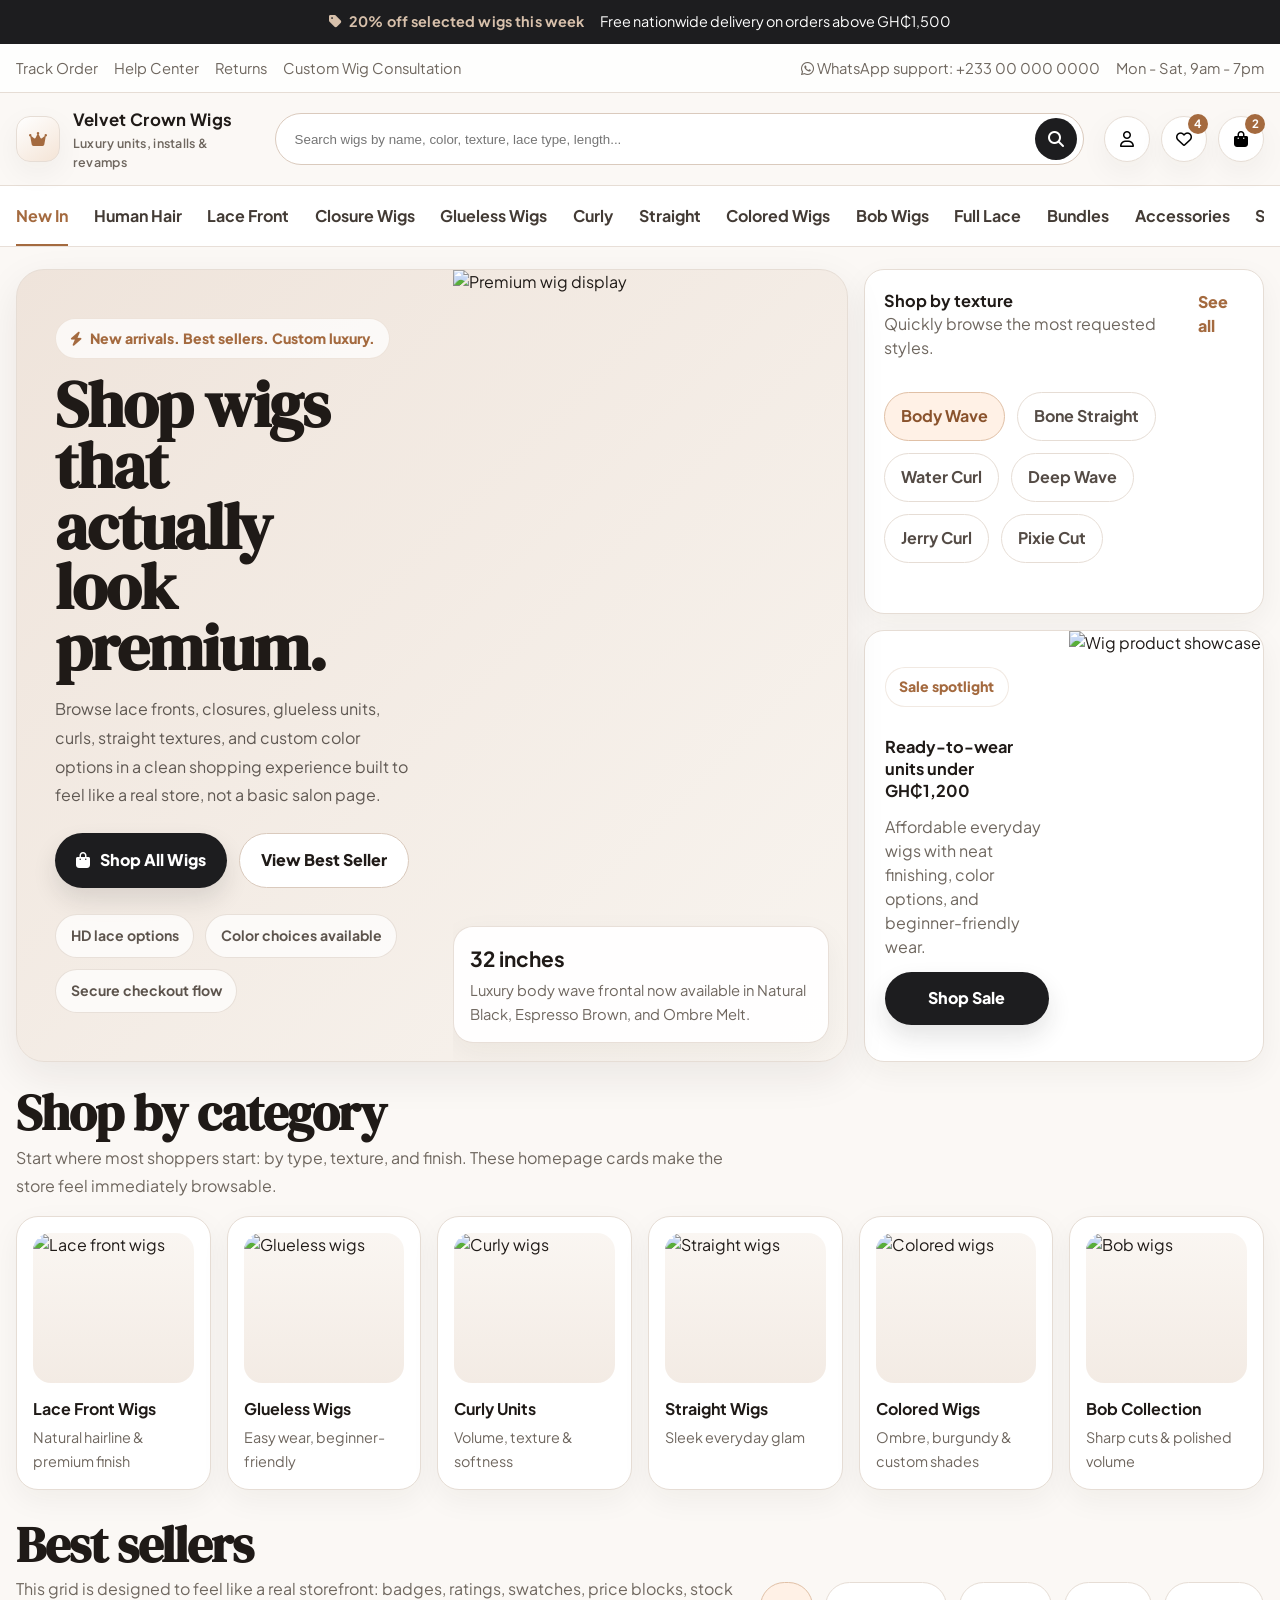
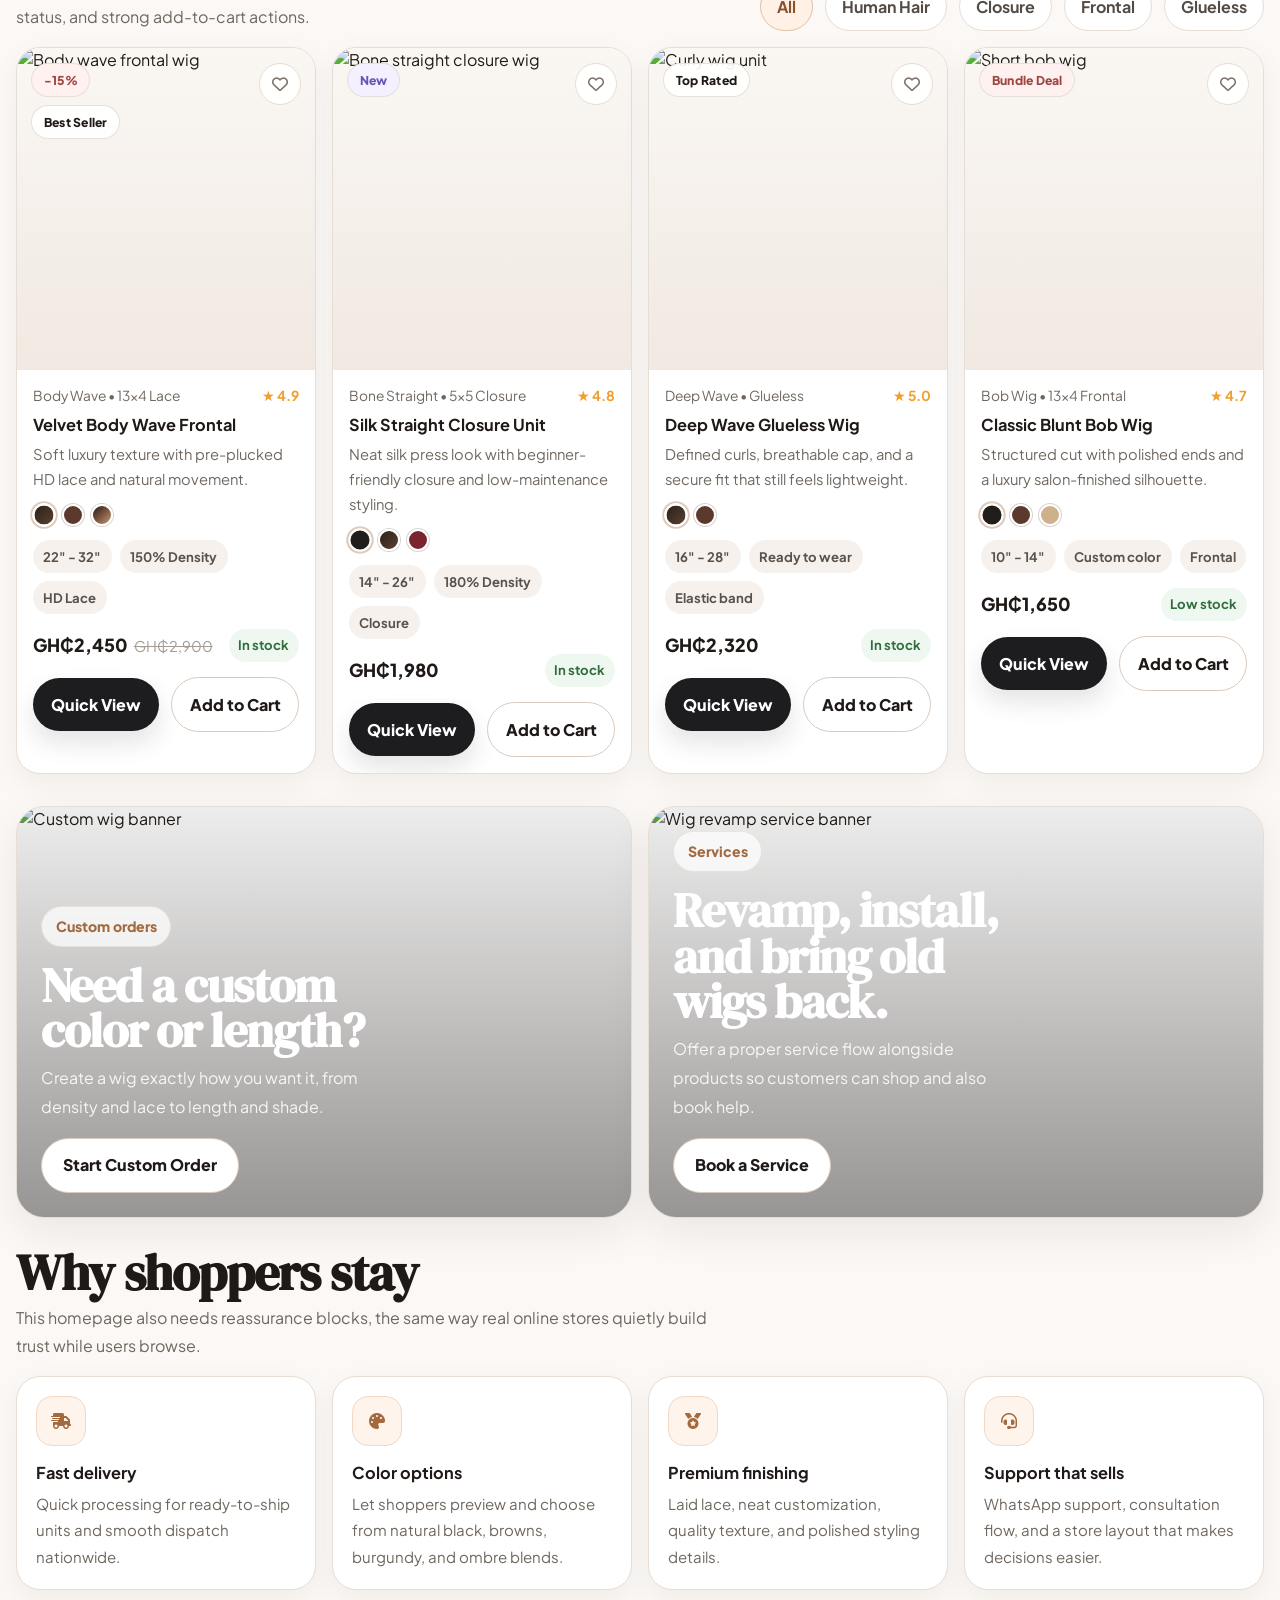
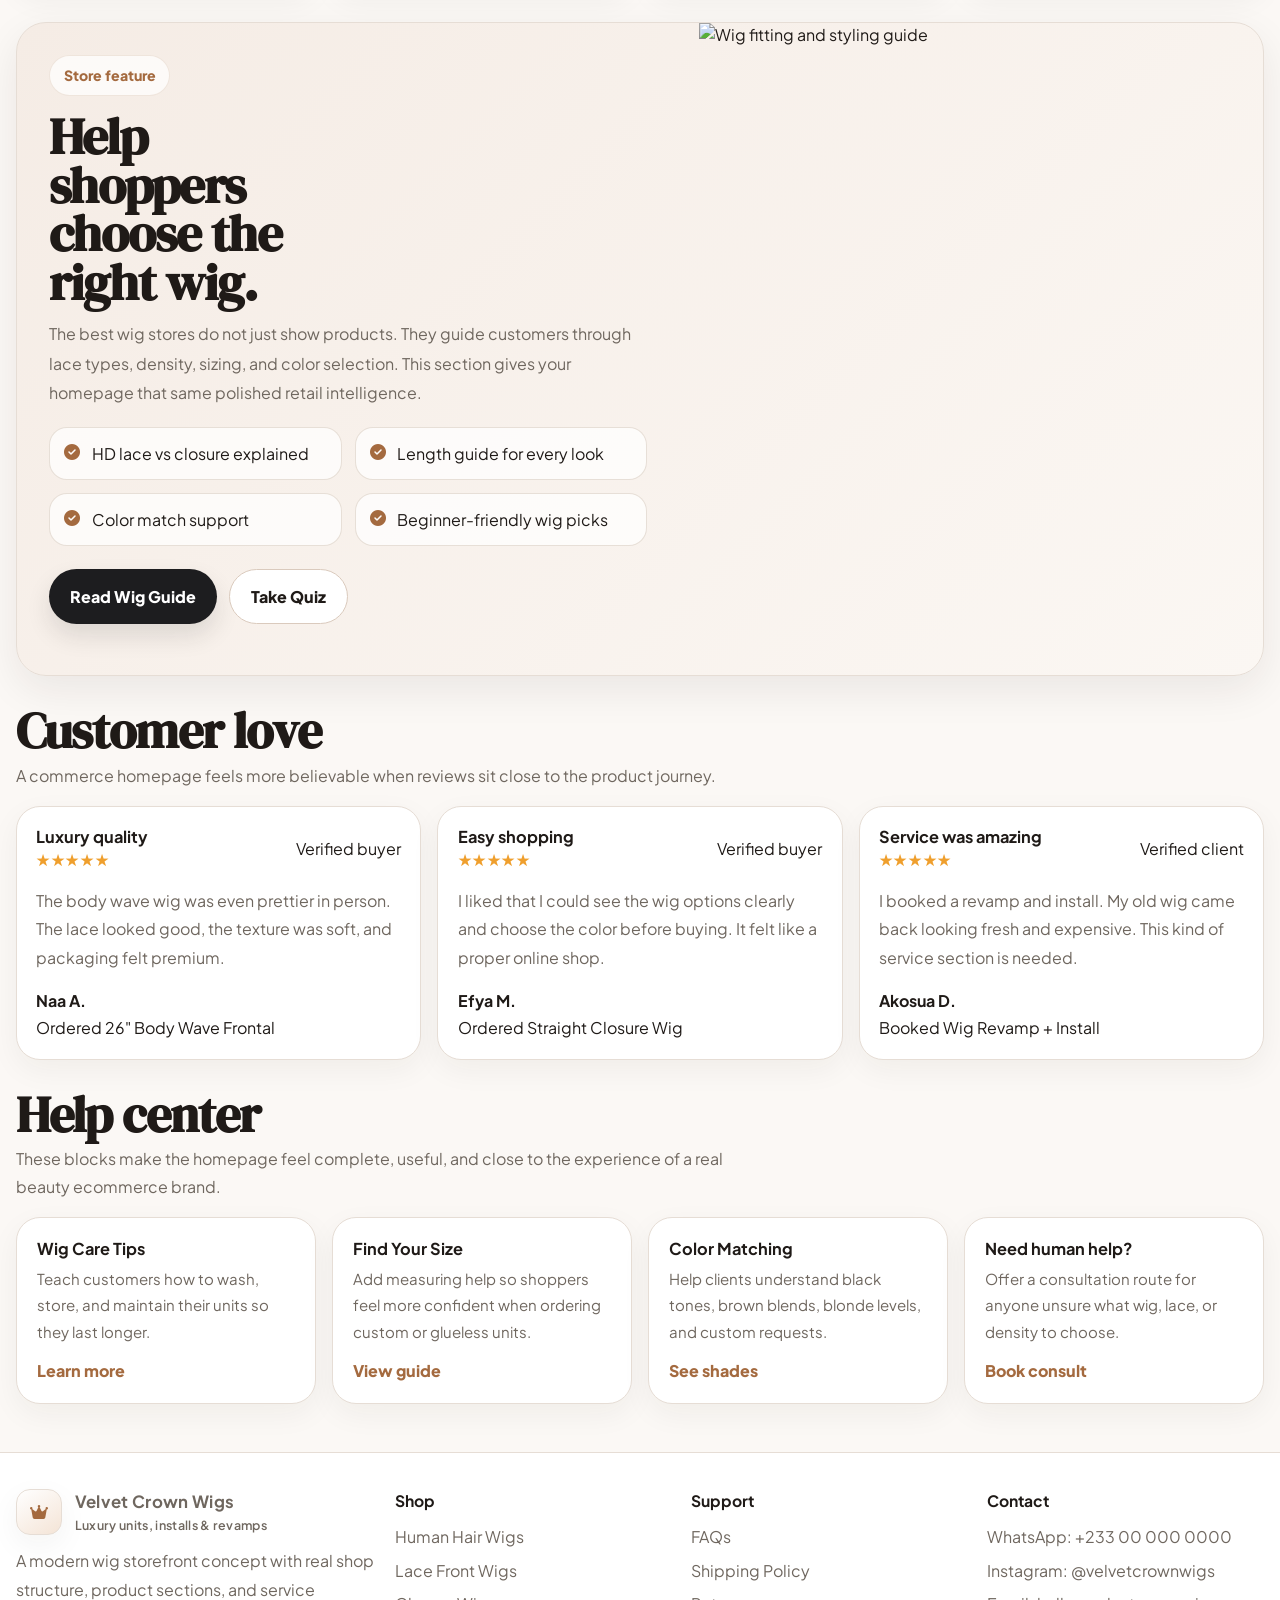
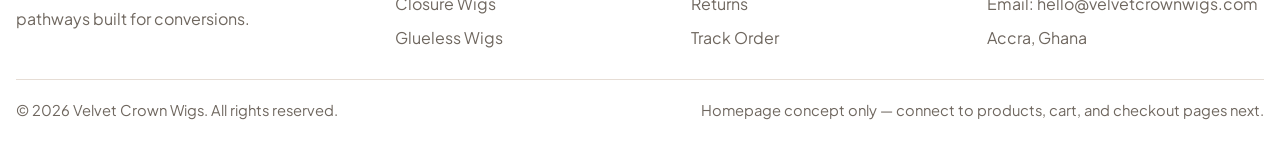
==== index.html @ 0b4b7d1b "Update index.html" ====
<!DOCTYPE html>
<html lang="en">
<head>
  <meta charset="UTF-8" />
  <meta name="viewport" content="width=device-width, initial-scale=1.0" />
  <title>Velvet Crown Wigs | Premium Wigs, Custom Orders & Wig Care</title>
  <meta name="description" content="Shop premium wigs, lace fronts, closures, custom units, wig revamps, installs, and care essentials in a clean ecommerce-style online store." />
  <link rel="preconnect" href="https://fonts.googleapis.com">
  <link rel="preconnect" href="https://fonts.gstatic.com" crossorigin>
  <link href="https://fonts.googleapis.com/css2?family=Plus+Jakarta+Sans:wght@400;500;600;700;800&family=DM+Serif+Display:ital@0;1&display=swap" rel="stylesheet">
  <link rel="stylesheet" href="https://cdnjs.cloudflare.com/ajax/libs/font-awesome/6.5.2/css/all.min.css" crossorigin="anonymous" referrerpolicy="no-referrer" />
 <link rel="stylesheet" href="styles.css" />
  <style>
    :root {
      --bg: #fbf8f5;
      --surface: #ffffff;
      --surface-2: #f6f1ec;
      --surface-3: #f2ebe4;
      --text: #1f1a17;
      --muted: #6f675f;
      --line: #e6ddd5;
      --line-strong: #dacabd;
      --primary: #1d1d1f;
      --accent: #a46a3f;
      --accent-soft: #f1e2d6;
      --success: #eff8f0;
      --success-text: #2f6e3b;
      --danger: #fff1f0;
      --danger-text: #9d4540;
      --shadow: 0 14px 40px rgba(39, 30, 23, 0.08);
      --shadow-soft: 0 10px 30px rgba(39, 30, 23, 0.05);
      --radius: 20px;
      --radius-lg: 28px;
      --max: 1360px;
    }

    * {
      box-sizing: border-box;
      margin: 0;
      padding: 0;
    }

    html {
      scroll-behavior: smooth;
    }

    body {
      font-family: 'Plus Jakarta Sans', sans-serif;
      background: var(--bg);
      color: var(--text);
      line-height: 1.5;
      -webkit-font-smoothing: antialiased;
    }

    img {
      max-width: 100%;
      display: block;
    }

    a {
      text-decoration: none;
      color: inherit;
    }

    button,
    select {
      font: inherit;
    }

    .container {
      width: min(var(--max), calc(100% - 2rem));
      margin: 0 auto;
    }

    .promo-bar {
      background: var(--primary);
      color: #fff;
      font-size: 0.9rem;
    }

    .promo-inner {
      min-height: 44px;
      display: flex;
      align-items: center;
      justify-content: center;
      gap: 1rem;
      text-align: center;
      flex-wrap: wrap;
      padding: 0.5rem 0;
    }

    .promo-pill {
      display: inline-flex;
      align-items: center;
      gap: 0.45rem;
      color: #d7c0ab;
      font-weight: 700;
      letter-spacing: 0.01em;
    }

    .utility-bar {
      border-bottom: 1px solid var(--line);
      background: rgba(255,255,255,0.84);
    }

    .utility-inner {
      min-height: 48px;
      display: flex;
      align-items: center;
      justify-content: space-between;
      gap: 1rem;
      color: var(--muted);
      font-size: 0.92rem;
    }

    .utility-links,
    .utility-meta {
      display: flex;
      align-items: center;
      gap: 1rem;
      flex-wrap: wrap;
    }

    .utility-inner a:hover {
      color: var(--text);
    }

    .header {
      position: sticky;
      top: 0;
      z-index: 50;
      background: rgba(251,248,245,0.92);
      backdrop-filter: blur(18px);
      border-bottom: 1px solid rgba(230,221,213,0.92);
    }

    .header-main {
      display: grid;
      grid-template-columns: 240px 1fr auto;
      align-items: center;
      gap: 1.2rem;
      min-height: 92px;
    }

    .brand {
      display: flex;
      align-items: center;
      gap: 0.8rem;
      font-weight: 800;
      letter-spacing: 0.02em;
    }

    .brand-mark {
      width: 46px;
      height: 46px;
      border-radius: 14px;
      background: linear-gradient(145deg, #fff, #f4e4d6);
      border: 1px solid var(--line);
      display: grid;
      place-items: center;
      color: var(--accent);
      box-shadow: var(--shadow-soft);
    }

    .brand strong {
      display: block;
      font-size: 1.05rem;
    }

    .brand span {
      display: block;
      color: var(--muted);
      font-size: 0.78rem;
      font-weight: 600;
      margin-top: 0.12rem;
    }

    .search {
      position: relative;
    }

    .search input {
      width: 100%;
      height: 52px;
      border-radius: 999px;
      border: 1px solid var(--line-strong);
      background: #fff;
      padding: 0 3.2rem 0 1.15rem;
      outline: none;
      transition: 0.2s ease;
    }

    .search input:focus {
      border-color: #c6aa91;
      box-shadow: 0 0 0 4px rgba(164,106,63,0.08);
    }

    .search button {
      position: absolute;
      right: 0.45rem;
      top: 50%;
      transform: translateY(-50%);
      width: 42px;
      height: 42px;
      border-radius: 50%;
      border: 0;
      background: var(--primary);
      color: #fff;
      cursor: pointer;
    }

    .header-actions {
      display: flex;
      align-items: center;
      gap: 0.7rem;
    }

    .icon-btn {
      width: 46px;
      height: 46px;
      border-radius: 50%;
      display: grid;
      place-items: center;
      border: 1px solid var(--line);
      background: #fff;
      cursor: pointer;
      position: relative;
      box-shadow: var(--shadow-soft);
    }

    .icon-btn .count {
      position: absolute;
      right: -2px;
      top: -3px;
      min-width: 20px;
      height: 20px;
      border-radius: 999px;
      background: var(--accent);
      color: #fff;
      font-size: 0.72rem;
      display: grid;
      place-items: center;
      padding: 0 0.25rem;
      font-weight: 700;
    }

    .mobile-toggle {
      display: none;
    }

    .mega-nav {
      border-top: 1px solid var(--line);
      background: var(--surface);
    }

    .mega-inner {
      display: flex;
      gap: 1.6rem;
      align-items: center;
      min-height: 60px;
      overflow-x: auto;
      scrollbar-width: none;
    }

    .mega-inner::-webkit-scrollbar {
      display: none;
    }

    .mega-link {
      font-weight: 700;
      color: #433b35;
      white-space: nowrap;
      position: relative;
      padding: 0.2rem 0;
    }

    .mega-link:hover,
    .mega-link.active {
      color: var(--accent);
    }

    .mega-link.active::after,
    .mega-link:hover::after {
      content: "";
      position: absolute;
      left: 0;
      right: 0;
      bottom: -0.95rem;
      height: 2px;
      background: var(--accent);
    }

    .hero {
      padding: 1.4rem 0 0;
    }

    .hero-grid {
      display: grid;
      grid-template-columns: 1.35fr 0.65fr;
      gap: 1rem;
      align-items: stretch;
    }

    .hero-main {
      position: relative;
      min-height: 560px;
      border-radius: var(--radius-lg);
      overflow: hidden;
      background: linear-gradient(135deg, #efe4db, #f8f4ef);
      box-shadow: var(--shadow);
      border: 1px solid var(--line);
      display: grid;
      grid-template-columns: 1.05fr 0.95fr;
    }

    .hero-copy {
      padding: 3rem 2.4rem;
      display: flex;
      flex-direction: column;
      justify-content: center;
      position: relative;
      z-index: 1;
    }

    .eyebrow {
      display: inline-flex;
      align-items: center;
      gap: 0.5rem;
      width: fit-content;
      background: rgba(255,255,255,0.72);
      color: var(--accent);
      padding: 0.55rem 0.85rem;
      border-radius: 999px;
      border: 1px solid rgba(164,106,63,0.15);
      font-size: 0.88rem;
      font-weight: 800;
      margin-bottom: 1rem;
    }

    .hero-copy h1,
    .section-title h2,
    .split-banner h2,
    .editorial h2 {
      font-family: 'DM Serif Display', serif;
      letter-spacing: -0.02em;
      line-height: 0.95;
    }

    .hero-copy h1 {
      font-size: clamp(2.8rem, 5vw, 4.9rem);
      margin-bottom: 1rem;
      max-width: 9ch;
    }

    .hero-copy p {
      max-width: 48ch;
      color: #5f5852;
      line-height: 1.8;
      font-size: 1rem;
      margin-bottom: 1.4rem;
    }

    .hero-actions {
      display: flex;
      flex-wrap: wrap;
      gap: 0.8rem;
      margin-bottom: 1.2rem;
    }

    .btn {
      border: 0;
      cursor: pointer;
      display: inline-flex;
      align-items: center;
      justify-content: center;
      gap: 0.6rem;
      padding: 0.92rem 1.3rem;
      border-radius: 999px;
      font-weight: 800;
      transition: transform 0.2s ease, box-shadow 0.2s ease, background 0.2s ease;
      white-space: nowrap;
    }

    .btn:hover {
      transform: translateY(-1px);
    }

    .btn-dark {
      background: var(--primary);
      color: #fff;
      box-shadow: 0 12px 24px rgba(29, 29, 31, 0.12);
    }

    .btn-light {
      background: #fff;
      color: var(--text);
      border: 1px solid var(--line-strong);
    }

    .hero-trust {
      display: flex;
      flex-wrap: wrap;
      gap: 0.7rem;
      margin-top: 0.4rem;
    }

    .trust-item {
      background: rgba(255,255,255,0.72);
      border: 1px solid rgba(230,221,213,0.9);
      border-radius: 999px;
      padding: 0.65rem 0.9rem;
      font-size: 0.88rem;
      font-weight: 700;
      color: #5d544d;
    }

    .hero-image-wrap {
      position: relative;
      overflow: hidden;
    }

    .hero-image-wrap img {
      width: 100%;
      height: 100%;
      object-fit: cover;
      object-position: center;
    }

    .hero-badge {
      position: absolute;
      right: 1.1rem;
      bottom: 1.1rem;
      background: rgba(255,255,255,0.92);
      border: 1px solid rgba(230,221,213,0.92);
      border-radius: 20px;
      padding: 1rem;
      min-width: 215px;
      box-shadow: var(--shadow-soft);
    }

    .hero-badge strong {
      display: block;
      font-size: 1.3rem;
      margin-bottom: 0.25rem;
    }

    .hero-badge span {
      color: var(--muted);
      font-size: 0.92rem;
      line-height: 1.5;
    }

    .hero-side {
      display: grid;
      gap: 1rem;
    }

    .mini-panel,
    .mini-sale {
      background: var(--surface);
      border: 1px solid var(--line);
      border-radius: var(--radius);
      box-shadow: var(--shadow-soft);
      overflow: hidden;
    }

    .mini-panel {
      padding: 1.2rem;
      display: grid;
      gap: 1rem;
      align-content: start;
    }

    .mini-panel .top {
      display: flex;
      justify-content: space-between;
      gap: 1rem;
      align-items: start;
    }

    .mini-panel h3,
    .mini-sale h3,
    .product-card h3,
    .service-card h3,
    .review-card h3,
    .help-card h3 {
      font-size: 1.02rem;
      line-height: 1.35;
    }

    .mini-panel p,
    .mini-sale p,
    .section-title p,
    .product-card p,
    .service-card p,
    .editorial p,
    .help-card p,
    .review-card p,
    .footer p,
    .footer a {
      color: var(--muted);
    }

    .mini-sale {
      display: grid;
      grid-template-columns: 1fr 0.95fr;
      min-height: 270px;
    }

    .mini-sale .content {
      padding: 1.25rem;
      display: flex;
      flex-direction: column;
      justify-content: center;
      gap: 0.8rem;
    }

    .mini-sale img {
      width: 100%;
      height: 100%;
      object-fit: cover;
    }

    .quick-categories {
      padding: 1.8rem 0 0;
    }

    .section-title {
      display: flex;
      justify-content: space-between;
      gap: 1rem;
      align-items: end;
      margin-bottom: 1rem;
    }

    .section-title h2 {
      font-size: clamp(2rem, 4vw, 3.1rem);
      margin-bottom: 0.4rem;
    }

    .section-title p {
      max-width: 60ch;
      line-height: 1.75;
    }

    .cat-row {
      display: grid;
      grid-template-columns: repeat(6, minmax(0, 1fr));
      gap: 1rem;
    }

    .cat-card {
      background: var(--surface);
      border: 1px solid var(--line);
      border-radius: 22px;
      padding: 1rem;
      box-shadow: var(--shadow-soft);
      transition: transform 0.2s ease, border-color 0.2s ease;
    }

    .cat-card:hover {
      transform: translateY(-3px);
      border-color: #cfb49a;
    }

    .cat-thumb {
      height: 150px;
      background: linear-gradient(180deg, #faf6f2, #f3ebe4);
      border-radius: 18px;
      overflow: hidden;
      display: flex;
      align-items: center;
      justify-content: center;
      margin-bottom: 0.9rem;
    }

    .cat-thumb img {
      width: 100%;
      height: 100%;
      object-fit: cover;
    }

    .cat-card strong {
      display: block;
      margin-bottom: 0.22rem;
    }

    .cat-card span {
      color: var(--muted);
      font-size: 0.9rem;
    }

    .featured {
      padding: 2rem 0 0;
    }

    .toolbar {
      display: flex;
      flex-wrap: wrap;
      gap: 0.75rem;
      align-items: center;
      margin-top: 1rem;
    }

    .chip {
      padding: 0.72rem 1rem;
      border-radius: 999px;
      background: var(--surface);
      border: 1px solid var(--line);
      color: #544b45;
      cursor: pointer;
      font-weight: 700;
    }

    .chip.active,
    .chip:hover {
      background: #fff1e6;
      border-color: #e0c0a6;
      color: #8a532d;
    }

    .products-grid {
      display: grid;
      grid-template-columns: repeat(4, minmax(0, 1fr));
      gap: 1rem;
      margin-top: 1rem;
    }

    .product-card {
      background: var(--surface);
      border: 1px solid var(--line);
      border-radius: 24px;
      overflow: hidden;
      box-shadow: var(--shadow-soft);
      transition: transform 0.2s ease, box-shadow 0.2s ease, border-color 0.2s ease;
      position: relative;
    }

    .product-card:hover {
      transform: translateY(-4px);
      border-color: #cfb49a;
      box-shadow: var(--shadow);
    }

    .product-badges {
      position: absolute;
      left: 0.9rem;
      top: 0.9rem;
      z-index: 2;
      display: flex;
      flex-direction: column;
      gap: 0.45rem;
    }

    .badge {
      width: fit-content;
      padding: 0.45rem 0.72rem;
      border-radius: 999px;
      font-size: 0.76rem;
      font-weight: 800;
      letter-spacing: 0.02em;
      background: rgba(255,255,255,0.92);
      border: 1px solid rgba(230,221,213,0.9);
    }

    .badge.sale {
      background: var(--danger);
      color: var(--danger-text);
    }

    .badge.new {
      background: #f4f0ff;
      color: #6a54b4;
    }

    .product-media {
      position: relative;
      background: linear-gradient(180deg, #faf7f3, #f1e9e2);
      aspect-ratio: 1 / 1.08;
      overflow: hidden;
    }

    .product-media img {
      width: 100%;
      height: 100%;
      object-fit: cover;
      transition: transform 0.3s ease;
    }

    .product-card:hover .product-media img {
      transform: scale(1.03);
    }

    .wishlist-btn {
      position: absolute;
      right: 0.9rem;
      top: 0.9rem;
      z-index: 2;
      width: 42px;
      height: 42px;
      border-radius: 50%;
      border: 1px solid var(--line);
      background: rgba(255,255,255,0.96);
      display: grid;
      place-items: center;
      cursor: pointer;
      color: #7a6e66;
    }

    .product-info {
      padding: 1rem;
    }

    .meta-row,
    .price-row,
    .product-cta {
      display: flex;
      align-items: center;
      justify-content: space-between;
      gap: 0.75rem;
    }

    .meta-row {
      margin-bottom: 0.45rem;
      font-size: 0.86rem;
      color: var(--muted);
    }

    .meta-row .stars {
      color: #ef9f2d;
      font-weight: 700;
    }

    .product-info h3 {
      margin-bottom: 0.35rem;
    }

    .product-info p {
      font-size: 0.92rem;
      line-height: 1.7;
      margin-bottom: 0.8rem;
      min-height: 44px;
    }

    .swatches {
      display: flex;
      flex-wrap: wrap;
      gap: 0.45rem;
      margin-bottom: 0.85rem;
    }

    .swatch {
      width: 22px;
      height: 22px;
      border-radius: 50%;
      border: 2px solid #fff;
      box-shadow: 0 0 0 1px rgba(111,103,95,0.28);
      cursor: pointer;
      transition: transform 0.15s ease, box-shadow 0.15s ease;
    }

    .swatch:hover,
    .swatch.active {
      transform: scale(1.06);
      box-shadow: 0 0 0 2px rgba(164,106,63,0.35);
    }

    .swatch-jet { background: #211d1b; }
    .swatch-natural { background: linear-gradient(135deg, #2b2018, #5a4131); }
    .swatch-brown { background: #5b3a2d; }
    .swatch-ombre { background: linear-gradient(135deg, #241b19, #7a543e, #c29b74); }
    .swatch-blonde { background: #ceb08b; }
    .swatch-burgundy { background: #7a2331; }

    .variant-bar {
      display: flex;
      gap: 0.5rem;
      margin-bottom: 0.9rem;
      flex-wrap: wrap;
    }

    .variant-pill {
      border-radius: 999px;
      padding: 0.42rem 0.65rem;
      background: var(--surface-2);
      color: #5a514a;
      font-size: 0.82rem;
      font-weight: 700;
    }

    .price-row {
      margin-bottom: 0.95rem;
    }

    .price-main {
      font-weight: 800;
      font-size: 1.12rem;
    }

    .price-old {
      color: #a49b93;
      text-decoration: line-through;
      font-size: 0.92rem;
      margin-left: 0.35rem;
    }

    .stock {
      font-size: 0.82rem;
      font-weight: 700;
      color: var(--success-text);
      background: var(--success);
      border-radius: 999px;
      padding: 0.42rem 0.6rem;
    }

    .product-cta .btn {
      flex: 1;
      padding-inline: 0.9rem;
    }

    .btn-ghost {
      background: #fff;
      border: 1px solid var(--line-strong);
      color: var(--text);
    }

    .split-banner {
      padding: 2rem 0 0;
    }

    .split-grid {
      display: grid;
      grid-template-columns: 1fr 1fr;
      gap: 1rem;
    }

    .split-banner .card {
      min-height: 380px;
      border-radius: 28px;
      overflow: hidden;
      border: 1px solid var(--line);
      box-shadow: var(--shadow);
      display: grid;
      align-items: end;
      position: relative;
      background: var(--surface);
    }

    .split-banner .card img {
      position: absolute;
      inset: 0;
      width: 100%;
      height: 100%;
      object-fit: cover;
    }

    .split-banner .overlay {
      position: absolute;
      inset: 0;
      background: linear-gradient(180deg, rgba(26,21,18,0.08), rgba(26,21,18,0.45));
    }

    .split-banner .content {
      position: relative;
      z-index: 1;
      padding: 1.5rem;
      color: #fff;
      max-width: 24rem;
    }

    .split-banner h2 {
      font-size: clamp(2rem, 4vw, 3rem);
      margin-bottom: 0.65rem;
    }

    .split-banner p {
      color: rgba(255,255,255,0.88);
      margin-bottom: 1rem;
      line-height: 1.8;
    }

    .shop-benefits {
      padding: 2rem 0 0;
    }

    .benefits-grid {
      display: grid;
      grid-template-columns: repeat(4, minmax(0, 1fr));
      gap: 1rem;
    }

    .service-card {
      background: var(--surface);
      border: 1px solid var(--line);
      border-radius: 24px;
      padding: 1.2rem;
      box-shadow: var(--shadow-soft);
    }

    .service-icon {
      width: 50px;
      height: 50px;
      border-radius: 16px;
      display: grid;
      place-items: center;
      background: #fff4eb;
      color: var(--accent);
      margin-bottom: 1rem;
      border: 1px solid #f0d9c7;
    }

    .service-card p {
      line-height: 1.75;
      font-size: 0.94rem;
      margin-top: 0.45rem;
    }

    .editorial {
      padding: 2rem 0 0;
    }

    .editorial-box {
      display: grid;
      grid-template-columns: 1.08fr 0.92fr;
      gap: 1.2rem;
      background: linear-gradient(135deg, #f5ece5, #fbf7f3);
      border: 1px solid var(--line);
      border-radius: 30px;
      overflow: hidden;
      box-shadow: var(--shadow);
    }

    .editorial-copy {
      padding: 2rem;
      display: flex;
      flex-direction: column;
      justify-content: center;
    }

    .editorial h2 {
      font-size: clamp(2.2rem, 4vw, 3.4rem);
      margin-bottom: 0.8rem;
      max-width: 10ch;
    }

    .editorial p {
      line-height: 1.85;
      max-width: 58ch;
      margin-bottom: 1.2rem;
    }

    .check-list {
      display: grid;
      grid-template-columns: repeat(2, minmax(0, 1fr));
      gap: 0.8rem;
      margin-bottom: 1.4rem;
    }

    .check-item {
      display: flex;
      gap: 0.7rem;
      align-items: start;
      background: rgba(255,255,255,0.72);
      border: 1px solid rgba(230,221,213,0.94);
      border-radius: 18px;
      padding: 0.85rem 0.9rem;
    }

    .check-item i {
      color: var(--accent);
      margin-top: 0.15rem;
    }

    .editorial-media {
      min-height: 420px;
    }

    .editorial-media img {
      width: 100%;
      height: 100%;
      object-fit: cover;
    }

    .reviews {
      padding: 2rem 0 0;
    }

    .reviews-grid {
      display: grid;
      grid-template-columns: repeat(3, minmax(0, 1fr));
      gap: 1rem;
    }

    .review-card {
      background: var(--surface);
      border: 1px solid var(--line);
      border-radius: 24px;
      padding: 1.2rem;
      box-shadow: var(--shadow-soft);
    }

    .review-meta {
      display: flex;
      justify-content: space-between;
      align-items: center;
      gap: 0.75rem;
      margin-bottom: 0.9rem;
    }

    .review-stars {
      color: #ef9f2d;
      letter-spacing: 0.04em;
    }

    .review-card p {
      line-height: 1.8;
      margin-bottom: 1rem;
    }

    .review-card strong {
      display: block;
      margin-bottom: 0.18rem;
    }

    .help-center {
      padding: 2rem 0 3rem;
    }

    .help-grid {
      display: grid;
      grid-template-columns: repeat(4, minmax(0, 1fr));
      gap: 1rem;
    }

    .help-card {
      background: var(--surface);
      border: 1px solid var(--line);
      border-radius: 24px;
      padding: 1.25rem;
      box-shadow: var(--shadow-soft);
    }

    .help-card h3 {
      margin-bottom: 0.35rem;
    }

    .help-card p {
      line-height: 1.75;
      font-size: 0.94rem;
      margin-bottom: 0.9rem;
    }

    .help-link {
      color: var(--accent);
      font-weight: 800;
    }

    .footer {
      background: #fff;
      border-top: 1px solid var(--line);
      padding: 2.2rem 0;
    }

    .footer-grid {
      display: grid;
      grid-template-columns: 1.3fr 1fr 1fr 1fr;
      gap: 1.2rem;
    }

    .footer-brand p {
      max-width: 34ch;
      line-height: 1.8;
      margin-top: 0.8rem;
    }

    .footer h4 {
      margin-bottom: 0.8rem;
      font-size: 0.98rem;
    }

    .footer ul {
      list-style: none;
      display: grid;
      gap: 0.6rem;
    }

    .footer a:hover {
      color: var(--text);
    }

    .copyright {
      margin-top: 1.8rem;
      padding-top: 1.2rem;
      border-top: 1px solid var(--line);
      display: flex;
      justify-content: space-between;
      gap: 1rem;
      flex-wrap: wrap;
      color: var(--muted);
      font-size: 0.92rem;
    }

    @media (max-width: 1200px) {
      .products-grid,
      .cat-row,
      .benefits-grid,
      .help-grid {
        grid-template-columns: repeat(2, minmax(0, 1fr));
      }

      .hero-grid,
      .editorial-box,
      .split-grid,
      .reviews-grid,
      .footer-grid {
        grid-template-columns: 1fr;
      }

      .header-main {
        grid-template-columns: 220px 1fr auto;
      }
    }

    @media (max-width: 860px) {
      .utility-bar {
        display: none;
      }

      .header-main {
        grid-template-columns: 1fr auto auto;
        min-height: 82px;
      }

      .search {
        grid-column: 1 / -1;
        order: 4;
        padding-bottom: 1rem;
      }

      .mobile-toggle {
        display: grid;
      }

      .hero-main {
        grid-template-columns: 1fr;
      }

      .hero-image-wrap {
        min-height: 320px;
      }

      .check-list,
      .benefits-grid,
      .help-grid,
      .cat-row,
      .products-grid,
      .reviews-grid {
        grid-template-columns: 1fr;
      }

      .mini-sale {
        grid-template-columns: 1fr;
      }

      .footer-grid {
        grid-template-columns: 1fr 1fr;
      }
    }

    @media (max-width: 560px) {
      .container {
        width: min(var(--max), calc(100% - 1rem));
      }

      .hero-copy {
        padding: 1.4rem;
      }

      .section-title {
        flex-direction: column;
        align-items: start;
      }

      .footer-grid {
        grid-template-columns: 1fr;
      }

      .hero-copy h1 {
        max-width: 100%;
      }
    }
  </style>
</head>
<body>
  <div class="promo-bar">
    <div class="container promo-inner">
      <span class="promo-pill"><i class="fa-solid fa-tag"></i> 20% off selected wigs this week</span>
      <span>Free nationwide delivery on orders above GH₵1,500</span>
    </div>
  </div>

  <div class="utility-bar">
    <div class="container utility-inner">
      <div class="utility-links">
        <a href="#">Track Order</a>
        <a href="#">Help Center</a>
        <a href="#">Returns</a>
        <a href="#">Custom Wig Consultation</a>
      </div>
      <div class="utility-meta">
        <span><i class="fa-brands fa-whatsapp"></i> WhatsApp support: +233 00 000 0000</span>
        <span>Mon - Sat, 9am - 7pm</span>
      </div>
    </div>
  </div>

  <header class="header">
    <div class="container header-main">
      <a href="index.html" class="brand">
        <div class="brand-mark"><i class="fa-solid fa-crown"></i></div>
        <div>
          <strong>Velvet Crown Wigs</strong>
          <span>Luxury units, installs & revamps</span>
        </div>
      </a>

      <form class="search">
        <input type="search" placeholder="Search wigs by name, color, texture, lace type, length..." aria-label="Search products" />
        <button type="submit" aria-label="Search"><i class="fa-solid fa-magnifying-glass"></i></button>
      </form>

      <div class="header-actions">
        <button class="icon-btn mobile-toggle" aria-label="Open menu"><i class="fa-solid fa-bars"></i></button>
        <button class="icon-btn" aria-label="Account"><i class="fa-regular fa-user"></i></button>
        <button class="icon-btn" aria-label="Wishlist"><i class="fa-regular fa-heart"></i><span class="count">4</span></button>
        <button class="icon-btn" aria-label="Cart"><i class="fa-solid fa-bag-shopping"></i><span class="count">2</span></button>
      </div>
    </div>

    <nav class="mega-nav">
      <div class="container mega-inner">
        <a class="mega-link active" href="#">New In</a>
        <a class="mega-link" href="#">Human Hair</a>
        <a class="mega-link" href="#">Lace Front</a>
        <a class="mega-link" href="#">Closure Wigs</a>
        <a class="mega-link" href="#">Glueless Wigs</a>
        <a class="mega-link" href="#">Curly</a>
        <a class="mega-link" href="#">Straight</a>
        <a class="mega-link" href="#">Colored Wigs</a>
        <a class="mega-link" href="#">Bob Wigs</a>
        <a class="mega-link" href="#">Full Lace</a>
        <a class="mega-link" href="#">Bundles</a>
        <a class="mega-link" href="#">Accessories</a>
        <a class="mega-link" href="#">Services</a>
      </div>
    </nav>
  </header>

  <main>
    <section class="hero">
      <div class="container hero-grid">
        <div class="hero-main">
          <div class="hero-copy">
            <div class="eyebrow"><i class="fa-solid fa-bolt"></i> New arrivals. Best sellers. Custom luxury.</div>
            <h1>Shop wigs that actually look premium.</h1>
            <p>
              Browse lace fronts, closures, glueless units, curls, straight textures, and custom color options in a clean shopping experience built to feel like a real store, not a basic salon page.
            </p>
            <div class="hero-actions">
              <a href="products.html" class="btn btn-dark"><i class="fa-solid fa-bag-shopping"></i> Shop All Wigs</a>
              <a href="product.html" class="btn btn-light">View Best Seller</a>
            </div>
            <div class="hero-trust">
              <span class="trust-item">HD lace options</span>
              <span class="trust-item">Color choices available</span>
              <span class="trust-item">Secure checkout flow</span>
            </div>
          </div>
          <div class="hero-image-wrap">
            <img src="https://images.unsplash.com/photo-1521572267360-ee0c2909d518?auto=format&fit=crop&w=1200&q=80" alt="Premium wig display" />
            <div class="hero-badge">
              <strong>32 inches</strong>
              <span>Luxury body wave frontal now available in Natural Black, Espresso Brown, and Ombre Melt.</span>
            </div>
          </div>
        </div>

        <div class="hero-side">
          <div class="mini-panel">
            <div class="top">
              <div>
                <h3>Shop by texture</h3>
                <p>Quickly browse the most requested styles.</p>
              </div>
              <a href="#" class="help-link">See all</a>
            </div>
            <div class="toolbar">
              <span class="chip active">Body Wave</span>
              <span class="chip">Bone Straight</span>
              <span class="chip">Water Curl</span>
              <span class="chip">Deep Wave</span>
              <span class="chip">Jerry Curl</span>
              <span class="chip">Pixie Cut</span>
            </div>
          </div>

          <div class="mini-sale">
            <div class="content">
              <div class="eyebrow">Sale spotlight</div>
              <h3>Ready-to-wear units under GH₵1,200</h3>
              <p>Affordable everyday wigs with neat finishing, color options, and beginner-friendly wear.</p>
              <a href="#" class="btn btn-dark">Shop Sale</a>
            </div>
            <img src="https://images.unsplash.com/photo-1512436991641-6745cdb1723f?auto=format&fit=crop&w=900&q=80" alt="Wig product showcase" />
          </div>
        </div>
      </div>
    </section>

    <section class="quick-categories">
      <div class="container">
        <div class="section-title">
          <div>
            <h2>Shop by category</h2>
            <p>Start where most shoppers start: by type, texture, and finish. These homepage cards make the store feel immediately browsable.</p>
          </div>
        </div>

        <div class="cat-row">
          <a href="#" class="cat-card">
            <div class="cat-thumb"><img src="https://images.unsplash.com/photo-1529139574466-a303027c1d8b?auto=format&fit=crop&w=900&q=80" alt="Lace front wigs" /></div>
            <strong>Lace Front Wigs</strong>
            <span>Natural hairline & premium finish</span>
          </a>
          <a href="#" class="cat-card">
            <div class="cat-thumb"><img src="https://images.unsplash.com/photo-1524504388940-b1c1722653e1?auto=format&fit=crop&w=900&q=80" alt="Glueless wigs" /></div>
            <strong>Glueless Wigs</strong>
            <span>Easy wear, beginner-friendly</span>
          </a>
          <a href="#" class="cat-card">
            <div class="cat-thumb"><img src="https://images.unsplash.com/photo-1496747611176-843222e1e57c?auto=format&fit=crop&w=900&q=80" alt="Curly wigs" /></div>
            <strong>Curly Units</strong>
            <span>Volume, texture & softness</span>
          </a>
          <a href="#" class="cat-card">
            <div class="cat-thumb"><img src="https://images.unsplash.com/photo-1506863530036-1efeddceb993?auto=format&fit=crop&w=900&q=80" alt="Straight wigs" /></div>
            <strong>Straight Wigs</strong>
            <span>Sleek everyday glam</span>
          </a>
          <a href="#" class="cat-card">
            <div class="cat-thumb"><img src="https://images.unsplash.com/photo-1487412947147-5cebf100ffc2?auto=format&fit=crop&w=900&q=80" alt="Colored wigs" /></div>
            <strong>Colored Wigs</strong>
            <span>Ombre, burgundy & custom shades</span>
          </a>
          <a href="#" class="cat-card">
            <div class="cat-thumb"><img src="https://images.unsplash.com/photo-1515886657613-9f3515b0c78f?auto=format&fit=crop&w=900&q=80" alt="Bob wigs" /></div>
            <strong>Bob Collection</strong>
            <span>Sharp cuts & polished volume</span>
          </a>
        </div>
      </div>
    </section>

    <section class="featured">
      <div class="container">
        <div class="section-title">
          <div>
            <h2>Best sellers</h2>
            <p>This grid is designed to feel like a real storefront: badges, ratings, swatches, price blocks, stock status, and strong add-to-cart actions.</p>
          </div>
          <div class="toolbar">
            <button class="chip active">All</button>
            <button class="chip">Human Hair</button>
            <button class="chip">Closure</button>
            <button class="chip">Frontal</button>
            <button class="chip">Glueless</button>
          </div>
        </div>

        <div class="products-grid">
          <article class="product-card">
            <div class="product-badges">
              <span class="badge sale">-15%</span>
              <span class="badge">Best Seller</span>
            </div>
            <button class="wishlist-btn" aria-label="Add to wishlist"><i class="fa-regular fa-heart"></i></button>
            <div class="product-media">
              <img src="https://images.unsplash.com/photo-1521572267360-ee0c2909d518?auto=format&fit=crop&w=900&q=80" alt="Body wave frontal wig" />
            </div>
            <div class="product-info">
              <div class="meta-row">
                <span>Body Wave • 13x4 Lace</span>
                <span class="stars">★ 4.9</span>
              </div>
              <h3>Velvet Body Wave Frontal</h3>
              <p>Soft luxury texture with pre-plucked HD lace and natural movement.</p>
              <div class="swatches">
                <button class="swatch swatch-natural active" aria-label="Natural Black"></button>
                <button class="swatch swatch-brown" aria-label="Espresso Brown"></button>
                <button class="swatch swatch-ombre" aria-label="Ombre Melt"></button>
              </div>
              <div class="variant-bar">
                <span class="variant-pill">22&quot; - 32&quot;</span>
                <span class="variant-pill">150% Density</span>
                <span class="variant-pill">HD Lace</span>
              </div>
              <div class="price-row">
                <div><span class="price-main">GH₵2,450</span><span class="price-old">GH₵2,900</span></div>
                <span class="stock">In stock</span>
              </div>
              <div class="product-cta">
                <a class="btn btn-dark" href="product.html">Quick View</a>
                <button class="btn btn-ghost">Add to Cart</button>
              </div>
            </div>
          </article>

          <article class="product-card">
            <div class="product-badges">
              <span class="badge new">New</span>
            </div>
            <button class="wishlist-btn" aria-label="Add to wishlist"><i class="fa-regular fa-heart"></i></button>
            <div class="product-media">
              <img src="https://images.unsplash.com/photo-1512436991641-6745cdb1723f?auto=format&fit=crop&w=900&q=80" alt="Bone straight closure wig" />
            </div>
            <div class="product-info">
              <div class="meta-row">
                <span>Bone Straight • 5x5 Closure</span>
                <span class="stars">★ 4.8</span>
              </div>
              <h3>Silk Straight Closure Unit</h3>
              <p>Neat silk press look with beginner-friendly closure and low-maintenance styling.</p>
              <div class="swatches">
                <button class="swatch swatch-jet active" aria-label="Jet Black"></button>
                <button class="swatch swatch-natural" aria-label="Natural Black"></button>
                <button class="swatch swatch-burgundy" aria-label="Burgundy"></button>
              </div>
              <div class="variant-bar">
                <span class="variant-pill">14&quot; - 26&quot;</span>
                <span class="variant-pill">180% Density</span>
                <span class="variant-pill">Closure</span>
              </div>
              <div class="price-row">
                <div><span class="price-main">GH₵1,980</span></div>
                <span class="stock">In stock</span>
              </div>
              <div class="product-cta">
                <a class="btn btn-dark" href="product.html">Quick View</a>
                <button class="btn btn-ghost">Add to Cart</button>
              </div>
            </div>
          </article>

          <article class="product-card">
            <div class="product-badges">
              <span class="badge">Top Rated</span>
            </div>
            <button class="wishlist-btn" aria-label="Add to wishlist"><i class="fa-regular fa-heart"></i></button>
            <div class="product-media">
              <img src="https://images.unsplash.com/photo-1496747611176-843222e1e57c?auto=format&fit=crop&w=900&q=80" alt="Curly wig unit" />
            </div>
            <div class="product-info">
              <div class="meta-row">
                <span>Deep Wave • Glueless</span>
                <span class="stars">★ 5.0</span>
              </div>
              <h3>Deep Wave Glueless Wig</h3>
              <p>Defined curls, breathable cap, and a secure fit that still feels lightweight.</p>
              <div class="swatches">
                <button class="swatch swatch-natural active" aria-label="Natural Black"></button>
                <button class="swatch swatch-brown" aria-label="Chocolate Brown"></button>
              </div>
              <div class="variant-bar">
                <span class="variant-pill">16&quot; - 28&quot;</span>
                <span class="variant-pill">Ready to wear</span>
                <span class="variant-pill">Elastic band</span>
              </div>
              <div class="price-row">
                <div><span class="price-main">GH₵2,320</span></div>
                <span class="stock">In stock</span>
              </div>
              <div class="product-cta">
                <a class="btn btn-dark" href="product.html">Quick View</a>
                <button class="btn btn-ghost">Add to Cart</button>
              </div>
            </div>
          </article>

          <article class="product-card">
            <div class="product-badges">
              <span class="badge sale">Bundle Deal</span>
            </div>
            <button class="wishlist-btn" aria-label="Add to wishlist"><i class="fa-regular fa-heart"></i></button>
            <div class="product-media">
              <img src="https://images.unsplash.com/photo-1515886657613-9f3515b0c78f?auto=format&fit=crop&w=900&q=80" alt="Short bob wig" />
            </div>
            <div class="product-info">
              <div class="meta-row">
                <span>Bob Wig • 13x4 Frontal</span>
                <span class="stars">★ 4.7</span>
              </div>
              <h3>Classic Blunt Bob Wig</h3>
              <p>Structured cut with polished ends and a luxury salon-finished silhouette.</p>
              <div class="swatches">
                <button class="swatch swatch-jet active" aria-label="Jet Black"></button>
                <button class="swatch swatch-brown" aria-label="Brown"></button>
                <button class="swatch swatch-blonde" aria-label="Honey Blonde"></button>
              </div>
              <div class="variant-bar">
                <span class="variant-pill">10&quot; - 14&quot;</span>
                <span class="variant-pill">Custom color</span>
                <span class="variant-pill">Frontal</span>
              </div>
              <div class="price-row">
                <div><span class="price-main">GH₵1,650</span></div>
                <span class="stock">Low stock</span>
              </div>
              <div class="product-cta">
                <a class="btn btn-dark" href="product.html">Quick View</a>
                <button class="btn btn-ghost">Add to Cart</button>
              </div>
            </div>
          </article>
        </div>
      </div>
    </section>

    <section class="split-banner">
      <div class="container split-grid">
        <article class="card">
          <img src="https://images.unsplash.com/photo-1487412912498-0447578fcca8?auto=format&fit=crop&w=1200&q=80" alt="Custom wig banner" />
          <div class="overlay"></div>
          <div class="content">
            <div class="eyebrow">Custom orders</div>
            <h2>Need a custom color or length?</h2>
            <p>Create a wig exactly how you want it, from density and lace to length and shade.</p>
            <a href="#" class="btn btn-light">Start Custom Order</a>
          </div>
        </article>

        <article class="card">
          <img src="https://images.unsplash.com/photo-1483985988355-763728e1935b?auto=format&fit=crop&w=1200&q=80" alt="Wig revamp service banner" />
          <div class="overlay"></div>
          <div class="content">
            <div class="eyebrow">Services</div>
            <h2>Revamp, install, and bring old wigs back.</h2>
            <p>Offer a proper service flow alongside products so customers can shop and also book help.</p>
            <a href="#" class="btn btn-light">Book a Service</a>
          </div>
        </article>
      </div>
    </section>

    <section class="shop-benefits">
      <div class="container">
        <div class="section-title">
          <div>
            <h2>Why shoppers stay</h2>
            <p>This homepage also needs reassurance blocks, the same way real online stores quietly build trust while users browse.</p>
          </div>
        </div>
        <div class="benefits-grid">
          <article class="service-card">
            <div class="service-icon"><i class="fa-solid fa-truck-fast"></i></div>
            <h3>Fast delivery</h3>
            <p>Quick processing for ready-to-ship units and smooth dispatch nationwide.</p>
          </article>
          <article class="service-card">
            <div class="service-icon"><i class="fa-solid fa-palette"></i></div>
            <h3>Color options</h3>
            <p>Let shoppers preview and choose from natural black, browns, burgundy, and ombre blends.</p>
          </article>
          <article class="service-card">
            <div class="service-icon"><i class="fa-solid fa-medal"></i></div>
            <h3>Premium finishing</h3>
            <p>Laid lace, neat customization, quality texture, and polished styling details.</p>
          </article>
          <article class="service-card">
            <div class="service-icon"><i class="fa-solid fa-headset"></i></div>
            <h3>Support that sells</h3>
            <p>WhatsApp support, consultation flow, and a store layout that makes decisions easier.</p>
          </article>
        </div>
      </div>
    </section>

    <section class="editorial">
      <div class="container editorial-box">
        <div class="editorial-copy">
          <div class="eyebrow">Store feature</div>
          <h2>Help shoppers choose the right wig.</h2>
          <p>
            The best wig stores do not just show products. They guide customers through lace types, density, sizing, and color selection. This section gives your homepage that same polished retail intelligence.
          </p>
          <div class="check-list">
            <div class="check-item"><i class="fa-solid fa-circle-check"></i><span>HD lace vs closure explained</span></div>
            <div class="check-item"><i class="fa-solid fa-circle-check"></i><span>Length guide for every look</span></div>
            <div class="check-item"><i class="fa-solid fa-circle-check"></i><span>Color match support</span></div>
            <div class="check-item"><i class="fa-solid fa-circle-check"></i><span>Beginner-friendly wig picks</span></div>
          </div>
          <div class="hero-actions">
            <a href="#" class="btn btn-dark">Read Wig Guide</a>
            <a href="#" class="btn btn-light">Take Quiz</a>
          </div>
        </div>
        <div class="editorial-media">
          <img src="https://images.unsplash.com/photo-1492106087820-71f1a00d2b11?auto=format&fit=crop&w=1200&q=80" alt="Wig fitting and styling guide" />
        </div>
      </div>
    </section>

    <section class="reviews">
      <div class="container">
        <div class="section-title">
          <div>
            <h2>Customer love</h2>
            <p>A commerce homepage feels more believable when reviews sit close to the product journey.</p>
          </div>
        </div>
        <div class="reviews-grid">
          <article class="review-card">
            <div class="review-meta">
              <div>
                <h3>Luxury quality</h3>
                <div class="review-stars">★★★★★</div>
              </div>
              <span>Verified buyer</span>
            </div>
            <p>The body wave wig was even prettier in person. The lace looked good, the texture was soft, and packaging felt premium.</p>
            <strong>Naa A.</strong>
            <span>Ordered 26&quot; Body Wave Frontal</span>
          </article>
          <article class="review-card">
            <div class="review-meta">
              <div>
                <h3>Easy shopping</h3>
                <div class="review-stars">★★★★★</div>
              </div>
              <span>Verified buyer</span>
            </div>
            <p>I liked that I could see the wig options clearly and choose the color before buying. It felt like a proper online shop.</p>
            <strong>Efya M.</strong>
            <span>Ordered Straight Closure Wig</span>
          </article>
          <article class="review-card">
            <div class="review-meta">
              <div>
                <h3>Service was amazing</h3>
                <div class="review-stars">★★★★★</div>
              </div>
              <span>Verified client</span>
            </div>
            <p>I booked a revamp and install. My old wig came back looking fresh and expensive. This kind of service section is needed.</p>
            <strong>Akosua D.</strong>
            <span>Booked Wig Revamp + Install</span>
          </article>
        </div>
      </div>
    </section>

    <section class="help-center">
      <div class="container">
        <div class="section-title">
          <div>
            <h2>Help center</h2>
            <p>These blocks make the homepage feel complete, useful, and close to the experience of a real beauty ecommerce brand.</p>
          </div>
        </div>
        <div class="help-grid">
          <article class="help-card">
            <h3>Wig Care Tips</h3>
            <p>Teach customers how to wash, store, and maintain their units so they last longer.</p>
            <a class="help-link" href="#">Learn more</a>
          </article>
          <article class="help-card">
            <h3>Find Your Size</h3>
            <p>Add measuring help so shoppers feel more confident when ordering custom or glueless units.</p>
            <a class="help-link" href="#">View guide</a>
          </article>
          <article class="help-card">
            <h3>Color Matching</h3>
            <p>Help clients understand black tones, brown blends, blonde levels, and custom requests.</p>
            <a class="help-link" href="#">See shades</a>
          </article>
          <article class="help-card">
            <h3>Need human help?</h3>
            <p>Offer a consultation route for anyone unsure what wig, lace, or density to choose.</p>
            <a class="help-link" href="#">Book consult</a>
          </article>
        </div>
      </div>
    </section>
  </main>

  <footer class="footer">
    <div class="container">
      <div class="footer-grid">
        <div class="footer-brand">
          <a href="index.html" class="brand">
            <div class="brand-mark"><i class="fa-solid fa-crown"></i></div>
            <div>
              <strong>Velvet Crown Wigs</strong>
              <span>Luxury units, installs & revamps</span>
            </div>
          </a>
          <p>
            A modern wig storefront concept with real shop structure, product sections, and service pathways built for conversions.
          </p>
        </div>

        <div>
          <h4>Shop</h4>
          <ul>
            <li><a href="#">Human Hair Wigs</a></li>
            <li><a href="#">Lace Front Wigs</a></li>
            <li><a href="#">Closure Wigs</a></li>
            <li><a href="#">Glueless Wigs</a></li>
          </ul>
        </div>

        <div>
          <h4>Support</h4>
          <ul>
            <li><a href="#">FAQs</a></li>
            <li><a href="#">Shipping Policy</a></li>
            <li><a href="#">Returns</a></li>
            <li><a href="#">Track Order</a></li>
          </ul>
        </div>

        <div>
          <h4>Contact</h4>
          <ul>
            <li><a href="#">WhatsApp: +233 00 000 0000</a></li>
            <li><a href="#">Instagram: @velvetcrownwigs</a></li>
            <li><a href="#">Email: hello@velvetcrownwigs.com</a></li>
            <li><a href="#">Accra, Ghana</a></li>
          </ul>
        </div>
      </div>

      <div class="copyright">
        <span>© 2026 Velvet Crown Wigs. All rights reserved.</span>
        <span>Homepage concept only — connect to products, cart, and checkout pages next.</span>
      </div>
    </div>
  </footer>
</body>
</html>
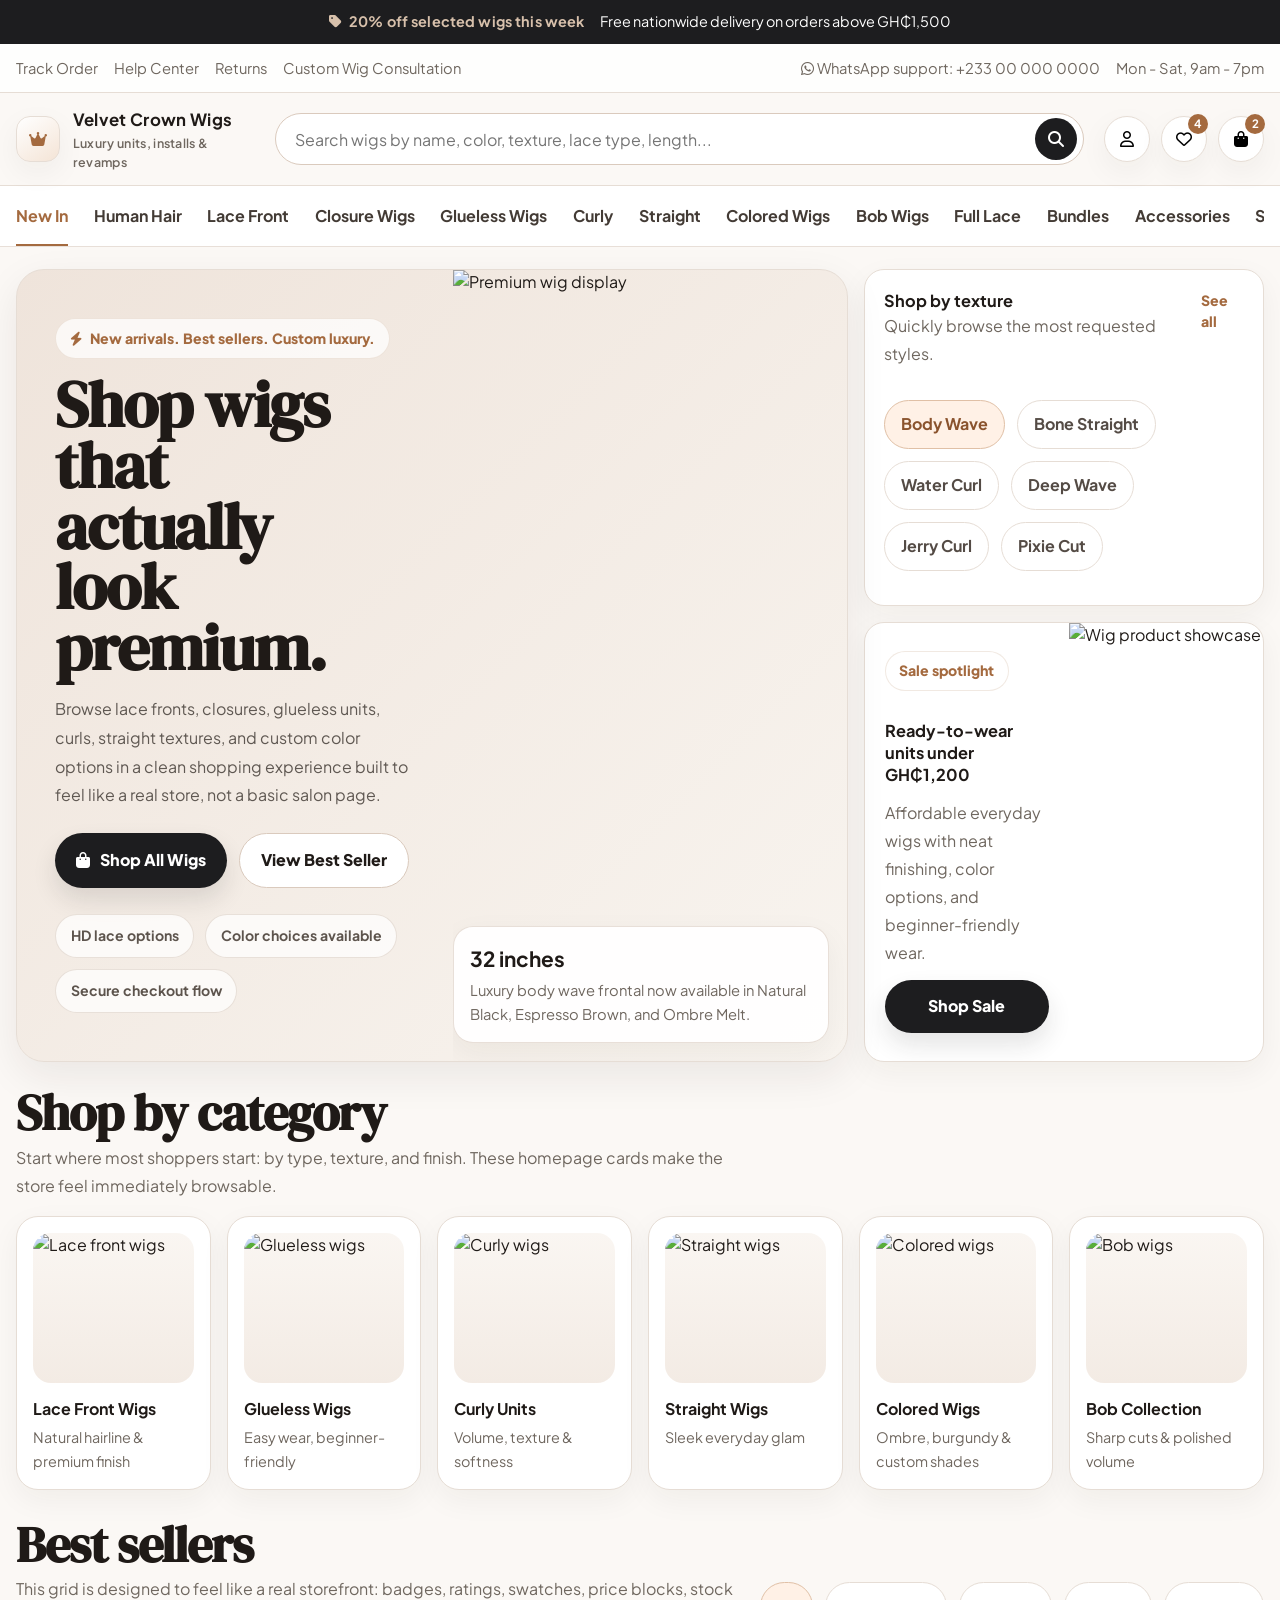
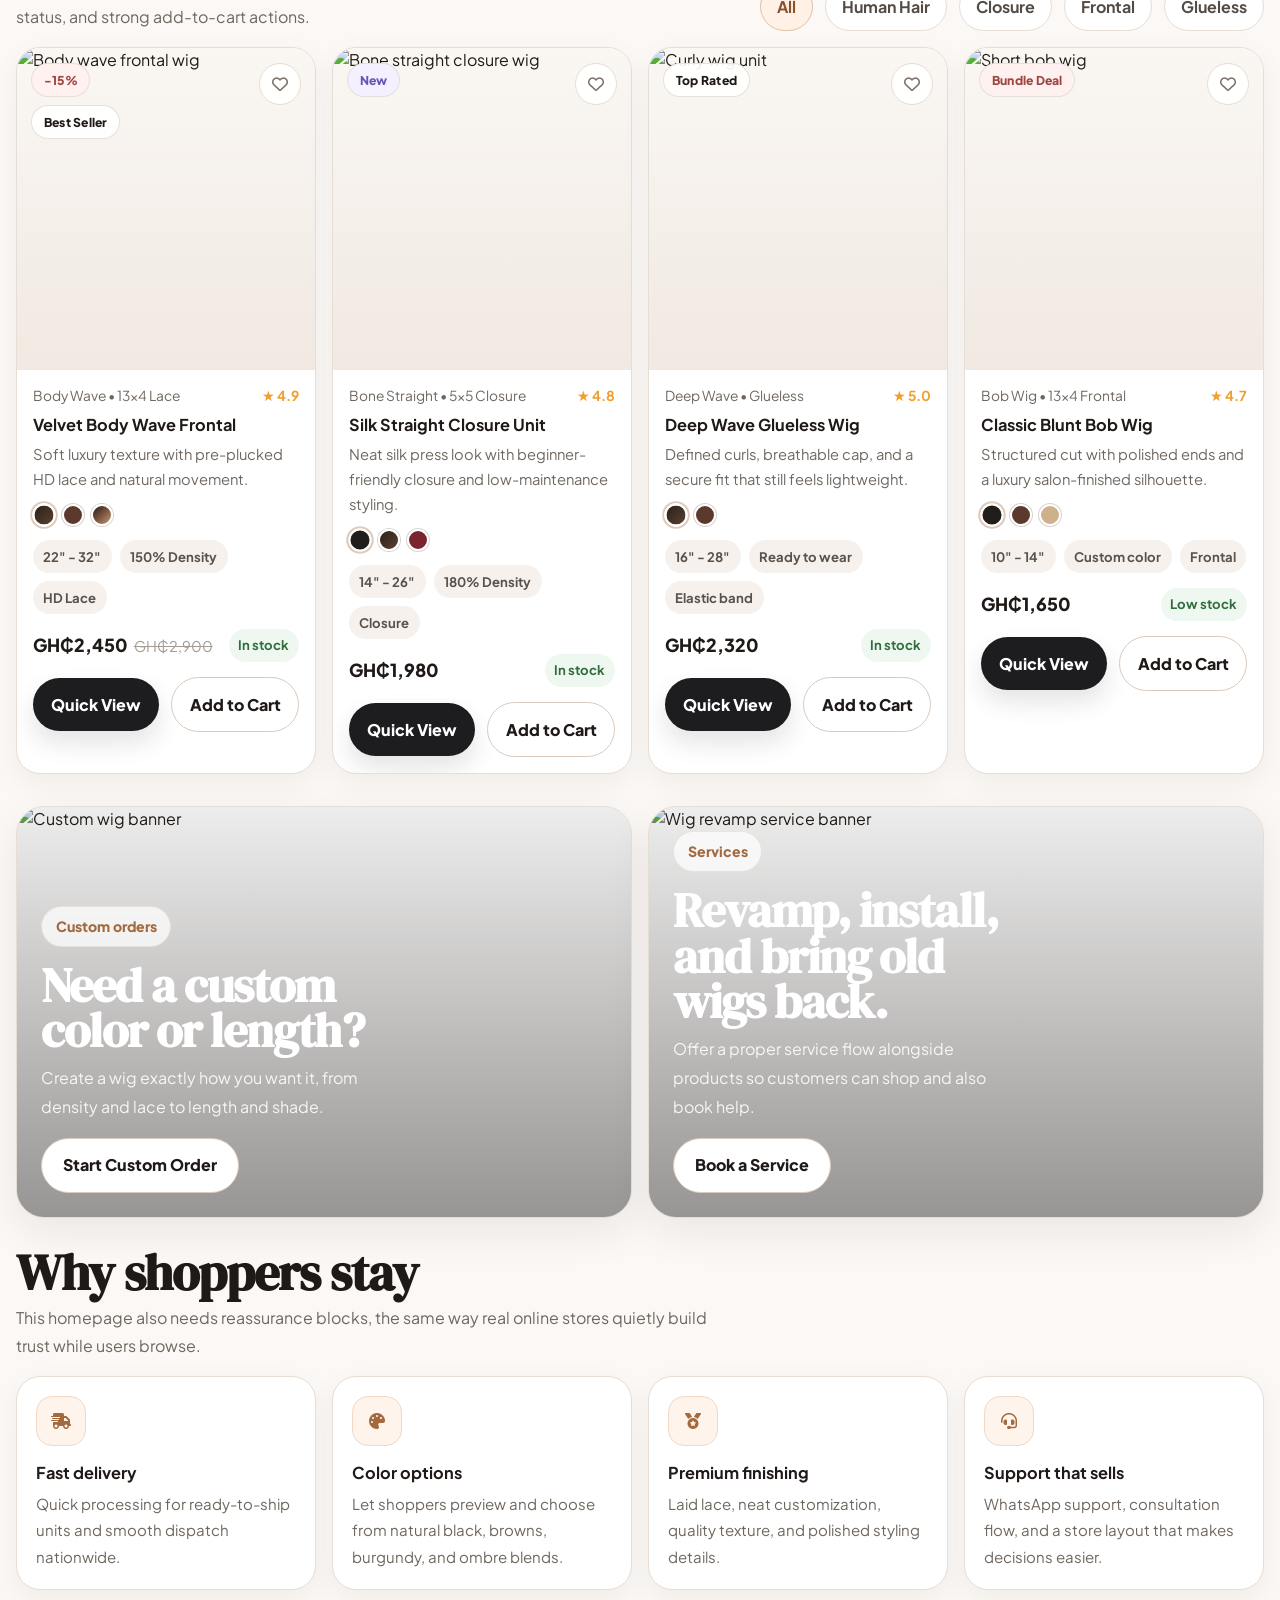
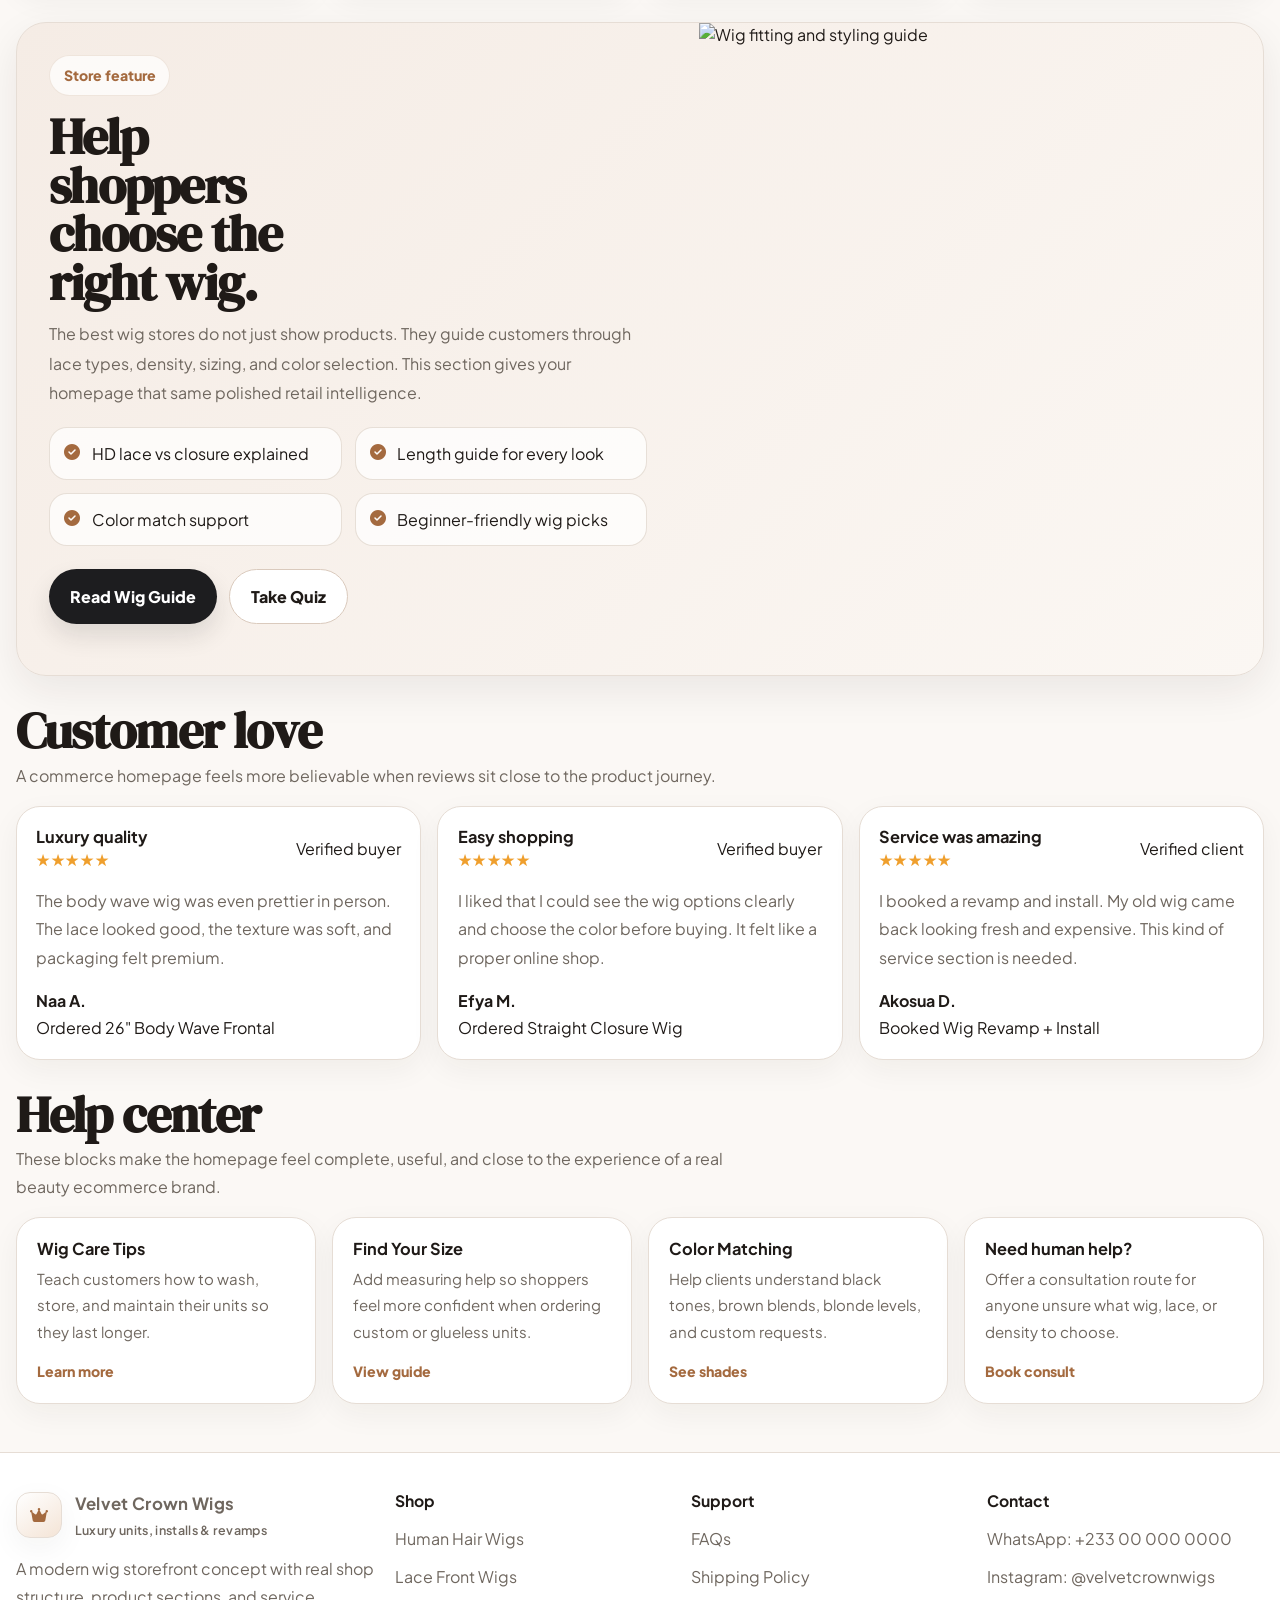
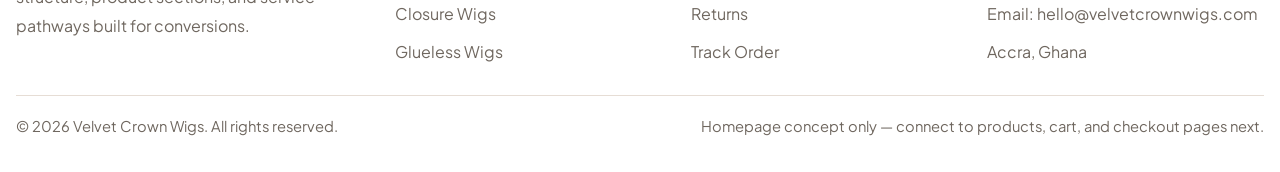
==== commit 253bd0f1: "Update index.html" ====
--- a/index.html
+++ b/index.html
@@ -10,6 +10,7 @@
   <link href="https://fonts.googleapis.com/css2?family=Plus+Jakarta+Sans:wght@400;500;600;700;800&family=DM+Serif+Display:ital@0;1&display=swap" rel="stylesheet">
   <link rel="stylesheet" href="https://cdnjs.cloudflare.com/ajax/libs/font-awesome/6.5.2/css/all.min.css" crossorigin="anonymous" referrerpolicy="no-referrer" />
  <link rel="stylesheet" href="styles.css" />
+  <script src="script.js"></script>
   <style>
     :root {
       --bg: #fbf8f5;
--- a/styles.css
+++ b/styles.css
@@ -0,0 +1,1563 @@
+:root {
+  --bg: #fbf8f5;
+  --surface: #ffffff;
+  --surface-2: #f6f1ec;
+  --surface-3: #f0e8e1;
+  --text: #1f1a17;
+  --muted: #6f675f;
+  --line: #e6ddd5;
+  --line-strong: #d8c9bc;
+  --primary: #1d1d1f;
+  --accent: #a46a3f;
+  --accent-soft: #f6e8db;
+  --success: #eff8f0;
+  --success-text: #2f6e3b;
+  --warning: #fff6ea;
+  --warning-text: #9b632f;
+  --danger: #fff1f0;
+  --danger-text: #9d4540;
+  --shadow: 0 16px 42px rgba(39, 30, 23, 0.08);
+  --shadow-soft: 0 10px 30px rgba(39, 30, 23, 0.05);
+  --radius: 20px;
+  --radius-lg: 28px;
+  --max: 1360px;
+}
+
+* {
+  box-sizing: border-box;
+  margin: 0;
+  padding: 0;
+}
+
+html {
+  scroll-behavior: smooth;
+}
+
+body {
+  font-family: 'Plus Jakarta Sans', sans-serif;
+  background: var(--bg);
+  color: var(--text);
+  line-height: 1.5;
+  -webkit-font-smoothing: antialiased;
+}
+
+a {
+  color: inherit;
+  text-decoration: none;
+}
+
+img {
+  display: block;
+  max-width: 100%;
+}
+
+button,
+input,
+select,
+textarea {
+  font: inherit;
+}
+
+.container {
+  width: min(var(--max), calc(100% - 2rem));
+  margin: 0 auto;
+}
+
+.promo-bar {
+  background: var(--primary);
+  color: #fff;
+  font-size: 0.9rem;
+}
+
+.promo-inner {
+  min-height: 44px;
+  display: flex;
+  align-items: center;
+  justify-content: center;
+  gap: 1rem;
+  flex-wrap: wrap;
+  text-align: center;
+  padding: 0.45rem 0;
+}
+
+.promo-pill {
+  display: inline-flex;
+  align-items: center;
+  gap: 0.45rem;
+  color: #dec3aa;
+  font-weight: 700;
+}
+
+.utility-bar {
+  border-bottom: 1px solid var(--line);
+  background: rgba(255, 255, 255, 0.84);
+}
+
+.utility-inner {
+  min-height: 48px;
+  display: flex;
+  align-items: center;
+  justify-content: space-between;
+  gap: 1rem;
+  color: var(--muted);
+  font-size: 0.92rem;
+}
+
+.utility-links,
+.utility-meta {
+  display: flex;
+  align-items: center;
+  gap: 1rem;
+  flex-wrap: wrap;
+}
+
+.utility-inner a:hover {
+  color: var(--text);
+}
+
+.header {
+  position: sticky;
+  top: 0;
+  z-index: 40;
+  background: rgba(251, 248, 245, 0.94);
+  backdrop-filter: blur(18px);
+  border-bottom: 1px solid var(--line);
+}
+
+.header-main {
+  display: grid;
+  grid-template-columns: 240px 1fr auto;
+  gap: 1.2rem;
+  align-items: center;
+  min-height: 88px;
+}
+
+.brand {
+  display: flex;
+  align-items: center;
+  gap: 0.8rem;
+  font-weight: 800;
+}
+
+.brand-mark {
+  width: 46px;
+  height: 46px;
+  border-radius: 14px;
+  display: grid;
+  place-items: center;
+  background: linear-gradient(145deg, #fff, #f4e4d6);
+  border: 1px solid var(--line);
+  color: var(--accent);
+  box-shadow: var(--shadow-soft);
+}
+
+.brand strong {
+  display: block;
+  font-size: 1.05rem;
+}
+
+.brand span {
+  display: block;
+  color: var(--muted);
+  font-size: 0.78rem;
+  margin-top: 0.1rem;
+}
+
+.search {
+  position: relative;
+}
+
+.search input {
+  width: 100%;
+  height: 52px;
+  border-radius: 999px;
+  border: 1px solid var(--line-strong);
+  background: #fff;
+  padding: 0 3.2rem 0 1.15rem;
+  outline: none;
+}
+
+.search input:focus,
+.newsletter-form input:focus,
+.selector:focus {
+  border-color: #c5a88e;
+  box-shadow: 0 0 0 4px rgba(164, 106, 63, 0.08);
+}
+
+.search button {
+  position: absolute;
+  right: 0.45rem;
+  top: 50%;
+  transform: translateY(-50%);
+  width: 42px;
+  height: 42px;
+  border-radius: 50%;
+  border: 0;
+  background: var(--primary);
+  color: #fff;
+  cursor: pointer;
+}
+
+.header-actions {
+  display: flex;
+  gap: 0.7rem;
+  align-items: center;
+}
+
+.icon-btn {
+  width: 46px;
+  height: 46px;
+  border-radius: 50%;
+  border: 1px solid var(--line);
+  background: #fff;
+  display: grid;
+  place-items: center;
+  cursor: pointer;
+  position: relative;
+  box-shadow: var(--shadow-soft);
+}
+
+.icon-btn .count {
+  position: absolute;
+  top: -4px;
+  right: -2px;
+  min-width: 20px;
+  height: 20px;
+  border-radius: 999px;
+  padding: 0 0.25rem;
+  display: grid;
+  place-items: center;
+  background: var(--accent);
+  color: #fff;
+  font-size: 0.72rem;
+  font-weight: 800;
+}
+
+.mobile-toggle {
+  display: none;
+}
+
+.mega-nav {
+  border-top: 1px solid var(--line);
+  background: var(--surface);
+}
+
+.mega-inner {
+  min-height: 58px;
+  display: flex;
+  align-items: center;
+  gap: 1.55rem;
+  overflow-x: auto;
+  scrollbar-width: none;
+}
+
+.mega-inner::-webkit-scrollbar {
+  display: none;
+}
+
+.mega-link {
+  white-space: nowrap;
+  font-weight: 700;
+  color: #433b35;
+  position: relative;
+  padding: 0.2rem 0;
+}
+
+.mega-link:hover,
+.mega-link.active {
+  color: var(--accent);
+}
+
+.mega-link:hover::after,
+.mega-link.active::after {
+  content: "";
+  position: absolute;
+  left: 0;
+  right: 0;
+  bottom: -0.9rem;
+  height: 2px;
+  background: var(--accent);
+}
+
+.breadcrumbs {
+  padding: 1rem 0 0;
+  font-size: 0.92rem;
+  color: var(--muted);
+}
+
+.breadcrumbs a:hover {
+  color: var(--text);
+}
+
+.eyebrow {
+  display: inline-flex;
+  align-items: center;
+  gap: 0.5rem;
+  width: fit-content;
+  padding: 0.55rem 0.85rem;
+  border-radius: 999px;
+  background: rgba(255, 255, 255, 0.76);
+  border: 1px solid rgba(164, 106, 63, 0.14);
+  color: var(--accent);
+  font-size: 0.88rem;
+  font-weight: 800;
+  margin-bottom: 1rem;
+}
+
+.btn {
+  border: 0;
+  cursor: pointer;
+  display: inline-flex;
+  align-items: center;
+  justify-content: center;
+  gap: 0.6rem;
+  padding: 0.92rem 1.3rem;
+  border-radius: 999px;
+  font-weight: 800;
+  white-space: nowrap;
+  transition: transform 0.18s ease, box-shadow 0.18s ease, background 0.18s ease;
+}
+
+.btn:hover {
+  transform: translateY(-1px);
+}
+
+.btn-dark {
+  background: var(--primary);
+  color: #fff;
+  box-shadow: 0 10px 22px rgba(29, 29, 31, 0.12);
+}
+
+.btn-light,
+.btn-ghost {
+  background: #fff;
+  color: var(--text);
+  border: 1px solid var(--line-strong);
+}
+
+.btn-whatsapp {
+  background: #25d366;
+  color: #fff;
+}
+
+.badge {
+  width: fit-content;
+  padding: 0.45rem 0.72rem;
+  border-radius: 999px;
+  background: rgba(255, 255, 255, 0.95);
+  border: 1px solid rgba(230, 221, 213, 0.95);
+  font-size: 0.76rem;
+  font-weight: 800;
+}
+
+.badge.sale {
+  background: var(--danger);
+  color: var(--danger-text);
+}
+
+.badge.new {
+  background: #f4f0ff;
+  color: #6d54b8;
+}
+
+.badge.fast {
+  background: var(--warning);
+  color: var(--warning-text);
+}
+
+.stars {
+  color: #ef9f2d;
+  font-weight: 700;
+}
+
+.sku {
+  display: inline-flex;
+  align-items: center;
+  gap: 0.4rem;
+  padding: 0.45rem 0.7rem;
+  background: var(--surface-2);
+  border-radius: 999px;
+  color: #5a514a;
+  font-size: 0.84rem;
+  font-weight: 700;
+}
+
+.stock {
+  display: inline-flex;
+  align-items: center;
+  gap: 0.45rem;
+  font-size: 0.82rem;
+  font-weight: 800;
+  color: var(--success-text);
+  background: var(--success);
+  border-radius: 999px;
+  padding: 0.42rem 0.6rem;
+}
+
+.stock.low {
+  background: var(--warning);
+  color: var(--warning-text);
+}
+
+.hero h1,
+.hero-copy h1,
+.summary-shell h1,
+.section-title h2,
+.story-copy h2,
+.related-header h2,
+.cta-card h2,
+.editorial h2,
+.split-banner h2,
+.story-card h2 {
+  font-family: 'DM Serif Display', serif;
+  letter-spacing: -0.02em;
+  line-height: 0.96;
+}
+
+.section-title,
+.related-header {
+  display: flex;
+  justify-content: space-between;
+  gap: 1rem;
+  align-items: end;
+  margin-bottom: 1rem;
+}
+
+.section-title h2,
+.related-header h2 {
+  font-size: clamp(2rem, 4vw, 3rem);
+  margin-bottom: 0.35rem;
+}
+
+.section-title p,
+.related-header p,
+.panel p,
+.review-card p,
+.related-card p,
+.tab-card p,
+.story-copy p,
+.footer p,
+.footer a,
+.card p,
+.product-card p,
+.service-card p,
+.editorial p,
+.help-card p,
+.testimonial p,
+.cta-card p,
+.mini-panel p,
+.mini-sale p,
+.floating-card p {
+  color: var(--muted);
+  line-height: 1.75;
+}
+
+.card,
+.panel,
+.filter-card,
+.promo-card,
+.products-shell,
+.feature-strip,
+.gallery-shell,
+.summary-shell,
+.tabs-shell,
+.review-card,
+.related-shell,
+.story-shell,
+.service-card,
+.help-card,
+.testimonial,
+.cta-card,
+.cat-card,
+.product-card,
+.tab-card {
+  background: var(--surface);
+  border: 1px solid var(--line);
+  border-radius: 24px;
+  box-shadow: var(--shadow-soft);
+}
+
+.hero {
+  padding: 1.4rem 0 0;
+}
+
+.hero-grid {
+  display: grid;
+  grid-template-columns: 1.35fr 0.65fr;
+  gap: 1rem;
+  align-items: stretch;
+}
+
+.hero-main {
+  position: relative;
+  min-height: 560px;
+  border-radius: var(--radius-lg);
+  overflow: hidden;
+  background: linear-gradient(135deg, #efe4db, #f8f4ef);
+  box-shadow: var(--shadow);
+  border: 1px solid var(--line);
+  display: grid;
+  grid-template-columns: 1.05fr 0.95fr;
+}
+
+.hero-copy {
+  padding: 3rem 2.4rem;
+  display: flex;
+  flex-direction: column;
+  justify-content: center;
+  position: relative;
+  z-index: 1;
+}
+
+.hero-copy h1 {
+  font-size: clamp(2.8rem, 5vw, 4.9rem);
+  margin-bottom: 1rem;
+  max-width: 9ch;
+}
+
+.hero-copy p {
+  max-width: 48ch;
+  color: #5f5852;
+  line-height: 1.8;
+  font-size: 1rem;
+  margin-bottom: 1.4rem;
+}
+
+.hero-actions,
+.cta-actions {
+  display: flex;
+  flex-wrap: wrap;
+  gap: 0.8rem;
+  margin-bottom: 1.2rem;
+}
+
+.hero-trust,
+.contact-pills,
+.toolbar,
+.hero-tags,
+.active-filters,
+.chips {
+  display: flex;
+  flex-wrap: wrap;
+  gap: 0.65rem;
+}
+
+.trust-item,
+.contact-pill,
+.hero-tag,
+.active-pill,
+.chip,
+.variant-pill,
+.choice,
+.tab-btn {
+  border-radius: 999px;
+}
+
+.trust-item,
+.hero-tag,
+.contact-pill {
+  background: rgba(255, 255, 255, 0.72);
+  border: 1px solid rgba(230, 221, 213, 0.9);
+  padding: 0.65rem 0.9rem;
+  font-size: 0.88rem;
+  font-weight: 700;
+  color: #5d544d;
+}
+
+.hero-image-wrap,
+.hero-media,
+.hero-card-main,
+.card-media,
+.product-media,
+.related-media,
+.cat-thumb,
+.gallery-item,
+.story-media,
+.editorial-media {
+  overflow: hidden;
+}
+
+.hero-image-wrap img,
+.hero-media img,
+.card-media img,
+.product-media img,
+.related-media img,
+.cat-thumb img,
+.gallery-item img,
+.story-media img,
+.editorial-media img,
+.hero-card-main img,
+.mini-sale img {
+  width: 100%;
+  height: 100%;
+  object-fit: cover;
+}
+
+.hero-side {
+  display: grid;
+  gap: 1rem;
+}
+
+.mini-panel,
+.mini-sale {
+  overflow: hidden;
+}
+
+.mini-panel {
+  padding: 1.2rem;
+  display: grid;
+  gap: 1rem;
+  align-content: start;
+}
+
+.mini-panel .top {
+  display: flex;
+  justify-content: space-between;
+  gap: 1rem;
+  align-items: start;
+}
+
+.mini-panel h3,
+.mini-sale h3,
+.product-card h3,
+.service-card h3,
+.review-card h3,
+.help-card h3,
+.filter-header h3,
+.filter-group h4,
+.promo-card h3,
+.toolbar-top h3,
+.panel h3,
+.related-card h3,
+.tab-card h3 {
+  font-size: 1rem;
+}
+
+.mini-sale {
+  display: grid;
+  grid-template-columns: 1fr 0.95fr;
+  min-height: 270px;
+}
+
+.mini-sale .content,
+.promo-content,
+.related-info,
+.product-info {
+  padding: 1rem;
+}
+
+.cat-row,
+.products-grid,
+.services-grid,
+.benefits-grid,
+.help-grid,
+.reviews-grid,
+.related-grid,
+.testimonial-wrap,
+.shop-grid,
+.info-grid,
+.feature-strip,
+.gallery-grid,
+.footer-grid,
+.stats,
+.check-list {
+  display: grid;
+  gap: 1rem;
+}
+
+.cat-row {
+  grid-template-columns: repeat(6, minmax(0, 1fr));
+}
+
+.products-grid {
+  grid-template-columns: repeat(4, minmax(0, 1fr));
+}
+
+.shop-grid {
+  grid-template-columns: repeat(3, minmax(0, 1fr));
+}
+
+.services-grid,
+.benefits-grid,
+.help-grid,
+.info-grid {
+  grid-template-columns: repeat(4, minmax(0, 1fr));
+}
+
+.reviews-grid,
+.testimonial-wrap {
+  grid-template-columns: repeat(3, minmax(0, 1fr));
+}
+
+.related-grid {
+  grid-template-columns: repeat(4, minmax(0, 1fr));
+}
+
+.footer-grid {
+  grid-template-columns: 1.3fr 1fr 1fr 1fr;
+}
+
+.gallery-grid {
+  grid-template-columns: 1.1fr 0.9fr 0.9fr;
+  grid-auto-rows: 230px;
+}
+
+.stats {
+  grid-template-columns: repeat(3, minmax(0, 1fr));
+}
+
+.cat-card,
+.product-card,
+.related-card,
+.service-card,
+.help-card,
+.review-card,
+.testimonial {
+  transition: transform 0.2s ease, box-shadow 0.2s ease, border-color 0.2s ease;
+}
+
+.cat-card:hover,
+.product-card:hover,
+.related-card:hover,
+.service-card:hover,
+.help-card:hover,
+.testimonial:hover {
+  transform: translateY(-3px);
+  border-color: #cfb49a;
+  box-shadow: var(--shadow);
+}
+
+.cat-thumb {
+  height: 150px;
+  background: linear-gradient(180deg, #faf6f2, #f3ebe4);
+  border-radius: 18px;
+  display: flex;
+  align-items: center;
+  justify-content: center;
+  margin-bottom: 0.9rem;
+}
+
+.cat-card {
+  padding: 1rem;
+}
+
+.cat-card strong {
+  display: block;
+  margin-bottom: 0.22rem;
+}
+
+.cat-card span {
+  color: var(--muted);
+  font-size: 0.9rem;
+}
+
+.card-media,
+.product-media,
+.related-media {
+  background: linear-gradient(180deg, #faf7f3, #f1e9e2);
+}
+
+.card-media,
+.product-media {
+  aspect-ratio: 1 / 1.08;
+  position: relative;
+}
+
+.related-media {
+  aspect-ratio: 1 / 1.05;
+}
+
+.card-media img,
+.product-media img,
+.related-media img,
+.gallery-item img {
+  transition: transform 0.3s ease;
+}
+
+.card:hover .card-media img,
+.product-card:hover .product-media img,
+.related-card:hover .related-media img,
+.gallery-item:hover img {
+  transform: scale(1.03);
+}
+
+.product-badges,
+.hero-badges {
+  position: absolute;
+  left: 0.9rem;
+  top: 0.9rem;
+  z-index: 2;
+  display: flex;
+  flex-direction: column;
+  gap: 0.45rem;
+}
+
+.wishlist-btn {
+  position: absolute;
+  right: 0.9rem;
+  top: 0.9rem;
+  z-index: 2;
+  width: 42px;
+  height: 42px;
+  border-radius: 50%;
+  border: 1px solid var(--line);
+  background: rgba(255, 255, 255, 0.96);
+  display: grid;
+  place-items: center;
+  cursor: pointer;
+  color: #7a6e66;
+}
+
+.meta-row,
+.price-row,
+.product-cta,
+.related-meta,
+.related-price,
+.review-head,
+.review-meta,
+.row,
+.gallery-meta,
+.filter-header,
+.toolbar-top,
+.price-row,
+.summary-top,
+.variant-header {
+  display: flex;
+  justify-content: space-between;
+  align-items: center;
+  gap: 0.75rem;
+}
+
+.meta-row,
+.related-meta {
+  margin-bottom: 0.45rem;
+  font-size: 0.86rem;
+  color: var(--muted);
+}
+
+.product-info p,
+.related-card p {
+  font-size: 0.92rem;
+  line-height: 1.7;
+  margin-bottom: 0.8rem;
+}
+
+.swatches,
+.swatch-row,
+.variant-bar,
+.choice-grid,
+.tabs-nav,
+.pagination,
+.secondary-actions {
+  display: flex;
+  flex-wrap: wrap;
+  gap: 0.55rem;
+}
+
+.swatch {
+  width: 28px;
+  height: 28px;
+  border-radius: 50%;
+  border: 2px solid #fff;
+  box-shadow: 0 0 0 1px rgba(111, 103, 95, 0.26);
+  cursor: pointer;
+  transition: transform 0.15s ease, box-shadow 0.15s ease;
+}
+
+.swatch:hover,
+.swatch.active {
+  transform: scale(1.06);
+  box-shadow: 0 0 0 2px rgba(164, 106, 63, 0.34);
+}
+
+.swatch-jet { background: #201c1a; }
+.swatch-natural { background: linear-gradient(135deg, #271d16, #5b4232); }
+.swatch-brown { background: #684636; }
+.swatch-ombre { background: linear-gradient(135deg, #251b19, #7b5640, #c7a07c); }
+.swatch-blonde { background: #cdb08b; }
+.swatch-burgundy { background: #742131; }
+
+.variant-pill {
+  background: var(--surface-2);
+  color: #5a514a;
+  padding: 0.42rem 0.65rem;
+  font-size: 0.82rem;
+  font-weight: 700;
+}
+
+.choice,
+.tab-btn,
+.chip {
+  background: #fff;
+  border: 1px solid var(--line-strong);
+  font-weight: 700;
+  cursor: pointer;
+  color: #564d46;
+}
+
+.choice {
+  min-width: 72px;
+  padding: 0.76rem 0.9rem;
+  border-radius: 16px;
+  text-align: center;
+}
+
+.tab-btn,
+.chip {
+  padding: 0.72rem 1rem;
+}
+
+.choice:hover,
+.choice.active,
+.tab-btn:hover,
+.tab-btn.active,
+.chip:hover,
+.chip.active {
+  background: var(--accent-soft);
+  border-color: #ddb99d;
+  color: #814f2b;
+}
+
+.price-main {
+  font-weight: 800;
+  font-size: 1.12rem;
+}
+
+.summary-shell .price-main {
+  font-size: 2rem;
+}
+
+.price-old {
+  color: #a59c94;
+  text-decoration: line-through;
+  font-size: 0.92rem;
+  margin-left: 0.35rem;
+}
+
+.selector,
+.select,
+.view-toggle,
+.newsletter-form input {
+  border: 1px solid var(--line-strong);
+  background: #fff;
+  outline: none;
+}
+
+.selector,
+.select {
+  width: 100%;
+  height: 52px;
+  border-radius: 16px;
+  padding: 0 1rem;
+  color: #534b45;
+}
+
+.select,
+.view-toggle {
+  height: 46px;
+  border-radius: 999px;
+}
+
+.view-toggle {
+  min-width: 46px;
+  display: grid;
+  place-items: center;
+  cursor: pointer;
+}
+
+.pagination {
+  justify-content: center;
+  margin-top: 1.2rem;
+}
+
+.page-btn {
+  min-width: 44px;
+  height: 44px;
+  border-radius: 14px;
+  border: 1px solid var(--line-strong);
+  background: #fff;
+  display: grid;
+  place-items: center;
+  font-weight: 700;
+  cursor: pointer;
+}
+
+.page-btn.active,
+.page-btn:hover {
+  background: var(--primary);
+  color: #fff;
+  border-color: var(--primary);
+}
+
+.footer {
+  background: #fff;
+  border-top: 1px solid var(--line);
+  padding: 2.2rem 0;
+}
+
+.footer-brand p {
+  max-width: 34ch;
+  line-height: 1.8;
+  margin-top: 0.8rem;
+}
+
+.footer h4 {
+  font-size: 0.98rem;
+  margin-bottom: 0.8rem;
+}
+
+.footer ul {
+  list-style: none;
+  display: grid;
+  gap: 0.6rem;
+}
+
+.footer a:hover {
+  color: var(--text);
+}
+
+.copyright {
+  margin-top: 1.8rem;
+  padding-top: 1.2rem;
+  border-top: 1px solid var(--line);
+  color: var(--muted);
+  font-size: 0.92rem;
+  display: flex;
+  justify-content: space-between;
+  gap: 1rem;
+  flex-wrap: wrap;
+}
+
+/* index page */
+.hero-badge {
+  position: absolute;
+  right: 1.1rem;
+  bottom: 1.1rem;
+  background: rgba(255, 255, 255, 0.92);
+  border: 1px solid rgba(230, 221, 213, 0.92);
+  border-radius: 20px;
+  padding: 1rem;
+  min-width: 215px;
+  box-shadow: var(--shadow-soft);
+}
+
+.hero-badge strong {
+  display: block;
+  font-size: 1.3rem;
+  margin-bottom: 0.25rem;
+}
+
+.quick-categories,
+.featured,
+.split-banner,
+.shop-benefits,
+.editorial,
+.reviews,
+.help-center,
+.newsletter,
+.info-strip,
+.tabs-section,
+.story-section,
+.reviews-section,
+.related-section,
+.listing,
+.page-hero,
+.cta {
+  padding-top: 2rem;
+}
+
+.split-grid {
+  display: grid;
+  grid-template-columns: 1fr 1fr;
+  gap: 1rem;
+}
+
+.split-banner .card {
+  min-height: 380px;
+  border-radius: 28px;
+  overflow: hidden;
+  display: grid;
+  align-items: end;
+  position: relative;
+}
+
+.split-banner .card img {
+  position: absolute;
+  inset: 0;
+}
+
+.split-banner .overlay {
+  position: absolute;
+  inset: 0;
+  background: linear-gradient(180deg, rgba(26, 21, 18, 0.08), rgba(26, 21, 18, 0.45));
+}
+
+.split-banner .content {
+  position: relative;
+  z-index: 1;
+  padding: 1.5rem;
+  color: #fff;
+  max-width: 24rem;
+}
+
+.split-banner p {
+  color: rgba(255, 255, 255, 0.88);
+  margin-bottom: 1rem;
+}
+
+.editorial-box {
+  display: grid;
+  grid-template-columns: 1.08fr 0.92fr;
+  gap: 1.2rem;
+  background: linear-gradient(135deg, #f5ece5, #fbf7f3);
+  border: 1px solid var(--line);
+  border-radius: 30px;
+  overflow: hidden;
+  box-shadow: var(--shadow);
+}
+
+.editorial-copy,
+.story-copy {
+  padding: 2rem;
+  display: flex;
+  flex-direction: column;
+  justify-content: center;
+}
+
+.check-list {
+  grid-template-columns: repeat(2, minmax(0, 1fr));
+}
+
+.check-item,
+.story-point,
+.feature-item {
+  display: flex;
+  gap: 0.8rem;
+  align-items: start;
+  background: rgba(255, 255, 255, 0.72);
+  border: 1px solid rgba(230, 221, 213, 0.94);
+  border-radius: 18px;
+  padding: 0.85rem 0.9rem;
+}
+
+.check-item i,
+.story-point i,
+.feature-item i,
+.service-icon,
+.benefit i {
+  color: var(--accent);
+}
+
+/* products page */
+.hero-box {
+  display: grid;
+  grid-template-columns: 1.15fr 0.85fr;
+  gap: 1rem;
+  background: linear-gradient(135deg, #f5ece5, #fbf7f3);
+  border: 1px solid var(--line);
+  border-radius: 30px;
+  overflow: hidden;
+  box-shadow: var(--shadow);
+}
+
+.listing-grid {
+  display: grid;
+  grid-template-columns: 300px 1fr;
+  gap: 1rem;
+  align-items: start;
+}
+
+.sidebar {
+  position: sticky;
+  top: 152px;
+  display: grid;
+  gap: 1rem;
+}
+
+.filter-card,
+.products-shell,
+.related-shell,
+.tabs-shell,
+.summary-shell,
+.gallery-shell {
+  padding: 1rem;
+}
+
+.filter-group + .filter-group {
+  border-top: 1px solid var(--line);
+  margin-top: 1rem;
+  padding-top: 1rem;
+}
+
+.check-row {
+  display: flex;
+  align-items: center;
+  justify-content: space-between;
+  gap: 0.8rem;
+  font-size: 0.93rem;
+  color: #514943;
+}
+
+.check-row label {
+  display: flex;
+  align-items: center;
+  gap: 0.6rem;
+  cursor: pointer;
+}
+
+.check-row input[type="checkbox"] {
+  width: 16px;
+  height: 16px;
+  accent-color: var(--accent);
+}
+
+.clear-link,
+.help-link {
+  color: var(--accent);
+  font-weight: 800;
+  font-size: 0.88rem;
+}
+
+.feature-strip {
+  grid-template-columns: repeat(4, minmax(0, 1fr));
+  padding: 1rem;
+  margin-bottom: 1rem;
+}
+
+.active-pill {
+  display: inline-flex;
+  align-items: center;
+  gap: 0.45rem;
+  background: var(--accent-soft);
+  border: 1px solid #edd4bf;
+  color: #85532f;
+  padding: 0.62rem 0.8rem;
+  font-size: 0.86rem;
+  font-weight: 700;
+}
+
+.mobile-filter {
+  display: none;
+}
+
+.newsletter-box {
+  background: linear-gradient(135deg, #f5ece5, #fbf7f3);
+  border: 1px solid var(--line);
+  border-radius: 30px;
+  padding: 1.7rem;
+  box-shadow: var(--shadow);
+  display: grid;
+  grid-template-columns: 1fr auto;
+  gap: 1rem;
+  align-items: center;
+}
+
+.newsletter-form {
+  display: flex;
+  gap: 0.7rem;
+  flex-wrap: wrap;
+}
+
+.newsletter-form input {
+  min-width: 280px;
+  height: 50px;
+  border-radius: 999px;
+  padding: 0 1rem;
+}
+
+/* product page */
+.product-grid {
+  display: grid;
+  grid-template-columns: 1.02fr 0.98fr;
+  gap: 1rem;
+  align-items: start;
+}
+
+.gallery-shell {
+  display: grid;
+  grid-template-columns: 90px 1fr;
+  gap: 1rem;
+  align-items: start;
+}
+
+.thumbs {
+  display: grid;
+  gap: 0.7rem;
+  position: sticky;
+  top: 155px;
+}
+
+.thumb {
+  aspect-ratio: 1 / 1.05;
+  border-radius: 18px;
+  overflow: hidden;
+  border: 1.5px solid var(--line);
+  background: var(--surface-2);
+  cursor: pointer;
+  transition: border-color 0.2s ease, transform 0.2s ease;
+}
+
+.thumb:hover,
+.thumb.active {
+  border-color: #caa98b;
+  transform: translateY(-2px);
+}
+
+.summary-shell {
+  position: sticky;
+  top: 150px;
+}
+
+.summary-shell h1 {
+  font-size: clamp(2rem, 4vw, 3.25rem);
+  max-width: 10ch;
+}
+
+.review-line,
+.mini-benefits,
+.story-points {
+  display: grid;
+  gap: 0.75rem;
+}
+
+.review-line {
+  display: flex;
+  align-items: center;
+  flex-wrap: wrap;
+  margin-bottom: 0.9rem;
+  color: var(--muted);
+  font-size: 0.92rem;
+}
+
+.variant-section + .variant-section {
+  margin-top: 1rem;
+}
+
+.buy-row {
+  display: grid;
+  grid-template-columns: 130px 1fr;
+  gap: 0.8rem;
+  margin-top: 1.15rem;
+}
+
+.qty-box {
+  display: flex;
+  align-items: center;
+  justify-content: space-between;
+  gap: 0.5rem;
+  height: 56px;
+  border-radius: 18px;
+  border: 1px solid var(--line-strong);
+  background: #fff;
+  padding: 0.4rem;
+}
+
+.qty-btn {
+  width: 42px;
+  height: 42px;
+  border-radius: 12px;
+  border: 0;
+  background: var(--surface-2);
+  cursor: pointer;
+  color: #4d453f;
+  font-weight: 800;
+}
+
+.qty-value {
+  font-weight: 800;
+  font-size: 1rem;
+}
+
+.trust-box {
+  display: grid;
+  grid-template-columns: repeat(3, minmax(0, 1fr));
+  gap: 0.8rem;
+  margin-top: 1rem;
+}
+
+.trust-pill {
+  background: var(--surface-2);
+  border: 1px solid var(--line);
+  border-radius: 18px;
+  padding: 0.9rem;
+  text-align: center;
+  font-size: 0.88rem;
+  font-weight: 700;
+  color: #5a514a;
+}
+
+.tab-grid,
+.story-shell {
+  display: grid;
+  grid-template-columns: 1.15fr 0.85fr;
+  gap: 1rem;
+}
+
+.story-shell {
+  grid-template-columns: 1fr 1fr;
+  overflow: hidden;
+}
+
+/* legacy hero dark layout support */
+.topbar,
+.nav,
+.nav-links,
+.nav-actions,
+.menu-toggle,
+.floating-card,
+.stat,
+.cta-card,
+.testimonial-wrap,
+.gallery-item::after,
+.brand-mark-dark,
+.hero-card-main,
+.section-head,
+.ghost-link,
+.service-icon,
+.mini-label,
+.footer-dark,
+.reveal {
+  /* reserved for older iterations if reused later */
+}
+
+/* responsive */
+@media (max-width: 1200px) {
+  .products-grid,
+  .cat-row,
+  .benefits-grid,
+  .help-grid,
+  .info-grid,
+  .related-grid {
+    grid-template-columns: repeat(2, minmax(0, 1fr));
+  }
+
+  .hero-grid,
+  .editorial-box,
+  .split-grid,
+  .reviews-grid,
+  .footer-grid,
+  .hero-box,
+  .listing-grid,
+  .product-grid,
+  .tab-grid,
+  .story-shell,
+  .newsletter-box {
+    grid-template-columns: 1fr;
+  }
+
+  .sidebar,
+  .summary-shell,
+  .thumbs {
+    position: static;
+  }
+
+  .feature-strip,
+  .trust-box {
+    grid-template-columns: repeat(2, minmax(0, 1fr));
+  }
+}
+
+@media (max-width: 860px) {
+  .utility-bar {
+    display: none;
+  }
+
+  .header-main {
+    grid-template-columns: 1fr auto;
+    gap: 0.8rem;
+    min-height: 82px;
+  }
+
+  .search {
+    grid-column: 1 / -1;
+    order: 4;
+    padding-bottom: 0.9rem;
+  }
+
+  .mobile-toggle,
+  .mobile-filter {
+    display: inline-flex;
+  }
+
+  .mega-inner,
+  .nav-links {
+    gap: 1rem;
+  }
+
+  .hero-main,
+  .mini-sale,
+  .gallery-shell,
+  .editorial-box,
+  .split-grid,
+  .check-list,
+  .feature-strip,
+  .products-grid,
+  .shop-grid,
+  .services-grid,
+  .benefits-grid,
+  .help-grid,
+  .reviews-grid,
+  .related-grid,
+  .footer-grid,
+  .trust-box,
+  .buy-row,
+  .info-grid,
+  .testimonial-wrap,
+  .tab-grid,
+  .story-shell,
+  .stats,
+  .cat-row {
+    grid-template-columns: 1fr;
+  }
+
+  .thumbs {
+    grid-template-columns: repeat(4, minmax(0, 1fr));
+  }
+
+  .secondary-actions {
+    flex-direction: column;
+  }
+
+  .secondary-actions .btn,
+  .product-cta .btn {
+    width: 100%;
+  }
+}
+
+@media (max-width: 560px) {
+  .container {
+    width: min(var(--max), calc(100% - 1rem));
+  }
+
+  .hero-copy,
+  .editorial-copy,
+  .story-copy {
+    padding: 1.35rem;
+  }
+
+  .gallery-shell,
+  .summary-shell,
+  .tabs-shell,
+  .products-shell,
+  .related-shell,
+  .filter-card {
+    padding: 0.85rem;
+  }
+
+  .section-title,
+  .related-header,
+  .toolbar-top,
+  .section-head {
+    flex-direction: column;
+    align-items: start;
+  }
+
+  .newsletter-form input {
+    min-width: 100%;
+  }
+
+  .hero-copy h1,
+  .summary-shell h1 {
+    max-width: 100%;
+  }
+}
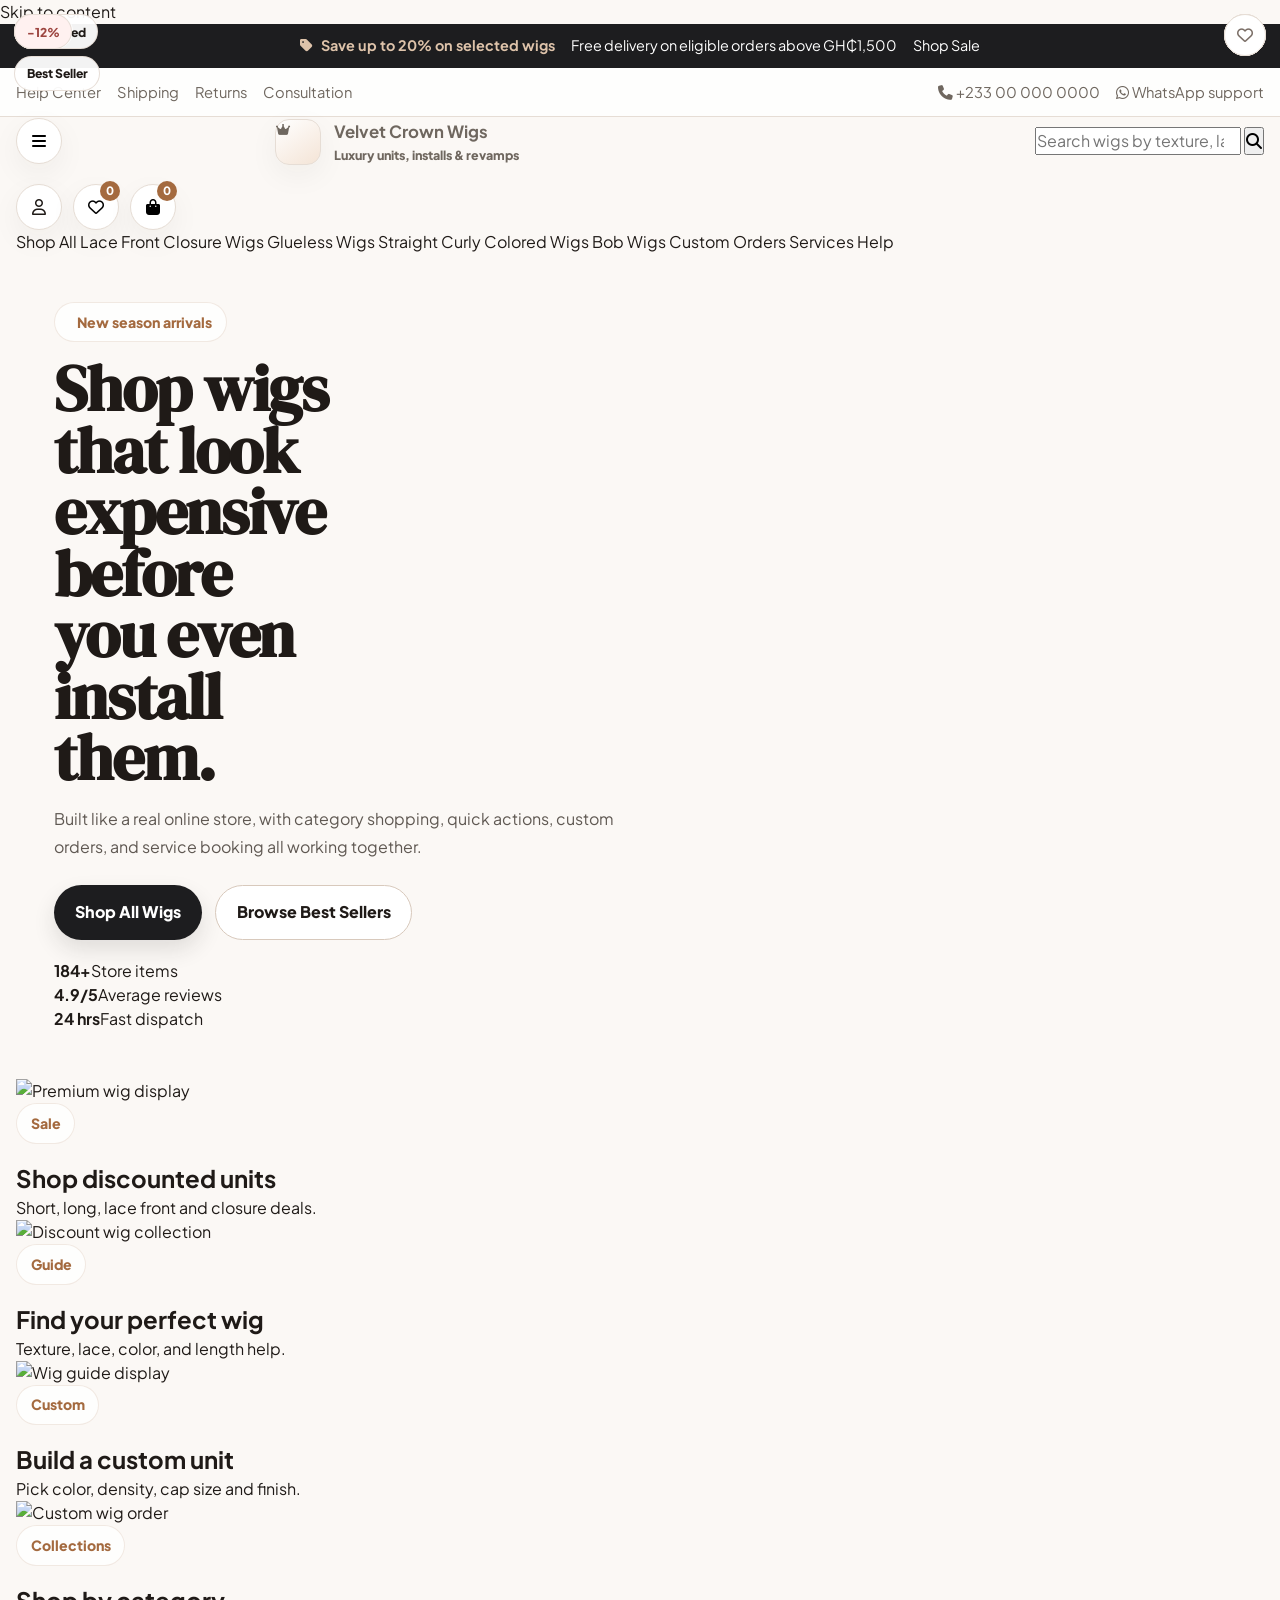
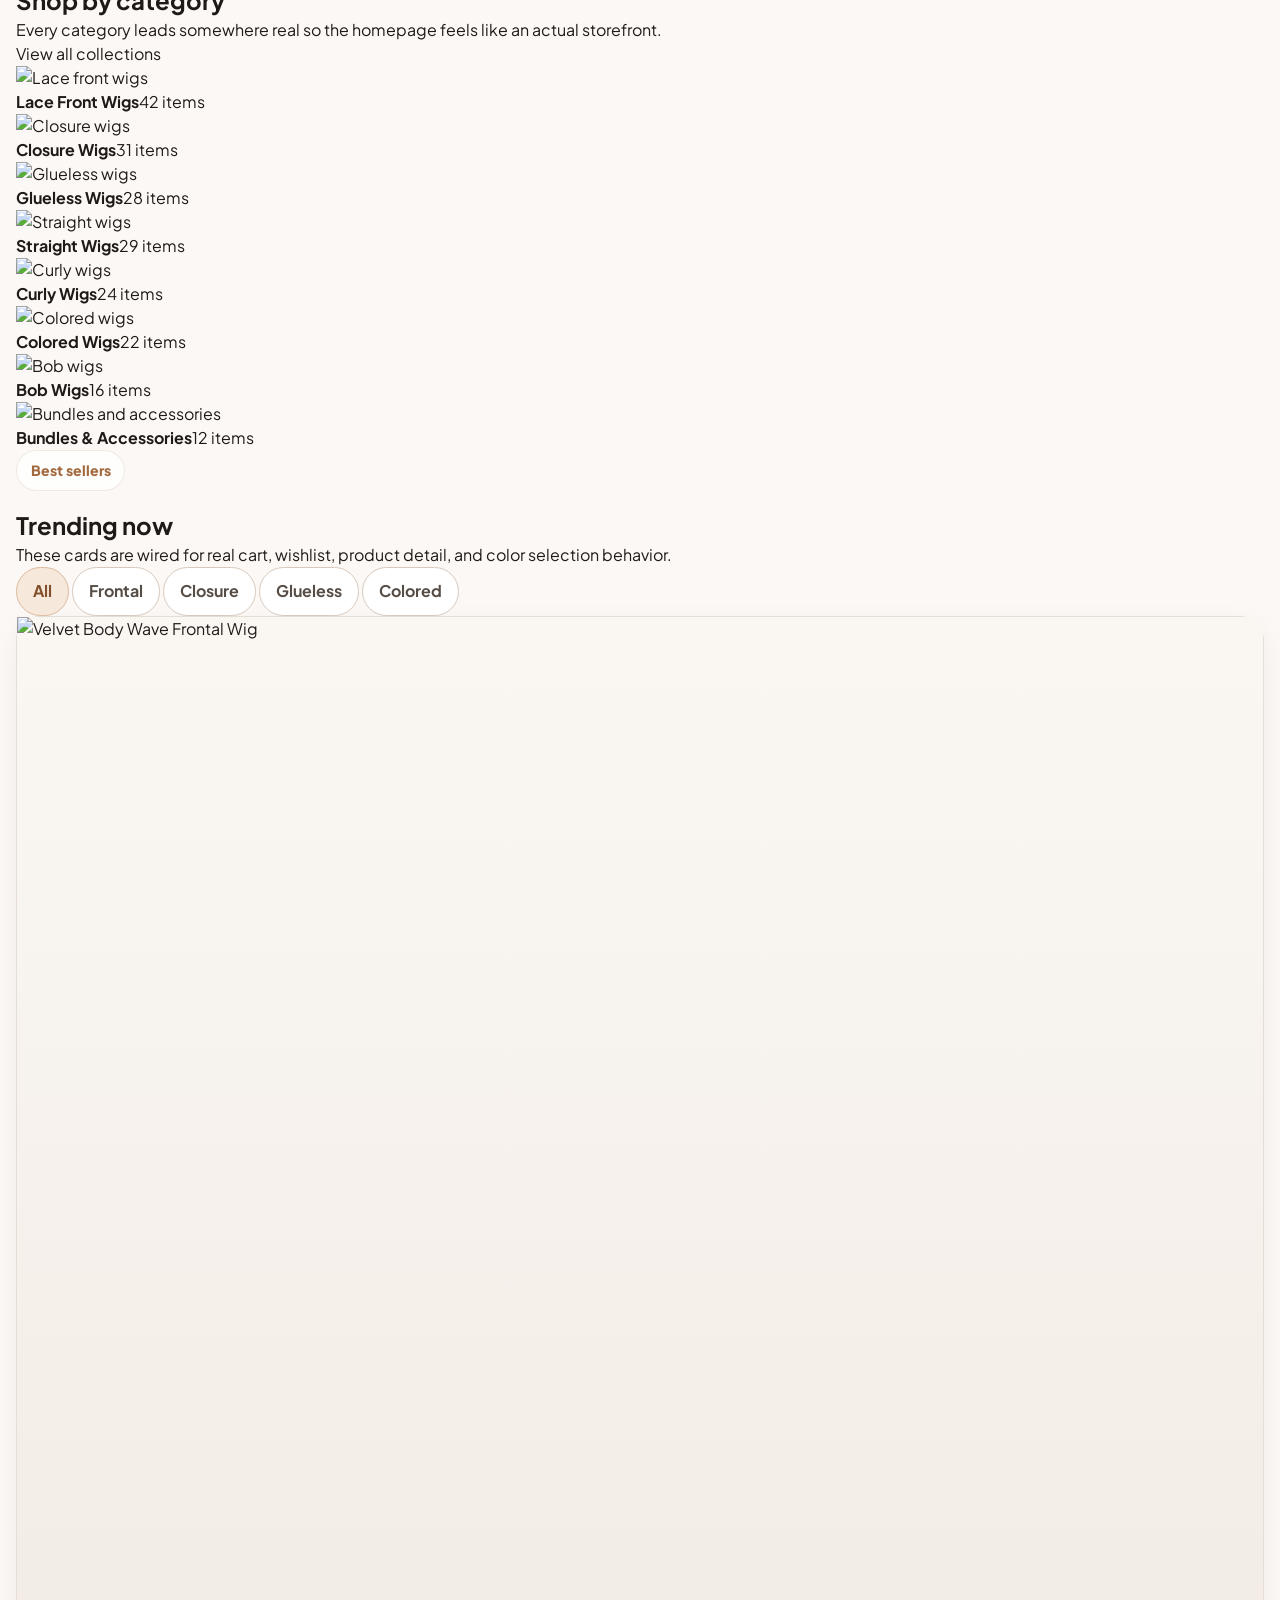
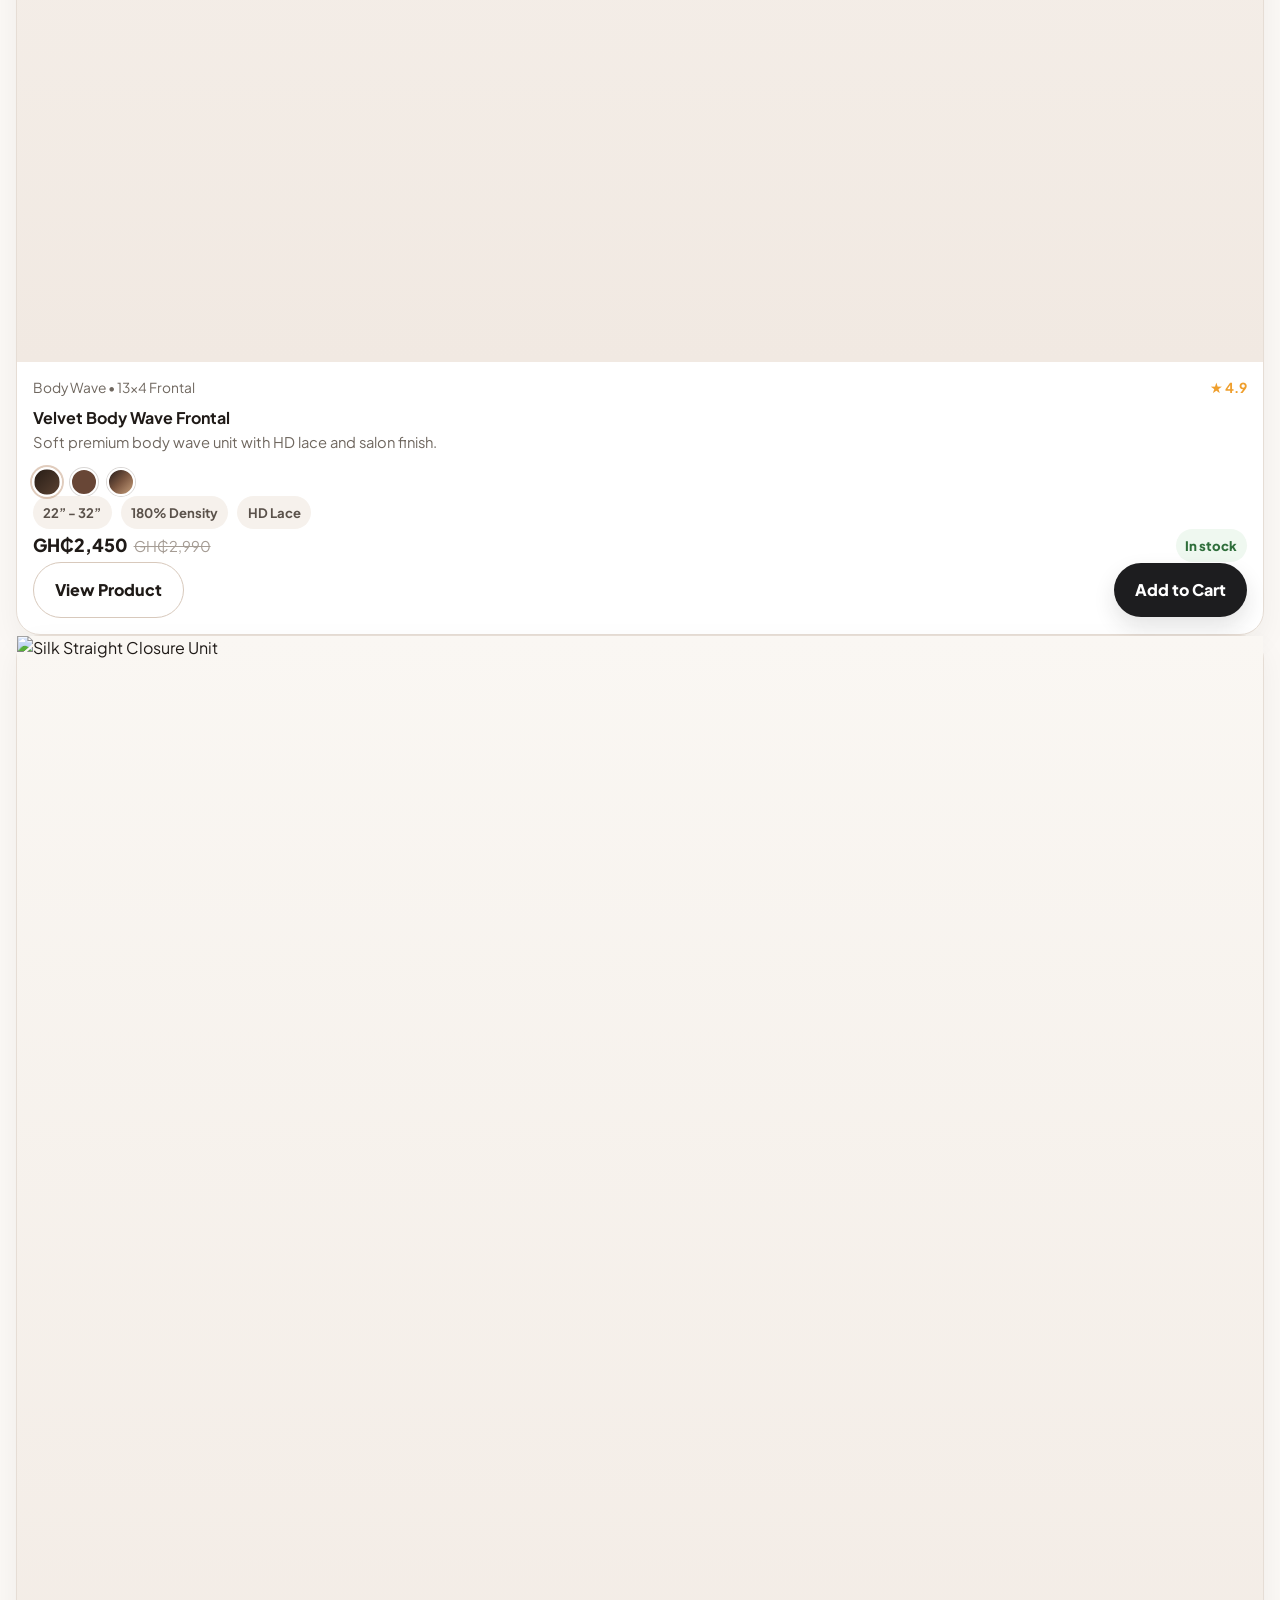
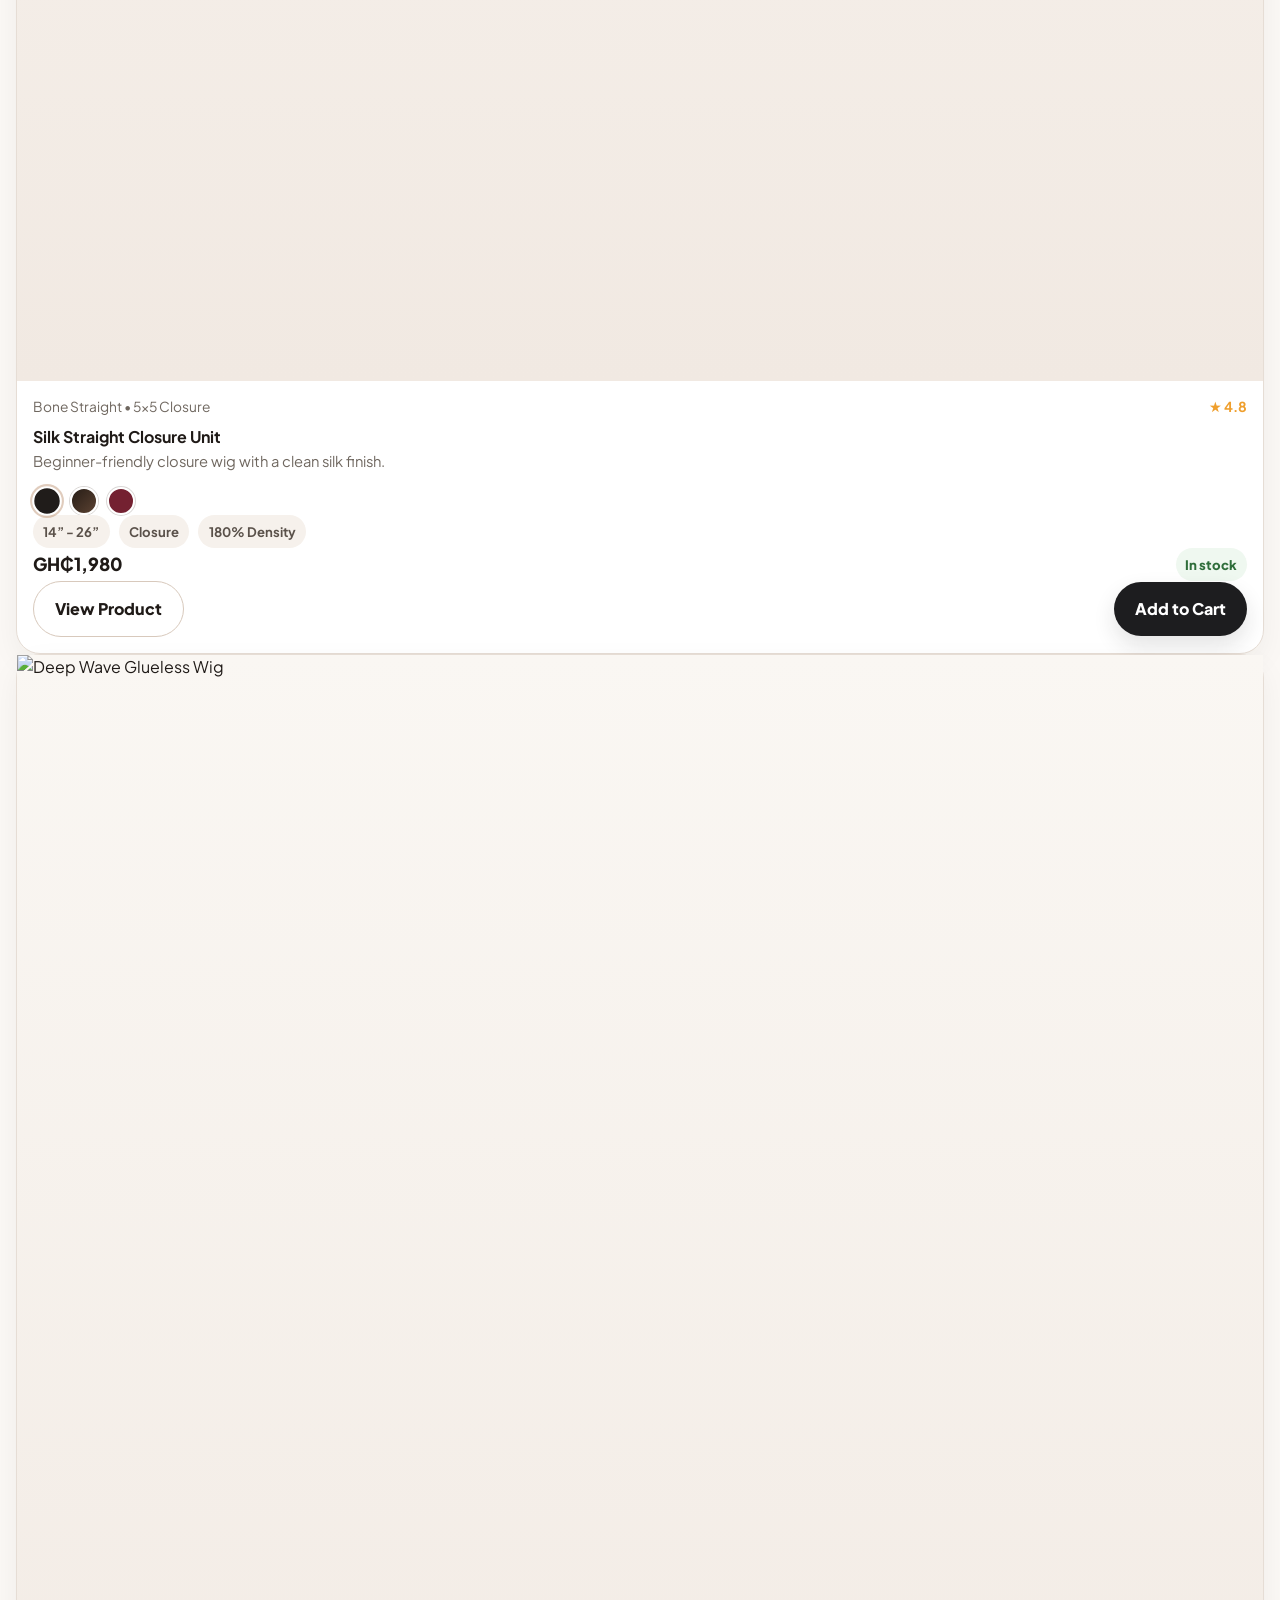
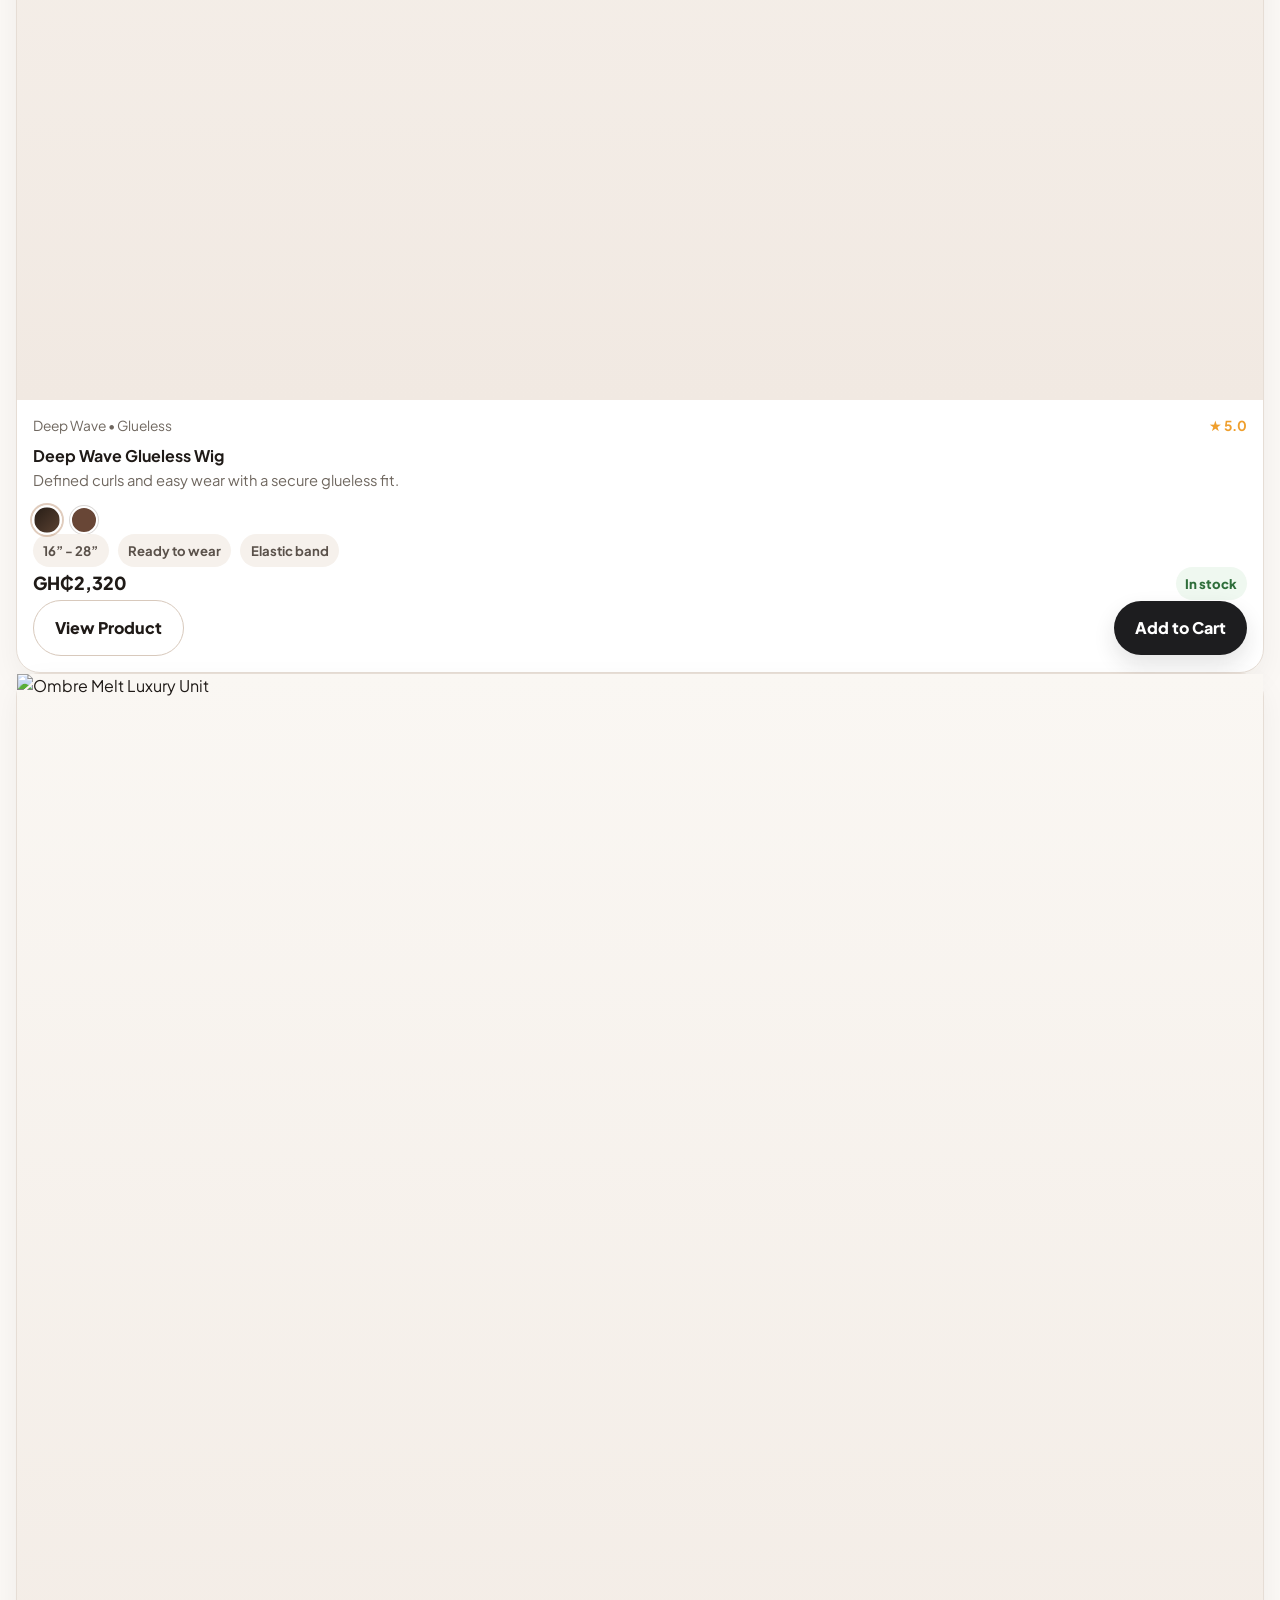
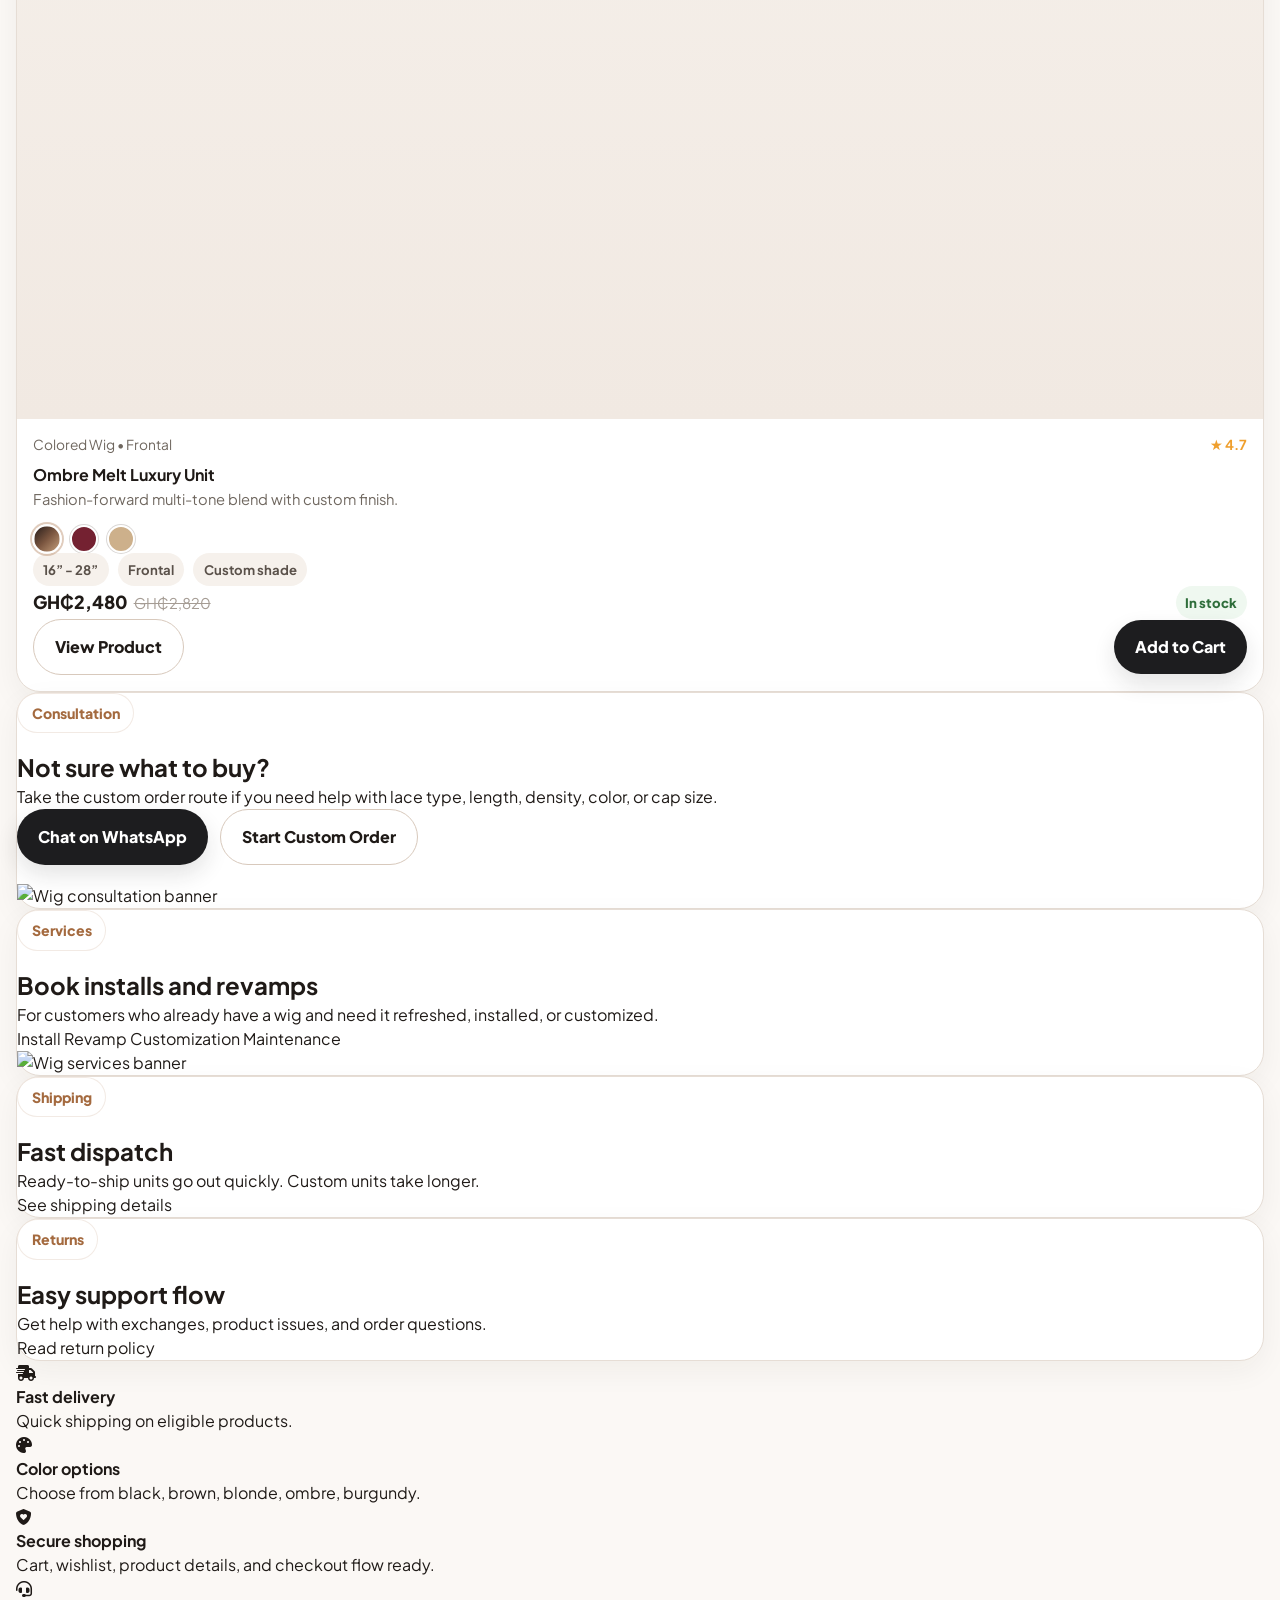
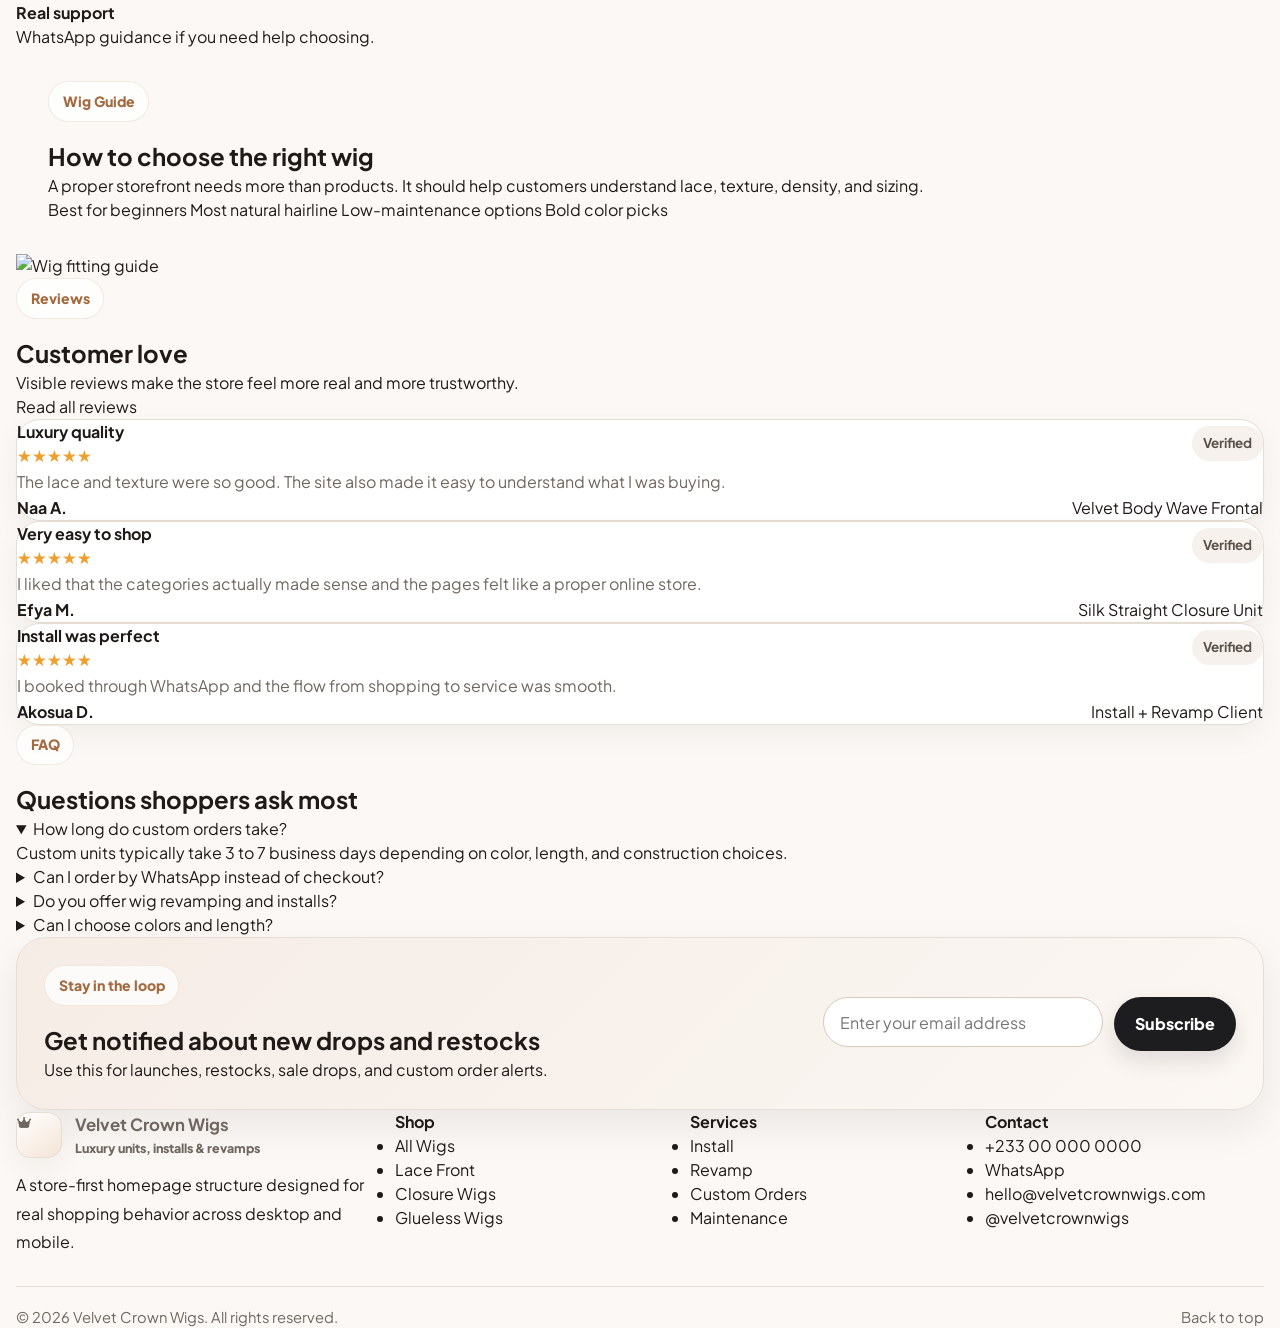
==== commit 2fc4798c: "Update index.html" ====
--- a/index.html
+++ b/index.html
@@ -3,1748 +3,561 @@
 <head>
   <meta charset="UTF-8" />
   <meta name="viewport" content="width=device-width, initial-scale=1.0" />
-  <title>Velvet Crown Wigs | Premium Wigs, Custom Orders & Wig Care</title>
-  <meta name="description" content="Shop premium wigs, lace fronts, closures, custom units, wig revamps, installs, and care essentials in a clean ecommerce-style online store." />
+  <title>Velvet Crown Wigs | Premium Wig Store</title>
+  <meta name="description" content="Shop premium wigs, lace fronts, closures, glueless wigs, colored wigs, custom units, wig revamps, installs, and accessories." />
   <link rel="preconnect" href="https://fonts.googleapis.com">
   <link rel="preconnect" href="https://fonts.gstatic.com" crossorigin>
   <link href="https://fonts.googleapis.com/css2?family=Plus+Jakarta+Sans:wght@400;500;600;700;800&family=DM+Serif+Display:ital@0;1&display=swap" rel="stylesheet">
   <link rel="stylesheet" href="https://cdnjs.cloudflare.com/ajax/libs/font-awesome/6.5.2/css/all.min.css" crossorigin="anonymous" referrerpolicy="no-referrer" />
- <link rel="stylesheet" href="styles.css" />
-  <script src="script.js"></script>
-  <style>
-    :root {
-      --bg: #fbf8f5;
-      --surface: #ffffff;
-      --surface-2: #f6f1ec;
-      --surface-3: #f2ebe4;
-      --text: #1f1a17;
-      --muted: #6f675f;
-      --line: #e6ddd5;
-      --line-strong: #dacabd;
-      --primary: #1d1d1f;
-      --accent: #a46a3f;
-      --accent-soft: #f1e2d6;
-      --success: #eff8f0;
-      --success-text: #2f6e3b;
-      --danger: #fff1f0;
-      --danger-text: #9d4540;
-      --shadow: 0 14px 40px rgba(39, 30, 23, 0.08);
-      --shadow-soft: 0 10px 30px rgba(39, 30, 23, 0.05);
-      --radius: 20px;
-      --radius-lg: 28px;
-      --max: 1360px;
-    }
-
-    * {
-      box-sizing: border-box;
-      margin: 0;
-      padding: 0;
-    }
-
-    html {
-      scroll-behavior: smooth;
-    }
-
-    body {
-      font-family: 'Plus Jakarta Sans', sans-serif;
-      background: var(--bg);
-      color: var(--text);
-      line-height: 1.5;
-      -webkit-font-smoothing: antialiased;
-    }
-
-    img {
-      max-width: 100%;
-      display: block;
-    }
-
-    a {
-      text-decoration: none;
-      color: inherit;
-    }
-
-    button,
-    select {
-      font: inherit;
-    }
-
-    .container {
-      width: min(var(--max), calc(100% - 2rem));
-      margin: 0 auto;
-    }
-
-    .promo-bar {
-      background: var(--primary);
-      color: #fff;
-      font-size: 0.9rem;
-    }
-
-    .promo-inner {
-      min-height: 44px;
-      display: flex;
-      align-items: center;
-      justify-content: center;
-      gap: 1rem;
-      text-align: center;
-      flex-wrap: wrap;
-      padding: 0.5rem 0;
-    }
-
-    .promo-pill {
-      display: inline-flex;
-      align-items: center;
-      gap: 0.45rem;
-      color: #d7c0ab;
-      font-weight: 700;
-      letter-spacing: 0.01em;
-    }
-
-    .utility-bar {
-      border-bottom: 1px solid var(--line);
-      background: rgba(255,255,255,0.84);
-    }
-
-    .utility-inner {
-      min-height: 48px;
-      display: flex;
-      align-items: center;
-      justify-content: space-between;
-      gap: 1rem;
-      color: var(--muted);
-      font-size: 0.92rem;
-    }
-
-    .utility-links,
-    .utility-meta {
-      display: flex;
-      align-items: center;
-      gap: 1rem;
-      flex-wrap: wrap;
-    }
-
-    .utility-inner a:hover {
-      color: var(--text);
-    }
-
-    .header {
-      position: sticky;
-      top: 0;
-      z-index: 50;
-      background: rgba(251,248,245,0.92);
-      backdrop-filter: blur(18px);
-      border-bottom: 1px solid rgba(230,221,213,0.92);
-    }
-
-    .header-main {
-      display: grid;
-      grid-template-columns: 240px 1fr auto;
-      align-items: center;
-      gap: 1.2rem;
-      min-height: 92px;
-    }
-
-    .brand {
-      display: flex;
-      align-items: center;
-      gap: 0.8rem;
-      font-weight: 800;
-      letter-spacing: 0.02em;
-    }
-
-    .brand-mark {
-      width: 46px;
-      height: 46px;
-      border-radius: 14px;
-      background: linear-gradient(145deg, #fff, #f4e4d6);
-      border: 1px solid var(--line);
-      display: grid;
-      place-items: center;
-      color: var(--accent);
-      box-shadow: var(--shadow-soft);
-    }
-
-    .brand strong {
-      display: block;
-      font-size: 1.05rem;
-    }
-
-    .brand span {
-      display: block;
-      color: var(--muted);
-      font-size: 0.78rem;
-      font-weight: 600;
-      margin-top: 0.12rem;
-    }
-
-    .search {
-      position: relative;
-    }
-
-    .search input {
-      width: 100%;
-      height: 52px;
-      border-radius: 999px;
-      border: 1px solid var(--line-strong);
-      background: #fff;
-      padding: 0 3.2rem 0 1.15rem;
-      outline: none;
-      transition: 0.2s ease;
-    }
-
-    .search input:focus {
-      border-color: #c6aa91;
-      box-shadow: 0 0 0 4px rgba(164,106,63,0.08);
-    }
-
-    .search button {
-      position: absolute;
-      right: 0.45rem;
-      top: 50%;
-      transform: translateY(-50%);
-      width: 42px;
-      height: 42px;
-      border-radius: 50%;
-      border: 0;
-      background: var(--primary);
-      color: #fff;
-      cursor: pointer;
-    }
-
-    .header-actions {
-      display: flex;
-      align-items: center;
-      gap: 0.7rem;
-    }
-
-    .icon-btn {
-      width: 46px;
-      height: 46px;
-      border-radius: 50%;
-      display: grid;
-      place-items: center;
-      border: 1px solid var(--line);
-      background: #fff;
-      cursor: pointer;
-      position: relative;
-      box-shadow: var(--shadow-soft);
-    }
-
-    .icon-btn .count {
-      position: absolute;
-      right: -2px;
-      top: -3px;
-      min-width: 20px;
-      height: 20px;
-      border-radius: 999px;
-      background: var(--accent);
-      color: #fff;
-      font-size: 0.72rem;
-      display: grid;
-      place-items: center;
-      padding: 0 0.25rem;
-      font-weight: 700;
-    }
-
-    .mobile-toggle {
-      display: none;
-    }
-
-    .mega-nav {
-      border-top: 1px solid var(--line);
-      background: var(--surface);
-    }
-
-    .mega-inner {
-      display: flex;
-      gap: 1.6rem;
-      align-items: center;
-      min-height: 60px;
-      overflow-x: auto;
-      scrollbar-width: none;
-    }
-
-    .mega-inner::-webkit-scrollbar {
-      display: none;
-    }
-
-    .mega-link {
-      font-weight: 700;
-      color: #433b35;
-      white-space: nowrap;
-      position: relative;
-      padding: 0.2rem 0;
-    }
-
-    .mega-link:hover,
-    .mega-link.active {
-      color: var(--accent);
-    }
-
-    .mega-link.active::after,
-    .mega-link:hover::after {
-      content: "";
-      position: absolute;
-      left: 0;
-      right: 0;
-      bottom: -0.95rem;
-      height: 2px;
-      background: var(--accent);
-    }
-
-    .hero {
-      padding: 1.4rem 0 0;
-    }
-
-    .hero-grid {
-      display: grid;
-      grid-template-columns: 1.35fr 0.65fr;
-      gap: 1rem;
-      align-items: stretch;
-    }
-
-    .hero-main {
-      position: relative;
-      min-height: 560px;
-      border-radius: var(--radius-lg);
-      overflow: hidden;
-      background: linear-gradient(135deg, #efe4db, #f8f4ef);
-      box-shadow: var(--shadow);
-      border: 1px solid var(--line);
-      display: grid;
-      grid-template-columns: 1.05fr 0.95fr;
-    }
-
-    .hero-copy {
-      padding: 3rem 2.4rem;
-      display: flex;
-      flex-direction: column;
-      justify-content: center;
-      position: relative;
-      z-index: 1;
-    }
-
-    .eyebrow {
-      display: inline-flex;
-      align-items: center;
-      gap: 0.5rem;
-      width: fit-content;
-      background: rgba(255,255,255,0.72);
-      color: var(--accent);
-      padding: 0.55rem 0.85rem;
-      border-radius: 999px;
-      border: 1px solid rgba(164,106,63,0.15);
-      font-size: 0.88rem;
-      font-weight: 800;
-      margin-bottom: 1rem;
-    }
-
-    .hero-copy h1,
-    .section-title h2,
-    .split-banner h2,
-    .editorial h2 {
-      font-family: 'DM Serif Display', serif;
-      letter-spacing: -0.02em;
-      line-height: 0.95;
-    }
-
-    .hero-copy h1 {
-      font-size: clamp(2.8rem, 5vw, 4.9rem);
-      margin-bottom: 1rem;
-      max-width: 9ch;
-    }
-
-    .hero-copy p {
-      max-width: 48ch;
-      color: #5f5852;
-      line-height: 1.8;
-      font-size: 1rem;
-      margin-bottom: 1.4rem;
-    }
-
-    .hero-actions {
-      display: flex;
-      flex-wrap: wrap;
-      gap: 0.8rem;
-      margin-bottom: 1.2rem;
-    }
-
-    .btn {
-      border: 0;
-      cursor: pointer;
-      display: inline-flex;
-      align-items: center;
-      justify-content: center;
-      gap: 0.6rem;
-      padding: 0.92rem 1.3rem;
-      border-radius: 999px;
-      font-weight: 800;
-      transition: transform 0.2s ease, box-shadow 0.2s ease, background 0.2s ease;
-      white-space: nowrap;
-    }
-
-    .btn:hover {
-      transform: translateY(-1px);
-    }
-
-    .btn-dark {
-      background: var(--primary);
-      color: #fff;
-      box-shadow: 0 12px 24px rgba(29, 29, 31, 0.12);
-    }
-
-    .btn-light {
-      background: #fff;
-      color: var(--text);
-      border: 1px solid var(--line-strong);
-    }
-
-    .hero-trust {
-      display: flex;
-      flex-wrap: wrap;
-      gap: 0.7rem;
-      margin-top: 0.4rem;
-    }
-
-    .trust-item {
-      background: rgba(255,255,255,0.72);
-      border: 1px solid rgba(230,221,213,0.9);
-      border-radius: 999px;
-      padding: 0.65rem 0.9rem;
-      font-size: 0.88rem;
-      font-weight: 700;
-      color: #5d544d;
-    }
-
-    .hero-image-wrap {
-      position: relative;
-      overflow: hidden;
-    }
-
-    .hero-image-wrap img {
-      width: 100%;
-      height: 100%;
-      object-fit: cover;
-      object-position: center;
-    }
-
-    .hero-badge {
-      position: absolute;
-      right: 1.1rem;
-      bottom: 1.1rem;
-      background: rgba(255,255,255,0.92);
-      border: 1px solid rgba(230,221,213,0.92);
-      border-radius: 20px;
-      padding: 1rem;
-      min-width: 215px;
-      box-shadow: var(--shadow-soft);
-    }
-
-    .hero-badge strong {
-      display: block;
-      font-size: 1.3rem;
-      margin-bottom: 0.25rem;
-    }
-
-    .hero-badge span {
-      color: var(--muted);
-      font-size: 0.92rem;
-      line-height: 1.5;
-    }
-
-    .hero-side {
-      display: grid;
-      gap: 1rem;
-    }
-
-    .mini-panel,
-    .mini-sale {
-      background: var(--surface);
-      border: 1px solid var(--line);
-      border-radius: var(--radius);
-      box-shadow: var(--shadow-soft);
-      overflow: hidden;
-    }
-
-    .mini-panel {
-      padding: 1.2rem;
-      display: grid;
-      gap: 1rem;
-      align-content: start;
-    }
-
-    .mini-panel .top {
-      display: flex;
-      justify-content: space-between;
-      gap: 1rem;
-      align-items: start;
-    }
-
-    .mini-panel h3,
-    .mini-sale h3,
-    .product-card h3,
-    .service-card h3,
-    .review-card h3,
-    .help-card h3 {
-      font-size: 1.02rem;
-      line-height: 1.35;
-    }
-
-    .mini-panel p,
-    .mini-sale p,
-    .section-title p,
-    .product-card p,
-    .service-card p,
-    .editorial p,
-    .help-card p,
-    .review-card p,
-    .footer p,
-    .footer a {
-      color: var(--muted);
-    }
-
-    .mini-sale {
-      display: grid;
-      grid-template-columns: 1fr 0.95fr;
-      min-height: 270px;
-    }
-
-    .mini-sale .content {
-      padding: 1.25rem;
-      display: flex;
-      flex-direction: column;
-      justify-content: center;
-      gap: 0.8rem;
-    }
-
-    .mini-sale img {
-      width: 100%;
-      height: 100%;
-      object-fit: cover;
-    }
-
-    .quick-categories {
-      padding: 1.8rem 0 0;
-    }
-
-    .section-title {
-      display: flex;
-      justify-content: space-between;
-      gap: 1rem;
-      align-items: end;
-      margin-bottom: 1rem;
-    }
-
-    .section-title h2 {
-      font-size: clamp(2rem, 4vw, 3.1rem);
-      margin-bottom: 0.4rem;
-    }
-
-    .section-title p {
-      max-width: 60ch;
-      line-height: 1.75;
-    }
-
-    .cat-row {
-      display: grid;
-      grid-template-columns: repeat(6, minmax(0, 1fr));
-      gap: 1rem;
-    }
-
-    .cat-card {
-      background: var(--surface);
-      border: 1px solid var(--line);
-      border-radius: 22px;
-      padding: 1rem;
-      box-shadow: var(--shadow-soft);
-      transition: transform 0.2s ease, border-color 0.2s ease;
-    }
-
-    .cat-card:hover {
-      transform: translateY(-3px);
-      border-color: #cfb49a;
-    }
-
-    .cat-thumb {
-      height: 150px;
-      background: linear-gradient(180deg, #faf6f2, #f3ebe4);
-      border-radius: 18px;
-      overflow: hidden;
-      display: flex;
-      align-items: center;
-      justify-content: center;
-      margin-bottom: 0.9rem;
-    }
-
-    .cat-thumb img {
-      width: 100%;
-      height: 100%;
-      object-fit: cover;
-    }
-
-    .cat-card strong {
-      display: block;
-      margin-bottom: 0.22rem;
-    }
-
-    .cat-card span {
-      color: var(--muted);
-      font-size: 0.9rem;
-    }
-
-    .featured {
-      padding: 2rem 0 0;
-    }
-
-    .toolbar {
-      display: flex;
-      flex-wrap: wrap;
-      gap: 0.75rem;
-      align-items: center;
-      margin-top: 1rem;
-    }
-
-    .chip {
-      padding: 0.72rem 1rem;
-      border-radius: 999px;
-      background: var(--surface);
-      border: 1px solid var(--line);
-      color: #544b45;
-      cursor: pointer;
-      font-weight: 700;
-    }
-
-    .chip.active,
-    .chip:hover {
-      background: #fff1e6;
-      border-color: #e0c0a6;
-      color: #8a532d;
-    }
-
-    .products-grid {
-      display: grid;
-      grid-template-columns: repeat(4, minmax(0, 1fr));
-      gap: 1rem;
-      margin-top: 1rem;
-    }
-
-    .product-card {
-      background: var(--surface);
-      border: 1px solid var(--line);
-      border-radius: 24px;
-      overflow: hidden;
-      box-shadow: var(--shadow-soft);
-      transition: transform 0.2s ease, box-shadow 0.2s ease, border-color 0.2s ease;
-      position: relative;
-    }
-
-    .product-card:hover {
-      transform: translateY(-4px);
-      border-color: #cfb49a;
-      box-shadow: var(--shadow);
-    }
-
-    .product-badges {
-      position: absolute;
-      left: 0.9rem;
-      top: 0.9rem;
-      z-index: 2;
-      display: flex;
-      flex-direction: column;
-      gap: 0.45rem;
-    }
-
-    .badge {
-      width: fit-content;
-      padding: 0.45rem 0.72rem;
-      border-radius: 999px;
-      font-size: 0.76rem;
-      font-weight: 800;
-      letter-spacing: 0.02em;
-      background: rgba(255,255,255,0.92);
-      border: 1px solid rgba(230,221,213,0.9);
-    }
-
-    .badge.sale {
-      background: var(--danger);
-      color: var(--danger-text);
-    }
-
-    .badge.new {
-      background: #f4f0ff;
-      color: #6a54b4;
-    }
-
-    .product-media {
-      position: relative;
-      background: linear-gradient(180deg, #faf7f3, #f1e9e2);
-      aspect-ratio: 1 / 1.08;
-      overflow: hidden;
-    }
-
-    .product-media img {
-      width: 100%;
-      height: 100%;
-      object-fit: cover;
-      transition: transform 0.3s ease;
-    }
-
-    .product-card:hover .product-media img {
-      transform: scale(1.03);
-    }
-
-    .wishlist-btn {
-      position: absolute;
-      right: 0.9rem;
-      top: 0.9rem;
-      z-index: 2;
-      width: 42px;
-      height: 42px;
-      border-radius: 50%;
-      border: 1px solid var(--line);
-      background: rgba(255,255,255,0.96);
-      display: grid;
-      place-items: center;
-      cursor: pointer;
-      color: #7a6e66;
-    }
-
-    .product-info {
-      padding: 1rem;
-    }
-
-    .meta-row,
-    .price-row,
-    .product-cta {
-      display: flex;
-      align-items: center;
-      justify-content: space-between;
-      gap: 0.75rem;
-    }
-
-    .meta-row {
-      margin-bottom: 0.45rem;
-      font-size: 0.86rem;
-      color: var(--muted);
-    }
-
-    .meta-row .stars {
-      color: #ef9f2d;
-      font-weight: 700;
-    }
-
-    .product-info h3 {
-      margin-bottom: 0.35rem;
-    }
-
-    .product-info p {
-      font-size: 0.92rem;
-      line-height: 1.7;
-      margin-bottom: 0.8rem;
-      min-height: 44px;
-    }
-
-    .swatches {
-      display: flex;
-      flex-wrap: wrap;
-      gap: 0.45rem;
-      margin-bottom: 0.85rem;
-    }
-
-    .swatch {
-      width: 22px;
-      height: 22px;
-      border-radius: 50%;
-      border: 2px solid #fff;
-      box-shadow: 0 0 0 1px rgba(111,103,95,0.28);
-      cursor: pointer;
-      transition: transform 0.15s ease, box-shadow 0.15s ease;
-    }
-
-    .swatch:hover,
-    .swatch.active {
-      transform: scale(1.06);
-      box-shadow: 0 0 0 2px rgba(164,106,63,0.35);
-    }
-
-    .swatch-jet { background: #211d1b; }
-    .swatch-natural { background: linear-gradient(135deg, #2b2018, #5a4131); }
-    .swatch-brown { background: #5b3a2d; }
-    .swatch-ombre { background: linear-gradient(135deg, #241b19, #7a543e, #c29b74); }
-    .swatch-blonde { background: #ceb08b; }
-    .swatch-burgundy { background: #7a2331; }
-
-    .variant-bar {
-      display: flex;
-      gap: 0.5rem;
-      margin-bottom: 0.9rem;
-      flex-wrap: wrap;
-    }
-
-    .variant-pill {
-      border-radius: 999px;
-      padding: 0.42rem 0.65rem;
-      background: var(--surface-2);
-      color: #5a514a;
-      font-size: 0.82rem;
-      font-weight: 700;
-    }
-
-    .price-row {
-      margin-bottom: 0.95rem;
-    }
-
-    .price-main {
-      font-weight: 800;
-      font-size: 1.12rem;
-    }
-
-    .price-old {
-      color: #a49b93;
-      text-decoration: line-through;
-      font-size: 0.92rem;
-      margin-left: 0.35rem;
-    }
-
-    .stock {
-      font-size: 0.82rem;
-      font-weight: 700;
-      color: var(--success-text);
-      background: var(--success);
-      border-radius: 999px;
-      padding: 0.42rem 0.6rem;
-    }
-
-    .product-cta .btn {
-      flex: 1;
-      padding-inline: 0.9rem;
-    }
-
-    .btn-ghost {
-      background: #fff;
-      border: 1px solid var(--line-strong);
-      color: var(--text);
-    }
-
-    .split-banner {
-      padding: 2rem 0 0;
-    }
-
-    .split-grid {
-      display: grid;
-      grid-template-columns: 1fr 1fr;
-      gap: 1rem;
-    }
-
-    .split-banner .card {
-      min-height: 380px;
-      border-radius: 28px;
-      overflow: hidden;
-      border: 1px solid var(--line);
-      box-shadow: var(--shadow);
-      display: grid;
-      align-items: end;
-      position: relative;
-      background: var(--surface);
-    }
-
-    .split-banner .card img {
-      position: absolute;
-      inset: 0;
-      width: 100%;
-      height: 100%;
-      object-fit: cover;
-    }
-
-    .split-banner .overlay {
-      position: absolute;
-      inset: 0;
-      background: linear-gradient(180deg, rgba(26,21,18,0.08), rgba(26,21,18,0.45));
-    }
-
-    .split-banner .content {
-      position: relative;
-      z-index: 1;
-      padding: 1.5rem;
-      color: #fff;
-      max-width: 24rem;
-    }
-
-    .split-banner h2 {
-      font-size: clamp(2rem, 4vw, 3rem);
-      margin-bottom: 0.65rem;
-    }
-
-    .split-banner p {
-      color: rgba(255,255,255,0.88);
-      margin-bottom: 1rem;
-      line-height: 1.8;
-    }
-
-    .shop-benefits {
-      padding: 2rem 0 0;
-    }
-
-    .benefits-grid {
-      display: grid;
-      grid-template-columns: repeat(4, minmax(0, 1fr));
-      gap: 1rem;
-    }
-
-    .service-card {
-      background: var(--surface);
-      border: 1px solid var(--line);
-      border-radius: 24px;
-      padding: 1.2rem;
-      box-shadow: var(--shadow-soft);
-    }
-
-    .service-icon {
-      width: 50px;
-      height: 50px;
-      border-radius: 16px;
-      display: grid;
-      place-items: center;
-      background: #fff4eb;
-      color: var(--accent);
-      margin-bottom: 1rem;
-      border: 1px solid #f0d9c7;
-    }
-
-    .service-card p {
-      line-height: 1.75;
-      font-size: 0.94rem;
-      margin-top: 0.45rem;
-    }
-
-    .editorial {
-      padding: 2rem 0 0;
-    }
-
-    .editorial-box {
-      display: grid;
-      grid-template-columns: 1.08fr 0.92fr;
-      gap: 1.2rem;
-      background: linear-gradient(135deg, #f5ece5, #fbf7f3);
-      border: 1px solid var(--line);
-      border-radius: 30px;
-      overflow: hidden;
-      box-shadow: var(--shadow);
-    }
-
-    .editorial-copy {
-      padding: 2rem;
-      display: flex;
-      flex-direction: column;
-      justify-content: center;
-    }
-
-    .editorial h2 {
-      font-size: clamp(2.2rem, 4vw, 3.4rem);
-      margin-bottom: 0.8rem;
-      max-width: 10ch;
-    }
-
-    .editorial p {
-      line-height: 1.85;
-      max-width: 58ch;
-      margin-bottom: 1.2rem;
-    }
-
-    .check-list {
-      display: grid;
-      grid-template-columns: repeat(2, minmax(0, 1fr));
-      gap: 0.8rem;
-      margin-bottom: 1.4rem;
-    }
-
-    .check-item {
-      display: flex;
-      gap: 0.7rem;
-      align-items: start;
-      background: rgba(255,255,255,0.72);
-      border: 1px solid rgba(230,221,213,0.94);
-      border-radius: 18px;
-      padding: 0.85rem 0.9rem;
-    }
-
-    .check-item i {
-      color: var(--accent);
-      margin-top: 0.15rem;
-    }
-
-    .editorial-media {
-      min-height: 420px;
-    }
-
-    .editorial-media img {
-      width: 100%;
-      height: 100%;
-      object-fit: cover;
-    }
-
-    .reviews {
-      padding: 2rem 0 0;
-    }
-
-    .reviews-grid {
-      display: grid;
-      grid-template-columns: repeat(3, minmax(0, 1fr));
-      gap: 1rem;
-    }
-
-    .review-card {
-      background: var(--surface);
-      border: 1px solid var(--line);
-      border-radius: 24px;
-      padding: 1.2rem;
-      box-shadow: var(--shadow-soft);
-    }
-
-    .review-meta {
-      display: flex;
-      justify-content: space-between;
-      align-items: center;
-      gap: 0.75rem;
-      margin-bottom: 0.9rem;
-    }
-
-    .review-stars {
-      color: #ef9f2d;
-      letter-spacing: 0.04em;
-    }
-
-    .review-card p {
-      line-height: 1.8;
-      margin-bottom: 1rem;
-    }
-
-    .review-card strong {
-      display: block;
-      margin-bottom: 0.18rem;
-    }
-
-    .help-center {
-      padding: 2rem 0 3rem;
-    }
-
-    .help-grid {
-      display: grid;
-      grid-template-columns: repeat(4, minmax(0, 1fr));
-      gap: 1rem;
-    }
-
-    .help-card {
-      background: var(--surface);
-      border: 1px solid var(--line);
-      border-radius: 24px;
-      padding: 1.25rem;
-      box-shadow: var(--shadow-soft);
-    }
-
-    .help-card h3 {
-      margin-bottom: 0.35rem;
-    }
-
-    .help-card p {
-      line-height: 1.75;
-      font-size: 0.94rem;
-      margin-bottom: 0.9rem;
-    }
-
-    .help-link {
-      color: var(--accent);
-      font-weight: 800;
-    }
-
-    .footer {
-      background: #fff;
-      border-top: 1px solid var(--line);
-      padding: 2.2rem 0;
-    }
-
-    .footer-grid {
-      display: grid;
-      grid-template-columns: 1.3fr 1fr 1fr 1fr;
-      gap: 1.2rem;
-    }
-
-    .footer-brand p {
-      max-width: 34ch;
-      line-height: 1.8;
-      margin-top: 0.8rem;
-    }
-
-    .footer h4 {
-      margin-bottom: 0.8rem;
-      font-size: 0.98rem;
-    }
-
-    .footer ul {
-      list-style: none;
-      display: grid;
-      gap: 0.6rem;
-    }
-
-    .footer a:hover {
-      color: var(--text);
-    }
-
-    .copyright {
-      margin-top: 1.8rem;
-      padding-top: 1.2rem;
-      border-top: 1px solid var(--line);
-      display: flex;
-      justify-content: space-between;
-      gap: 1rem;
-      flex-wrap: wrap;
-      color: var(--muted);
-      font-size: 0.92rem;
-    }
-
-    @media (max-width: 1200px) {
-      .products-grid,
-      .cat-row,
-      .benefits-grid,
-      .help-grid {
-        grid-template-columns: repeat(2, minmax(0, 1fr));
-      }
-
-      .hero-grid,
-      .editorial-box,
-      .split-grid,
-      .reviews-grid,
-      .footer-grid {
-        grid-template-columns: 1fr;
-      }
-
-      .header-main {
-        grid-template-columns: 220px 1fr auto;
-      }
-    }
-
-    @media (max-width: 860px) {
-      .utility-bar {
-        display: none;
-      }
-
-      .header-main {
-        grid-template-columns: 1fr auto auto;
-        min-height: 82px;
-      }
-
-      .search {
-        grid-column: 1 / -1;
-        order: 4;
-        padding-bottom: 1rem;
-      }
-
-      .mobile-toggle {
-        display: grid;
-      }
-
-      .hero-main {
-        grid-template-columns: 1fr;
-      }
-
-      .hero-image-wrap {
-        min-height: 320px;
-      }
-
-      .check-list,
-      .benefits-grid,
-      .help-grid,
-      .cat-row,
-      .products-grid,
-      .reviews-grid {
-        grid-template-columns: 1fr;
-      }
-
-      .mini-sale {
-        grid-template-columns: 1fr;
-      }
-
-      .footer-grid {
-        grid-template-columns: 1fr 1fr;
-      }
-    }
-
-    @media (max-width: 560px) {
-      .container {
-        width: min(var(--max), calc(100% - 1rem));
-      }
-
-      .hero-copy {
-        padding: 1.4rem;
-      }
-
-      .section-title {
-        flex-direction: column;
-        align-items: start;
-      }
-
-      .footer-grid {
-        grid-template-columns: 1fr;
-      }
-
-      .hero-copy h1 {
-        max-width: 100%;
-      }
-    }
-  </style>
+  <link rel="stylesheet" href="styles.css" />
 </head>
-<body>
+<body data-page="home">
+  <a class="skip-link" href="#main-content">Skip to content</a>
+
   <div class="promo-bar">
     <div class="container promo-inner">
-      <span class="promo-pill"><i class="fa-solid fa-tag"></i> 20% off selected wigs this week</span>
-      <span>Free nationwide delivery on orders above GH₵1,500</span>
+      <span class="promo-pill"><i class="fa-solid fa-tag"></i> Save up to 20% on selected wigs</span>
+      <span>Free delivery on eligible orders above GH₵1,500</span>
+      <a href="products.html?collection=sale" class="promo-link">Shop Sale</a>
     </div>
   </div>
 
   <div class="utility-bar">
     <div class="container utility-inner">
       <div class="utility-links">
-        <a href="#">Track Order</a>
-        <a href="#">Help Center</a>
-        <a href="#">Returns</a>
-        <a href="#">Custom Wig Consultation</a>
+        <a href="#help-center">Help Center</a>
+        <a href="#shipping-info">Shipping</a>
+        <a href="#returns-info">Returns</a>
+        <a href="#consultation">Consultation</a>
       </div>
       <div class="utility-meta">
-        <span><i class="fa-brands fa-whatsapp"></i> WhatsApp support: +233 00 000 0000</span>
-        <span>Mon - Sat, 9am - 7pm</span>
+        <a href="tel:+233000000000"><i class="fa-solid fa-phone"></i> +233 00 000 0000</a>
+        <a href="https://wa.me/233000000000" target="_blank" rel="noreferrer"><i class="fa-brands fa-whatsapp"></i> WhatsApp support</a>
       </div>
     </div>
   </div>
 
-  <header class="header">
-    <div class="container header-main">
-      <a href="index.html" class="brand">
-        <div class="brand-mark"><i class="fa-solid fa-crown"></i></div>
+  <header class="site-header" id="top">
+    <div class="header-main-wrap">
+      <div class="container header-main">
+        <button class="mobile-nav-trigger icon-btn" type="button" aria-label="Open menu" aria-expanded="false" aria-controls="mobile-menu">
+          <i class="fa-solid fa-bars"></i>
+        </button>
+
+        <a href="index.html" class="brand" aria-label="Velvet Crown Wigs home">
+          <span class="brand-mark"><i class="fa-solid fa-crown"></i></span>
+          <span class="brand-copy">
+            <strong>Velvet Crown Wigs</strong>
+            <span>Luxury units, installs & revamps</span>
+          </span>
+        </a>
+
+        <form class="global-search" action="products.html" method="get" role="search">
+          <label class="sr-only" for="site-search">Search the store</label>
+          <input id="site-search" name="q" type="search" placeholder="Search wigs by texture, lace, color, length..." autocomplete="off" />
+          <button type="submit" aria-label="Search store"><i class="fa-solid fa-magnifying-glass"></i></button>
+          <div class="search-suggestions" hidden>
+            <a href="products.html?q=body+wave">Body Wave</a>
+            <a href="products.html?q=glueless">Glueless</a>
+            <a href="products.html?q=closure">Closure Wigs</a>
+            <a href="products.html?q=blonde">Blonde Wigs</a>
+          </div>
+        </form>
+
+        <div class="header-actions">
+          <a class="icon-btn desktop-only" href="#account-panel" aria-label="Account">
+            <i class="fa-regular fa-user"></i>
+          </a>
+          <button class="icon-btn wishlist-trigger" type="button" aria-label="Wishlist" data-open-panel="wishlist-panel">
+            <i class="fa-regular fa-heart"></i>
+            <span class="count" data-wishlist-count>0</span>
+          </button>
+          <button class="icon-btn cart-trigger" type="button" aria-label="Cart" data-open-panel="cart-panel">
+            <i class="fa-solid fa-bag-shopping"></i>
+            <span class="count" data-cart-count>0</span>
+          </button>
+        </div>
+      </div>
+    </div>
+
+    <nav class="desktop-nav" aria-label="Primary navigation">
+      <div class="container nav-row">
+        <a href="products.html">Shop All</a>
+        <a href="products.html?category=lace-front">Lace Front</a>
+        <a href="products.html?category=closure">Closure Wigs</a>
+        <a href="products.html?category=glueless">Glueless Wigs</a>
+        <a href="products.html?category=straight">Straight</a>
+        <a href="products.html?category=curly">Curly</a>
+        <a href="products.html?category=colored">Colored Wigs</a>
+        <a href="products.html?category=bob">Bob Wigs</a>
+        <a href="products.html?category=custom">Custom Orders</a>
+        <a href="#services">Services</a>
+        <a href="#help-center">Help</a>
+      </div>
+    </nav>
+
+    <div class="mobile-menu-drawer" id="mobile-menu" hidden>
+      <div class="mobile-menu-header">
+        <strong>Menu</strong>
+        <button class="icon-btn mobile-nav-close" type="button" aria-label="Close menu">
+          <i class="fa-solid fa-xmark"></i>
+        </button>
+      </div>
+      <form class="mobile-search" action="products.html" method="get" role="search">
+        <label class="sr-only" for="mobile-site-search">Search the store</label>
+        <input id="mobile-site-search" name="q" type="search" placeholder="Search wigs..." />
+        <button type="submit" aria-label="Search store"><i class="fa-solid fa-magnifying-glass"></i></button>
+      </form>
+      <div class="mobile-menu-grid">
+        <a href="products.html">Shop All</a>
+        <a href="products.html?category=lace-front">Lace Front</a>
+        <a href="products.html?category=closure">Closure Wigs</a>
+        <a href="products.html?category=glueless">Glueless</a>
+        <a href="products.html?category=straight">Straight</a>
+        <a href="products.html?category=curly">Curly</a>
+        <a href="products.html?category=colored">Colored</a>
+        <a href="products.html?category=bob">Bob Wigs</a>
+        <a href="#services">Services</a>
+        <a href="#help-center">Help Center</a>
+        <a href="#consultation">Consultation</a>
+        <a href="https://wa.me/233000000000" target="_blank" rel="noreferrer">WhatsApp</a>
+      </div>
+    </div>
+  </header>
+
+  <aside class="side-panel" id="cart-panel" hidden aria-labelledby="cart-title">
+    <div class="side-panel-header">
+      <h2 id="cart-title">Your Cart</h2>
+      <button class="icon-btn close-panel" type="button" aria-label="Close cart"><i class="fa-solid fa-xmark"></i></button>
+    </div>
+    <div class="side-panel-body cart-items" data-cart-items>
+      <div class="empty-state">
+        <p>Your cart is empty.</p>
+        <a href="products.html" class="btn btn-dark">Shop now</a>
+      </div>
+    </div>
+    <div class="side-panel-footer">
+      <div class="cart-summary-row">
+        <span>Subtotal</span>
+        <strong data-cart-total>GH₵0</strong>
+      </div>
+      <a href="#checkout-panel" class="btn btn-dark full-width">Proceed to Checkout</a>
+    </div>
+  </aside>
+
+  <aside class="side-panel" id="wishlist-panel" hidden aria-labelledby="wishlist-title">
+    <div class="side-panel-header">
+      <h2 id="wishlist-title">Wishlist</h2>
+      <button class="icon-btn close-panel" type="button" aria-label="Close wishlist"><i class="fa-solid fa-xmark"></i></button>
+    </div>
+    <div class="side-panel-body wishlist-items" data-wishlist-items>
+      <div class="empty-state">
+        <p>No saved items yet.</p>
+        <a href="products.html" class="btn btn-dark">Discover wigs</a>
+      </div>
+    </div>
+  </aside>
+
+  <div class="overlay" data-overlay hidden></div>
+
+  <main id="main-content">
+    <section class="hero-shop hero-shop--masonry">
+      <div class="container hero-layout masonry-home-grid">
+        <article class="hero-card hero-card--feature">
+          <div class="hero-copy">
+            <span class="eyebrow"><i class="fa-solid fa-sparkles"></i> New season arrivals</span>
+            <h1>Shop wigs that look expensive before you even install them.</h1>
+            <p>Built like a real online store, with category shopping, quick actions, custom orders, and service booking all working together.</p>
+            <div class="hero-actions">
+              <a href="products.html" class="btn btn-dark">Shop All Wigs</a>
+              <a href="products.html?collection=bestsellers" class="btn btn-light">Browse Best Sellers</a>
+            </div>
+            <div class="hero-metrics masonry-mini-grid">
+              <div><strong>184+</strong><span>Store items</span></div>
+              <div><strong>4.9/5</strong><span>Average reviews</span></div>
+              <div><strong>24 hrs</strong><span>Fast dispatch</span></div>
+            </div>
+          </div>
+          <div class="hero-media">
+            <img src="https://images.unsplash.com/photo-1521572267360-ee0c2909d518?auto=format&fit=crop&w=1200&q=80" alt="Premium wig display" />
+          </div>
+        </article>
+
+        <a class="hero-tile hero-tile--sale" href="products.html?collection=sale">
+          <div class="hero-tile-copy">
+            <span class="eyebrow">Sale</span>
+            <h2>Shop discounted units</h2>
+            <p>Short, long, lace front and closure deals.</p>
+          </div>
+          <img src="https://images.unsplash.com/photo-1512436991641-6745cdb1723f?auto=format&fit=crop&w=900&q=80" alt="Discount wig collection" />
+        </a>
+
+        <a class="hero-tile hero-tile--guide" href="#wig-guide">
+          <div class="hero-tile-copy">
+            <span class="eyebrow">Guide</span>
+            <h2>Find your perfect wig</h2>
+            <p>Texture, lace, color, and length help.</p>
+          </div>
+          <img src="https://images.unsplash.com/photo-1487412947147-5cebf100ffc2?auto=format&fit=crop&w=900&q=80" alt="Wig guide display" />
+        </a>
+
+        <a class="hero-tile hero-tile--custom" href="#consultation">
+          <div class="hero-tile-copy">
+            <span class="eyebrow">Custom</span>
+            <h2>Build a custom unit</h2>
+            <p>Pick color, density, cap size and finish.</p>
+          </div>
+          <img src="https://images.unsplash.com/photo-1483985988355-763728e1935b?auto=format&fit=crop&w=900&q=80" alt="Custom wig order" />
+        </a>
+      </div>
+    </section>
+
+    <section class="category-section" id="shop-categories">
+      <div class="container">
+        <div class="section-heading">
+          <div>
+            <span class="eyebrow">Collections</span>
+            <h2>Shop by category</h2>
+            <p>Every category leads somewhere real so the homepage feels like an actual storefront.</p>
+          </div>
+          <a href="products.html" class="text-link">View all collections</a>
+        </div>
+
+        <div class="category-grid masonry-home-grid">
+          <a class="category-card" href="products.html?category=lace-front">
+            <img src="https://images.unsplash.com/photo-1529139574466-a303027c1d8b?auto=format&fit=crop&w=900&q=80" alt="Lace front wigs" />
+            <div class="category-card-copy"><strong>Lace Front Wigs</strong><span>42 items</span></div>
+          </a>
+          <a class="category-card" href="products.html?category=closure">
+            <img src="https://images.unsplash.com/photo-1524504388940-b1c1722653e1?auto=format&fit=crop&w=900&q=80" alt="Closure wigs" />
+            <div class="category-card-copy"><strong>Closure Wigs</strong><span>31 items</span></div>
+          </a>
+          <a class="category-card" href="products.html?category=glueless">
+            <img src="https://images.unsplash.com/photo-1496747611176-843222e1e57c?auto=format&fit=crop&w=900&q=80" alt="Glueless wigs" />
+            <div class="category-card-copy"><strong>Glueless Wigs</strong><span>28 items</span></div>
+          </a>
+          <a class="category-card" href="products.html?category=straight">
+            <img src="https://images.unsplash.com/photo-1506863530036-1efeddceb993?auto=format&fit=crop&w=900&q=80" alt="Straight wigs" />
+            <div class="category-card-copy"><strong>Straight Wigs</strong><span>29 items</span></div>
+          </a>
+          <a class="category-card" href="products.html?category=curly">
+            <img src="https://images.unsplash.com/photo-1517841905240-472988babdf9?auto=format&fit=crop&w=900&q=80" alt="Curly wigs" />
+            <div class="category-card-copy"><strong>Curly Wigs</strong><span>24 items</span></div>
+          </a>
+          <a class="category-card" href="products.html?category=colored">
+            <img src="https://images.unsplash.com/photo-1529626455594-4ff0802cfb7e?auto=format&fit=crop&w=900&q=80" alt="Colored wigs" />
+            <div class="category-card-copy"><strong>Colored Wigs</strong><span>22 items</span></div>
+          </a>
+          <a class="category-card" href="products.html?category=bob">
+            <img src="https://images.unsplash.com/photo-1515886657613-9f3515b0c78f?auto=format&fit=crop&w=900&q=80" alt="Bob wigs" />
+            <div class="category-card-copy"><strong>Bob Wigs</strong><span>16 items</span></div>
+          </a>
+          <a class="category-card" href="products.html?category=bundles">
+            <img src="https://images.unsplash.com/photo-1515372039744-b8f02a3ae446?auto=format&fit=crop&w=900&q=80" alt="Bundles and accessories" />
+            <div class="category-card-copy"><strong>Bundles & Accessories</strong><span>12 items</span></div>
+          </a>
+        </div>
+      </div>
+    </section>
+
+    <section class="featured-products-section" id="featured-products">
+      <div class="container">
+        <div class="section-heading">
+          <div>
+            <span class="eyebrow">Best sellers</span>
+            <h2>Trending now</h2>
+            <p>These cards are wired for real cart, wishlist, product detail, and color selection behavior.</p>
+          </div>
+          <div class="section-chips" data-choice-group>
+            <button class="chip active" type="button" data-home-filter="all">All</button>
+            <button class="chip" type="button" data-home-filter="frontal">Frontal</button>
+            <button class="chip" type="button" data-home-filter="closure">Closure</button>
+            <button class="chip" type="button" data-home-filter="glueless">Glueless</button>
+            <button class="chip" type="button" data-home-filter="colored">Colored</button>
+          </div>
+        </div>
+
+        <div class="products-masonry masonry-home-grid" data-product-grid>
+          <article class="product-card" data-category="frontal featured">
+            <a class="product-media-link" href="product.html?slug=velvet-body-wave-frontal">
+              <div class="product-badges"><span class="badge sale">-18%</span><span class="badge">Best Seller</span></div>
+              <button class="wishlist-btn" type="button" aria-label="Add Velvet Body Wave Frontal Wig to wishlist" data-product-id="p1"><i class="fa-regular fa-heart"></i></button>
+              <div class="product-media"><img src="https://images.unsplash.com/photo-1521572267360-ee0c2909d518?auto=format&fit=crop&w=1000&q=80" alt="Velvet Body Wave Frontal Wig" /></div>
+            </a>
+            <div class="product-info">
+              <div class="meta-row"><span>Body Wave • 13x4 Frontal</span><span class="stars">★ 4.9</span></div>
+              <h3><a href="product.html?slug=velvet-body-wave-frontal">Velvet Body Wave Frontal</a></h3>
+              <p>Soft premium body wave unit with HD lace and salon finish.</p>
+              <div class="swatches" data-choice-group>
+                <button class="swatch swatch-natural active" type="button" aria-label="Natural Black"></button>
+                <button class="swatch swatch-brown" type="button" aria-label="Espresso Brown"></button>
+                <button class="swatch swatch-ombre" type="button" aria-label="Ombre Melt"></button>
+              </div>
+              <div class="variant-bar"><span class="variant-pill">22” - 32”</span><span class="variant-pill">180% Density</span><span class="variant-pill">HD Lace</span></div>
+              <div class="price-row"><div><span class="price-main">GH₵2,450</span><span class="price-old">GH₵2,990</span></div><span class="stock">In stock</span></div>
+              <div class="product-cta"><a class="btn btn-light" href="product.html?slug=velvet-body-wave-frontal">View Product</a><button class="btn btn-dark add-to-cart-btn" type="button" data-product-id="p1" data-product-name="Velvet Body Wave Frontal" data-price="2450">Add to Cart</button></div>
+            </div>
+          </article>
+
+          <article class="product-card" data-category="closure featured">
+            <a class="product-media-link" href="product.html?slug=silk-straight-closure-unit">
+              <div class="product-badges"><span class="badge new">New</span></div>
+              <button class="wishlist-btn" type="button" aria-label="Add Silk Straight Closure Unit to wishlist" data-product-id="p2"><i class="fa-regular fa-heart"></i></button>
+              <div class="product-media"><img src="https://images.unsplash.com/photo-1512436991641-6745cdb1723f?auto=format&fit=crop&w=1000&q=80" alt="Silk Straight Closure Unit" /></div>
+            </a>
+            <div class="product-info">
+              <div class="meta-row"><span>Bone Straight • 5x5 Closure</span><span class="stars">★ 4.8</span></div>
+              <h3><a href="product.html?slug=silk-straight-closure-unit">Silk Straight Closure Unit</a></h3>
+              <p>Beginner-friendly closure wig with a clean silk finish.</p>
+              <div class="swatches" data-choice-group>
+                <button class="swatch swatch-jet active" type="button" aria-label="Jet Black"></button>
+                <button class="swatch swatch-natural" type="button" aria-label="Natural Black"></button>
+                <button class="swatch swatch-burgundy" type="button" aria-label="Burgundy"></button>
+              </div>
+              <div class="variant-bar"><span class="variant-pill">14” - 26”</span><span class="variant-pill">Closure</span><span class="variant-pill">180% Density</span></div>
+              <div class="price-row"><div><span class="price-main">GH₵1,980</span></div><span class="stock">In stock</span></div>
+              <div class="product-cta"><a class="btn btn-light" href="product.html?slug=silk-straight-closure-unit">View Product</a><button class="btn btn-dark add-to-cart-btn" type="button" data-product-id="p2" data-product-name="Silk Straight Closure Unit" data-price="1980">Add to Cart</button></div>
+            </div>
+          </article>
+
+          <article class="product-card" data-category="glueless featured">
+            <a class="product-media-link" href="product.html?slug=deep-wave-glueless-wig">
+              <div class="product-badges"><span class="badge">Top Rated</span></div>
+              <button class="wishlist-btn" type="button" aria-label="Add Deep Wave Glueless Wig to wishlist" data-product-id="p3"><i class="fa-regular fa-heart"></i></button>
+              <div class="product-media"><img src="https://images.unsplash.com/photo-1496747611176-843222e1e57c?auto=format&fit=crop&w=1000&q=80" alt="Deep Wave Glueless Wig" /></div>
+            </a>
+            <div class="product-info">
+              <div class="meta-row"><span>Deep Wave • Glueless</span><span class="stars">★ 5.0</span></div>
+              <h3><a href="product.html?slug=deep-wave-glueless-wig">Deep Wave Glueless Wig</a></h3>
+              <p>Defined curls and easy wear with a secure glueless fit.</p>
+              <div class="swatches" data-choice-group>
+                <button class="swatch swatch-natural active" type="button" aria-label="Natural Black"></button>
+                <button class="swatch swatch-brown" type="button" aria-label="Brown"></button>
+              </div>
+              <div class="variant-bar"><span class="variant-pill">16” - 28”</span><span class="variant-pill">Ready to wear</span><span class="variant-pill">Elastic band</span></div>
+              <div class="price-row"><div><span class="price-main">GH₵2,320</span></div><span class="stock">In stock</span></div>
+              <div class="product-cta"><a class="btn btn-light" href="product.html?slug=deep-wave-glueless-wig">View Product</a><button class="btn btn-dark add-to-cart-btn" type="button" data-product-id="p3" data-product-name="Deep Wave Glueless Wig" data-price="2320">Add to Cart</button></div>
+            </div>
+          </article>
+
+          <article class="product-card" data-category="colored featured">
+            <a class="product-media-link" href="product.html?slug=ombre-melt-luxury-unit">
+              <div class="product-badges"><span class="badge sale">-12%</span></div>
+              <button class="wishlist-btn" type="button" aria-label="Add Ombre Melt Luxury Unit to wishlist" data-product-id="p4"><i class="fa-regular fa-heart"></i></button>
+              <div class="product-media"><img src="https://images.unsplash.com/photo-1483985988355-763728e1935b?auto=format&fit=crop&w=1000&q=80" alt="Ombre Melt Luxury Unit" /></div>
+            </a>
+            <div class="product-info">
+              <div class="meta-row"><span>Colored Wig • Frontal</span><span class="stars">★ 4.7</span></div>
+              <h3><a href="product.html?slug=ombre-melt-luxury-unit">Ombre Melt Luxury Unit</a></h3>
+              <p>Fashion-forward multi-tone blend with custom finish.</p>
+              <div class="swatches" data-choice-group>
+                <button class="swatch swatch-ombre active" type="button" aria-label="Ombre"></button>
+                <button class="swatch swatch-burgundy" type="button" aria-label="Burgundy"></button>
+                <button class="swatch swatch-blonde" type="button" aria-label="Blonde"></button>
+              </div>
+              <div class="variant-bar"><span class="variant-pill">16” - 28”</span><span class="variant-pill">Frontal</span><span class="variant-pill">Custom shade</span></div>
+              <div class="price-row"><div><span class="price-main">GH₵2,480</span><span class="price-old">GH₵2,820</span></div><span class="stock">In stock</span></div>
+              <div class="product-cta"><a class="btn btn-light" href="product.html?slug=ombre-melt-luxury-unit">View Product</a><button class="btn btn-dark add-to-cart-btn" type="button" data-product-id="p4" data-product-name="Ombre Melt Luxury Unit" data-price="2480">Add to Cart</button></div>
+            </div>
+          </article>
+        </div>
+      </div>
+    </section>
+
+    <section class="promo-grid-section" id="wig-guide">
+      <div class="container masonry-home-grid promo-masonry-grid">
+        <article class="promo-card promo-card--large" id="consultation">
+          <div class="promo-copy">
+            <span class="eyebrow">Consultation</span>
+            <h2>Not sure what to buy?</h2>
+            <p>Take the custom order route if you need help with lace type, length, density, color, or cap size.</p>
+            <div class="hero-actions">
+              <a href="https://wa.me/233000000000?text=Hi%20I%20need%20help%20choosing%20a%20wig" class="btn btn-dark" target="_blank" rel="noreferrer">Chat on WhatsApp</a>
+              <a href="products.html?category=custom" class="btn btn-light">Start Custom Order</a>
+            </div>
+          </div>
+          <img src="https://images.unsplash.com/photo-1487412912498-0447578fcca8?auto=format&fit=crop&w=1200&q=80" alt="Wig consultation banner" />
+        </article>
+
+        <article class="promo-card promo-card--medium" id="services">
+          <div class="promo-copy">
+            <span class="eyebrow">Services</span>
+            <h2>Book installs and revamps</h2>
+            <p>For customers who already have a wig and need it refreshed, installed, or customized.</p>
+            <div class="masonry-mini-grid service-link-grid">
+              <a href="https://wa.me/233000000000?text=Hi%20I%20want%20to%20book%20a%20wig%20install" class="service-link" target="_blank" rel="noreferrer">Install</a>
+              <a href="https://wa.me/233000000000?text=Hi%20I%20want%20to%20book%20a%20wig%20revamp" class="service-link" target="_blank" rel="noreferrer">Revamp</a>
+              <a href="https://wa.me/233000000000?text=Hi%20I%20want%20to%20book%20wig%20customization" class="service-link" target="_blank" rel="noreferrer">Customization</a>
+              <a href="https://wa.me/233000000000?text=Hi%20I%20want%20wig%20laundry%20and%20care" class="service-link" target="_blank" rel="noreferrer">Maintenance</a>
+            </div>
+          </div>
+          <img src="https://images.unsplash.com/photo-1515372039744-b8f02a3ae446?auto=format&fit=crop&w=1200&q=80" alt="Wig services banner" />
+        </article>
+
+        <article class="promo-card promo-card--small" id="shipping-info">
+          <div class="promo-copy compact">
+            <span class="eyebrow">Shipping</span>
+            <h2>Fast dispatch</h2>
+            <p>Ready-to-ship units go out quickly. Custom units take longer.</p>
+            <a href="#faq" class="text-link">See shipping details</a>
+          </div>
+        </article>
+
+        <article class="promo-card promo-card--small" id="returns-info">
+          <div class="promo-copy compact">
+            <span class="eyebrow">Returns</span>
+            <h2>Easy support flow</h2>
+            <p>Get help with exchanges, product issues, and order questions.</p>
+            <a href="#faq" class="text-link">Read return policy</a>
+          </div>
+        </article>
+      </div>
+    </section>
+
+    <section class="feature-icons-section">
+      <div class="container features-inline-grid masonry-home-grid">
+        <article class="feature-tile"><i class="fa-solid fa-truck-fast"></i><div><strong>Fast delivery</strong><p>Quick shipping on eligible products.</p></div></article>
+        <article class="feature-tile"><i class="fa-solid fa-palette"></i><div><strong>Color options</strong><p>Choose from black, brown, blonde, ombre, burgundy.</p></div></article>
+        <article class="feature-tile"><i class="fa-solid fa-shield-heart"></i><div><strong>Secure shopping</strong><p>Cart, wishlist, product details, and checkout flow ready.</p></div></article>
+        <article class="feature-tile"><i class="fa-solid fa-headset"></i><div><strong>Real support</strong><p>WhatsApp guidance if you need help choosing.</p></div></article>
+      </div>
+    </section>
+
+    <section class="editorial-section">
+      <div class="container editorial-layout masonry-home-grid">
+        <article class="editorial-card editorial-card--wide">
+          <div class="editorial-copy">
+            <span class="eyebrow">Wig Guide</span>
+            <h2>How to choose the right wig</h2>
+            <p>A proper storefront needs more than products. It should help customers understand lace, texture, density, and sizing.</p>
+            <div class="guide-grid masonry-mini-grid">
+              <a href="products.html?category=glueless" class="guide-pill">Best for beginners</a>
+              <a href="products.html?category=frontal" class="guide-pill">Most natural hairline</a>
+              <a href="products.html?category=closure" class="guide-pill">Low-maintenance options</a>
+              <a href="products.html?category=colored" class="guide-pill">Bold color picks</a>
+            </div>
+          </div>
+        </article>
+        <article class="editorial-card editorial-card--image">
+          <img src="https://images.unsplash.com/photo-1492106087820-71f1a00d2b11?auto=format&fit=crop&w=1200&q=80" alt="Wig fitting guide" />
+        </article>
+      </div>
+    </section>
+
+    <section class="reviews-home-section">
+      <div class="container">
+        <div class="section-heading">
+          <div>
+            <span class="eyebrow">Reviews</span>
+            <h2>Customer love</h2>
+            <p>Visible reviews make the store feel more real and more trustworthy.</p>
+          </div>
+          <a href="product.html#reviews" class="text-link">Read all reviews</a>
+        </div>
+
+        <div class="reviews-masonry masonry-home-grid">
+          <article class="review-card"><div class="review-head"><div><h3>Luxury quality</h3><div class="stars">★★★★★</div></div><span class="sku">Verified</span></div><p>The lace and texture were so good. The site also made it easy to understand what I was buying.</p><div class="review-meta"><strong>Naa A.</strong><span>Velvet Body Wave Frontal</span></div></article>
+          <article class="review-card"><div class="review-head"><div><h3>Very easy to shop</h3><div class="stars">★★★★★</div></div><span class="sku">Verified</span></div><p>I liked that the categories actually made sense and the pages felt like a proper online store.</p><div class="review-meta"><strong>Efya M.</strong><span>Silk Straight Closure Unit</span></div></article>
+          <article class="review-card"><div class="review-head"><div><h3>Install was perfect</h3><div class="stars">★★★★★</div></div><span class="sku">Verified</span></div><p>I booked through WhatsApp and the flow from shopping to service was smooth.</p><div class="review-meta"><strong>Akosua D.</strong><span>Install + Revamp Client</span></div></article>
+        </div>
+      </div>
+    </section>
+
+    <section class="faq-section" id="faq">
+      <div class="container faq-layout masonry-home-grid">
+        <div class="section-heading narrow">
+          <div>
+            <span class="eyebrow">FAQ</span>
+            <h2>Questions shoppers ask most</h2>
+          </div>
+        </div>
+        <div class="faq-grid">
+          <details class="faq-item" open>
+            <summary>How long do custom orders take?</summary>
+            <p>Custom units typically take 3 to 7 business days depending on color, length, and construction choices.</p>
+          </details>
+          <details class="faq-item">
+            <summary>Can I order by WhatsApp instead of checkout?</summary>
+            <p>Yes. The store can support both direct cart checkout and WhatsApp-assisted ordering.</p>
+          </details>
+          <details class="faq-item">
+            <summary>Do you offer wig revamping and installs?</summary>
+            <p>Yes. Service links on the homepage send customers to the correct service booking route.</p>
+          </details>
+          <details class="faq-item">
+            <summary>Can I choose colors and length?</summary>
+            <p>Yes. Product pages support color swatches, length selectors, lace choices, density, and cap size.</p>
+          </details>
+        </div>
+      </div>
+    </section>
+
+    <section class="newsletter-section" id="help-center">
+      <div class="container newsletter-box">
         <div>
-          <strong>Velvet Crown Wigs</strong>
-          <span>Luxury units, installs & revamps</span>
-        </div>
-      </a>
-
-      <form class="search">
-        <input type="search" placeholder="Search wigs by name, color, texture, lace type, length..." aria-label="Search products" />
-        <button type="submit" aria-label="Search"><i class="fa-solid fa-magnifying-glass"></i></button>
-      </form>
-
-      <div class="header-actions">
-        <button class="icon-btn mobile-toggle" aria-label="Open menu"><i class="fa-solid fa-bars"></i></button>
-        <button class="icon-btn" aria-label="Account"><i class="fa-regular fa-user"></i></button>
-        <button class="icon-btn" aria-label="Wishlist"><i class="fa-regular fa-heart"></i><span class="count">4</span></button>
-        <button class="icon-btn" aria-label="Cart"><i class="fa-solid fa-bag-shopping"></i><span class="count">2</span></button>
-      </div>
-    </div>
-
-    <nav class="mega-nav">
-      <div class="container mega-inner">
-        <a class="mega-link active" href="#">New In</a>
-        <a class="mega-link" href="#">Human Hair</a>
-        <a class="mega-link" href="#">Lace Front</a>
-        <a class="mega-link" href="#">Closure Wigs</a>
-        <a class="mega-link" href="#">Glueless Wigs</a>
-        <a class="mega-link" href="#">Curly</a>
-        <a class="mega-link" href="#">Straight</a>
-        <a class="mega-link" href="#">Colored Wigs</a>
-        <a class="mega-link" href="#">Bob Wigs</a>
-        <a class="mega-link" href="#">Full Lace</a>
-        <a class="mega-link" href="#">Bundles</a>
-        <a class="mega-link" href="#">Accessories</a>
-        <a class="mega-link" href="#">Services</a>
-      </div>
-    </nav>
-  </header>
-
-  <main>
-    <section class="hero">
-      <div class="container hero-grid">
-        <div class="hero-main">
-          <div class="hero-copy">
-            <div class="eyebrow"><i class="fa-solid fa-bolt"></i> New arrivals. Best sellers. Custom luxury.</div>
-            <h1>Shop wigs that actually look premium.</h1>
-            <p>
-              Browse lace fronts, closures, glueless units, curls, straight textures, and custom color options in a clean shopping experience built to feel like a real store, not a basic salon page.
-            </p>
-            <div class="hero-actions">
-              <a href="products.html" class="btn btn-dark"><i class="fa-solid fa-bag-shopping"></i> Shop All Wigs</a>
-              <a href="product.html" class="btn btn-light">View Best Seller</a>
-            </div>
-            <div class="hero-trust">
-              <span class="trust-item">HD lace options</span>
-              <span class="trust-item">Color choices available</span>
-              <span class="trust-item">Secure checkout flow</span>
-            </div>
-          </div>
-          <div class="hero-image-wrap">
-            <img src="https://images.unsplash.com/photo-1521572267360-ee0c2909d518?auto=format&fit=crop&w=1200&q=80" alt="Premium wig display" />
-            <div class="hero-badge">
-              <strong>32 inches</strong>
-              <span>Luxury body wave frontal now available in Natural Black, Espresso Brown, and Ombre Melt.</span>
-            </div>
-          </div>
-        </div>
-
-        <div class="hero-side">
-          <div class="mini-panel">
-            <div class="top">
-              <div>
-                <h3>Shop by texture</h3>
-                <p>Quickly browse the most requested styles.</p>
-              </div>
-              <a href="#" class="help-link">See all</a>
-            </div>
-            <div class="toolbar">
-              <span class="chip active">Body Wave</span>
-              <span class="chip">Bone Straight</span>
-              <span class="chip">Water Curl</span>
-              <span class="chip">Deep Wave</span>
-              <span class="chip">Jerry Curl</span>
-              <span class="chip">Pixie Cut</span>
-            </div>
-          </div>
-
-          <div class="mini-sale">
-            <div class="content">
-              <div class="eyebrow">Sale spotlight</div>
-              <h3>Ready-to-wear units under GH₵1,200</h3>
-              <p>Affordable everyday wigs with neat finishing, color options, and beginner-friendly wear.</p>
-              <a href="#" class="btn btn-dark">Shop Sale</a>
-            </div>
-            <img src="https://images.unsplash.com/photo-1512436991641-6745cdb1723f?auto=format&fit=crop&w=900&q=80" alt="Wig product showcase" />
-          </div>
-        </div>
-      </div>
-    </section>
-
-    <section class="quick-categories">
-      <div class="container">
-        <div class="section-title">
-          <div>
-            <h2>Shop by category</h2>
-            <p>Start where most shoppers start: by type, texture, and finish. These homepage cards make the store feel immediately browsable.</p>
-          </div>
-        </div>
-
-        <div class="cat-row">
-          <a href="#" class="cat-card">
-            <div class="cat-thumb"><img src="https://images.unsplash.com/photo-1529139574466-a303027c1d8b?auto=format&fit=crop&w=900&q=80" alt="Lace front wigs" /></div>
-            <strong>Lace Front Wigs</strong>
-            <span>Natural hairline & premium finish</span>
-          </a>
-          <a href="#" class="cat-card">
-            <div class="cat-thumb"><img src="https://images.unsplash.com/photo-1524504388940-b1c1722653e1?auto=format&fit=crop&w=900&q=80" alt="Glueless wigs" /></div>
-            <strong>Glueless Wigs</strong>
-            <span>Easy wear, beginner-friendly</span>
-          </a>
-          <a href="#" class="cat-card">
-            <div class="cat-thumb"><img src="https://images.unsplash.com/photo-1496747611176-843222e1e57c?auto=format&fit=crop&w=900&q=80" alt="Curly wigs" /></div>
-            <strong>Curly Units</strong>
-            <span>Volume, texture & softness</span>
-          </a>
-          <a href="#" class="cat-card">
-            <div class="cat-thumb"><img src="https://images.unsplash.com/photo-1506863530036-1efeddceb993?auto=format&fit=crop&w=900&q=80" alt="Straight wigs" /></div>
-            <strong>Straight Wigs</strong>
-            <span>Sleek everyday glam</span>
-          </a>
-          <a href="#" class="cat-card">
-            <div class="cat-thumb"><img src="https://images.unsplash.com/photo-1487412947147-5cebf100ffc2?auto=format&fit=crop&w=900&q=80" alt="Colored wigs" /></div>
-            <strong>Colored Wigs</strong>
-            <span>Ombre, burgundy & custom shades</span>
-          </a>
-          <a href="#" class="cat-card">
-            <div class="cat-thumb"><img src="https://images.unsplash.com/photo-1515886657613-9f3515b0c78f?auto=format&fit=crop&w=900&q=80" alt="Bob wigs" /></div>
-            <strong>Bob Collection</strong>
-            <span>Sharp cuts & polished volume</span>
-          </a>
-        </div>
-      </div>
-    </section>
-
-    <section class="featured">
-      <div class="container">
-        <div class="section-title">
-          <div>
-            <h2>Best sellers</h2>
-            <p>This grid is designed to feel like a real storefront: badges, ratings, swatches, price blocks, stock status, and strong add-to-cart actions.</p>
-          </div>
-          <div class="toolbar">
-            <button class="chip active">All</button>
-            <button class="chip">Human Hair</button>
-            <button class="chip">Closure</button>
-            <button class="chip">Frontal</button>
-            <button class="chip">Glueless</button>
-          </div>
-        </div>
-
-        <div class="products-grid">
-          <article class="product-card">
-            <div class="product-badges">
-              <span class="badge sale">-15%</span>
-              <span class="badge">Best Seller</span>
-            </div>
-            <button class="wishlist-btn" aria-label="Add to wishlist"><i class="fa-regular fa-heart"></i></button>
-            <div class="product-media">
-              <img src="https://images.unsplash.com/photo-1521572267360-ee0c2909d518?auto=format&fit=crop&w=900&q=80" alt="Body wave frontal wig" />
-            </div>
-            <div class="product-info">
-              <div class="meta-row">
-                <span>Body Wave • 13x4 Lace</span>
-                <span class="stars">★ 4.9</span>
-              </div>
-              <h3>Velvet Body Wave Frontal</h3>
-              <p>Soft luxury texture with pre-plucked HD lace and natural movement.</p>
-              <div class="swatches">
-                <button class="swatch swatch-natural active" aria-label="Natural Black"></button>
-                <button class="swatch swatch-brown" aria-label="Espresso Brown"></button>
-                <button class="swatch swatch-ombre" aria-label="Ombre Melt"></button>
-              </div>
-              <div class="variant-bar">
-                <span class="variant-pill">22&quot; - 32&quot;</span>
-                <span class="variant-pill">150% Density</span>
-                <span class="variant-pill">HD Lace</span>
-              </div>
-              <div class="price-row">
-                <div><span class="price-main">GH₵2,450</span><span class="price-old">GH₵2,900</span></div>
-                <span class="stock">In stock</span>
-              </div>
-              <div class="product-cta">
-                <a class="btn btn-dark" href="product.html">Quick View</a>
-                <button class="btn btn-ghost">Add to Cart</button>
-              </div>
-            </div>
-          </article>
-
-          <article class="product-card">
-            <div class="product-badges">
-              <span class="badge new">New</span>
-            </div>
-            <button class="wishlist-btn" aria-label="Add to wishlist"><i class="fa-regular fa-heart"></i></button>
-            <div class="product-media">
-              <img src="https://images.unsplash.com/photo-1512436991641-6745cdb1723f?auto=format&fit=crop&w=900&q=80" alt="Bone straight closure wig" />
-            </div>
-            <div class="product-info">
-              <div class="meta-row">
-                <span>Bone Straight • 5x5 Closure</span>
-                <span class="stars">★ 4.8</span>
-              </div>
-              <h3>Silk Straight Closure Unit</h3>
-              <p>Neat silk press look with beginner-friendly closure and low-maintenance styling.</p>
-              <div class="swatches">
-                <button class="swatch swatch-jet active" aria-label="Jet Black"></button>
-                <button class="swatch swatch-natural" aria-label="Natural Black"></button>
-                <button class="swatch swatch-burgundy" aria-label="Burgundy"></button>
-              </div>
-              <div class="variant-bar">
-                <span class="variant-pill">14&quot; - 26&quot;</span>
-                <span class="variant-pill">180% Density</span>
-                <span class="variant-pill">Closure</span>
-              </div>
-              <div class="price-row">
-                <div><span class="price-main">GH₵1,980</span></div>
-                <span class="stock">In stock</span>
-              </div>
-              <div class="product-cta">
-                <a class="btn btn-dark" href="product.html">Quick View</a>
-                <button class="btn btn-ghost">Add to Cart</button>
-              </div>
-            </div>
-          </article>
-
-          <article class="product-card">
-            <div class="product-badges">
-              <span class="badge">Top Rated</span>
-            </div>
-            <button class="wishlist-btn" aria-label="Add to wishlist"><i class="fa-regular fa-heart"></i></button>
-            <div class="product-media">
-              <img src="https://images.unsplash.com/photo-1496747611176-843222e1e57c?auto=format&fit=crop&w=900&q=80" alt="Curly wig unit" />
-            </div>
-            <div class="product-info">
-              <div class="meta-row">
-                <span>Deep Wave • Glueless</span>
-                <span class="stars">★ 5.0</span>
-              </div>
-              <h3>Deep Wave Glueless Wig</h3>
-              <p>Defined curls, breathable cap, and a secure fit that still feels lightweight.</p>
-              <div class="swatches">
-                <button class="swatch swatch-natural active" aria-label="Natural Black"></button>
-                <button class="swatch swatch-brown" aria-label="Chocolate Brown"></button>
-              </div>
-              <div class="variant-bar">
-                <span class="variant-pill">16&quot; - 28&quot;</span>
-                <span class="variant-pill">Ready to wear</span>
-                <span class="variant-pill">Elastic band</span>
-              </div>
-              <div class="price-row">
-                <div><span class="price-main">GH₵2,320</span></div>
-                <span class="stock">In stock</span>
-              </div>
-              <div class="product-cta">
-                <a class="btn btn-dark" href="product.html">Quick View</a>
-                <button class="btn btn-ghost">Add to Cart</button>
-              </div>
-            </div>
-          </article>
-
-          <article class="product-card">
-            <div class="product-badges">
-              <span class="badge sale">Bundle Deal</span>
-            </div>
-            <button class="wishlist-btn" aria-label="Add to wishlist"><i class="fa-regular fa-heart"></i></button>
-            <div class="product-media">
-              <img src="https://images.unsplash.com/photo-1515886657613-9f3515b0c78f?auto=format&fit=crop&w=900&q=80" alt="Short bob wig" />
-            </div>
-            <div class="product-info">
-              <div class="meta-row">
-                <span>Bob Wig • 13x4 Frontal</span>
-                <span class="stars">★ 4.7</span>
-              </div>
-              <h3>Classic Blunt Bob Wig</h3>
-              <p>Structured cut with polished ends and a luxury salon-finished silhouette.</p>
-              <div class="swatches">
-                <button class="swatch swatch-jet active" aria-label="Jet Black"></button>
-                <button class="swatch swatch-brown" aria-label="Brown"></button>
-                <button class="swatch swatch-blonde" aria-label="Honey Blonde"></button>
-              </div>
-              <div class="variant-bar">
-                <span class="variant-pill">10&quot; - 14&quot;</span>
-                <span class="variant-pill">Custom color</span>
-                <span class="variant-pill">Frontal</span>
-              </div>
-              <div class="price-row">
-                <div><span class="price-main">GH₵1,650</span></div>
-                <span class="stock">Low stock</span>
-              </div>
-              <div class="product-cta">
-                <a class="btn btn-dark" href="product.html">Quick View</a>
-                <button class="btn btn-ghost">Add to Cart</button>
-              </div>
-            </div>
-          </article>
-        </div>
-      </div>
-    </section>
-
-    <section class="split-banner">
-      <div class="container split-grid">
-        <article class="card">
-          <img src="https://images.unsplash.com/photo-1487412912498-0447578fcca8?auto=format&fit=crop&w=1200&q=80" alt="Custom wig banner" />
-          <div class="overlay"></div>
-          <div class="content">
-            <div class="eyebrow">Custom orders</div>
-            <h2>Need a custom color or length?</h2>
-            <p>Create a wig exactly how you want it, from density and lace to length and shade.</p>
-            <a href="#" class="btn btn-light">Start Custom Order</a>
-          </div>
-        </article>
-
-        <article class="card">
-          <img src="https://images.unsplash.com/photo-1483985988355-763728e1935b?auto=format&fit=crop&w=1200&q=80" alt="Wig revamp service banner" />
-          <div class="overlay"></div>
-          <div class="content">
-            <div class="eyebrow">Services</div>
-            <h2>Revamp, install, and bring old wigs back.</h2>
-            <p>Offer a proper service flow alongside products so customers can shop and also book help.</p>
-            <a href="#" class="btn btn-light">Book a Service</a>
-          </div>
-        </article>
-      </div>
-    </section>
-
-    <section class="shop-benefits">
-      <div class="container">
-        <div class="section-title">
-          <div>
-            <h2>Why shoppers stay</h2>
-            <p>This homepage also needs reassurance blocks, the same way real online stores quietly build trust while users browse.</p>
-          </div>
-        </div>
-        <div class="benefits-grid">
-          <article class="service-card">
-            <div class="service-icon"><i class="fa-solid fa-truck-fast"></i></div>
-            <h3>Fast delivery</h3>
-            <p>Quick processing for ready-to-ship units and smooth dispatch nationwide.</p>
-          </article>
-          <article class="service-card">
-            <div class="service-icon"><i class="fa-solid fa-palette"></i></div>
-            <h3>Color options</h3>
-            <p>Let shoppers preview and choose from natural black, browns, burgundy, and ombre blends.</p>
-          </article>
-          <article class="service-card">
-            <div class="service-icon"><i class="fa-solid fa-medal"></i></div>
-            <h3>Premium finishing</h3>
-            <p>Laid lace, neat customization, quality texture, and polished styling details.</p>
-          </article>
-          <article class="service-card">
-            <div class="service-icon"><i class="fa-solid fa-headset"></i></div>
-            <h3>Support that sells</h3>
-            <p>WhatsApp support, consultation flow, and a store layout that makes decisions easier.</p>
-          </article>
-        </div>
-      </div>
-    </section>
-
-    <section class="editorial">
-      <div class="container editorial-box">
-        <div class="editorial-copy">
-          <div class="eyebrow">Store feature</div>
-          <h2>Help shoppers choose the right wig.</h2>
-          <p>
-            The best wig stores do not just show products. They guide customers through lace types, density, sizing, and color selection. This section gives your homepage that same polished retail intelligence.
-          </p>
-          <div class="check-list">
-            <div class="check-item"><i class="fa-solid fa-circle-check"></i><span>HD lace vs closure explained</span></div>
-            <div class="check-item"><i class="fa-solid fa-circle-check"></i><span>Length guide for every look</span></div>
-            <div class="check-item"><i class="fa-solid fa-circle-check"></i><span>Color match support</span></div>
-            <div class="check-item"><i class="fa-solid fa-circle-check"></i><span>Beginner-friendly wig picks</span></div>
-          </div>
-          <div class="hero-actions">
-            <a href="#" class="btn btn-dark">Read Wig Guide</a>
-            <a href="#" class="btn btn-light">Take Quiz</a>
-          </div>
-        </div>
-        <div class="editorial-media">
-          <img src="https://images.unsplash.com/photo-1492106087820-71f1a00d2b11?auto=format&fit=crop&w=1200&q=80" alt="Wig fitting and styling guide" />
-        </div>
-      </div>
-    </section>
-
-    <section class="reviews">
-      <div class="container">
-        <div class="section-title">
-          <div>
-            <h2>Customer love</h2>
-            <p>A commerce homepage feels more believable when reviews sit close to the product journey.</p>
-          </div>
-        </div>
-        <div class="reviews-grid">
-          <article class="review-card">
-            <div class="review-meta">
-              <div>
-                <h3>Luxury quality</h3>
-                <div class="review-stars">★★★★★</div>
-              </div>
-              <span>Verified buyer</span>
-            </div>
-            <p>The body wave wig was even prettier in person. The lace looked good, the texture was soft, and packaging felt premium.</p>
-            <strong>Naa A.</strong>
-            <span>Ordered 26&quot; Body Wave Frontal</span>
-          </article>
-          <article class="review-card">
-            <div class="review-meta">
-              <div>
-                <h3>Easy shopping</h3>
-                <div class="review-stars">★★★★★</div>
-              </div>
-              <span>Verified buyer</span>
-            </div>
-            <p>I liked that I could see the wig options clearly and choose the color before buying. It felt like a proper online shop.</p>
-            <strong>Efya M.</strong>
-            <span>Ordered Straight Closure Wig</span>
-          </article>
-          <article class="review-card">
-            <div class="review-meta">
-              <div>
-                <h3>Service was amazing</h3>
-                <div class="review-stars">★★★★★</div>
-              </div>
-              <span>Verified client</span>
-            </div>
-            <p>I booked a revamp and install. My old wig came back looking fresh and expensive. This kind of service section is needed.</p>
-            <strong>Akosua D.</strong>
-            <span>Booked Wig Revamp + Install</span>
-          </article>
-        </div>
-      </div>
-    </section>
-
-    <section class="help-center">
-      <div class="container">
-        <div class="section-title">
-          <div>
-            <h2>Help center</h2>
-            <p>These blocks make the homepage feel complete, useful, and close to the experience of a real beauty ecommerce brand.</p>
-          </div>
-        </div>
-        <div class="help-grid">
-          <article class="help-card">
-            <h3>Wig Care Tips</h3>
-            <p>Teach customers how to wash, store, and maintain their units so they last longer.</p>
-            <a class="help-link" href="#">Learn more</a>
-          </article>
-          <article class="help-card">
-            <h3>Find Your Size</h3>
-            <p>Add measuring help so shoppers feel more confident when ordering custom or glueless units.</p>
-            <a class="help-link" href="#">View guide</a>
-          </article>
-          <article class="help-card">
-            <h3>Color Matching</h3>
-            <p>Help clients understand black tones, brown blends, blonde levels, and custom requests.</p>
-            <a class="help-link" href="#">See shades</a>
-          </article>
-          <article class="help-card">
-            <h3>Need human help?</h3>
-            <p>Offer a consultation route for anyone unsure what wig, lace, or density to choose.</p>
-            <a class="help-link" href="#">Book consult</a>
-          </article>
-        </div>
+          <span class="eyebrow">Stay in the loop</span>
+          <h2>Get notified about new drops and restocks</h2>
+          <p>Use this for launches, restocks, sale drops, and custom order alerts.</p>
+        </div>
+        <form class="newsletter-form" action="#" method="post">
+          <label class="sr-only" for="newsletter-email">Email address</label>
+          <input id="newsletter-email" type="email" placeholder="Enter your email address" />
+          <button class="btn btn-dark" type="submit">Subscribe</button>
+        </form>
       </div>
     </section>
   </main>
 
-  <footer class="footer">
-    <div class="container">
-      <div class="footer-grid">
-        <div class="footer-brand">
-          <a href="index.html" class="brand">
-            <div class="brand-mark"><i class="fa-solid fa-crown"></i></div>
-            <div>
-              <strong>Velvet Crown Wigs</strong>
-              <span>Luxury units, installs & revamps</span>
-            </div>
-          </a>
-          <p>
-            A modern wig storefront concept with real shop structure, product sections, and service pathways built for conversions.
-          </p>
-        </div>
-
-        <div>
-          <h4>Shop</h4>
-          <ul>
-            <li><a href="#">Human Hair Wigs</a></li>
-            <li><a href="#">Lace Front Wigs</a></li>
-            <li><a href="#">Closure Wigs</a></li>
-            <li><a href="#">Glueless Wigs</a></li>
-          </ul>
-        </div>
-
-        <div>
-          <h4>Support</h4>
-          <ul>
-            <li><a href="#">FAQs</a></li>
-            <li><a href="#">Shipping Policy</a></li>
-            <li><a href="#">Returns</a></li>
-            <li><a href="#">Track Order</a></li>
-          </ul>
-        </div>
-
-        <div>
-          <h4>Contact</h4>
-          <ul>
-            <li><a href="#">WhatsApp: +233 00 000 0000</a></li>
-            <li><a href="#">Instagram: @velvetcrownwigs</a></li>
-            <li><a href="#">Email: hello@velvetcrownwigs.com</a></li>
-            <li><a href="#">Accra, Ghana</a></li>
-          </ul>
-        </div>
-      </div>
-
-      <div class="copyright">
-        <span>© 2026 Velvet Crown Wigs. All rights reserved.</span>
-        <span>Homepage concept only — connect to products, cart, and checkout pages next.</span>
-      </div>
+  <footer class="site-footer">
+    <div class="container footer-grid">
+      <div class="footer-brand">
+        <a href="index.html" class="brand">
+          <span class="brand-mark"><i class="fa-solid fa-crown"></i></span>
+          <span class="brand-copy">
+            <strong>Velvet Crown Wigs</strong>
+            <span>Luxury units, installs & revamps</span>
+          </span>
+        </a>
+        <p>A store-first homepage structure designed for real shopping behavior across desktop and mobile.</p>
+      </div>
+
+      <div>
+        <h4>Shop</h4>
+        <ul>
+          <li><a href="products.html">All Wigs</a></li>
+          <li><a href="products.html?category=lace-front">Lace Front</a></li>
+          <li><a href="products.html?category=closure">Closure Wigs</a></li>
+          <li><a href="products.html?category=glueless">Glueless Wigs</a></li>
+        </ul>
+      </div>
+
+      <div>
+        <h4>Services</h4>
+        <ul>
+          <li><a href="https://wa.me/233000000000?text=Hi%20I%20want%20to%20book%20a%20wig%20install" target="_blank" rel="noreferrer">Install</a></li>
+          <li><a href="https://wa.me/233000000000?text=Hi%20I%20want%20to%20book%20a%20wig%20revamp" target="_blank" rel="noreferrer">Revamp</a></li>
+          <li><a href="https://wa.me/233000000000?text=Hi%20I%20want%20custom%20wig%20help" target="_blank" rel="noreferrer">Custom Orders</a></li>
+          <li><a href="https://wa.me/233000000000?text=Hi%20I%20want%20wig%20maintenance" target="_blank" rel="noreferrer">Maintenance</a></li>
+        </ul>
+      </div>
+
+      <div>
+        <h4>Contact</h4>
+        <ul>
+          <li><a href="tel:+233000000000">+233 00 000 0000</a></li>
+          <li><a href="https://wa.me/233000000000" target="_blank" rel="noreferrer">WhatsApp</a></li>
+          <li><a href="mailto:hello@velvetcrownwigs.com">hello@velvetcrownwigs.com</a></li>
+          <li><a href="https://instagram.com/velvetcrownwigs" target="_blank" rel="noreferrer">@velvetcrownwigs</a></li>
+        </ul>
+      </div>
+    </div>
+
+    <div class="container copyright">
+      <span>© 2026 Velvet Crown Wigs. All rights reserved.</span>
+      <span><a href="#top">Back to top</a></span>
     </div>
   </footer>
+
+  <script src="script.js"></script>
 </body>
 </html>
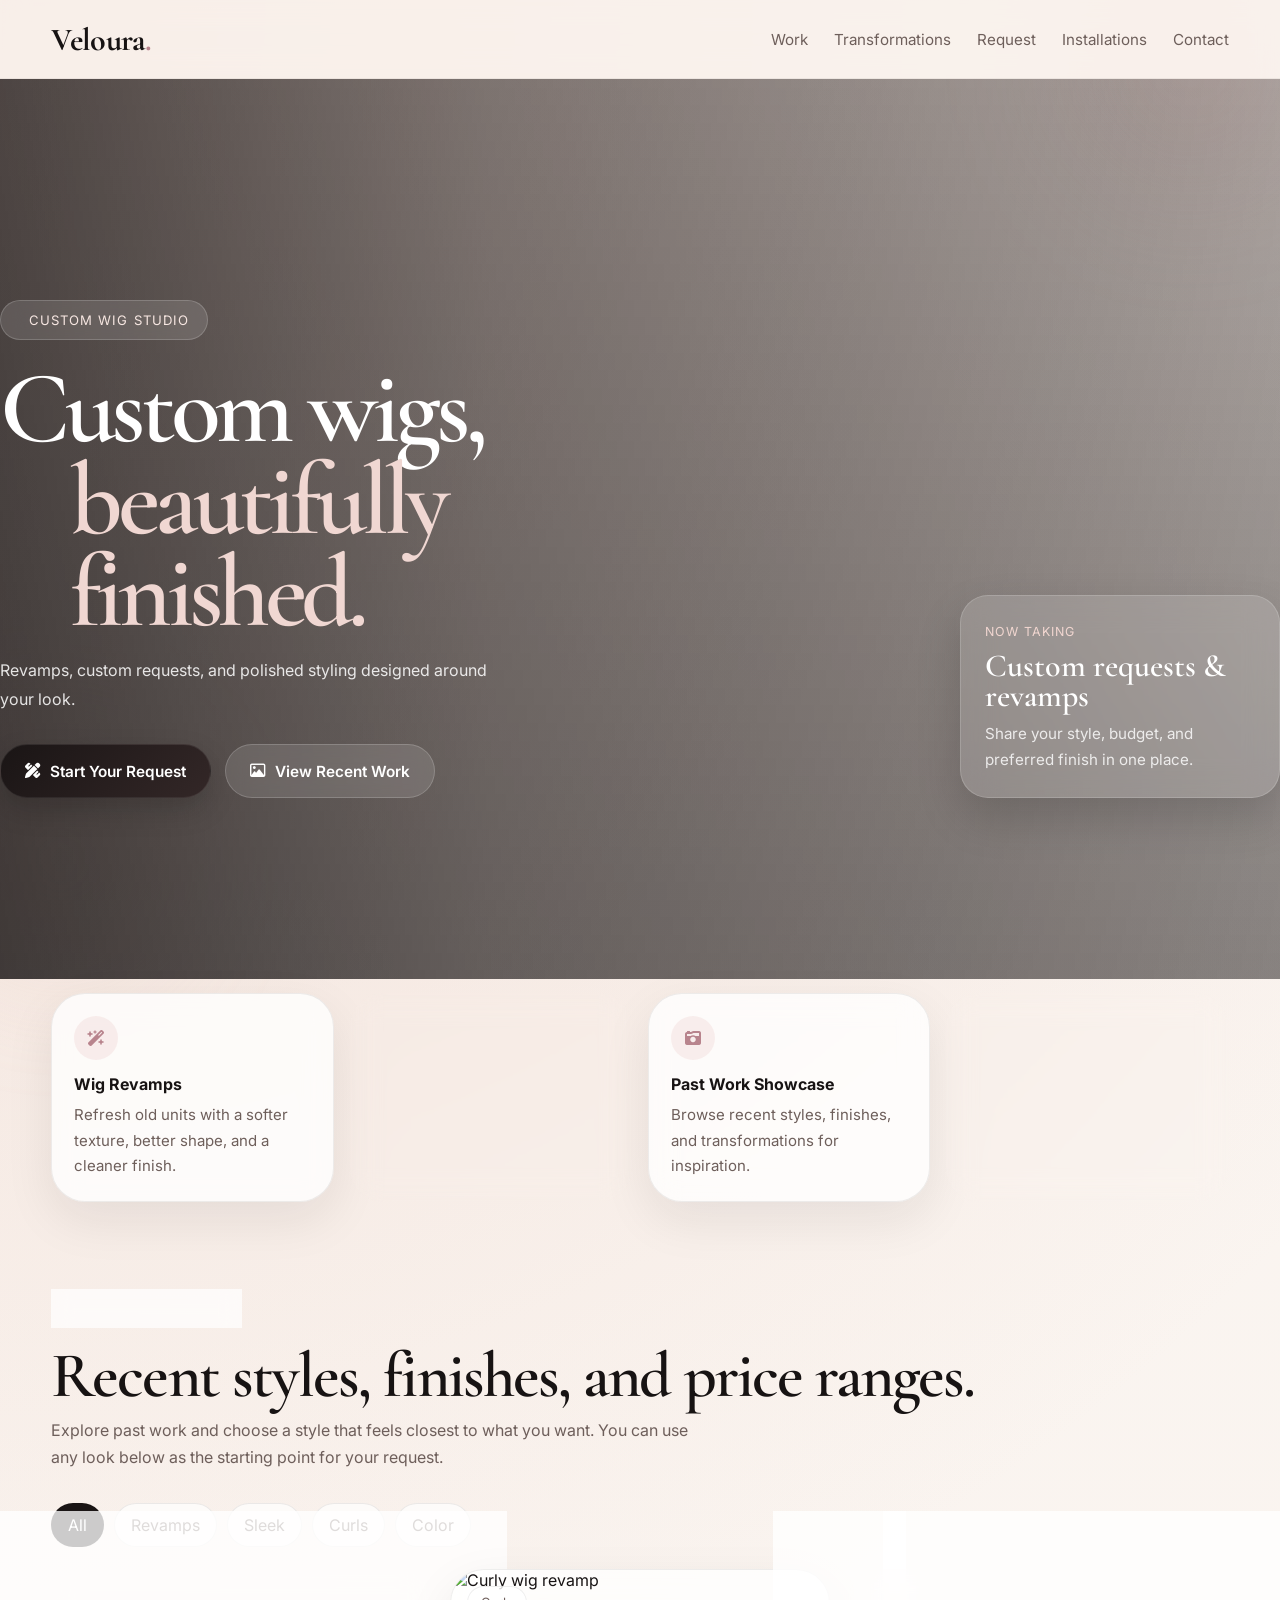
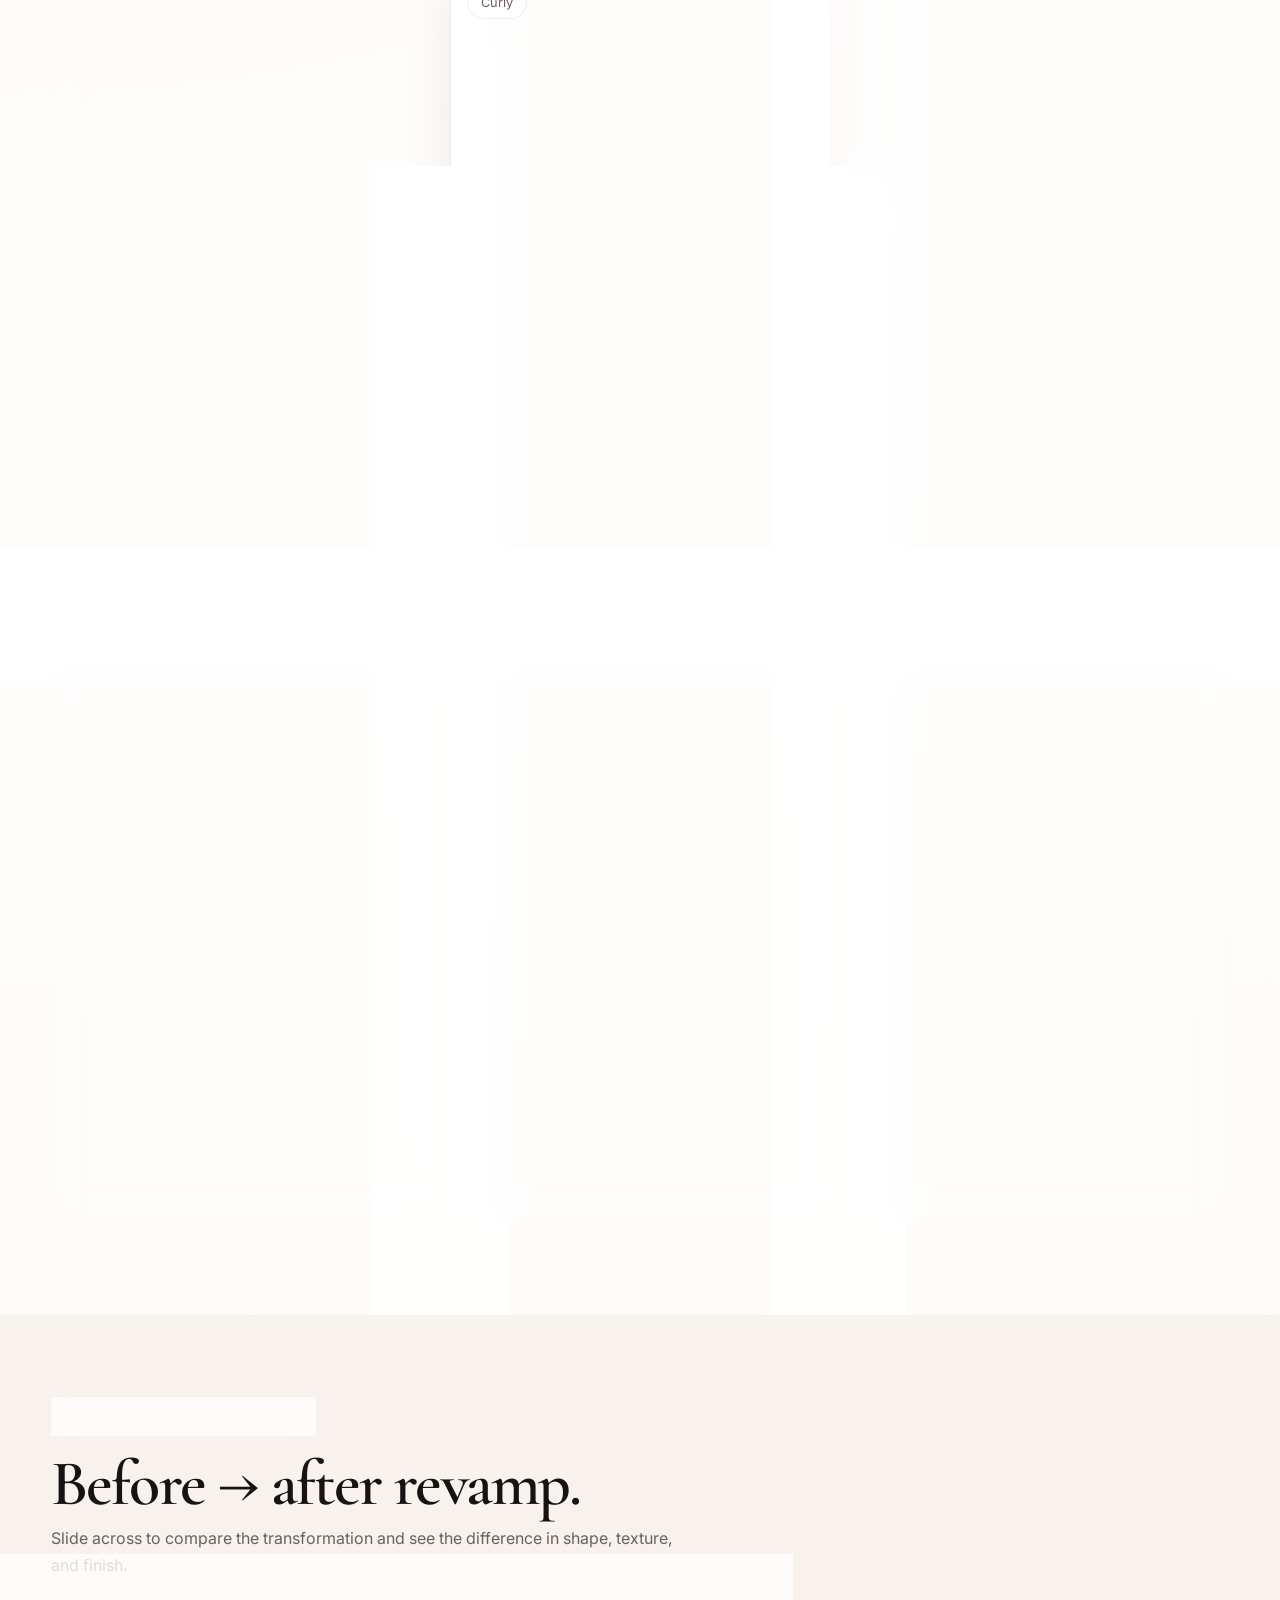
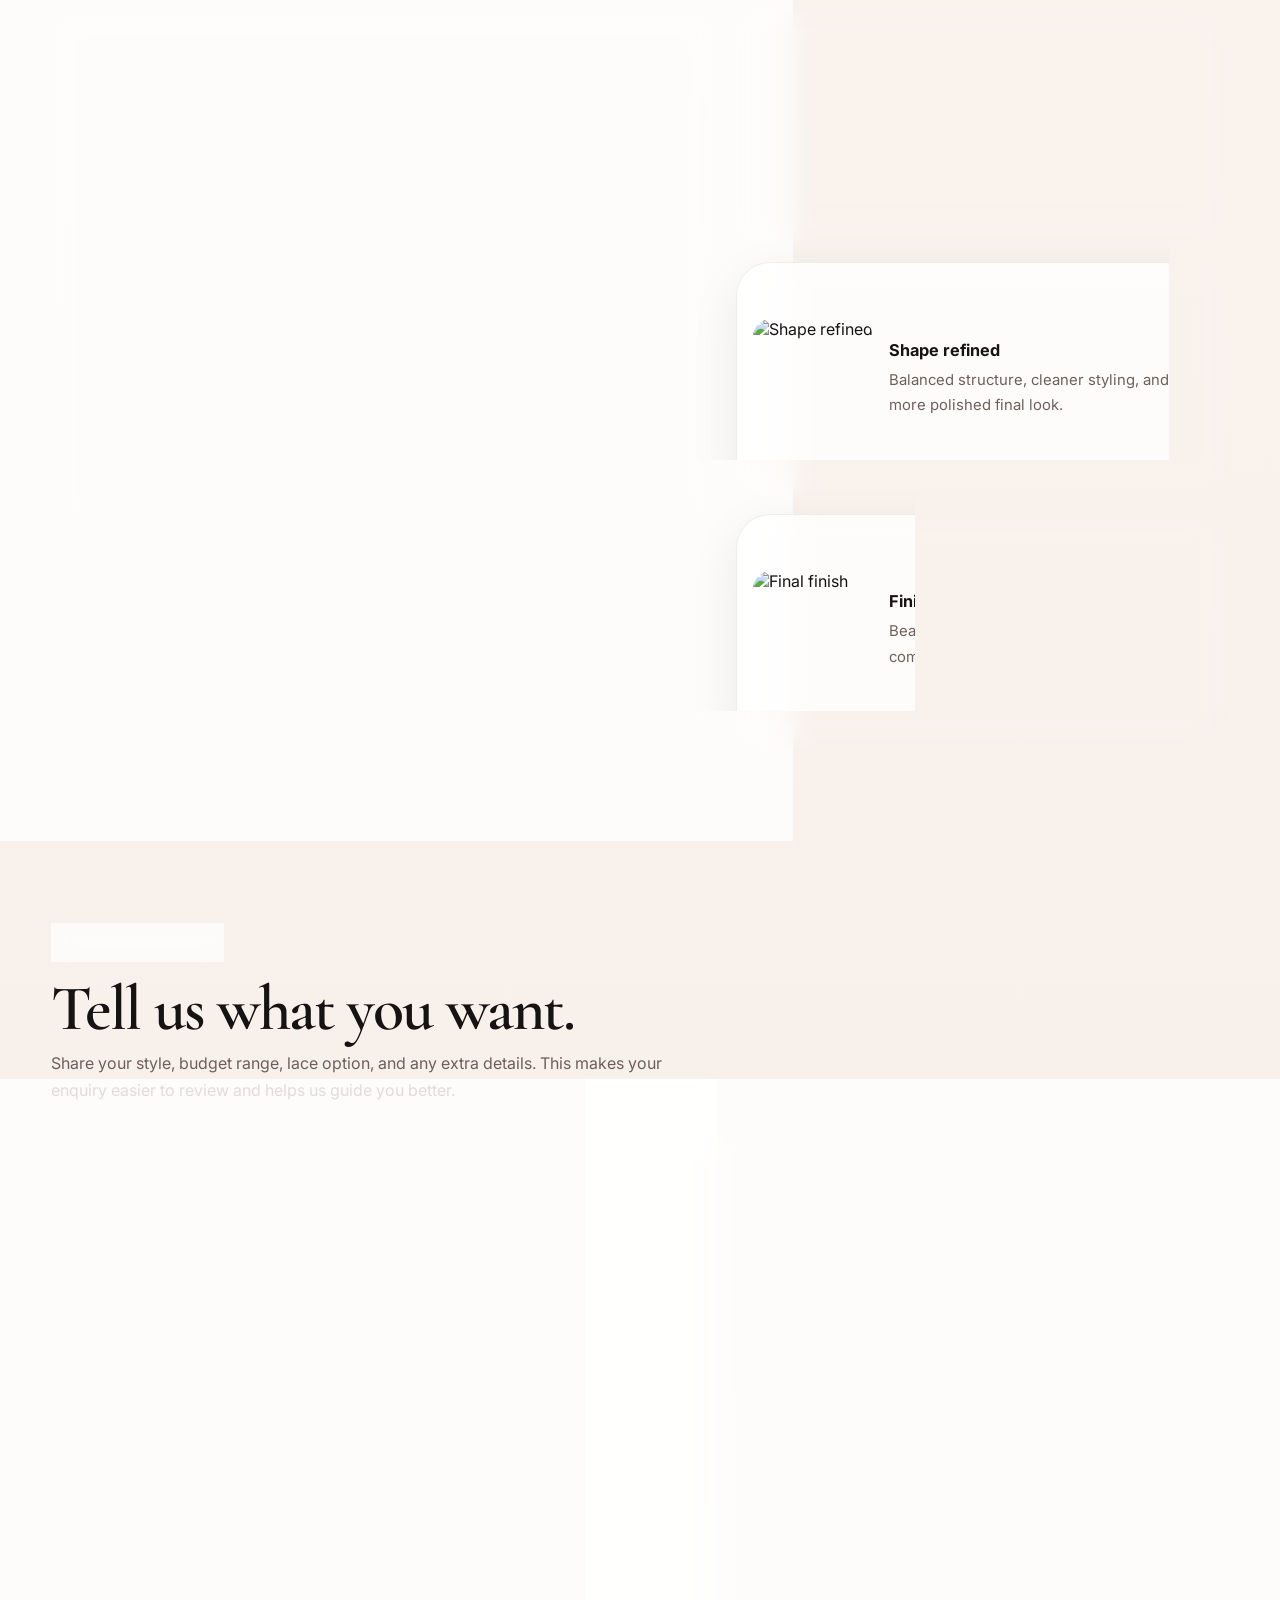
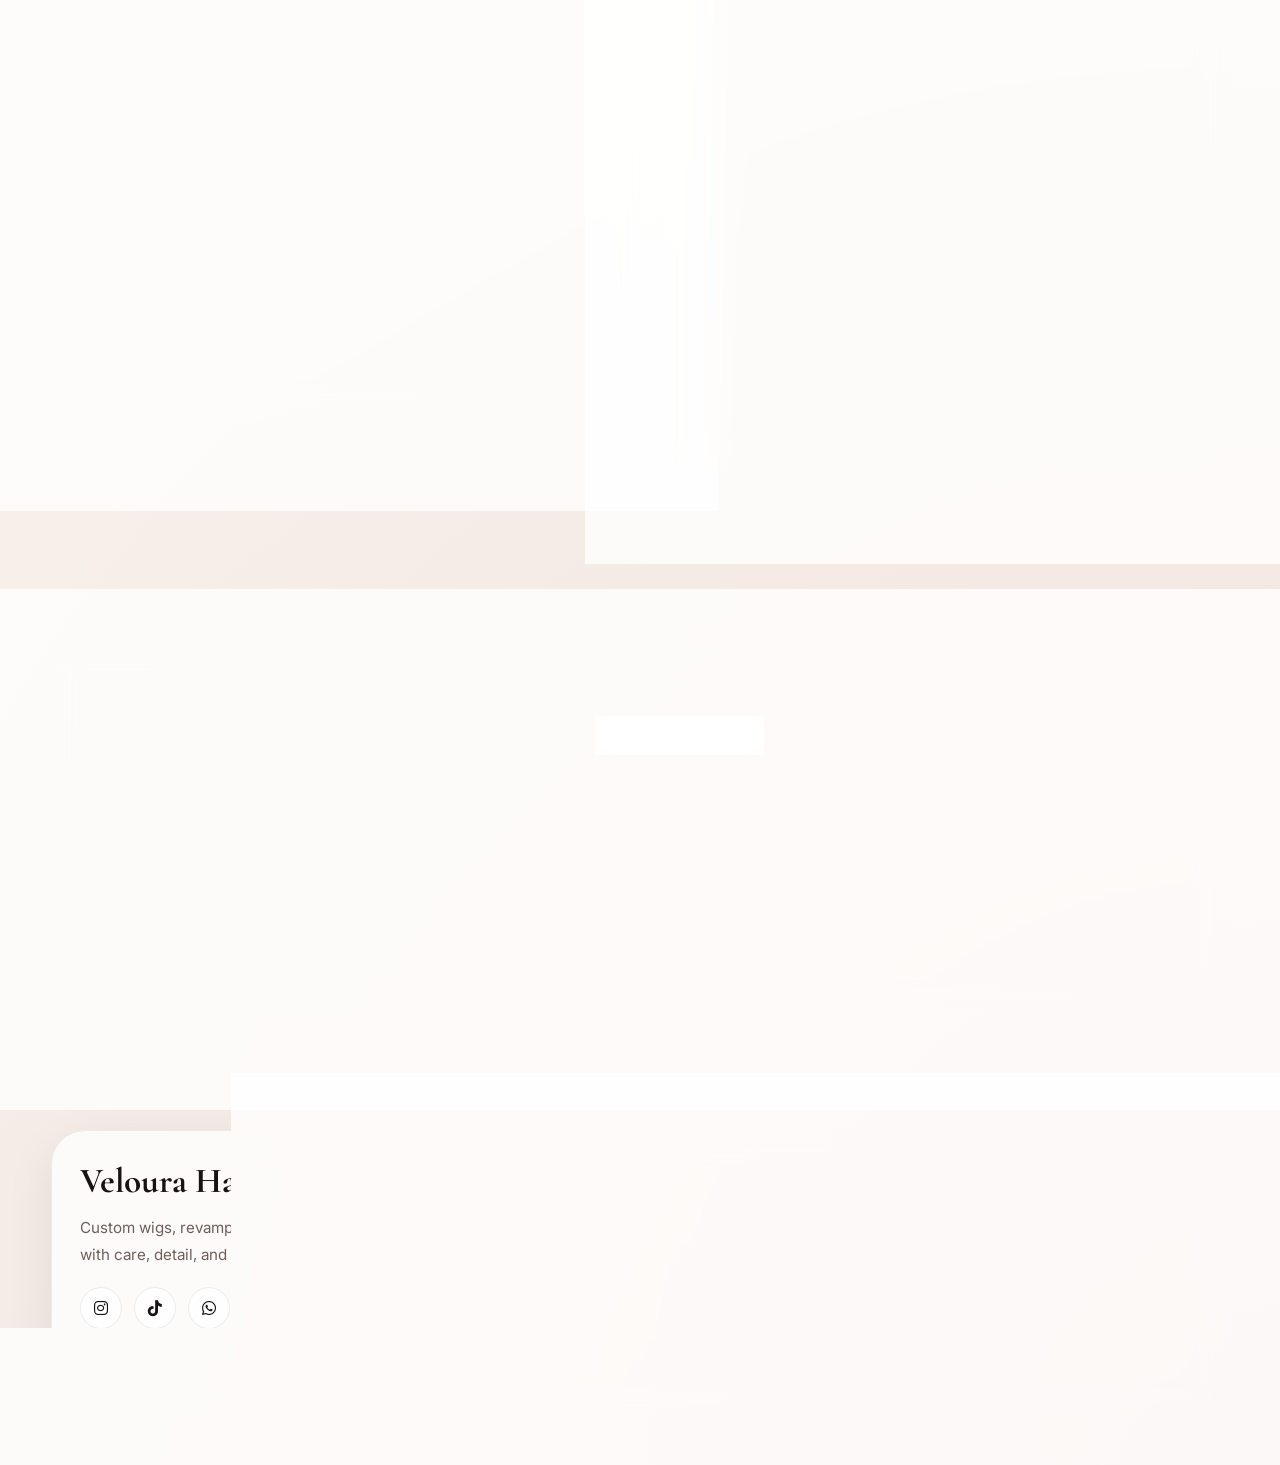
==== commit c506e903: "Update index.html" ====
--- a/index.html
+++ b/index.html
@@ -3,561 +3,2139 @@
 <head>
   <meta charset="UTF-8" />
   <meta name="viewport" content="width=device-width, initial-scale=1.0" />
-  <title>Velvet Crown Wigs | Premium Wig Store</title>
-  <meta name="description" content="Shop premium wigs, lace fronts, closures, glueless wigs, colored wigs, custom units, wig revamps, installs, and accessories." />
+  <title>Veloura Hair Studio</title>
+
+  <!-- Fonts -->
   <link rel="preconnect" href="https://fonts.googleapis.com">
   <link rel="preconnect" href="https://fonts.gstatic.com" crossorigin>
-  <link href="https://fonts.googleapis.com/css2?family=Plus+Jakarta+Sans:wght@400;500;600;700;800&family=DM+Serif+Display:ital@0;1&display=swap" rel="stylesheet">
-  <link rel="stylesheet" href="https://cdnjs.cloudflare.com/ajax/libs/font-awesome/6.5.2/css/all.min.css" crossorigin="anonymous" referrerpolicy="no-referrer" />
-  <link rel="stylesheet" href="styles.css" />
+  <link href="https://fonts.googleapis.com/css2?family=Inter:wght@400;500;600;700&family=Cormorant+Garamond:wght@500;600;700&display=swap" rel="stylesheet">
+
+  <!-- Font Awesome -->
+  <link
+    rel="stylesheet"
+    href="https://cdnjs.cloudflare.com/ajax/libs/font-awesome/6.5.2/css/all.min.css"
+  />
+
+  <style>
+    :root{
+      --bg:#f7efe8;
+      --bg-2:#f2e4dc;
+      --bg-3:#ead6ce;
+      --card:#fffaf7;
+      --card-2:rgba(255,255,255,0.75);
+      --text:#171313;
+      --muted:#6e5f5b;
+      --line:rgba(23,19,19,0.09);
+      --accent:#d89b9a;
+      --accent-2:#b8848d;
+      --accent-3:#e8c8bb;
+      --deep:#121010;
+      --shadow:0 18px 50px rgba(31, 20, 20, 0.08);
+      --radius-xl:34px;
+      --radius-lg:26px;
+      --radius-md:18px;
+      --max:1220px;
+    }
+
+    *{
+      margin:0;
+      padding:0;
+      box-sizing:border-box;
+    }
+
+    html{
+      scroll-behavior:smooth;
+    }
+
+    body{
+      font-family:"Inter", sans-serif;
+      color:var(--text);
+      background:
+        radial-gradient(circle at top left, rgba(232,200,187,0.55), transparent 28%),
+        radial-gradient(circle at bottom right, rgba(216,155,154,0.18), transparent 24%),
+        linear-gradient(to bottom, #fbf6f2 0%, #f6eee8 100%);
+      overflow-x:hidden;
+    }
+
+    body::before,
+    body::after{
+      content:"";
+      position:fixed;
+      border-radius:50%;
+      filter:blur(60px);
+      z-index:-1;
+      pointer-events:none;
+    }
+
+    body::before{
+      width:260px;
+      height:260px;
+      background:rgba(216,155,154,0.14);
+      top:-60px;
+      right:-40px;
+    }
+
+    body::after{
+      width:240px;
+      height:240px;
+      background:rgba(232,200,187,0.20);
+      bottom:-80px;
+      left:-60px;
+    }
+
+    img{
+      width:100%;
+      display:block;
+      object-fit:cover;
+    }
+
+    a{
+      color:inherit;
+      text-decoration:none;
+    }
+
+    button, input, select, textarea{
+      font:inherit;
+    }
+
+    .container{
+      width:min(92%, var(--max));
+      margin:0 auto;
+    }
+
+    .section{
+      padding:88px 0;
+    }
+
+    .eyebrow{
+      display:inline-flex;
+      align-items:center;
+      gap:10px;
+      padding:10px 16px;
+      border:1px solid rgba(23,19,19,0.08);
+      border-radius:999px;
+      background:rgba(255,255,255,0.72);
+      color:var(--muted);
+      font-size:0.82rem;
+      letter-spacing:0.08em;
+      text-transform:uppercase;
+      margin-bottom:18px;
+      backdrop-filter:blur(10px);
+    }
+
+    .eyebrow i{
+      color:var(--accent-2);
+    }
+
+    .section-head{
+      display:flex;
+      justify-content:space-between;
+      align-items:end;
+      gap:30px;
+      flex-wrap:wrap;
+      margin-bottom:32px;
+    }
+
+    .section-title{
+      font-family:"Cormorant Garamond", serif;
+      font-size:clamp(2.4rem, 5vw, 4.4rem);
+      line-height:0.95;
+      font-weight:600;
+      letter-spacing:-0.03em;
+      margin-bottom:10px;
+    }
+
+    .section-subtitle{
+      color:var(--muted);
+      max-width:640px;
+      font-size:1rem;
+      line-height:1.7;
+    }
+
+    .card{
+      background:rgba(255,255,255,0.78);
+      backdrop-filter:blur(14px);
+      border:1px solid rgba(23,19,19,0.07);
+      box-shadow:var(--shadow);
+      border-radius:var(--radius-xl);
+    }
+
+    .btn{
+      display:inline-flex;
+      align-items:center;
+      justify-content:center;
+      gap:10px;
+      padding:14px 24px;
+      border:none;
+      border-radius:999px;
+      cursor:pointer;
+      transition:all .3s ease;
+      font-size:0.96rem;
+      font-weight:600;
+    }
+
+    .btn-primary{
+      background:linear-gradient(135deg, #1a1515, #352a2a);
+      color:#fff;
+      box-shadow:0 14px 30px rgba(25,18,18,0.15);
+    }
+
+    .btn-primary:hover{
+      transform:translateY(-2px);
+    }
+
+    .btn-secondary{
+      background:rgba(255,255,255,0.74);
+      color:var(--text);
+      border:1px solid rgba(23,19,19,0.08);
+    }
+
+    .btn-secondary:hover{
+      transform:translateY(-2px);
+      background:#fff;
+    }
+
+    .pill{
+      padding:9px 14px;
+      border-radius:999px;
+      font-size:0.83rem;
+      color:var(--muted);
+      background:rgba(255,255,255,0.7);
+      border:1px solid rgba(23,19,19,0.08);
+    }
+
+    /* NAV */
+    .navbar{
+      position:sticky;
+      top:0;
+      z-index:1000;
+      background:rgba(250,244,239,0.78);
+      backdrop-filter:blur(14px);
+      border-bottom:1px solid rgba(23,19,19,0.06);
+    }
+
+    .nav-wrap{
+      min-height:78px;
+      display:flex;
+      justify-content:space-between;
+      align-items:center;
+      gap:20px;
+    }
+
+    .logo{
+      font-family:"Cormorant Garamond", serif;
+      font-size:2rem;
+      font-weight:700;
+      letter-spacing:-0.02em;
+    }
+
+    .logo span{
+      color:var(--accent-2);
+    }
+
+    .nav-links{
+      display:flex;
+      align-items:center;
+      gap:26px;
+    }
+
+    .nav-links a{
+      position:relative;
+      font-size:0.95rem;
+      color:var(--muted);
+      transition:.3s ease;
+    }
+
+    .nav-links a::after{
+      content:"";
+      position:absolute;
+      left:0;
+      bottom:-6px;
+      width:0;
+      height:1.5px;
+      background:var(--deep);
+      transition:.3s ease;
+    }
+
+    .nav-links a:hover{
+      color:var(--deep);
+    }
+
+    .nav-links a:hover::after{
+      width:100%;
+    }
+
+    .menu-toggle{
+      display:none;
+      width:46px;
+      height:46px;
+      border-radius:50%;
+      border:1px solid rgba(23,19,19,0.08);
+      background:rgba(255,255,255,0.75);
+      display:none;
+      align-items:center;
+      justify-content:center;
+      cursor:pointer;
+    }
+
+ .hero{
+  position: relative;
+  min-height: 100vh;
+  display: flex;
+  align-items: center;
+  background:
+    url("hero.webp")
+    center center/cover no-repeat;
+  overflow: hidden;
+}
+
+.hero-overlay{
+  position: absolute;
+  inset: 0;
+  background:
+    linear-gradient(90deg, rgba(18,14,14,0.68) 0%, rgba(18,14,14,0.42) 38%, rgba(18,14,14,0.18) 100%),
+    linear-gradient(180deg, rgba(18,14,14,0.18) 0%, rgba(18,14,14,0.38) 100%);
+}
+
+.hero-inner{
+  position: relative;
+  z-index: 2;
+  width: 100%;
+  display: flex;
+  align-items: flex-end;
+  justify-content: space-between;
+  gap: 40px;
+  padding: 110px 0 70px;
+}
+
+.hero-content{
+  max-width: 650px;
+  color: #fff;
+}
+
+.hero-badge{
+  display: inline-flex;
+  align-items: center;
+  gap: 10px;
+  padding: 11px 18px;
+  border-radius: 999px;
+  background: rgba(255,255,255,0.12);
+  border: 1px solid rgba(255,255,255,0.18);
+  backdrop-filter: blur(10px);
+  color: #f7e7e2;
+  font-size: 0.82rem;
+  letter-spacing: 0.08em;
+  text-transform: uppercase;
+  margin-bottom: 22px;
+}
+
+.hero-badge i{
+  color: #f1c2c0;
+}
+
+.hero-content h1{
+  font-family: "Cormorant Garamond", serif;
+  font-size: clamp(3.5rem, 8vw, 6.8rem);
+  line-height: 0.9;
+  font-weight: 600;
+  letter-spacing: -0.05em;
+  margin-bottom: 18px;
+  max-width: 620px;
+}
+
+.hero-content p{
+  max-width: 520px;
+  font-size: 1rem;
+  line-height: 1.8;
+  color: rgba(255,255,255,0.86);
+  margin-bottom: 30px;
+}
+
+.hero-actions{
+  display: flex;
+  flex-wrap: wrap;
+  gap: 14px;
+}
+
+.hero .btn{
+  min-height: 54px;
+  padding: 14px 24px;
+  border-radius: 999px;
+  font-weight: 600;
+}
+
+.hero .btn-primary{
+  background: linear-gradient(135deg, #1a1515, #332727);
+  color: #fff;
+  border: 1px solid rgba(255,255,255,0.08);
+  box-shadow: 0 12px 28px rgba(0,0,0,0.18);
+}
+
+.hero .btn-primary:hover{
+  transform: translateY(-2px);
+  background: linear-gradient(135deg, #241b1b, #3d2f2f);
+}
+
+.hero-btn-light{
+  background: rgba(255,255,255,0.12);
+  color: #fff;
+  border: 1px solid rgba(255,255,255,0.18);
+  backdrop-filter: blur(10px);
+}
+
+.hero-btn-light:hover{
+  background: rgba(255,255,255,0.18);
+  transform: translateY(-2px);
+}
+
+.hero-floating-card{
+  width: 320px;
+  padding: 24px;
+  border-radius: 28px;
+  background: rgba(255,255,255,0.14);
+  border: 1px solid rgba(255,255,255,0.16);
+  backdrop-filter: blur(16px);
+  box-shadow: 0 20px 45px rgba(0,0,0,0.16);
+  color: #fff;
+  align-self: flex-end;
+}
+
+.hero-floating-label{
+  display: inline-block;
+  font-size: 0.78rem;
+  letter-spacing: 0.08em;
+  text-transform: uppercase;
+  color: #f1d6d0;
+  margin-bottom: 12px;
+}
+
+.hero-floating-card h3{
+  font-family: "Cormorant Garamond", serif;
+  font-size: 2rem;
+  line-height: 0.95;
+  font-weight: 600;
+  margin-bottom: 10px;
+}
+
+.hero-floating-card p{
+  color: rgba(255,255,255,0.82);
+  font-size: 0.95rem;
+  line-height: 1.7;
+}
+
+    .hero-title{
+  margin: 0 0 16px;
+  font-family: "Cormorant Garamond", serif;
+  font-size: clamp(3.4rem, 8vw, 6.8rem);
+  line-height: 0.9;
+  letter-spacing: -0.06em;
+  font-weight: 600;
+  color: #ffffff;
+}
+
+.hero-title span{
+  display: block;
+}
+
+.hero-title span:last-child{
+  padding-left: 70px;
+  color: #f0d7d2;
+}
+@media (max-width: 980px){
+  .hero{
+    min-height: 92vh;
+    background-position: center;
+  }
+
+  .hero-inner{
+    flex-direction: column;
+    align-items: flex-start;
+    justify-content: center;
+    padding: 100px 0 60px;
+    gap: 26px;
+  }
+
+  .hero-floating-card{
+    width: min(100%, 360px);
+  }
+}
+
+@media (max-width: 768px){
+  .hero{
+    min-height: 86vh;
+  }
+
+  .hero-content{
+    max-width: 100%;
+  }
+
+  .hero-content h1{
+    font-size: 4rem;
+  }
+
+  .hero-content p{
+    max-width: 100%;
+    font-size: 0.98rem;
+  }
+}
+
+@media (max-width: 560px){
+  .hero{
+    min-height: 78vh;
+  }
+
+  .hero-inner{
+    padding: 88px 0 48px;
+    gap: 20px;
+  }
+
+  .hero-content h1{
+    font-size: 3.1rem;
+  }
+
+  .hero-content p{
+    font-size: 0.95rem;
+    margin-bottom: 24px;
+  }
+
+  .hero-actions{
+    flex-direction: column;
+    width: 100%;
+  }
+
+  .hero-actions .btn{
+    width: 100%;
+  }
+
+  .hero-floating-card{
+    width: 100%;
+    padding: 20px;
+    border-radius: 22px;
+  }
+
+  .hero-floating-card h3{
+    font-size: 1.7rem;
+  }
+}
+
+    /* STRIP */
+    .service-strip{
+      padding-top:14px;
+    }
+
+    .service-strip-grid{
+      display:grid;
+      grid-template-columns:repeat(4,1fr);
+      gap:16px;
+    }
+
+    .service-box{
+      padding:22px;
+      transition:transform .3s ease;
+    }
+
+    .service-box:hover{
+      transform:translateY(-4px);
+    }
+
+    .service-box i{
+      width:44px;
+      height:44px;
+      border-radius:50%;
+      display:grid;
+      place-items:center;
+      background:rgba(216,155,154,0.15);
+      color:var(--accent-2);
+      margin-bottom:14px;
+    }
+
+    .service-box h4{
+      font-size:1rem;
+      margin-bottom:8px;
+    }
+
+    .service-box p{
+      color:var(--muted);
+      font-size:0.94rem;
+      line-height:1.7;
+    }
+
+    /* LOOKBOOK */
+    .filters{
+      display:flex;
+      gap:10px;
+      flex-wrap:wrap;
+      margin-bottom:22px;
+    }
+
+    .filter-btn{
+      border:none;
+      cursor:pointer;
+      padding:11px 16px;
+      border-radius:999px;
+      background:rgba(255,255,255,0.7);
+      border:1px solid rgba(23,19,19,0.08);
+      color:var(--muted);
+      transition:.3s ease;
+    }
+
+    .filter-btn.active,
+    .filter-btn:hover{
+      background:#1a1515;
+      color:#fff;
+    }
+
+    .lookbook-grid{
+      display:grid;
+      grid-template-columns:repeat(3,1fr);
+      gap:18px;
+    }
+
+    .work-card{
+      overflow:hidden;
+      transition:transform .35s ease, box-shadow .35s ease;
+    }
+
+    .work-card:hover{
+      transform:translateY(-6px);
+      box-shadow:0 24px 55px rgba(31,20,20,0.12);
+    }
+
+    .work-card.hide{
+      display:none;
+    }
+
+    .work-image{
+      position:relative;
+      height:340px;
+      overflow:hidden;
+    }
+
+    .work-image img{
+      height:100%;
+      transition:transform .7s ease;
+    }
+
+    .work-card:hover .work-image img{
+      transform:scale(1.04);
+    }
+
+    .work-tag{
+      position:absolute;
+      top:16px;
+      left:16px;
+      padding:8px 13px;
+      border-radius:999px;
+      background:rgba(255,255,255,0.82);
+      border:1px solid rgba(23,19,19,0.07);
+      color:var(--muted);
+      font-size:0.8rem;
+    }
+
+    .work-content{
+      padding:22px;
+    }
+
+    .work-top{
+      display:flex;
+      justify-content:space-between;
+      align-items:flex-start;
+      gap:14px;
+      margin-bottom:12px;
+    }
+
+    .work-top h3{
+      font-family:"Cormorant Garamond", serif;
+      font-size:2rem;
+      line-height:0.95;
+      font-weight:600;
+    }
+
+    .price{
+      white-space:nowrap;
+      font-size:0.83rem;
+      color:var(--accent-2);
+      background:rgba(216,155,154,0.12);
+      border:1px solid rgba(216,155,154,0.18);
+      padding:8px 12px;
+      border-radius:999px;
+    }
+
+    .meta{
+      display:flex;
+      flex-wrap:wrap;
+      gap:8px;
+      margin-bottom:14px;
+    }
+
+    .meta span{
+      font-size:0.8rem;
+      color:var(--muted);
+      padding:7px 10px;
+      border-radius:999px;
+      background:rgba(255,255,255,0.55);
+      border:1px solid rgba(23,19,19,0.07);
+    }
+
+    .work-content p{
+      color:var(--muted);
+      font-size:0.95rem;
+      line-height:1.7;
+      margin-bottom:18px;
+    }
+
+    .work-actions{
+      display:flex;
+      gap:10px;
+      flex-wrap:wrap;
+    }
+
+    .mini-btn{
+      border:none;
+      cursor:pointer;
+      padding:11px 16px;
+      border-radius:999px;
+      transition:.3s ease;
+      font-weight:600;
+    }
+
+    .mini-btn.primary{
+      background:#1a1515;
+      color:#fff;
+    }
+
+    .mini-btn.secondary{
+      background:rgba(255,255,255,0.8);
+      color:var(--text);
+      border:1px solid rgba(23,19,19,0.08);
+    }
+
+    /* TRANSFORMATIONS */
+    .transform-grid{
+      display:grid;
+      grid-template-columns:1.15fr 0.85fr;
+      gap:18px;
+    }
+
+    .compare-card{
+      padding:24px;
+    }
+
+    .compare-card p{
+      color:var(--muted);
+      line-height:1.7;
+      margin-top:8px;
+    }
+
+    .compare-box{
+      position:relative;
+      height:560px;
+      border-radius:24px;
+      overflow:hidden;
+      margin-top:18px;
+      border:1px solid rgba(23,19,19,0.06);
+    }
+
+    .compare-box img{
+      position:absolute;
+      inset:0;
+      width:100%;
+      height:100%;
+    }
+
+    .compare-after{
+      clip-path:inset(0 0 0 50%);
+      transition:clip-path .08s linear;
+    }
+
+    .compare-line{
+      position:absolute;
+      top:0;
+      left:50%;
+      width:2px;
+      height:100%;
+      background:#fff;
+      transform:translateX(-50%);
+      z-index:3;
+    }
+
+    .compare-handle{
+      position:absolute;
+      top:50%;
+      left:50%;
+      transform:translate(-50%,-50%);
+      width:54px;
+      height:54px;
+      border-radius:50%;
+      background:rgba(255,255,255,0.85);
+      display:grid;
+      place-items:center;
+      border:1px solid rgba(23,19,19,0.08);
+      z-index:4;
+      color:var(--accent-2);
+      box-shadow:var(--shadow);
+    }
+
+    .compare-label{
+      position:absolute;
+      top:16px;
+      padding:9px 14px;
+      border-radius:999px;
+      background:rgba(255,255,255,0.85);
+      border:1px solid rgba(23,19,19,0.07);
+      font-size:0.82rem;
+      z-index:5;
+      color:var(--muted);
+    }
+
+    .label-before{ left:16px; }
+    .label-after{ right:16px; }
+
+    .compare-range{
+      width:100%;
+      margin-top:18px;
+      accent-color:#191414;
+      cursor:pointer;
+    }
+
+    .transform-side{
+      display:grid;
+      gap:18px;
+    }
+
+    .mini-transform{
+      padding:16px;
+      display:grid;
+      grid-template-columns:120px 1fr;
+      gap:16px;
+      align-items:center;
+    }
+
+    .mini-transform img{
+      height:120px;
+      border-radius:18px;
+    }
+
+    .mini-transform h4{
+      font-size:1.02rem;
+      margin-bottom:8px;
+    }
+
+    .mini-transform p{
+      color:var(--muted);
+      font-size:0.93rem;
+      line-height:1.7;
+    }
+
+    /* REQUEST */
+    .studio-grid{
+      display:grid;
+      grid-template-columns:1.02fr 0.98fr;
+      gap:18px;
+      align-items:start;
+    }
+
+    .form-card,
+    .summary-card{
+      padding:28px;
+    }
+
+    .form-card h3,
+    .summary-card h3{
+      font-family:"Cormorant Garamond", serif;
+      font-size:2.2rem;
+      line-height:1;
+      margin-bottom:10px;
+    }
+
+    .lead{
+      color:var(--muted);
+      line-height:1.7;
+      margin-bottom:22px;
+    }
+
+    .form-grid{
+      display:grid;
+      grid-template-columns:1fr 1fr;
+      gap:16px;
+    }
+
+    .field{
+      display:flex;
+      flex-direction:column;
+      gap:8px;
+    }
+
+    .field.full{
+      grid-column:1 / -1;
+    }
+
+    .field label{
+      font-size:0.92rem;
+      color:var(--text);
+      font-weight:500;
+    }
+
+    .field input,
+    .field select,
+    .field textarea{
+      width:100%;
+      border:1px solid rgba(23,19,19,0.08);
+      background:rgba(255,255,255,0.75);
+      color:var(--text);
+      padding:14px 14px;
+      border-radius:16px;
+      outline:none;
+      transition:.25s ease;
+    }
+
+    .field textarea{
+      min-height:120px;
+      resize:vertical;
+    }
+
+    .field input:focus,
+    .field select:focus,
+    .field textarea:focus{
+      border-color:rgba(184,132,141,0.45);
+      box-shadow:0 0 0 4px rgba(184,132,141,0.08);
+    }
+
+    .quick-picks{
+      display:flex;
+      flex-wrap:wrap;
+      gap:10px;
+    }
+
+    .quick-pick{
+      padding:10px 14px;
+      border-radius:999px;
+      border:1px solid rgba(23,19,19,0.08);
+      background:rgba(255,255,255,0.74);
+      color:var(--muted);
+      cursor:pointer;
+      transition:.25s ease;
+    }
+
+    .quick-pick.active,
+    .quick-pick:hover{
+      background:#1a1515;
+      color:#fff;
+    }
+
+    .form-actions{
+      display:flex;
+      flex-wrap:wrap;
+      gap:12px;
+      margin-top:22px;
+    }
+
+    .summary-top{
+      display:flex;
+      align-items:flex-start;
+      justify-content:space-between;
+      gap:14px;
+      flex-wrap:wrap;
+      margin-bottom:20px;
+    }
+
+    .fit-pill{
+      padding:10px 14px;
+      border-radius:999px;
+      font-size:0.82rem;
+      font-weight:600;
+      background:rgba(216,155,154,0.12);
+      color:var(--accent-2);
+      border:1px solid rgba(216,155,154,0.16);
+    }
+
+    .meter-wrap{
+      margin-bottom:22px;
+    }
+
+    .meter-head{
+      display:flex;
+      justify-content:space-between;
+      margin-bottom:10px;
+      color:var(--muted);
+      font-size:0.92rem;
+    }
+
+    .meter{
+      height:10px;
+      border-radius:999px;
+      background:rgba(23,19,19,0.07);
+      overflow:hidden;
+    }
+
+    .meter-fill{
+      width:15%;
+      height:100%;
+      background:linear-gradient(90deg, #171313, #b8848d, #e1b0ab);
+      transition:width .3s ease;
+    }
+
+    .summary-list{
+      display:grid;
+      gap:12px;
+      margin-bottom:18px;
+    }
+
+    .summary-item{
+      display:flex;
+      justify-content:space-between;
+      gap:16px;
+      padding:14px 16px;
+      border-radius:16px;
+      background:rgba(255,255,255,0.7);
+      border:1px solid rgba(23,19,19,0.07);
+    }
+
+    .summary-item span:first-child{
+      color:var(--muted);
+    }
+
+    .summary-item span:last-child{
+      max-width:62%;
+      text-align:right;
+    }
+
+    .summary-note{
+      padding:16px;
+      border-radius:18px;
+      background:rgba(216,155,154,0.10);
+      border:1px solid rgba(216,155,154,0.16);
+      color:#5e4d4d;
+      line-height:1.7;
+      font-size:0.94rem;
+    }
+
+    /* FUTURE INSTALLATIONS */
+    .future-card{
+      display:grid;
+      grid-template-columns:0.9fr 1.1fr;
+      gap:22px;
+      padding:24px;
+      align-items:center;
+      overflow:hidden;
+    }
+
+    .future-image{
+      border-radius:26px;
+      overflow:hidden;
+      min-height:320px;
+    }
+
+    .future-image img{
+      height:100%;
+    }
+
+    .future-copy h3{
+      font-family:"Cormorant Garamond", serif;
+      font-size:3rem;
+      line-height:0.95;
+      margin-bottom:14px;
+    }
+
+    .future-copy p{
+      color:var(--muted);
+      line-height:1.8;
+      max-width:560px;
+      margin-bottom:18px;
+    }
+
+    .future-note{
+      display:inline-flex;
+      align-items:center;
+      gap:10px;
+      padding:11px 16px;
+      border-radius:999px;
+      background:#171313;
+      color:#fff;
+      font-size:0.9rem;
+    }
+
+    /* FOOTER */
+    footer{
+      padding:26px 0 46px;
+    }
+
+    .footer{
+      padding:28px;
+      overflow:hidden;
+    }
+
+    .footer-grid{
+      display:grid;
+      grid-template-columns:1.1fr 0.9fr 0.8fr;
+      gap:26px;
+      align-items:start;
+    }
+
+    .footer-brand h3{
+      font-family:"Cormorant Garamond", serif;
+      font-size:2.2rem;
+      margin-bottom:12px;
+    }
+
+    .footer-brand p,
+    .footer-links a,
+    .footer-contact p{
+      color:var(--muted);
+      line-height:1.8;
+      font-size:0.95rem;
+    }
+
+    .footer-links{
+      display:grid;
+      gap:10px;
+    }
+
+    .footer-links a{
+      transition:.25s ease;
+    }
+
+    .footer-links a:hover{
+      color:var(--text);
+    }
+
+    .socials{
+      display:flex;
+      gap:12px;
+      margin-top:18px;
+      flex-wrap:wrap;
+    }
+
+    .socials a{
+      width:42px;
+      height:42px;
+      border-radius:50%;
+      display:grid;
+      place-items:center;
+      background:rgba(255,255,255,0.78);
+      border:1px solid rgba(23,19,19,0.08);
+      color:var(--text);
+      transition:.3s ease;
+    }
+
+    .socials a:hover{
+      background:#171313;
+      color:#fff;
+      transform:translateY(-2px);
+    }
+
+    .footer-bottom{
+      display:flex;
+      justify-content:space-between;
+      gap:14px;
+      flex-wrap:wrap;
+      margin-top:24px;
+      padding-top:18px;
+      border-top:1px solid rgba(23,19,19,0.08);
+      color:var(--muted);
+      font-size:0.92rem;
+    }
+
+    @keyframes fadeUp{
+      from{
+        opacity:0;
+        transform:translateY(16px);
+      }
+      to{
+        opacity:1;
+        transform:translateY(0);
+      }
+    }
+
+    /* RESPONSIVE */
+    @media (max-width: 1100px){
+      .hero-grid,
+      .transform-grid,
+      .studio-grid,
+      .future-card,
+      .footer-grid{
+        grid-template-columns:1fr;
+      }
+
+      .service-strip-grid,
+      .lookbook-grid{
+        grid-template-columns:repeat(2,1fr);
+      }
+
+      .hero-copy,
+      .hero-visual{
+        min-height:auto;
+      }
+
+      .hero-visual{
+        grid-template-rows:340px 240px;
+      }
+    }
+
+    @media (max-width: 820px){
+      .nav-links{
+        position:absolute;
+        top:79px;
+        right:4%;
+        width:92%;
+        padding:20px;
+        border-radius:24px;
+        background:rgba(255,250,247,0.96);
+        border:1px solid rgba(23,19,19,0.08);
+        box-shadow:var(--shadow);
+        display:none;
+        flex-direction:column;
+        align-items:flex-start;
+      }
+
+      .nav-links.show{
+        display:flex;
+      }
+
+      .menu-toggle{
+        display:flex;
+      }
+
+      .service-strip-grid,
+      .lookbook-grid,
+      .form-grid{
+        grid-template-columns:1fr;
+      }
+
+      .hero-copy{
+        padding:28px;
+      }
+
+      .hero-visual{
+        grid-template-columns:1fr;
+        grid-template-rows:280px 240px 240px;
+      }
+
+      .hero-image.tall{
+        grid-row:span 1;
+      }
+
+      .compare-box{
+        height:420px;
+      }
+
+      .mini-transform{
+        grid-template-columns:1fr;
+      }
+
+      .mini-transform img{
+        height:220px;
+      }
+
+      .summary-item{
+        flex-direction:column;
+      }
+
+      .summary-item span:last-child{
+        max-width:100%;
+        text-align:left;
+      }
+
+      .section{
+        padding:72px 0;
+      }
+    }
+
+    @media (max-width: 560px){
+      .hero-copy h1{
+        font-size:3.5rem;
+      }
+
+      .section-title{
+        font-size:3rem;
+      }
+
+      .work-top{
+        flex-direction:column;
+      }
+
+      .form-card,
+      .summary-card,
+      .compare-card,
+      .footer,
+      .future-card{
+        padding:20px;
+      }
+
+      .compare-box{
+        height:330px;
+      }
+
+      .future-copy h3{
+        font-size:2.4rem;
+      }
+
+      .footer-brand h3{
+        font-size:2rem;
+      }
+    }
+  </style>
 </head>
-<body data-page="home">
-  <a class="skip-link" href="#main-content">Skip to content</a>
-
-  <div class="promo-bar">
-    <div class="container promo-inner">
-      <span class="promo-pill"><i class="fa-solid fa-tag"></i> Save up to 20% on selected wigs</span>
-      <span>Free delivery on eligible orders above GH₵1,500</span>
-      <a href="products.html?collection=sale" class="promo-link">Shop Sale</a>
+<body>
+
+  <nav class="navbar">
+    <div class="container nav-wrap">
+      <a href="#" class="logo">Veloura<span>.</span></a>
+
+      <div class="nav-links" id="navLinks">
+        <a href="#work">Work</a>
+        <a href="#transformations">Transformations</a>
+        <a href="#request">Request</a>
+        <a href="#future">Installations</a>
+        <a href="#footer">Contact</a>
+      </div>
+
+      <button class="menu-toggle" id="menuToggle" aria-label="Open menu">
+        <i class="fa-solid fa-bars"></i>
+      </button>
+    </div>
+  </nav>
+
+<header class="hero">
+  <div class="hero-overlay"></div>
+
+  <div class="container hero-inner">
+    <div class="hero-content">
+      <div class="hero-badge">
+        <i class="fa-solid fa-sparkles"></i>
+        Custom Wig Studio
+      </div>
+
+    <div class="hero-text-wrap">
+  <h1 class="hero-title">
+    <span>Custom wigs,</span>
+    <span>beautifully finished.</span>
+  </h1>
+
+  <p class="hero-subtext">
+    Revamps, custom requests, and polished styling designed around your look.
+  </p>
+</div>
+
+      <div class="hero-actions">
+        <a href="#request" class="btn btn-primary">
+          <i class="fa-solid fa-pen-ruler"></i>
+          Start Your Request
+        </a>
+
+        <a href="#work" class="btn btn-secondary hero-btn-light">
+          <i class="fa-regular fa-image"></i>
+          View Recent Work
+        </a>
+      </div>
+    </div>
+
+    <div class="hero-floating-card">
+      <span class="hero-floating-label">Now taking</span>
+      <h3>Custom requests & revamps</h3>
+      <p>Share your style, budget, and preferred finish in one place.</p>
     </div>
   </div>
-
-  <div class="utility-bar">
-    <div class="container utility-inner">
-      <div class="utility-links">
-        <a href="#help-center">Help Center</a>
-        <a href="#shipping-info">Shipping</a>
-        <a href="#returns-info">Returns</a>
-        <a href="#consultation">Consultation</a>
+</header>
+  <section class="service-strip">
+    <div class="container service-strip-grid">
+      <div class="service-box card">
+        <i class="fa-solid fa-wand-magic-sparkles"></i>
+        <h4>Wig Revamps</h4>
+        <p>Refresh old units with a softer texture, better shape, and a cleaner finish.</p>
       </div>
-      <div class="utility-meta">
-        <a href="tel:+233000000000"><i class="fa-solid fa-phone"></i> +233 00 000 0000</a>
-        <a href="https://wa.me/233000000000" target="_blank" rel="noreferrer"><i class="fa-brands fa-whatsapp"></i> WhatsApp support</a>
+
+      <div class="service-box card">
+        <i class="fa-solid fa-scissors"></i>
+        <h4>Custom Wig Requests</h4>
+        <p>Share the look you want, your preferred length, lace option, and budget range.</p>
+      </div>
+
+      <div class="service-box card">
+        <i class="fa-solid fa-camera-retro"></i>
+        <h4>Past Work Showcase</h4>
+        <p>Browse recent styles, finishes, and transformations for inspiration.</p>
+      </div>
+
+      <div class="service-box card">
+        <i class="fa-solid fa-clock"></i>
+        <h4>Installations — Soon</h4>
+        <p>Installation appointments will be added in a future update.</p>
       </div>
     </div>
-  </div>
-
-  <header class="site-header" id="top">
-    <div class="header-main-wrap">
-      <div class="container header-main">
-        <button class="mobile-nav-trigger icon-btn" type="button" aria-label="Open menu" aria-expanded="false" aria-controls="mobile-menu">
-          <i class="fa-solid fa-bars"></i>
-        </button>
-
-        <a href="index.html" class="brand" aria-label="Velvet Crown Wigs home">
-          <span class="brand-mark"><i class="fa-solid fa-crown"></i></span>
-          <span class="brand-copy">
-            <strong>Velvet Crown Wigs</strong>
-            <span>Luxury units, installs & revamps</span>
-          </span>
-        </a>
-
-        <form class="global-search" action="products.html" method="get" role="search">
-          <label class="sr-only" for="site-search">Search the store</label>
-          <input id="site-search" name="q" type="search" placeholder="Search wigs by texture, lace, color, length..." autocomplete="off" />
-          <button type="submit" aria-label="Search store"><i class="fa-solid fa-magnifying-glass"></i></button>
-          <div class="search-suggestions" hidden>
-            <a href="products.html?q=body+wave">Body Wave</a>
-            <a href="products.html?q=glueless">Glueless</a>
-            <a href="products.html?q=closure">Closure Wigs</a>
-            <a href="products.html?q=blonde">Blonde Wigs</a>
-          </div>
-        </form>
-
-        <div class="header-actions">
-          <a class="icon-btn desktop-only" href="#account-panel" aria-label="Account">
-            <i class="fa-regular fa-user"></i>
-          </a>
-          <button class="icon-btn wishlist-trigger" type="button" aria-label="Wishlist" data-open-panel="wishlist-panel">
-            <i class="fa-regular fa-heart"></i>
-            <span class="count" data-wishlist-count>0</span>
-          </button>
-          <button class="icon-btn cart-trigger" type="button" aria-label="Cart" data-open-panel="cart-panel">
-            <i class="fa-solid fa-bag-shopping"></i>
-            <span class="count" data-cart-count>0</span>
-          </button>
+  </section>
+
+  <section class="section" id="work">
+    <div class="container">
+      <div class="section-head">
+        <div>
+          <div class="eyebrow">
+            <i class="fa-regular fa-image"></i>
+            Signature Work
+          </div>
+          <h2 class="section-title">Recent styles, finishes, and price ranges.</h2>
+          <p class="section-subtitle">
+            Explore past work and choose a style that feels closest to what you want.
+            You can use any look below as the starting point for your request.
+          </p>
+        </div>
+      </div>
+
+      <div class="filters">
+        <button class="filter-btn active" data-filter="all">All</button>
+        <button class="filter-btn" data-filter="revamp">Revamps</button>
+        <button class="filter-btn" data-filter="sleek">Sleek</button>
+        <button class="filter-btn" data-filter="curls">Curls</button>
+        <button class="filter-btn" data-filter="color">Color</button>
+      </div>
+
+      <div class="lookbook-grid">
+        <article class="work-card card" data-category="revamp sleek"
+          data-style="Soft sleek middle-part finish"
+          data-texture="Straight"
+          data-length="20 inches"
+          data-lace="5x5 Closure"
+          data-budget="₵350 – ₵550"
+          data-note="A sleek, soft-finish look with a clean middle part and smooth finish.">
+          <div class="work-image">
+            <img src="a1.jpg" alt="Sleek wig finish">
+            <span class="work-tag">Revamp</span>
+          </div>
+          <div class="work-content">
+            <div class="work-top">
+              <h3>Soft Sleek Finish</h3>
+              <span class="price">₵350 – ₵550</span>
+            </div>
+            <div class="meta">
+              <span>Straight</span>
+              <span>20"</span>
+              <span>5x5 Closure</span>
+            </div>
+            <p>A polished finish with a soft lay, smooth texture, and a clean silhouette.</p>
+            <div class="work-actions">
+              <button class="mini-btn primary use-look-btn">Choose This Style</button>
+              <button class="mini-btn secondary">Save Idea</button>
+            </div>
+          </div>
+        </article>
+
+        <article class="work-card card" data-category="revamp curls"
+          data-style="Defined curly revamp"
+          data-texture="Curly"
+          data-length="18 inches"
+          data-lace="Closure"
+          data-budget="₵300 – ₵500"
+          data-note="Defined curls with refreshed shape and improved softness.">
+          <div class="work-image">
+            <img src="a2.jpg" alt="Curly wig revamp">
+            <span class="work-tag">Curly</span>
+          </div>
+          <div class="work-content">
+            <div class="work-top">
+              <h3>Defined Curl Refresh</h3>
+              <span class="price">₵300 – ₵500</span>
+            </div>
+            <div class="meta">
+              <span>Curly</span>
+              <span>18"</span>
+              <span>Closure</span>
+            </div>
+            <p>Perfect for bringing back shape, softness, and a fuller curl pattern.</p>
+            <div class="work-actions">
+              <button class="mini-btn primary use-look-btn">Choose This Style</button>
+              <button class="mini-btn secondary">Save Idea</button>
+            </div>
+          </div>
+        </article>
+
+        <article class="work-card card" data-category="color sleek"
+          data-style="Body wave with soft color blend"
+          data-texture="Body Wave"
+          data-length="24 inches"
+          data-lace="13x4 Frontal"
+          data-budget="₵600 – ₵900"
+          data-note="A longer body wave look with soft colour dimension and movement.">
+          <div class="work-image">
+            <img src="a3.avif" alt="Colored body wave style">
+            <span class="work-tag">Color</span>
+          </div>
+          <div class="work-content">
+            <div class="work-top">
+              <h3>Body Wave Blend</h3>
+              <span class="price">₵600 – ₵900</span>
+            </div>
+            <div class="meta">
+              <span>Body Wave</span>
+              <span>24"</span>
+              <span>13x4 Frontal</span>
+            </div>
+            <p>A statement style with movement, tone, and a beautifully finished look.</p>
+            <div class="work-actions">
+              <button class="mini-btn primary use-look-btn">Choose This Style</button>
+              <button class="mini-btn secondary">Save Idea</button>
+            </div>
+          </div>
+        </article>
+
+        <article class="work-card card" data-category="sleek"
+          data-style="Refined bob finish"
+          data-texture="Straight"
+          data-length="12 inches"
+          data-lace="Closure"
+          data-budget="₵250 – ₵420"
+          data-note="A neat bob with a clean tuck and soft sleek finish.">
+          <div class="work-image">
+            <img src="a4.webp" alt="Bob wig style">
+            <span class="work-tag">Sleek</span>
+          </div>
+          <div class="work-content">
+            <div class="work-top">
+              <h3>Refined Bob</h3>
+              <span class="price">₵250 – ₵420</span>
+            </div>
+            <div class="meta">
+              <span>Straight</span>
+              <span>12"</span>
+              <span>Closure</span>
+            </div>
+            <p>A shorter style with a sharp shape and a clean, modern finish.</p>
+            <div class="work-actions">
+              <button class="mini-btn primary use-look-btn">Choose This Style</button>
+              <button class="mini-btn secondary">Save Idea</button>
+            </div>
+          </div>
+        </article>
+
+        <article class="work-card card" data-category="curls color"
+          data-style="Loose curls with warm tone"
+          data-texture="Loose Curls"
+          data-length="22 inches"
+          data-lace="5x5 Closure"
+          data-budget="₵500 – ₵780"
+          data-note="Loose curls with warmth, fullness, and a dressed-up finish.">
+          <div class="work-image">
+            <img src="a5.jpg" alt="Loose curls wig style">
+            <span class="work-tag">Curls</span>
+          </div>
+          <div class="work-content">
+            <div class="work-top">
+              <h3>Warm Curl Finish</h3>
+              <span class="price">₵500 – ₵780</span>
+            </div>
+            <div class="meta">
+              <span>Loose Curls</span>
+              <span>22"</span>
+              <span>5x5 Closure</span>
+            </div>
+            <p>Soft curls, gentle warmth, and a fuller look from every angle.</p>
+            <div class="work-actions">
+              <button class="mini-btn primary use-look-btn">Choose This Style</button>
+              <button class="mini-btn secondary">Save Idea</button>
+            </div>
+          </div>
+        </article>
+
+        <article class="work-card card" data-category="revamp sleek"
+          data-style="Long frontal finish"
+          data-texture="Straight"
+          data-length="26 inches"
+          data-lace="13x4 Frontal"
+          data-budget="₵650 – ₵950"
+          data-note="A longer straight look with a detailed frontal finish.">
+          <div class="work-image">
+            <img src="a6.avif" alt="Long frontal wig style">
+            <span class="work-tag">Frontal</span>
+          </div>
+          <div class="work-content">
+            <div class="work-top">
+              <h3>Long Frontal Finish</h3>
+              <span class="price">₵650 – ₵950</span>
+            </div>
+            <div class="meta">
+              <span>Straight</span>
+              <span>26"</span>
+              <span>13x4 Frontal</span>
+            </div>
+            <p>A longer, detailed style with a smooth finish and a refined final look.</p>
+            <div class="work-actions">
+              <button class="mini-btn primary use-look-btn">Choose This Style</button>
+              <button class="mini-btn secondary">Save Idea</button>
+            </div>
+          </div>
+        </article>
+      </div>
+    </div>
+  </section>
+
+  <section class="section" id="transformations">
+    <div class="container">
+      <div class="section-head">
+        <div>
+          <div class="eyebrow">
+            <i class="fa-solid fa-arrow-right-arrow-left"></i>
+            Recent Transformations
+          </div>
+          <h2 class="section-title">Before → after revamp.</h2>
+          <p class="section-subtitle">
+            Slide across to compare the transformation and see the difference in shape,
+            texture, and finish.
+          </p>
+        </div>
+      </div>
+
+      <div class="transform-grid">
+        <div class="compare-card card">
+          <h3 style="font-family:'Cormorant Garamond', serif; font-size:2.2rem; line-height:1; margin-bottom:6px;">Signature Revamp</h3>
+          <p>From tired texture to a softer, fresher finish.</p>
+
+          <div class="compare-box">
+            <img src="before.png" alt="Before wig revamp">
+            <img src="after.png" alt="After wig revamp" class="compare-after" id="compareAfter">
+            <div class="compare-label label-before">Before</div>
+            <div class="compare-label label-after">After</div>
+            <div class="compare-line" id="compareLine"></div>
+            <div class="compare-handle" id="compareHandle">
+              <i class="fa-solid fa-arrows-left-right"></i>
+            </div>
+          </div>
+
+          <input type="range" min="0" max="100" value="50" class="compare-range" id="compareRange">
+        </div>
+
+        <div class="transform-side">
+          <div class="mini-transform card">
+            <img src="smooth.webp" alt="Texture restored">
+            <div>
+              <h4>Texture refreshed</h4>
+              <p>A better feel, softer movement, and a cleaner overall finish.</p>
+            </div>
+          </div>
+
+          <div class="mini-transform card">
+            <img src="t.avif" alt="Shape refined">
+            <div>
+              <h4>Shape refined</h4>
+              <p>Balanced structure, cleaner styling, and a more polished final look.</p>
+            </div>
+          </div>
+
+          <div class="mini-transform card">
+            <img src="final.jpg" alt="Final finish">
+            <div>
+              <h4>Finish elevated</h4>
+              <p>Beautiful details that make the unit feel complete and ready to wear.</p>
+            </div>
+          </div>
         </div>
       </div>
     </div>
-
-    <nav class="desktop-nav" aria-label="Primary navigation">
-      <div class="container nav-row">
-        <a href="products.html">Shop All</a>
-        <a href="products.html?category=lace-front">Lace Front</a>
-        <a href="products.html?category=closure">Closure Wigs</a>
-        <a href="products.html?category=glueless">Glueless Wigs</a>
-        <a href="products.html?category=straight">Straight</a>
-        <a href="products.html?category=curly">Curly</a>
-        <a href="products.html?category=colored">Colored Wigs</a>
-        <a href="products.html?category=bob">Bob Wigs</a>
-        <a href="products.html?category=custom">Custom Orders</a>
-        <a href="#services">Services</a>
-        <a href="#help-center">Help</a>
+  </section>
+
+  <section class="section" id="request">
+    <div class="container">
+      <div class="section-head">
+        <div>
+          <div class="eyebrow">
+            <i class="fa-solid fa-pen-ruler"></i>
+            Request Form
+          </div>
+          <h2 class="section-title">Tell us what you want.</h2>
+          <p class="section-subtitle">
+            Share your style, budget range, lace option, and any extra details.
+            This makes your enquiry easier to review and helps us guide you better.
+          </p>
+        </div>
       </div>
-    </nav>
-
-    <div class="mobile-menu-drawer" id="mobile-menu" hidden>
-      <div class="mobile-menu-header">
-        <strong>Menu</strong>
-        <button class="icon-btn mobile-nav-close" type="button" aria-label="Close menu">
-          <i class="fa-solid fa-xmark"></i>
-        </button>
-      </div>
-      <form class="mobile-search" action="products.html" method="get" role="search">
-        <label class="sr-only" for="mobile-site-search">Search the store</label>
-        <input id="mobile-site-search" name="q" type="search" placeholder="Search wigs..." />
-        <button type="submit" aria-label="Search store"><i class="fa-solid fa-magnifying-glass"></i></button>
-      </form>
-      <div class="mobile-menu-grid">
-        <a href="products.html">Shop All</a>
-        <a href="products.html?category=lace-front">Lace Front</a>
-        <a href="products.html?category=closure">Closure Wigs</a>
-        <a href="products.html?category=glueless">Glueless</a>
-        <a href="products.html?category=straight">Straight</a>
-        <a href="products.html?category=curly">Curly</a>
-        <a href="products.html?category=colored">Colored</a>
-        <a href="products.html?category=bob">Bob Wigs</a>
-        <a href="#services">Services</a>
-        <a href="#help-center">Help Center</a>
-        <a href="#consultation">Consultation</a>
-        <a href="https://wa.me/233000000000" target="_blank" rel="noreferrer">WhatsApp</a>
+
+      <div class="studio-grid">
+        <div class="form-card card">
+          <h3>Start your wig request</h3>
+          <p class="lead">Complete the form below and send your request directly to WhatsApp.</p>
+
+          <form id="requestForm">
+            <div class="form-grid">
+              <div class="field">
+                <label for="clientName">Name</label>
+                <input type="text" id="clientName" placeholder="Your name">
+              </div>
+
+              <div class="field">
+                <label for="budget">Budget range</label>
+                <select id="budget">
+                  <option value="">Select budget</option>
+                  <option value="under250">Under ₵250</option>
+                  <option value="250to450">₵250 – ₵450</option>
+                  <option value="450to700">₵450 – ₵700</option>
+                  <option value="700plus">₵700+</option>
+                </select>
+              </div>
+
+              <div class="field">
+                <label for="style">Style</label>
+                <input type="text" id="style" placeholder="e.g. soft sleek middle part">
+              </div>
+
+              <div class="field">
+                <label for="texture">Texture</label>
+                <select id="texture">
+                  <option value="">Select texture</option>
+                  <option>Straight</option>
+                  <option>Body Wave</option>
+                  <option>Loose Curls</option>
+                  <option>Curly</option>
+                  <option>Deep Wave</option>
+                </select>
+              </div>
+
+              <div class="field">
+                <label for="length">Length</label>
+                <select id="length">
+                  <option value="">Select length</option>
+                  <option>10 - 12 inches</option>
+                  <option>14 - 18 inches</option>
+                  <option>20 - 24 inches</option>
+                  <option>26 inches and above</option>
+                </select>
+              </div>
+
+              <div class="field">
+                <label for="lace">Lace option</label>
+                <select id="lace">
+                  <option value="">Select lace</option>
+                  <option>Closure</option>
+                  <option>5x5 Closure</option>
+                  <option>13x4 Frontal</option>
+                  <option>Not sure yet</option>
+                </select>
+              </div>
+
+              <div class="field full">
+                <label>Color direction</label>
+                <div class="quick-picks" id="colorPicks">
+                  <button type="button" class="quick-pick" data-value="Natural black">Natural black</button>
+                  <button type="button" class="quick-pick" data-value="Brown tones">Brown tones</button>
+                  <button type="button" class="quick-pick" data-value="Highlights">Highlights</button>
+                  <button type="button" class="quick-pick" data-value="Bold color">Bold color</button>
+                  <button type="button" class="quick-pick" data-value="Not sure yet">Not sure yet</button>
+                </div>
+                <input type="hidden" id="colorChoice">
+              </div>
+
+              <div class="field">
+                <label for="timeline">When do you need it?</label>
+                <select id="timeline">
+                  <option value="">Select timing</option>
+                  <option>Standard timing</option>
+                  <option>Within 1 week</option>
+                  <option>Within 2 weeks</option>
+                  <option>Flexible</option>
+                </select>
+              </div>
+
+              <div class="field">
+                <label for="sourceType">Request type</label>
+                <select id="sourceType">
+                  <option value="">Select option</option>
+                  <option>I already have a wig to revamp</option>
+                  <option>I want a custom wig</option>
+                  <option>I need help deciding</option>
+                </select>
+              </div>
+
+              <div class="field full">
+                <label for="notes">Extra details</label>
+                <textarea id="notes" placeholder="Tell us more about the look you want, your inspiration, or anything important."></textarea>
+              </div>
+            </div>
+
+            <div class="form-actions">
+              <button type="button" class="btn btn-primary" id="copyBriefBtn">
+                <i class="fa-regular fa-copy"></i>
+                Copy Request
+              </button>
+              <button type="button" class="btn btn-secondary" id="whatsappBtn">
+                <i class="fa-brands fa-whatsapp"></i>
+                Send to WhatsApp
+              </button>
+            </div>
+          </form>
+        </div>
+
+        <div class="summary-card card">
+          <div class="summary-top">
+            <div>
+              <h3>Your request summary</h3>
+              <p class="lead">Your details will appear here as you fill the form.</p>
+            </div>
+            <span class="fit-pill" id="fitPill">Add a few more details</span>
+          </div>
+
+          <div class="meter-wrap">
+            <div class="meter-head">
+              <span>Request completion</span>
+              <span id="readinessPercent">15%</span>
+            </div>
+            <div class="meter">
+              <div class="meter-fill" id="meterFill"></div>
+            </div>
+          </div>
+
+          <div class="summary-list">
+            <div class="summary-item"><span>Name</span><span id="sumName">Not entered</span></div>
+            <div class="summary-item"><span>Style</span><span id="sumStyle">Not selected</span></div>
+            <div class="summary-item"><span>Texture</span><span id="sumTexture">Not selected</span></div>
+            <div class="summary-item"><span>Length</span><span id="sumLength">Not selected</span></div>
+            <div class="summary-item"><span>Lace</span><span id="sumLace">Not selected</span></div>
+            <div class="summary-item"><span>Color</span><span id="sumColor">Not selected</span></div>
+            <div class="summary-item"><span>Budget</span><span id="sumBudget">Not selected</span></div>
+            <div class="summary-item"><span>Timing</span><span id="sumTimeline">Not selected</span></div>
+            <div class="summary-item"><span>Request type</span><span id="sumSource">Not selected</span></div>
+          </div>
+
+          <div class="summary-note" id="summaryNote">
+            Add your preferences and your request summary will update automatically.
+          </div>
+        </div>
       </div>
     </div>
-  </header>
-
-  <aside class="side-panel" id="cart-panel" hidden aria-labelledby="cart-title">
-    <div class="side-panel-header">
-      <h2 id="cart-title">Your Cart</h2>
-      <button class="icon-btn close-panel" type="button" aria-label="Close cart"><i class="fa-solid fa-xmark"></i></button>
-    </div>
-    <div class="side-panel-body cart-items" data-cart-items>
-      <div class="empty-state">
-        <p>Your cart is empty.</p>
-        <a href="products.html" class="btn btn-dark">Shop now</a>
+  </section>
+
+  <section class="section" id="future">
+    <div class="container">
+      <div class="future-card card">
+        <div class="future-image">
+          <img src="future.webp" alt="Hair installation concept">
+        </div>
+
+        <div class="future-copy">
+          <div class="eyebrow">
+            <i class="fa-solid fa-clock"></i>
+            Coming Soon
+          </div>
+          <h3>Installations will be added soon.</h3>
+          <p>
+            The studio is currently focused on custom wig requests and revamps.
+            Installation services are planned for a future update.
+          </p>
+          <span class="future-note">
+            <i class="fa-solid fa-bell"></i>
+            Installations: future service
+          </span>
+        </div>
       </div>
     </div>
-    <div class="side-panel-footer">
-      <div class="cart-summary-row">
-        <span>Subtotal</span>
-        <strong data-cart-total>GH₵0</strong>
-      </div>
-      <a href="#checkout-panel" class="btn btn-dark full-width">Proceed to Checkout</a>
-    </div>
-  </aside>
-
-  <aside class="side-panel" id="wishlist-panel" hidden aria-labelledby="wishlist-title">
-    <div class="side-panel-header">
-      <h2 id="wishlist-title">Wishlist</h2>
-      <button class="icon-btn close-panel" type="button" aria-label="Close wishlist"><i class="fa-solid fa-xmark"></i></button>
-    </div>
-    <div class="side-panel-body wishlist-items" data-wishlist-items>
-      <div class="empty-state">
-        <p>No saved items yet.</p>
-        <a href="products.html" class="btn btn-dark">Discover wigs</a>
+  </section>
+
+  <footer id="footer">
+    <div class="container">
+      <div class="footer card">
+        <div class="footer-grid">
+          <div class="footer-brand">
+            <h3>Veloura Hair Studio</h3>
+            <p>
+              Custom wigs, revamps, and polished finishing designed with care,
+              detail, and a beautiful final result.
+            </p>
+
+            <div class="socials">
+              <a href="#" aria-label="Instagram"><i class="fa-brands fa-instagram"></i></a>
+              <a href="#" aria-label="TikTok"><i class="fa-brands fa-tiktok"></i></a>
+              <a href="#" aria-label="WhatsApp"><i class="fa-brands fa-whatsapp"></i></a>
+              <a href="#" aria-label="Facebook"><i class="fa-brands fa-facebook-f"></i></a>
+            </div>
+          </div>
+
+          <div class="footer-links">
+            <a href="#work">Recent Work</a>
+            <a href="#transformations">Transformations</a>
+            <a href="#request">Request Form</a>
+            <a href="#future">Installations</a>
+          </div>
+
+          <div class="footer-contact">
+            <p><strong>WhatsApp:</strong> +233 00 000 0000</p>
+            <p><strong>Email:</strong> hello@velourahair.com</p>
+            <p><strong>Instagram:</strong> @velourahair</p>
+          </div>
+        </div>
+
+        <div class="footer-bottom">
+          <span>© 2026 Veloura Hair Studio. All rights reserved.</span>
+          <span>Custom requests • Wig revamps • Installations coming soon</span>
+        </div>
       </div>
     </div>
-  </aside>
-
-  <div class="overlay" data-overlay hidden></div>
-
-  <main id="main-content">
-    <section class="hero-shop hero-shop--masonry">
-      <div class="container hero-layout masonry-home-grid">
-        <article class="hero-card hero-card--feature">
-          <div class="hero-copy">
-            <span class="eyebrow"><i class="fa-solid fa-sparkles"></i> New season arrivals</span>
-            <h1>Shop wigs that look expensive before you even install them.</h1>
-            <p>Built like a real online store, with category shopping, quick actions, custom orders, and service booking all working together.</p>
-            <div class="hero-actions">
-              <a href="products.html" class="btn btn-dark">Shop All Wigs</a>
-              <a href="products.html?collection=bestsellers" class="btn btn-light">Browse Best Sellers</a>
-            </div>
-            <div class="hero-metrics masonry-mini-grid">
-              <div><strong>184+</strong><span>Store items</span></div>
-              <div><strong>4.9/5</strong><span>Average reviews</span></div>
-              <div><strong>24 hrs</strong><span>Fast dispatch</span></div>
-            </div>
-          </div>
-          <div class="hero-media">
-            <img src="https://images.unsplash.com/photo-1521572267360-ee0c2909d518?auto=format&fit=crop&w=1200&q=80" alt="Premium wig display" />
-          </div>
-        </article>
-
-        <a class="hero-tile hero-tile--sale" href="products.html?collection=sale">
-          <div class="hero-tile-copy">
-            <span class="eyebrow">Sale</span>
-            <h2>Shop discounted units</h2>
-            <p>Short, long, lace front and closure deals.</p>
-          </div>
-          <img src="https://images.unsplash.com/photo-1512436991641-6745cdb1723f?auto=format&fit=crop&w=900&q=80" alt="Discount wig collection" />
-        </a>
-
-        <a class="hero-tile hero-tile--guide" href="#wig-guide">
-          <div class="hero-tile-copy">
-            <span class="eyebrow">Guide</span>
-            <h2>Find your perfect wig</h2>
-            <p>Texture, lace, color, and length help.</p>
-          </div>
-          <img src="https://images.unsplash.com/photo-1487412947147-5cebf100ffc2?auto=format&fit=crop&w=900&q=80" alt="Wig guide display" />
-        </a>
-
-        <a class="hero-tile hero-tile--custom" href="#consultation">
-          <div class="hero-tile-copy">
-            <span class="eyebrow">Custom</span>
-            <h2>Build a custom unit</h2>
-            <p>Pick color, density, cap size and finish.</p>
-          </div>
-          <img src="https://images.unsplash.com/photo-1483985988355-763728e1935b?auto=format&fit=crop&w=900&q=80" alt="Custom wig order" />
-        </a>
-      </div>
-    </section>
-
-    <section class="category-section" id="shop-categories">
-      <div class="container">
-        <div class="section-heading">
-          <div>
-            <span class="eyebrow">Collections</span>
-            <h2>Shop by category</h2>
-            <p>Every category leads somewhere real so the homepage feels like an actual storefront.</p>
-          </div>
-          <a href="products.html" class="text-link">View all collections</a>
-        </div>
-
-        <div class="category-grid masonry-home-grid">
-          <a class="category-card" href="products.html?category=lace-front">
-            <img src="https://images.unsplash.com/photo-1529139574466-a303027c1d8b?auto=format&fit=crop&w=900&q=80" alt="Lace front wigs" />
-            <div class="category-card-copy"><strong>Lace Front Wigs</strong><span>42 items</span></div>
-          </a>
-          <a class="category-card" href="products.html?category=closure">
-            <img src="https://images.unsplash.com/photo-1524504388940-b1c1722653e1?auto=format&fit=crop&w=900&q=80" alt="Closure wigs" />
-            <div class="category-card-copy"><strong>Closure Wigs</strong><span>31 items</span></div>
-          </a>
-          <a class="category-card" href="products.html?category=glueless">
-            <img src="https://images.unsplash.com/photo-1496747611176-843222e1e57c?auto=format&fit=crop&w=900&q=80" alt="Glueless wigs" />
-            <div class="category-card-copy"><strong>Glueless Wigs</strong><span>28 items</span></div>
-          </a>
-          <a class="category-card" href="products.html?category=straight">
-            <img src="https://images.unsplash.com/photo-1506863530036-1efeddceb993?auto=format&fit=crop&w=900&q=80" alt="Straight wigs" />
-            <div class="category-card-copy"><strong>Straight Wigs</strong><span>29 items</span></div>
-          </a>
-          <a class="category-card" href="products.html?category=curly">
-            <img src="https://images.unsplash.com/photo-1517841905240-472988babdf9?auto=format&fit=crop&w=900&q=80" alt="Curly wigs" />
-            <div class="category-card-copy"><strong>Curly Wigs</strong><span>24 items</span></div>
-          </a>
-          <a class="category-card" href="products.html?category=colored">
-            <img src="https://images.unsplash.com/photo-1529626455594-4ff0802cfb7e?auto=format&fit=crop&w=900&q=80" alt="Colored wigs" />
-            <div class="category-card-copy"><strong>Colored Wigs</strong><span>22 items</span></div>
-          </a>
-          <a class="category-card" href="products.html?category=bob">
-            <img src="https://images.unsplash.com/photo-1515886657613-9f3515b0c78f?auto=format&fit=crop&w=900&q=80" alt="Bob wigs" />
-            <div class="category-card-copy"><strong>Bob Wigs</strong><span>16 items</span></div>
-          </a>
-          <a class="category-card" href="products.html?category=bundles">
-            <img src="https://images.unsplash.com/photo-1515372039744-b8f02a3ae446?auto=format&fit=crop&w=900&q=80" alt="Bundles and accessories" />
-            <div class="category-card-copy"><strong>Bundles & Accessories</strong><span>12 items</span></div>
-          </a>
-        </div>
-      </div>
-    </section>
-
-    <section class="featured-products-section" id="featured-products">
-      <div class="container">
-        <div class="section-heading">
-          <div>
-            <span class="eyebrow">Best sellers</span>
-            <h2>Trending now</h2>
-            <p>These cards are wired for real cart, wishlist, product detail, and color selection behavior.</p>
-          </div>
-          <div class="section-chips" data-choice-group>
-            <button class="chip active" type="button" data-home-filter="all">All</button>
-            <button class="chip" type="button" data-home-filter="frontal">Frontal</button>
-            <button class="chip" type="button" data-home-filter="closure">Closure</button>
-            <button class="chip" type="button" data-home-filter="glueless">Glueless</button>
-            <button class="chip" type="button" data-home-filter="colored">Colored</button>
-          </div>
-        </div>
-
-        <div class="products-masonry masonry-home-grid" data-product-grid>
-          <article class="product-card" data-category="frontal featured">
-            <a class="product-media-link" href="product.html?slug=velvet-body-wave-frontal">
-              <div class="product-badges"><span class="badge sale">-18%</span><span class="badge">Best Seller</span></div>
-              <button class="wishlist-btn" type="button" aria-label="Add Velvet Body Wave Frontal Wig to wishlist" data-product-id="p1"><i class="fa-regular fa-heart"></i></button>
-              <div class="product-media"><img src="https://images.unsplash.com/photo-1521572267360-ee0c2909d518?auto=format&fit=crop&w=1000&q=80" alt="Velvet Body Wave Frontal Wig" /></div>
-            </a>
-            <div class="product-info">
-              <div class="meta-row"><span>Body Wave • 13x4 Frontal</span><span class="stars">★ 4.9</span></div>
-              <h3><a href="product.html?slug=velvet-body-wave-frontal">Velvet Body Wave Frontal</a></h3>
-              <p>Soft premium body wave unit with HD lace and salon finish.</p>
-              <div class="swatches" data-choice-group>
-                <button class="swatch swatch-natural active" type="button" aria-label="Natural Black"></button>
-                <button class="swatch swatch-brown" type="button" aria-label="Espresso Brown"></button>
-                <button class="swatch swatch-ombre" type="button" aria-label="Ombre Melt"></button>
-              </div>
-              <div class="variant-bar"><span class="variant-pill">22” - 32”</span><span class="variant-pill">180% Density</span><span class="variant-pill">HD Lace</span></div>
-              <div class="price-row"><div><span class="price-main">GH₵2,450</span><span class="price-old">GH₵2,990</span></div><span class="stock">In stock</span></div>
-              <div class="product-cta"><a class="btn btn-light" href="product.html?slug=velvet-body-wave-frontal">View Product</a><button class="btn btn-dark add-to-cart-btn" type="button" data-product-id="p1" data-product-name="Velvet Body Wave Frontal" data-price="2450">Add to Cart</button></div>
-            </div>
-          </article>
-
-          <article class="product-card" data-category="closure featured">
-            <a class="product-media-link" href="product.html?slug=silk-straight-closure-unit">
-              <div class="product-badges"><span class="badge new">New</span></div>
-              <button class="wishlist-btn" type="button" aria-label="Add Silk Straight Closure Unit to wishlist" data-product-id="p2"><i class="fa-regular fa-heart"></i></button>
-              <div class="product-media"><img src="https://images.unsplash.com/photo-1512436991641-6745cdb1723f?auto=format&fit=crop&w=1000&q=80" alt="Silk Straight Closure Unit" /></div>
-            </a>
-            <div class="product-info">
-              <div class="meta-row"><span>Bone Straight • 5x5 Closure</span><span class="stars">★ 4.8</span></div>
-              <h3><a href="product.html?slug=silk-straight-closure-unit">Silk Straight Closure Unit</a></h3>
-              <p>Beginner-friendly closure wig with a clean silk finish.</p>
-              <div class="swatches" data-choice-group>
-                <button class="swatch swatch-jet active" type="button" aria-label="Jet Black"></button>
-                <button class="swatch swatch-natural" type="button" aria-label="Natural Black"></button>
-                <button class="swatch swatch-burgundy" type="button" aria-label="Burgundy"></button>
-              </div>
-              <div class="variant-bar"><span class="variant-pill">14” - 26”</span><span class="variant-pill">Closure</span><span class="variant-pill">180% Density</span></div>
-              <div class="price-row"><div><span class="price-main">GH₵1,980</span></div><span class="stock">In stock</span></div>
-              <div class="product-cta"><a class="btn btn-light" href="product.html?slug=silk-straight-closure-unit">View Product</a><button class="btn btn-dark add-to-cart-btn" type="button" data-product-id="p2" data-product-name="Silk Straight Closure Unit" data-price="1980">Add to Cart</button></div>
-            </div>
-          </article>
-
-          <article class="product-card" data-category="glueless featured">
-            <a class="product-media-link" href="product.html?slug=deep-wave-glueless-wig">
-              <div class="product-badges"><span class="badge">Top Rated</span></div>
-              <button class="wishlist-btn" type="button" aria-label="Add Deep Wave Glueless Wig to wishlist" data-product-id="p3"><i class="fa-regular fa-heart"></i></button>
-              <div class="product-media"><img src="https://images.unsplash.com/photo-1496747611176-843222e1e57c?auto=format&fit=crop&w=1000&q=80" alt="Deep Wave Glueless Wig" /></div>
-            </a>
-            <div class="product-info">
-              <div class="meta-row"><span>Deep Wave • Glueless</span><span class="stars">★ 5.0</span></div>
-              <h3><a href="product.html?slug=deep-wave-glueless-wig">Deep Wave Glueless Wig</a></h3>
-              <p>Defined curls and easy wear with a secure glueless fit.</p>
-              <div class="swatches" data-choice-group>
-                <button class="swatch swatch-natural active" type="button" aria-label="Natural Black"></button>
-                <button class="swatch swatch-brown" type="button" aria-label="Brown"></button>
-              </div>
-              <div class="variant-bar"><span class="variant-pill">16” - 28”</span><span class="variant-pill">Ready to wear</span><span class="variant-pill">Elastic band</span></div>
-              <div class="price-row"><div><span class="price-main">GH₵2,320</span></div><span class="stock">In stock</span></div>
-              <div class="product-cta"><a class="btn btn-light" href="product.html?slug=deep-wave-glueless-wig">View Product</a><button class="btn btn-dark add-to-cart-btn" type="button" data-product-id="p3" data-product-name="Deep Wave Glueless Wig" data-price="2320">Add to Cart</button></div>
-            </div>
-          </article>
-
-          <article class="product-card" data-category="colored featured">
-            <a class="product-media-link" href="product.html?slug=ombre-melt-luxury-unit">
-              <div class="product-badges"><span class="badge sale">-12%</span></div>
-              <button class="wishlist-btn" type="button" aria-label="Add Ombre Melt Luxury Unit to wishlist" data-product-id="p4"><i class="fa-regular fa-heart"></i></button>
-              <div class="product-media"><img src="https://images.unsplash.com/photo-1483985988355-763728e1935b?auto=format&fit=crop&w=1000&q=80" alt="Ombre Melt Luxury Unit" /></div>
-            </a>
-            <div class="product-info">
-              <div class="meta-row"><span>Colored Wig • Frontal</span><span class="stars">★ 4.7</span></div>
-              <h3><a href="product.html?slug=ombre-melt-luxury-unit">Ombre Melt Luxury Unit</a></h3>
-              <p>Fashion-forward multi-tone blend with custom finish.</p>
-              <div class="swatches" data-choice-group>
-                <button class="swatch swatch-ombre active" type="button" aria-label="Ombre"></button>
-                <button class="swatch swatch-burgundy" type="button" aria-label="Burgundy"></button>
-                <button class="swatch swatch-blonde" type="button" aria-label="Blonde"></button>
-              </div>
-              <div class="variant-bar"><span class="variant-pill">16” - 28”</span><span class="variant-pill">Frontal</span><span class="variant-pill">Custom shade</span></div>
-              <div class="price-row"><div><span class="price-main">GH₵2,480</span><span class="price-old">GH₵2,820</span></div><span class="stock">In stock</span></div>
-              <div class="product-cta"><a class="btn btn-light" href="product.html?slug=ombre-melt-luxury-unit">View Product</a><button class="btn btn-dark add-to-cart-btn" type="button" data-product-id="p4" data-product-name="Ombre Melt Luxury Unit" data-price="2480">Add to Cart</button></div>
-            </div>
-          </article>
-        </div>
-      </div>
-    </section>
-
-    <section class="promo-grid-section" id="wig-guide">
-      <div class="container masonry-home-grid promo-masonry-grid">
-        <article class="promo-card promo-card--large" id="consultation">
-          <div class="promo-copy">
-            <span class="eyebrow">Consultation</span>
-            <h2>Not sure what to buy?</h2>
-            <p>Take the custom order route if you need help with lace type, length, density, color, or cap size.</p>
-            <div class="hero-actions">
-              <a href="https://wa.me/233000000000?text=Hi%20I%20need%20help%20choosing%20a%20wig" class="btn btn-dark" target="_blank" rel="noreferrer">Chat on WhatsApp</a>
-              <a href="products.html?category=custom" class="btn btn-light">Start Custom Order</a>
-            </div>
-          </div>
-          <img src="https://images.unsplash.com/photo-1487412912498-0447578fcca8?auto=format&fit=crop&w=1200&q=80" alt="Wig consultation banner" />
-        </article>
-
-        <article class="promo-card promo-card--medium" id="services">
-          <div class="promo-copy">
-            <span class="eyebrow">Services</span>
-            <h2>Book installs and revamps</h2>
-            <p>For customers who already have a wig and need it refreshed, installed, or customized.</p>
-            <div class="masonry-mini-grid service-link-grid">
-              <a href="https://wa.me/233000000000?text=Hi%20I%20want%20to%20book%20a%20wig%20install" class="service-link" target="_blank" rel="noreferrer">Install</a>
-              <a href="https://wa.me/233000000000?text=Hi%20I%20want%20to%20book%20a%20wig%20revamp" class="service-link" target="_blank" rel="noreferrer">Revamp</a>
-              <a href="https://wa.me/233000000000?text=Hi%20I%20want%20to%20book%20wig%20customization" class="service-link" target="_blank" rel="noreferrer">Customization</a>
-              <a href="https://wa.me/233000000000?text=Hi%20I%20want%20wig%20laundry%20and%20care" class="service-link" target="_blank" rel="noreferrer">Maintenance</a>
-            </div>
-          </div>
-          <img src="https://images.unsplash.com/photo-1515372039744-b8f02a3ae446?auto=format&fit=crop&w=1200&q=80" alt="Wig services banner" />
-        </article>
-
-        <article class="promo-card promo-card--small" id="shipping-info">
-          <div class="promo-copy compact">
-            <span class="eyebrow">Shipping</span>
-            <h2>Fast dispatch</h2>
-            <p>Ready-to-ship units go out quickly. Custom units take longer.</p>
-            <a href="#faq" class="text-link">See shipping details</a>
-          </div>
-        </article>
-
-        <article class="promo-card promo-card--small" id="returns-info">
-          <div class="promo-copy compact">
-            <span class="eyebrow">Returns</span>
-            <h2>Easy support flow</h2>
-            <p>Get help with exchanges, product issues, and order questions.</p>
-            <a href="#faq" class="text-link">Read return policy</a>
-          </div>
-        </article>
-      </div>
-    </section>
-
-    <section class="feature-icons-section">
-      <div class="container features-inline-grid masonry-home-grid">
-        <article class="feature-tile"><i class="fa-solid fa-truck-fast"></i><div><strong>Fast delivery</strong><p>Quick shipping on eligible products.</p></div></article>
-        <article class="feature-tile"><i class="fa-solid fa-palette"></i><div><strong>Color options</strong><p>Choose from black, brown, blonde, ombre, burgundy.</p></div></article>
-        <article class="feature-tile"><i class="fa-solid fa-shield-heart"></i><div><strong>Secure shopping</strong><p>Cart, wishlist, product details, and checkout flow ready.</p></div></article>
-        <article class="feature-tile"><i class="fa-solid fa-headset"></i><div><strong>Real support</strong><p>WhatsApp guidance if you need help choosing.</p></div></article>
-      </div>
-    </section>
-
-    <section class="editorial-section">
-      <div class="container editorial-layout masonry-home-grid">
-        <article class="editorial-card editorial-card--wide">
-          <div class="editorial-copy">
-            <span class="eyebrow">Wig Guide</span>
-            <h2>How to choose the right wig</h2>
-            <p>A proper storefront needs more than products. It should help customers understand lace, texture, density, and sizing.</p>
-            <div class="guide-grid masonry-mini-grid">
-              <a href="products.html?category=glueless" class="guide-pill">Best for beginners</a>
-              <a href="products.html?category=frontal" class="guide-pill">Most natural hairline</a>
-              <a href="products.html?category=closure" class="guide-pill">Low-maintenance options</a>
-              <a href="products.html?category=colored" class="guide-pill">Bold color picks</a>
-            </div>
-          </div>
-        </article>
-        <article class="editorial-card editorial-card--image">
-          <img src="https://images.unsplash.com/photo-1492106087820-71f1a00d2b11?auto=format&fit=crop&w=1200&q=80" alt="Wig fitting guide" />
-        </article>
-      </div>
-    </section>
-
-    <section class="reviews-home-section">
-      <div class="container">
-        <div class="section-heading">
-          <div>
-            <span class="eyebrow">Reviews</span>
-            <h2>Customer love</h2>
-            <p>Visible reviews make the store feel more real and more trustworthy.</p>
-          </div>
-          <a href="product.html#reviews" class="text-link">Read all reviews</a>
-        </div>
-
-        <div class="reviews-masonry masonry-home-grid">
-          <article class="review-card"><div class="review-head"><div><h3>Luxury quality</h3><div class="stars">★★★★★</div></div><span class="sku">Verified</span></div><p>The lace and texture were so good. The site also made it easy to understand what I was buying.</p><div class="review-meta"><strong>Naa A.</strong><span>Velvet Body Wave Frontal</span></div></article>
-          <article class="review-card"><div class="review-head"><div><h3>Very easy to shop</h3><div class="stars">★★★★★</div></div><span class="sku">Verified</span></div><p>I liked that the categories actually made sense and the pages felt like a proper online store.</p><div class="review-meta"><strong>Efya M.</strong><span>Silk Straight Closure Unit</span></div></article>
-          <article class="review-card"><div class="review-head"><div><h3>Install was perfect</h3><div class="stars">★★★★★</div></div><span class="sku">Verified</span></div><p>I booked through WhatsApp and the flow from shopping to service was smooth.</p><div class="review-meta"><strong>Akosua D.</strong><span>Install + Revamp Client</span></div></article>
-        </div>
-      </div>
-    </section>
-
-    <section class="faq-section" id="faq">
-      <div class="container faq-layout masonry-home-grid">
-        <div class="section-heading narrow">
-          <div>
-            <span class="eyebrow">FAQ</span>
-            <h2>Questions shoppers ask most</h2>
-          </div>
-        </div>
-        <div class="faq-grid">
-          <details class="faq-item" open>
-            <summary>How long do custom orders take?</summary>
-            <p>Custom units typically take 3 to 7 business days depending on color, length, and construction choices.</p>
-          </details>
-          <details class="faq-item">
-            <summary>Can I order by WhatsApp instead of checkout?</summary>
-            <p>Yes. The store can support both direct cart checkout and WhatsApp-assisted ordering.</p>
-          </details>
-          <details class="faq-item">
-            <summary>Do you offer wig revamping and installs?</summary>
-            <p>Yes. Service links on the homepage send customers to the correct service booking route.</p>
-          </details>
-          <details class="faq-item">
-            <summary>Can I choose colors and length?</summary>
-            <p>Yes. Product pages support color swatches, length selectors, lace choices, density, and cap size.</p>
-          </details>
-        </div>
-      </div>
-    </section>
-
-    <section class="newsletter-section" id="help-center">
-      <div class="container newsletter-box">
-        <div>
-          <span class="eyebrow">Stay in the loop</span>
-          <h2>Get notified about new drops and restocks</h2>
-          <p>Use this for launches, restocks, sale drops, and custom order alerts.</p>
-        </div>
-        <form class="newsletter-form" action="#" method="post">
-          <label class="sr-only" for="newsletter-email">Email address</label>
-          <input id="newsletter-email" type="email" placeholder="Enter your email address" />
-          <button class="btn btn-dark" type="submit">Subscribe</button>
-        </form>
-      </div>
-    </section>
-  </main>
-
-  <footer class="site-footer">
-    <div class="container footer-grid">
-      <div class="footer-brand">
-        <a href="index.html" class="brand">
-          <span class="brand-mark"><i class="fa-solid fa-crown"></i></span>
-          <span class="brand-copy">
-            <strong>Velvet Crown Wigs</strong>
-            <span>Luxury units, installs & revamps</span>
-          </span>
-        </a>
-        <p>A store-first homepage structure designed for real shopping behavior across desktop and mobile.</p>
-      </div>
-
-      <div>
-        <h4>Shop</h4>
-        <ul>
-          <li><a href="products.html">All Wigs</a></li>
-          <li><a href="products.html?category=lace-front">Lace Front</a></li>
-          <li><a href="products.html?category=closure">Closure Wigs</a></li>
-          <li><a href="products.html?category=glueless">Glueless Wigs</a></li>
-        </ul>
-      </div>
-
-      <div>
-        <h4>Services</h4>
-        <ul>
-          <li><a href="https://wa.me/233000000000?text=Hi%20I%20want%20to%20book%20a%20wig%20install" target="_blank" rel="noreferrer">Install</a></li>
-          <li><a href="https://wa.me/233000000000?text=Hi%20I%20want%20to%20book%20a%20wig%20revamp" target="_blank" rel="noreferrer">Revamp</a></li>
-          <li><a href="https://wa.me/233000000000?text=Hi%20I%20want%20custom%20wig%20help" target="_blank" rel="noreferrer">Custom Orders</a></li>
-          <li><a href="https://wa.me/233000000000?text=Hi%20I%20want%20wig%20maintenance" target="_blank" rel="noreferrer">Maintenance</a></li>
-        </ul>
-      </div>
-
-      <div>
-        <h4>Contact</h4>
-        <ul>
-          <li><a href="tel:+233000000000">+233 00 000 0000</a></li>
-          <li><a href="https://wa.me/233000000000" target="_blank" rel="noreferrer">WhatsApp</a></li>
-          <li><a href="mailto:hello@velvetcrownwigs.com">hello@velvetcrownwigs.com</a></li>
-          <li><a href="https://instagram.com/velvetcrownwigs" target="_blank" rel="noreferrer">@velvetcrownwigs</a></li>
-        </ul>
-      </div>
-    </div>
-
-    <div class="container copyright">
-      <span>© 2026 Velvet Crown Wigs. All rights reserved.</span>
-      <span><a href="#top">Back to top</a></span>
-    </div>
   </footer>
 
-  <script src="script.js"></script>
+  <script>
+    // Mobile menu
+    const menuToggle = document.getElementById("menuToggle");
+    const navLinks = document.getElementById("navLinks");
+
+    menuToggle.addEventListener("click", () => {
+      navLinks.classList.toggle("show");
+    });
+
+    document.querySelectorAll(".nav-links a").forEach(link => {
+      link.addEventListener("click", () => {
+        navLinks.classList.remove("show");
+      });
+    });
+
+    // Filters
+    const filterButtons = document.querySelectorAll(".filter-btn");
+    const workCards = document.querySelectorAll(".work-card");
+
+    filterButtons.forEach(button => {
+      button.addEventListener("click", () => {
+        filterButtons.forEach(btn => btn.classList.remove("active"));
+        button.classList.add("active");
+
+        const filter = button.dataset.filter;
+
+        workCards.forEach(card => {
+          if (filter === "all") {
+            card.classList.remove("hide");
+          } else {
+            const categories = card.dataset.category.split(" ");
+            if (categories.includes(filter)) {
+              card.classList.remove("hide");
+            } else {
+              card.classList.add("hide");
+            }
+          }
+        });
+      });
+    });
+
+    // Before/After slider
+    const compareRange = document.getElementById("compareRange");
+    const compareAfter = document.getElementById("compareAfter");
+    const compareLine = document.getElementById("compareLine");
+    const compareHandle = document.getElementById("compareHandle");
+
+    function updateCompare(value) {
+      compareAfter.style.clipPath = `inset(0 0 0 ${value}%)`;
+      compareLine.style.left = value + "%";
+      compareHandle.style.left = value + "%";
+    }
+
+    compareRange.addEventListener("input", (e) => {
+      updateCompare(e.target.value);
+    });
+
+    updateCompare(compareRange.value);
+
+    // Form elements
+    const clientName = document.getElementById("clientName");
+    const budget = document.getElementById("budget");
+    const style = document.getElementById("style");
+    const texture = document.getElementById("texture");
+    const length = document.getElementById("length");
+    const lace = document.getElementById("lace");
+    const timeline = document.getElementById("timeline");
+    const sourceType = document.getElementById("sourceType");
+    const notes = document.getElementById("notes");
+    const colorChoice = document.getElementById("colorChoice");
+
+    const sumName = document.getElementById("sumName");
+    const sumStyle = document.getElementById("sumStyle");
+    const sumTexture = document.getElementById("sumTexture");
+    const sumLength = document.getElementById("sumLength");
+    const sumLace = document.getElementById("sumLace");
+    const sumColor = document.getElementById("sumColor");
+    const sumBudget = document.getElementById("sumBudget");
+    const sumTimeline = document.getElementById("sumTimeline");
+    const sumSource = document.getElementById("sumSource");
+
+    const fitPill = document.getElementById("fitPill");
+    const readinessPercent = document.getElementById("readinessPercent");
+    const meterFill = document.getElementById("meterFill");
+    const summaryNote = document.getElementById("summaryNote");
+
+    const quickPicks = document.querySelectorAll(".quick-pick");
+    const useLookButtons = document.querySelectorAll(".use-look-btn");
+
+    quickPicks.forEach(btn => {
+      btn.addEventListener("click", () => {
+        quickPicks.forEach(item => item.classList.remove("active"));
+        btn.classList.add("active");
+        colorChoice.value = btn.dataset.value;
+        updateSummary();
+      });
+    });
+
+    function getBudgetLabel(value) {
+      switch (value) {
+        case "under250": return "Under ₵250";
+        case "250to450": return "₵250 – ₵450";
+        case "450to700": return "₵450 – ₵700";
+        case "700plus": return "₵700+";
+        default: return "Not selected";
+      }
+    }
+
+    function getReadiness() {
+      const fields = [
+        clientName.value.trim(),
+        budget.value,
+        style.value.trim(),
+        texture.value,
+        length.value,
+        lace.value,
+        colorChoice.value,
+        timeline.value,
+        sourceType.value,
+        notes.value.trim()
+      ];
+
+      const filled = fields.filter(Boolean).length;
+      return Math.max(15, Math.round((filled / fields.length) * 100));
+    }
+
+    function getStatusMessage() {
+      const filled = getReadiness();
+
+      if (filled >= 80) {
+        return {
+          label: "Request looks complete",
+          note: "Your request is clear and ready to send."
+        };
+      } else if (filled >= 50) {
+        return {
+          label: "Almost there",
+          note: "A few more details will make your request even clearer."
+        };
+      } else {
+        return {
+          label: "Add a few more details",
+          note: "Include your style, budget, and preferences so we can guide you better."
+        };
+      }
+    }
+
+    function updateSummary() {
+      sumName.textContent = clientName.value.trim() || "Not entered";
+      sumStyle.textContent = style.value.trim() || "Not selected";
+      sumTexture.textContent = texture.value || "Not selected";
+      sumLength.textContent = length.value || "Not selected";
+      sumLace.textContent = lace.value || "Not selected";
+      sumColor.textContent = colorChoice.value || "Not selected";
+      sumBudget.textContent = getBudgetLabel(budget.value);
+      sumTimeline.textContent = timeline.value || "Not selected";
+      sumSource.textContent = sourceType.value || "Not selected";
+
+      const readiness = getReadiness();
+      readinessPercent.textContent = readiness + "%";
+      meterFill.style.width = readiness + "%";
+
+      const status = getStatusMessage();
+      fitPill.textContent = status.label;
+
+      if (notes.value.trim()) {
+        summaryNote.textContent = status.note + " Extra note: " + notes.value.trim();
+      } else {
+        summaryNote.textContent = status.note;
+      }
+    }
+
+    [
+      clientName, budget, style, texture, length,
+      lace, timeline, sourceType, notes
+    ].forEach(field => {
+      field.addEventListener("input", updateSummary);
+      field.addEventListener("change", updateSummary);
+    });
+
+    updateSummary();
+
+    // Use style from cards
+    function normalizeLength(value) {
+      if (value.includes("12")) return "10 - 12 inches";
+      if (value.includes("18") || value.includes("14")) return "14 - 18 inches";
+      if (value.includes("20") || value.includes("22") || value.includes("24")) return "20 - 24 inches";
+      if (value.includes("26")) return "26 inches and above";
+      return "";
+    }
+
+    function setBudgetFromCard(value) {
+      if (value.includes("250") && value.includes("420")) {
+        budget.value = "250to450";
+      } else if (value.includes("300") || value.includes("350") || value.includes("500")) {
+        budget.value = "250to450";
+      } else if (value.includes("600") || value.includes("700") || value.includes("780")) {
+        budget.value = "450to700";
+      } else if (value.includes("900") || value.includes("950")) {
+        budget.value = "700plus";
+      }
+    }
+
+    useLookButtons.forEach(button => {
+      button.addEventListener("click", () => {
+        const card = button.closest(".work-card");
+
+        style.value = card.dataset.style || "";
+        texture.value = card.dataset.texture || "";
+        length.value = normalizeLength(card.dataset.length || "");
+        lace.value = card.dataset.lace || "";
+        notes.value = card.dataset.note || "";
+        setBudgetFromCard(card.dataset.budget || "");
+
+        document.getElementById("request").scrollIntoView({ behavior: "smooth" });
+        updateSummary();
+      });
+    });
+
+    // Build request
+    function buildRequestText() {
+      return `
+Hello, I would like to make a wig request.
+
+Name: ${clientName.value.trim() || "-"}
+Style: ${style.value.trim() || "-"}
+Texture: ${texture.value || "-"}
+Length: ${length.value || "-"}
+Lace option: ${lace.value || "-"}
+Color direction: ${colorChoice.value || "-"}
+Budget range: ${getBudgetLabel(budget.value)}
+Timing: ${timeline.value || "-"}
+Request type: ${sourceType.value || "-"}
+Extra details: ${notes.value.trim() || "-"}
+      `.trim();
+    }
+
+    const copyBriefBtn = document.getElementById("copyBriefBtn");
+    const whatsappBtn = document.getElementById("whatsappBtn");
+
+    copyBriefBtn.addEventListener("click", async () => {
+      const text = buildRequestText();
+
+      try {
+        await navigator.clipboard.writeText(text);
+        copyBriefBtn.innerHTML = '<i class="fa-solid fa-check"></i> Copied';
+        setTimeout(() => {
+          copyBriefBtn.innerHTML = '<i class="fa-regular fa-copy"></i> Copy Request';
+        }, 1800);
+      } catch (error) {
+        const temp = document.createElement("textarea");
+        temp.value = text;
+        document.body.appendChild(temp);
+        temp.select();
+        document.execCommand("copy");
+        document.body.removeChild(temp);
+
+        copyBriefBtn.innerHTML = '<i class="fa-solid fa-check"></i> Copied';
+        setTimeout(() => {
+          copyBriefBtn.innerHTML = '<i class="fa-regular fa-copy"></i> Copy Request';
+        }, 1800);
+      }
+    });
+
+    whatsappBtn.addEventListener("click", () => {
+      const phoneNumber = "233000000000"; // Replace with real WhatsApp number
+      const text = encodeURIComponent(buildRequestText());
+      window.open(`https://wa.me/${phoneNumber}?text=${text}`, "_blank");
+    });
+  </script>
 </body>
 </html>
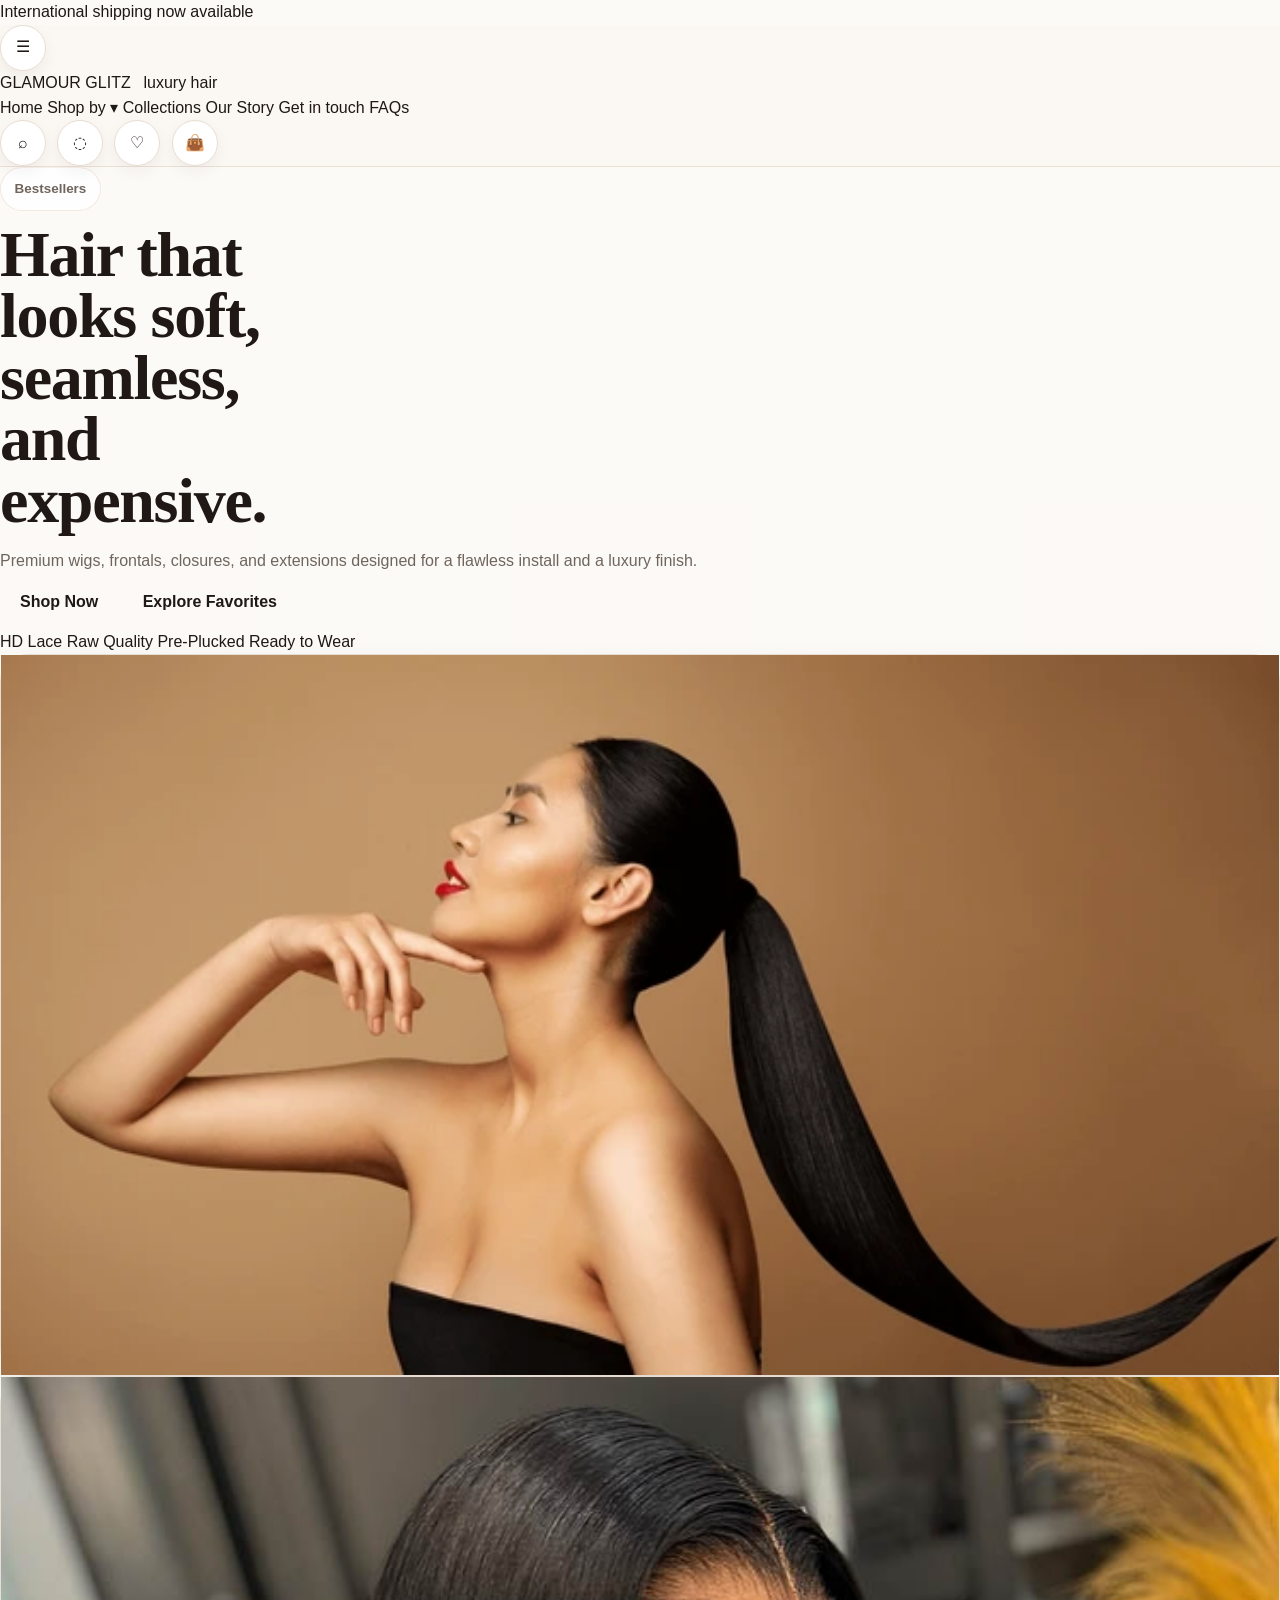
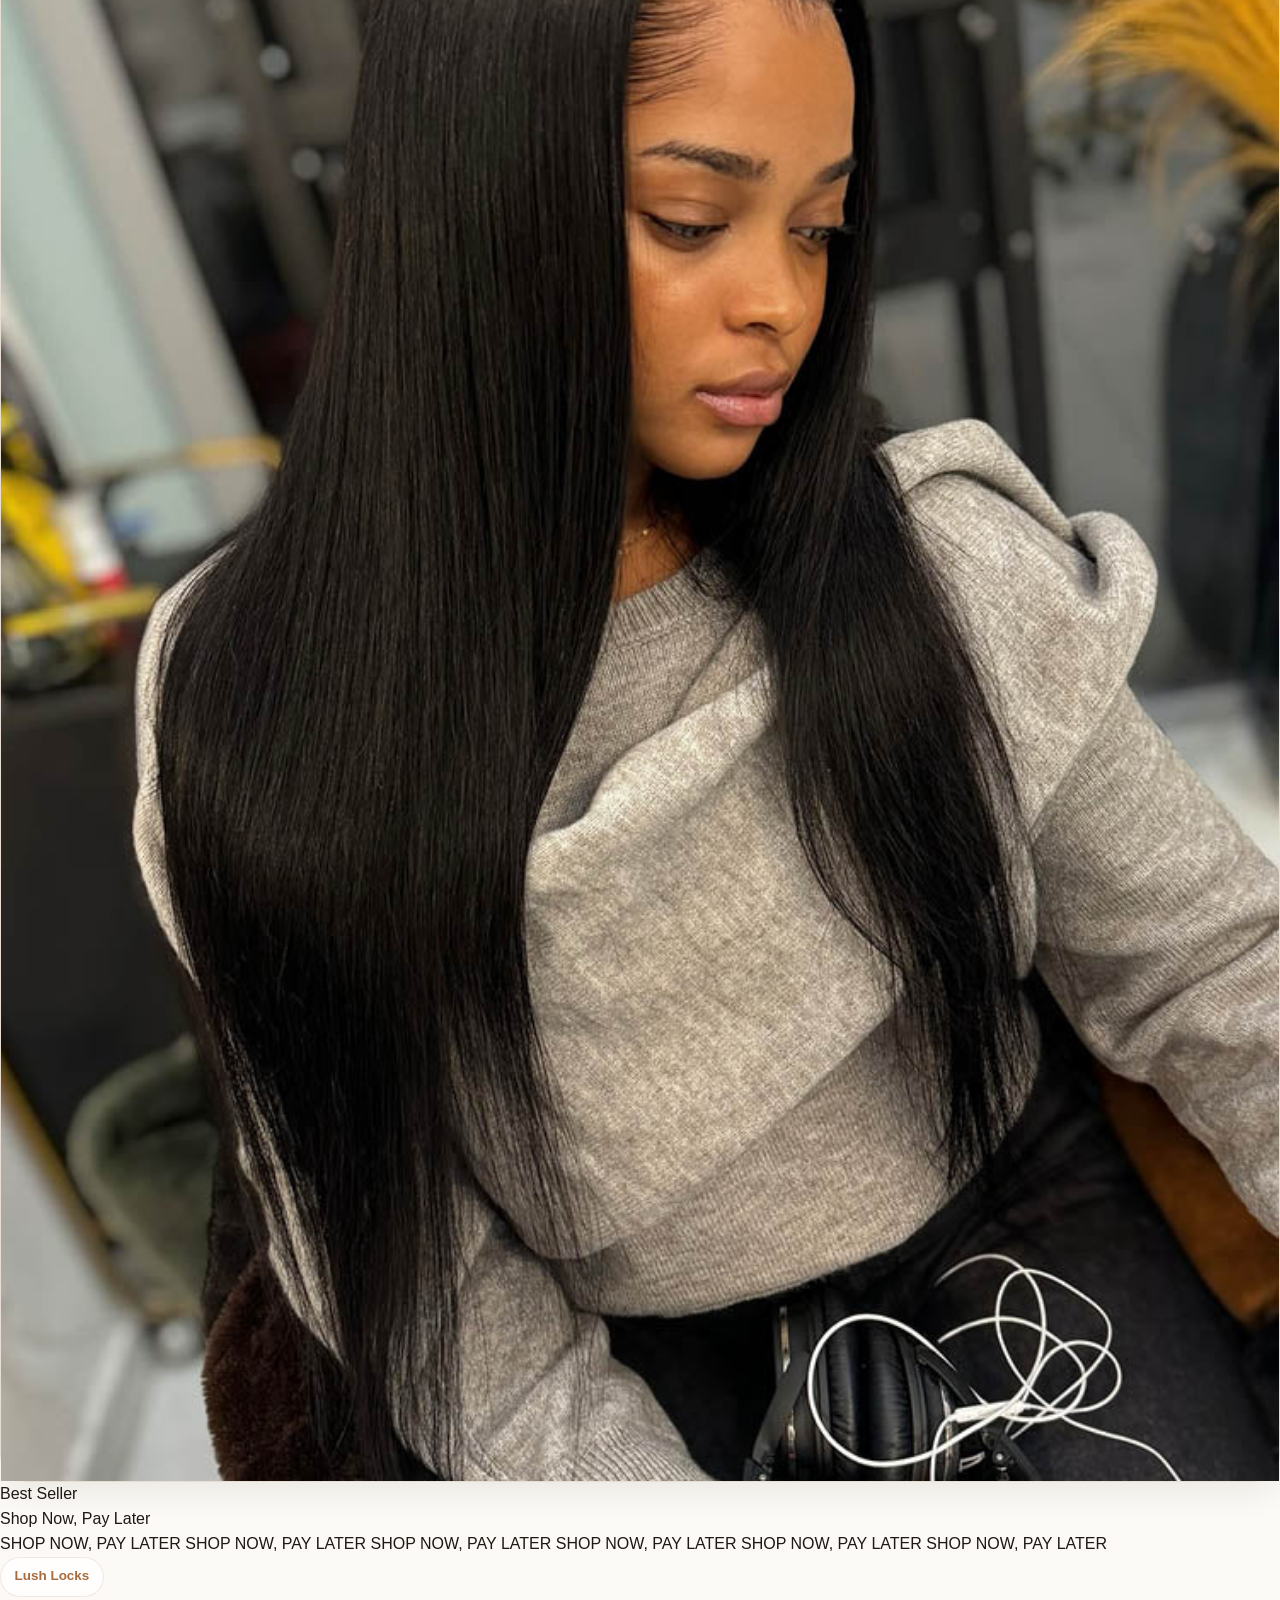
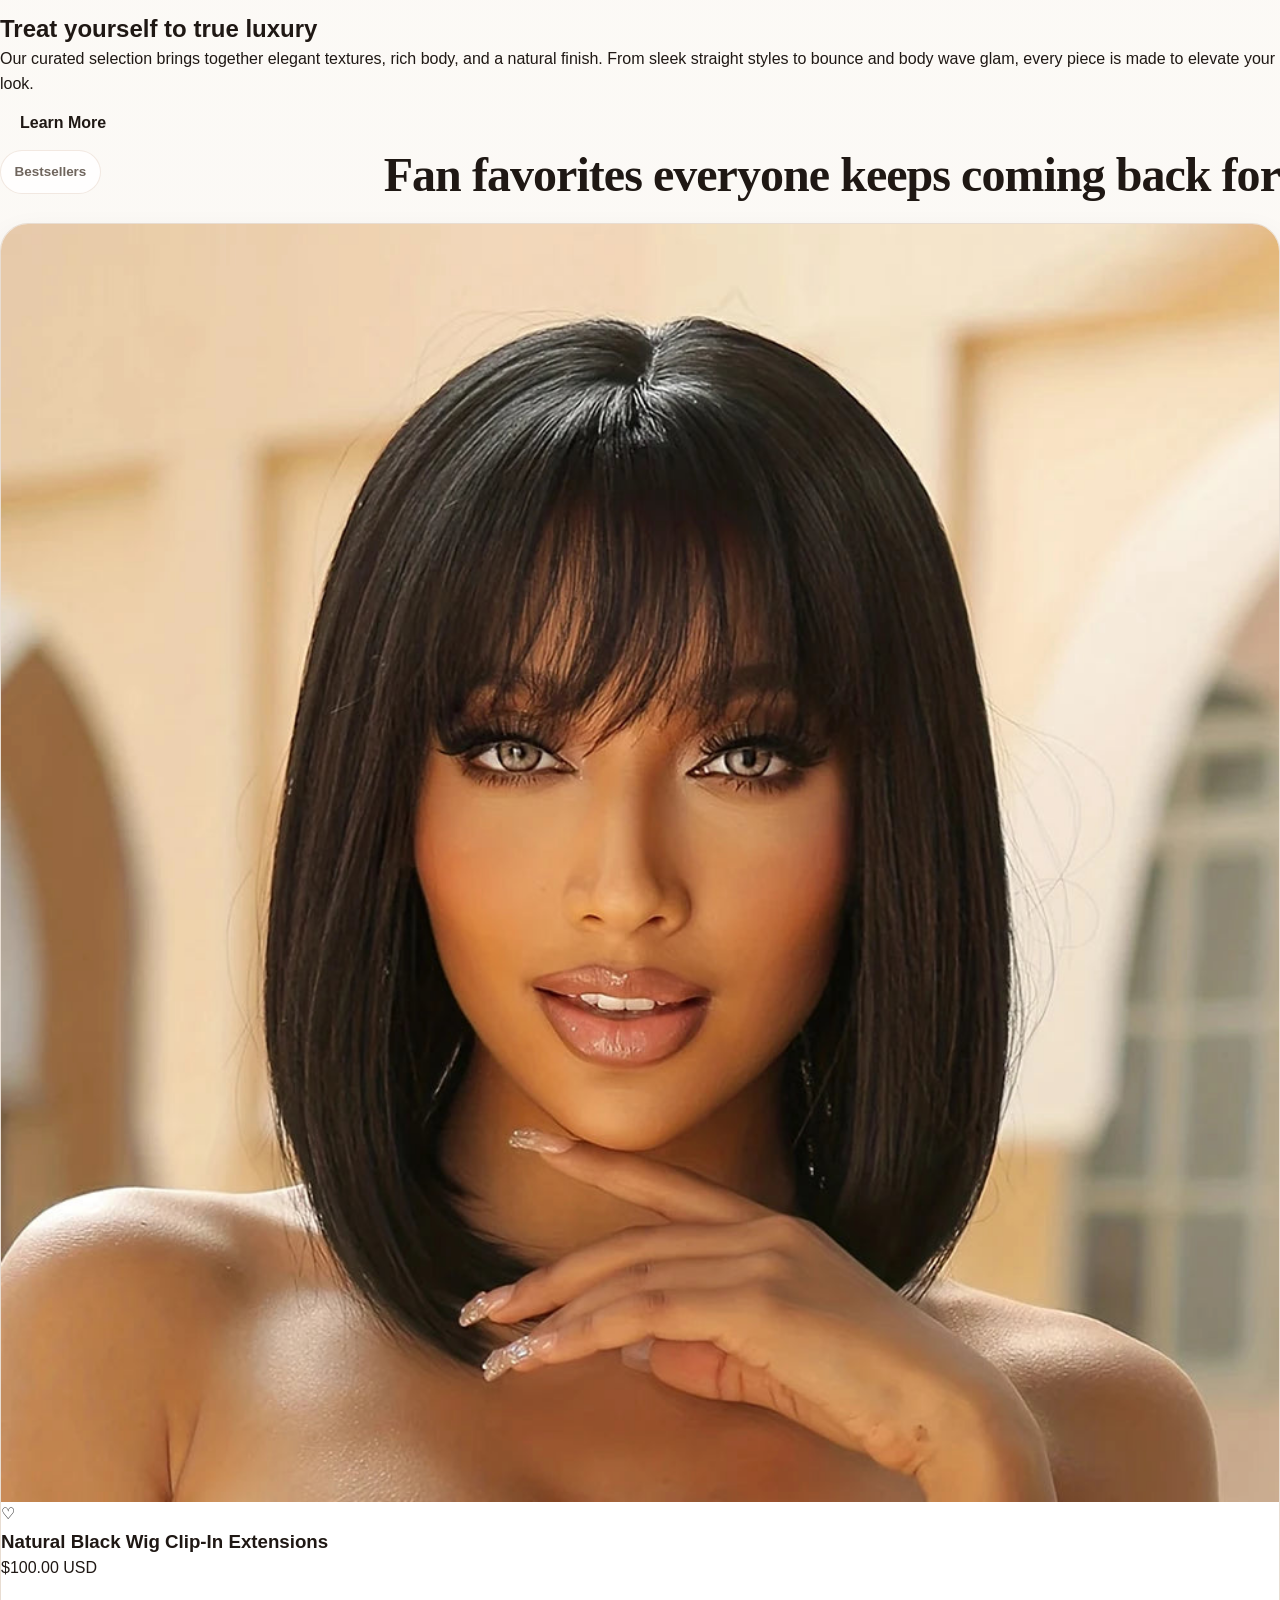
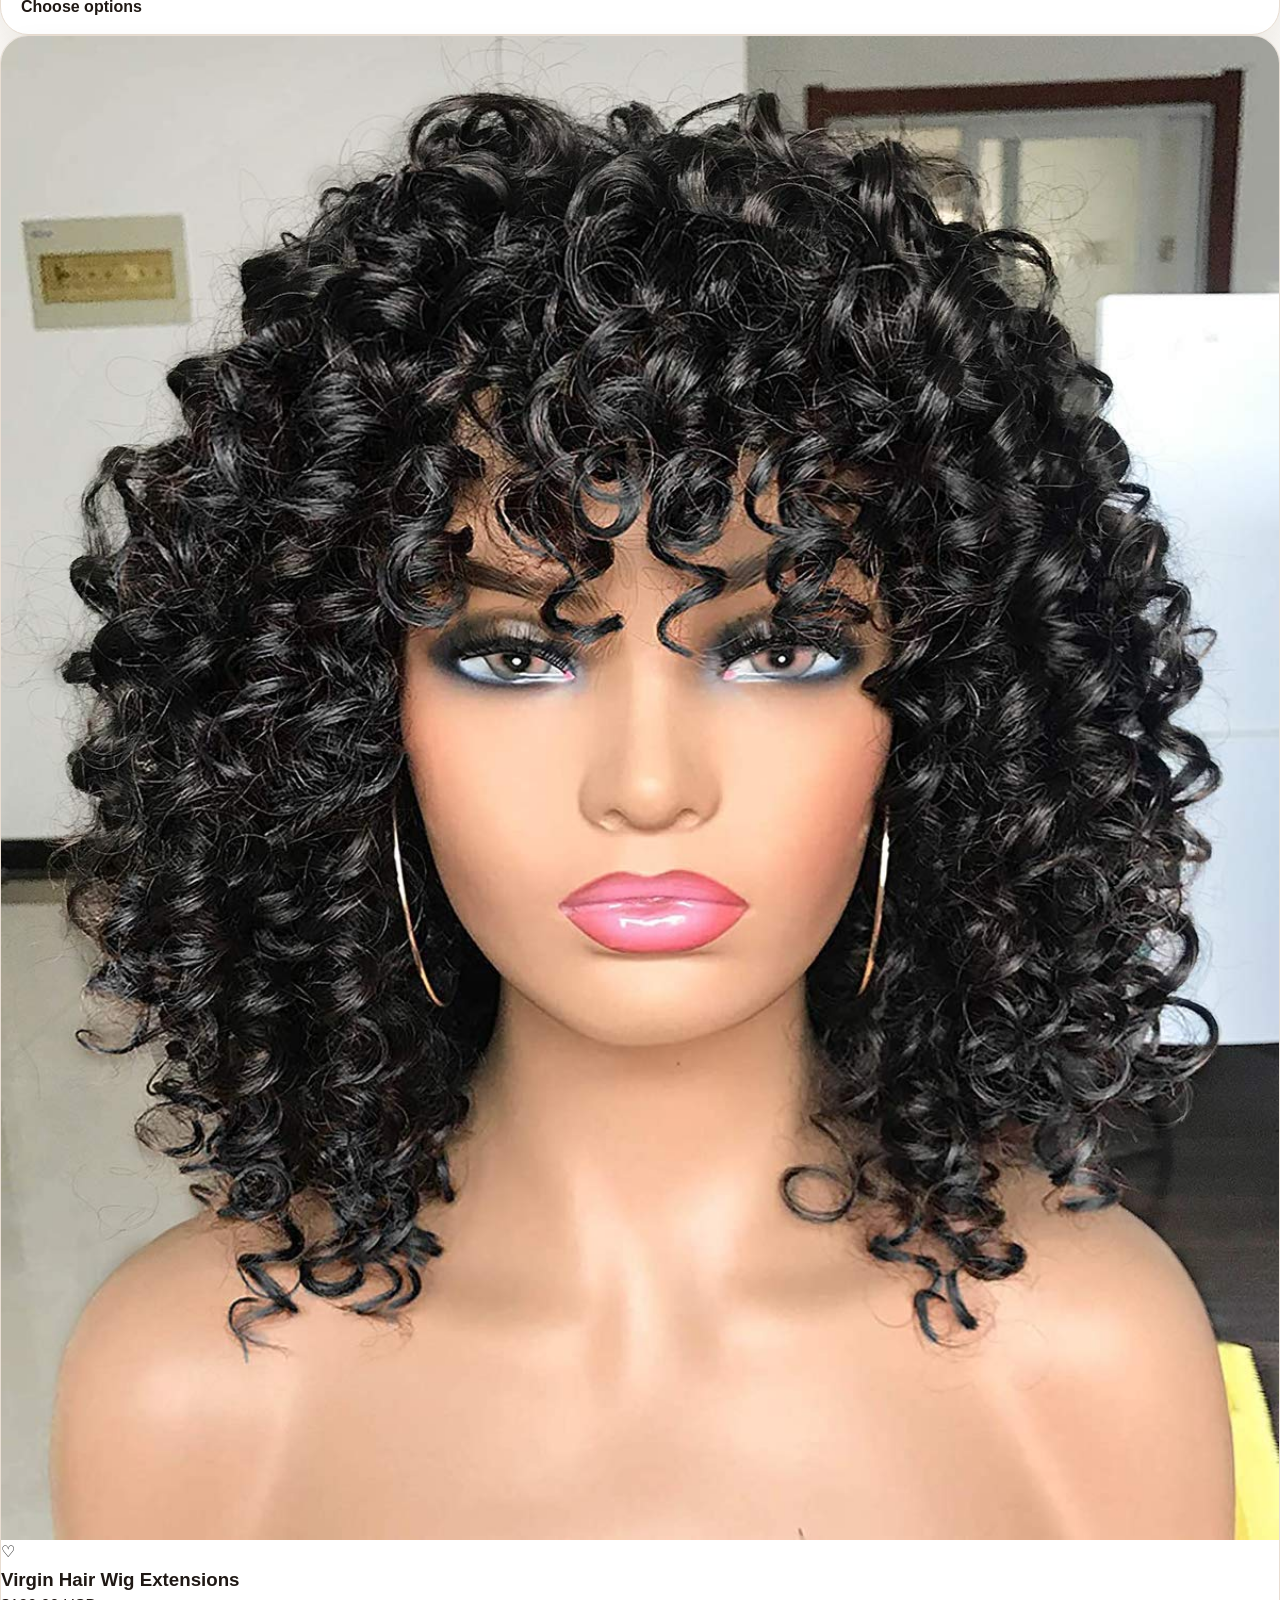
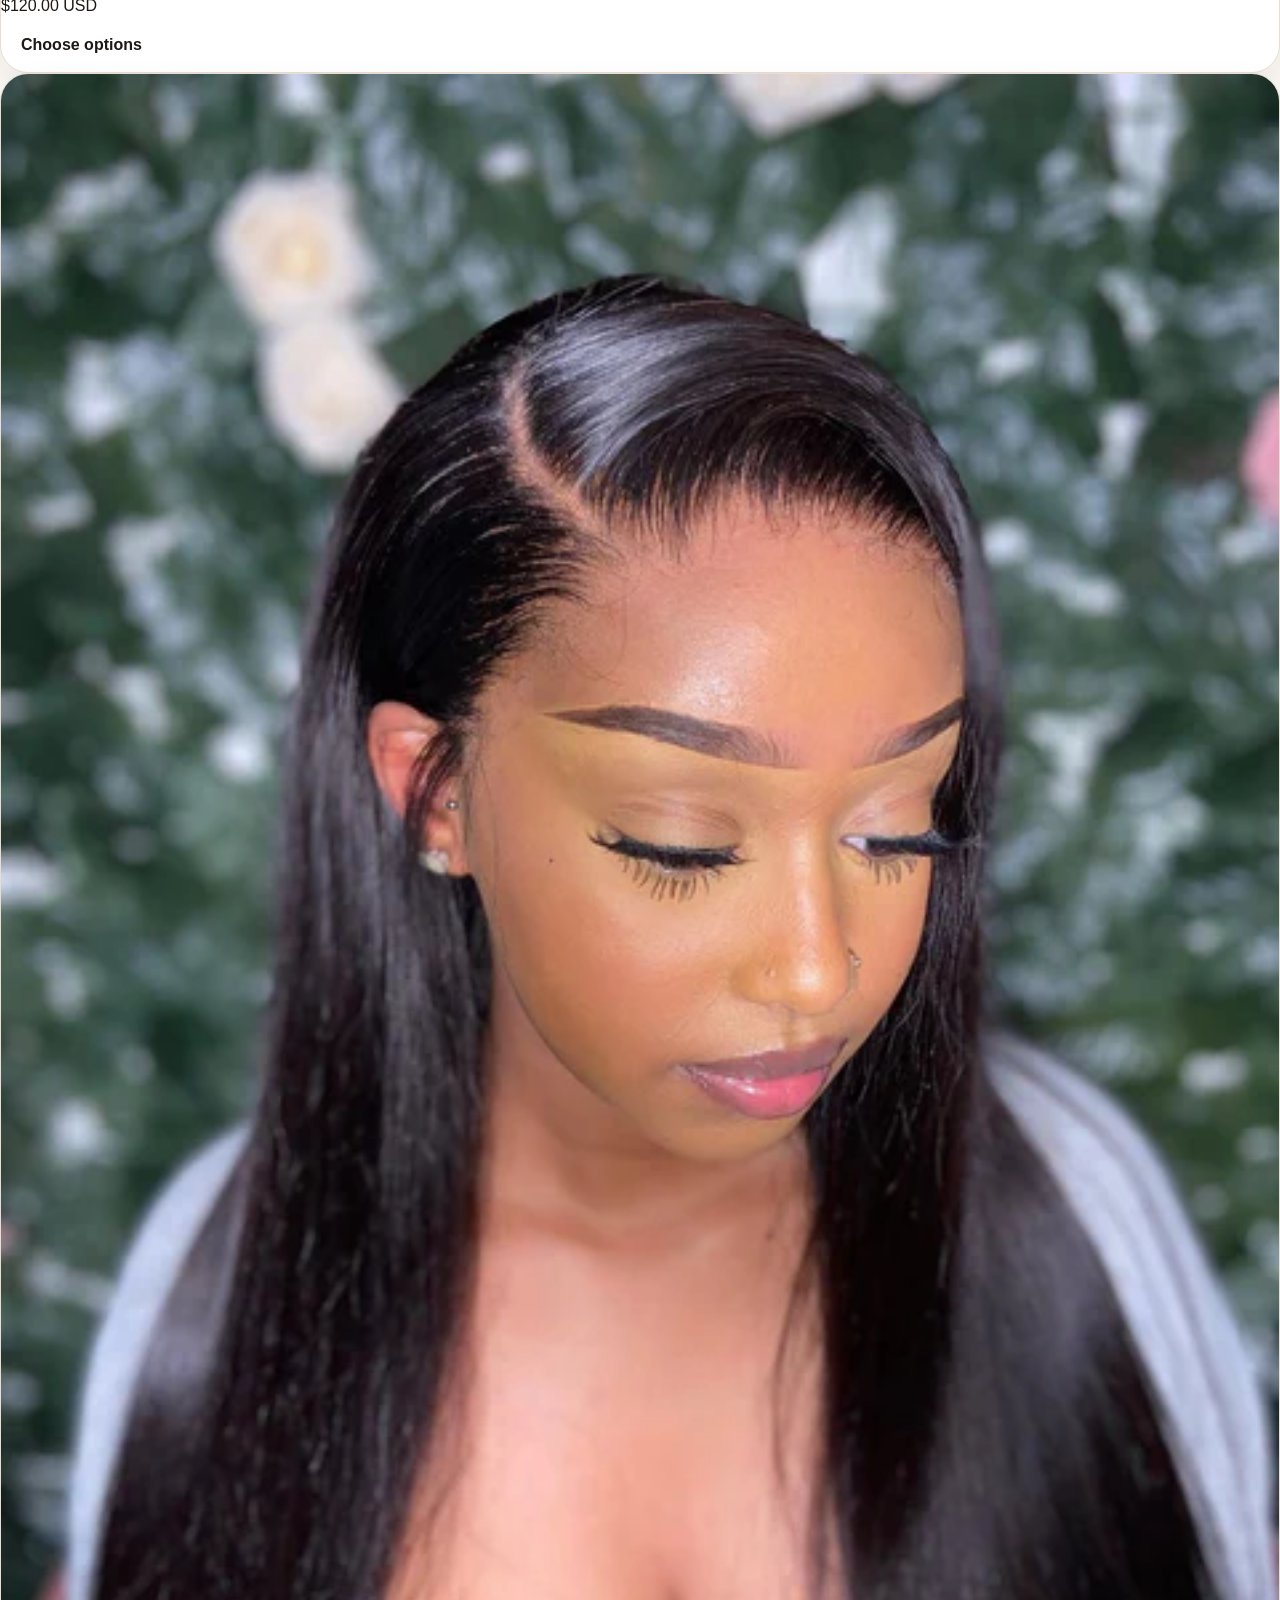
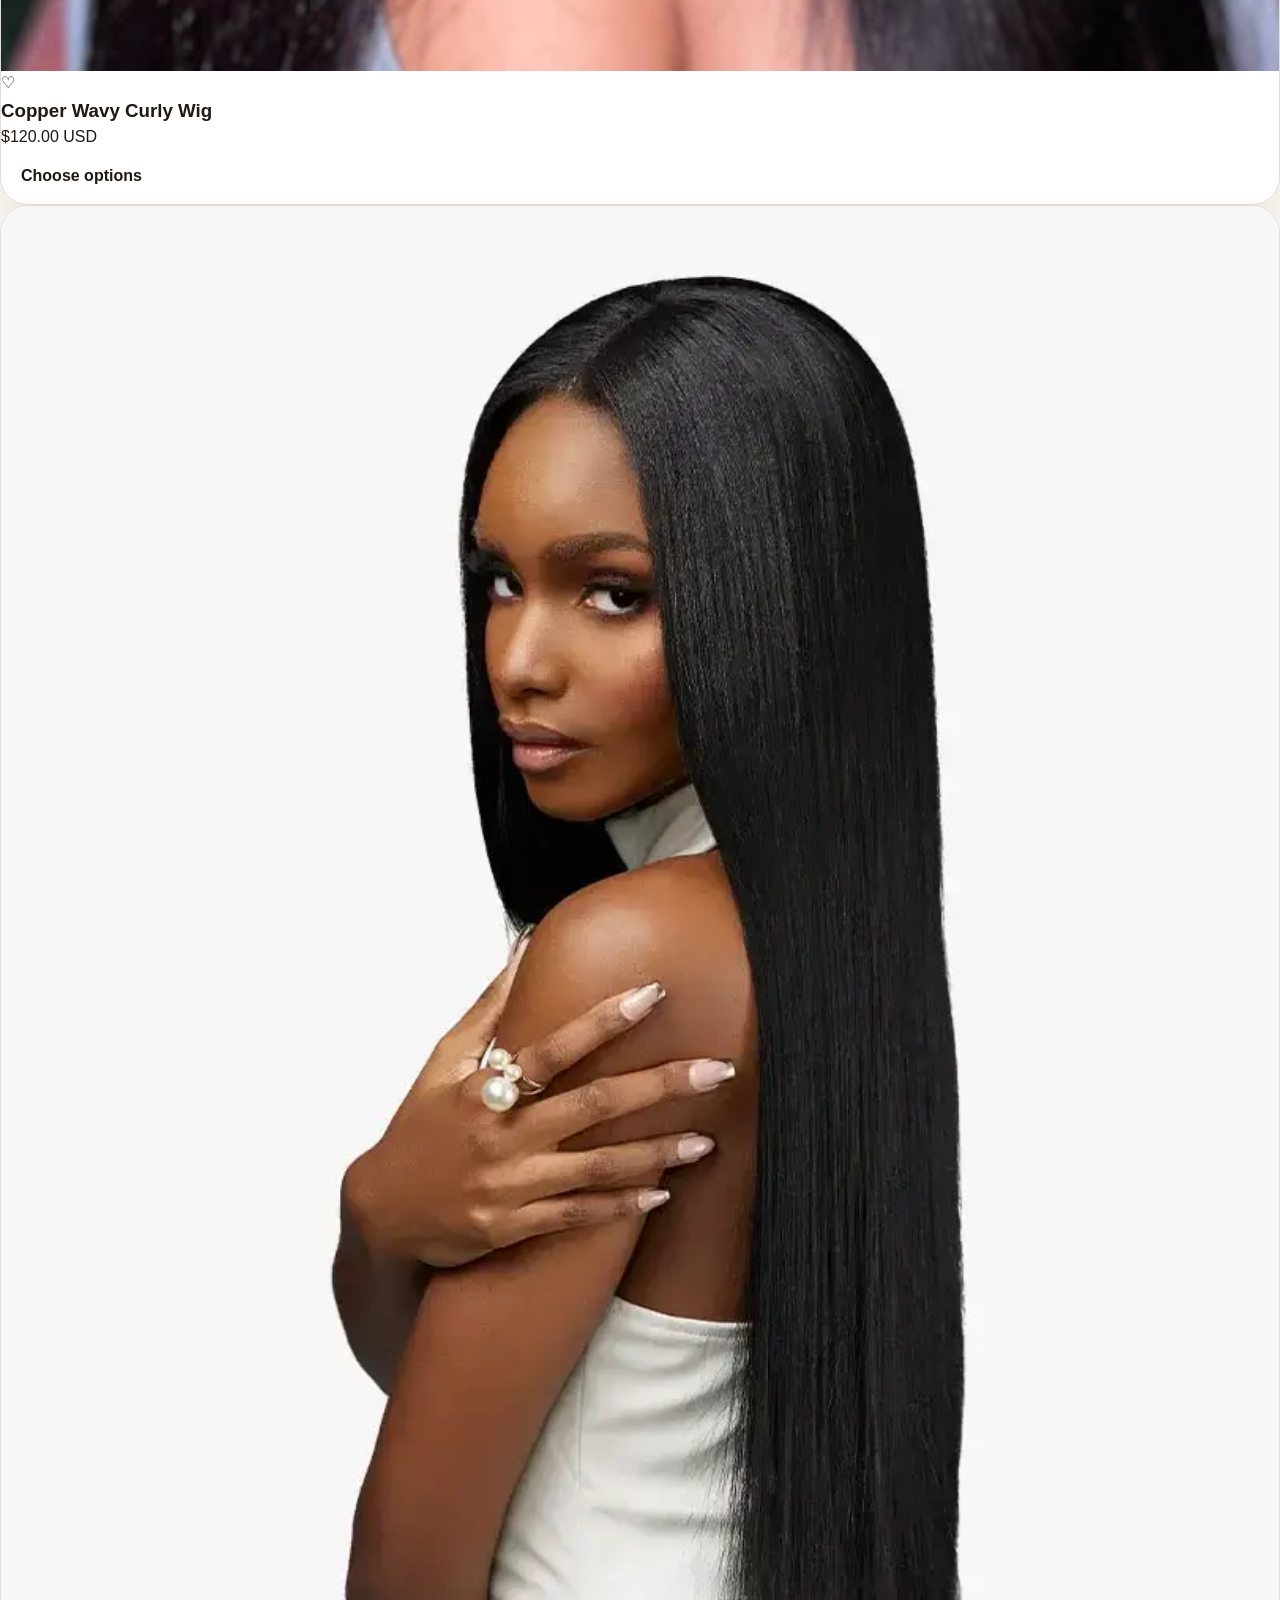
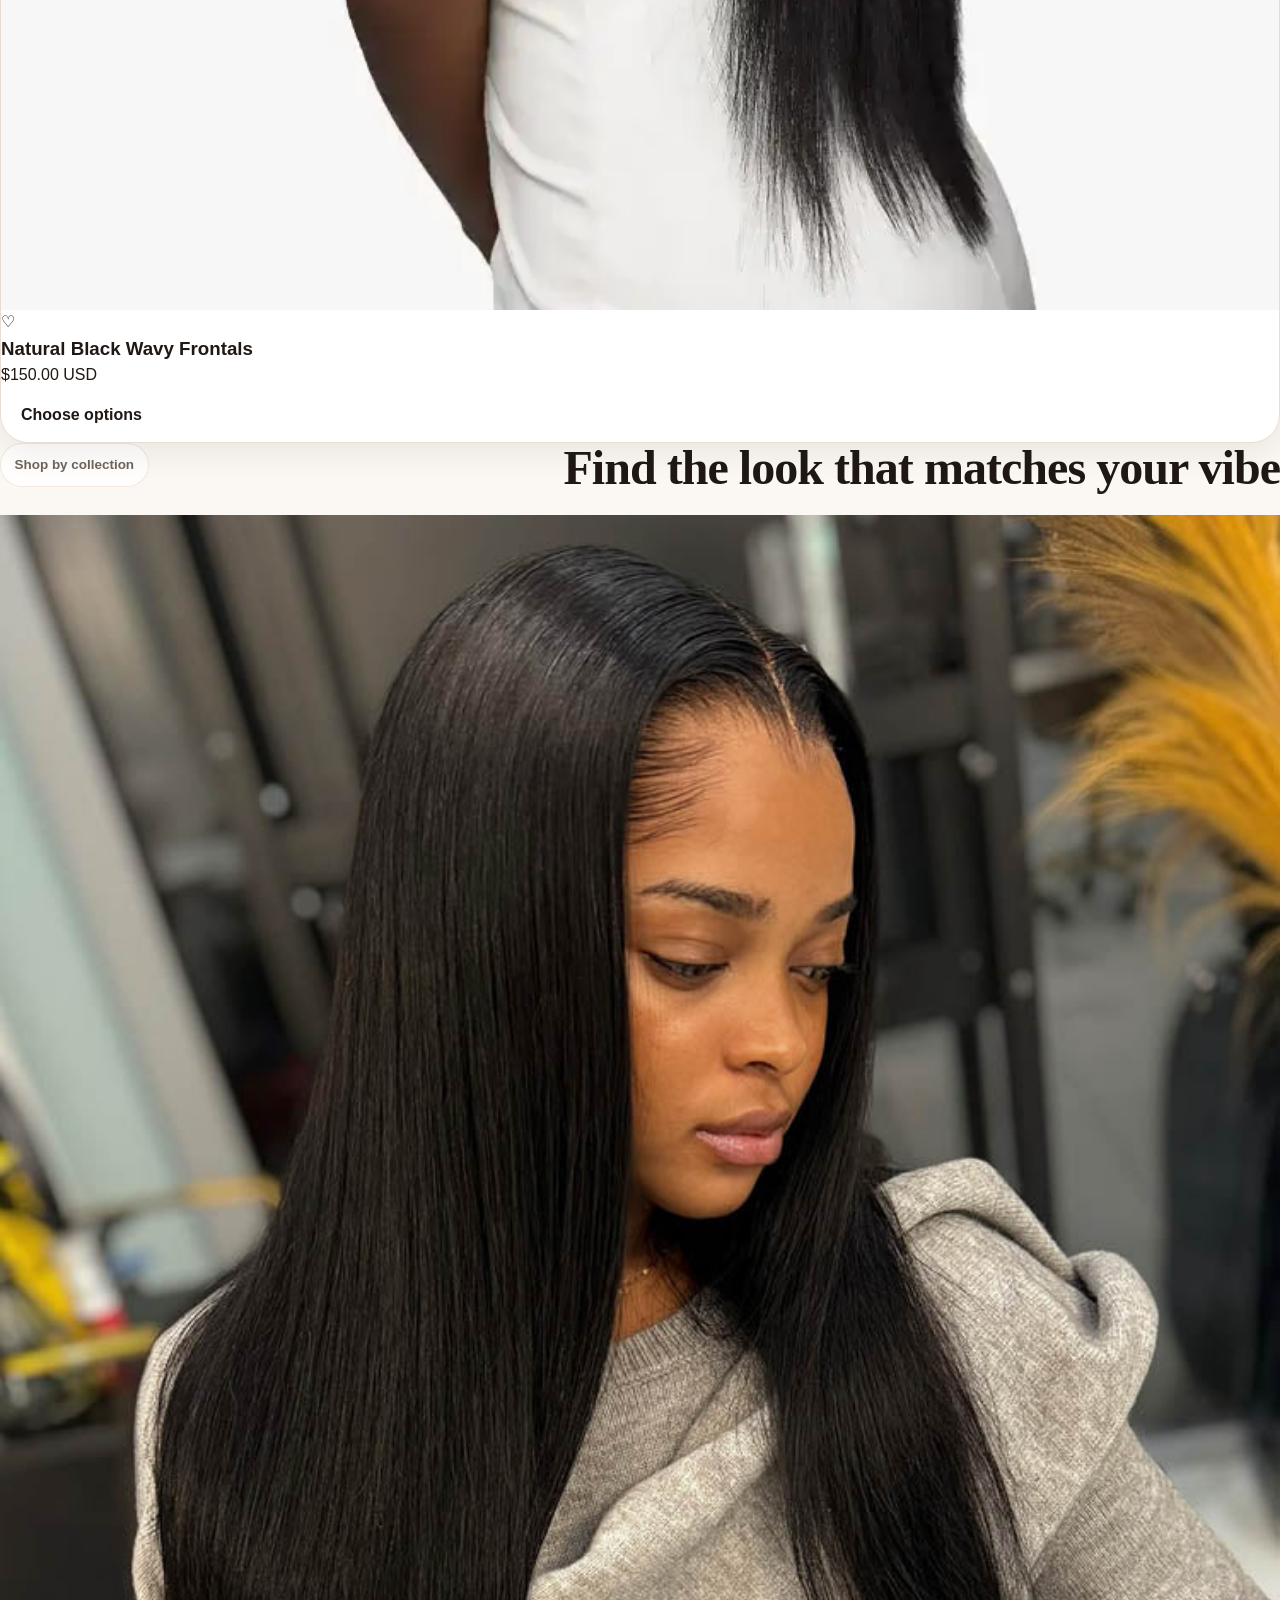
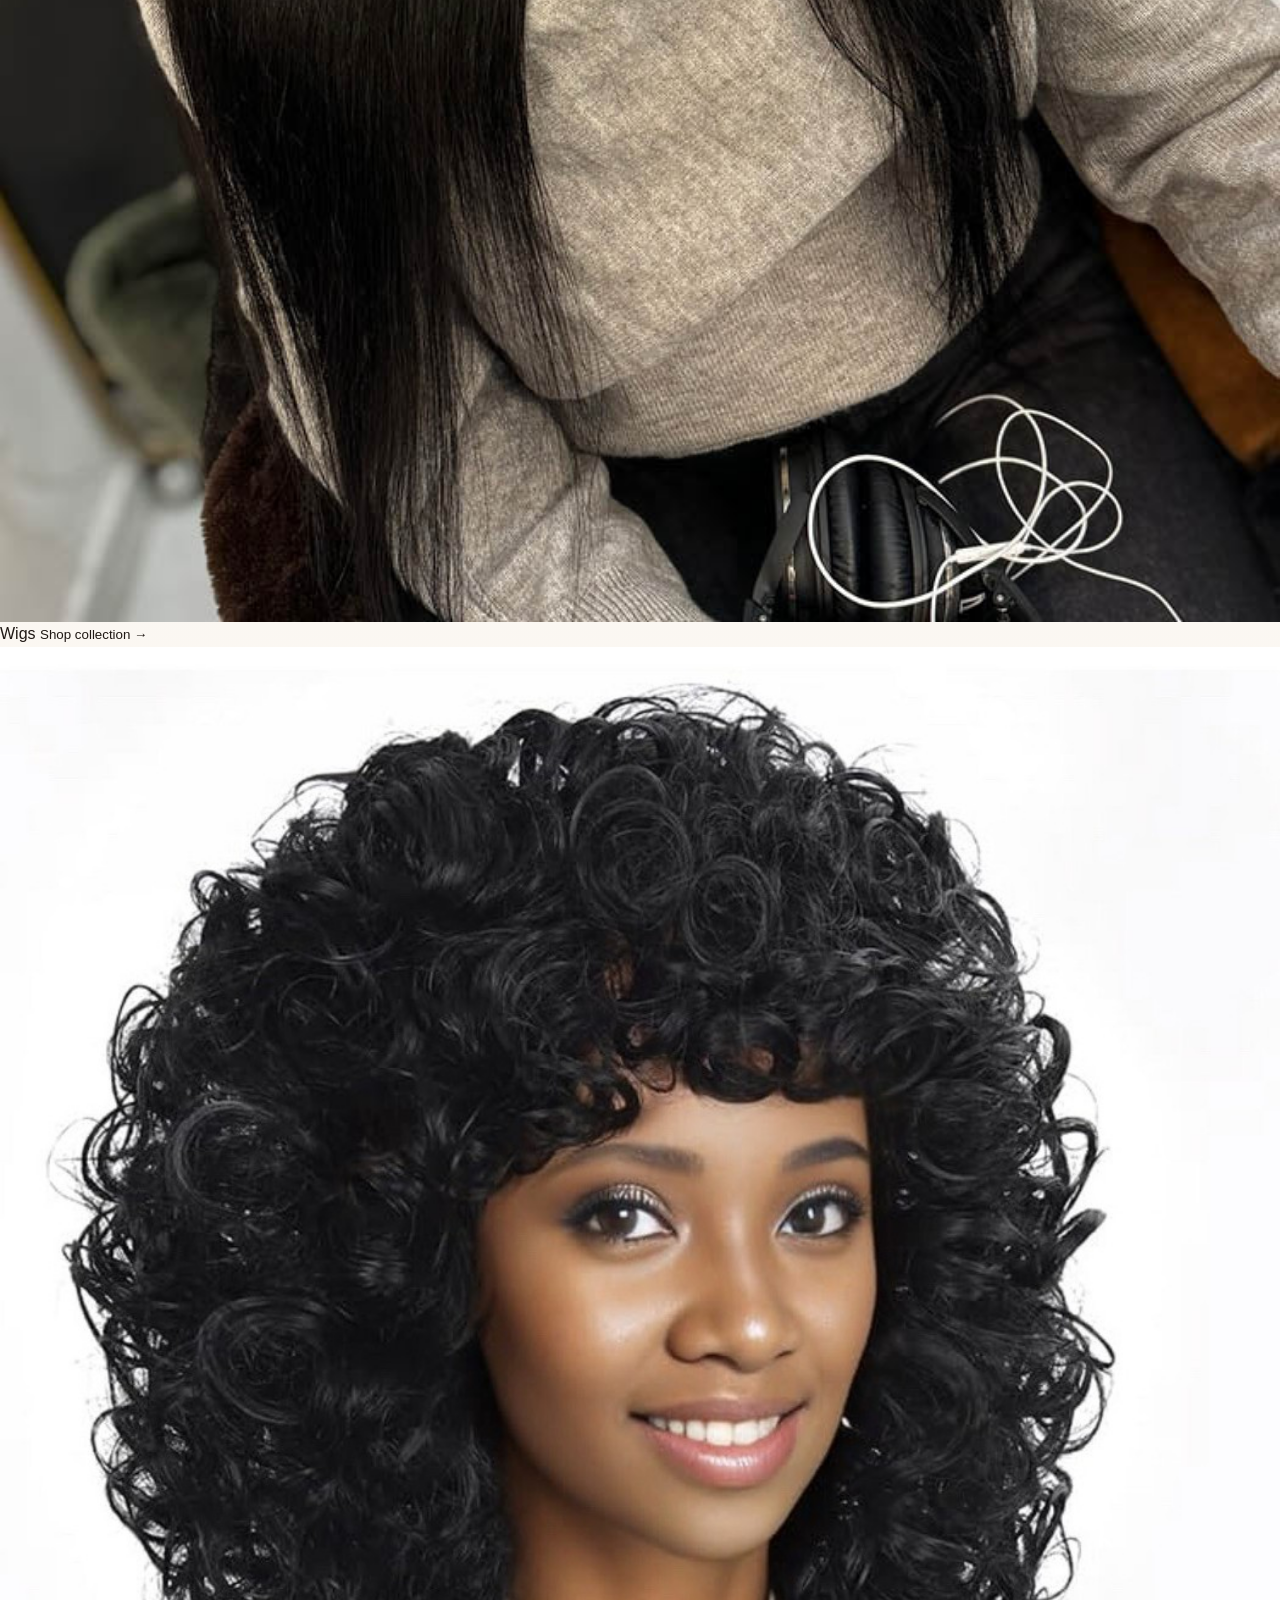
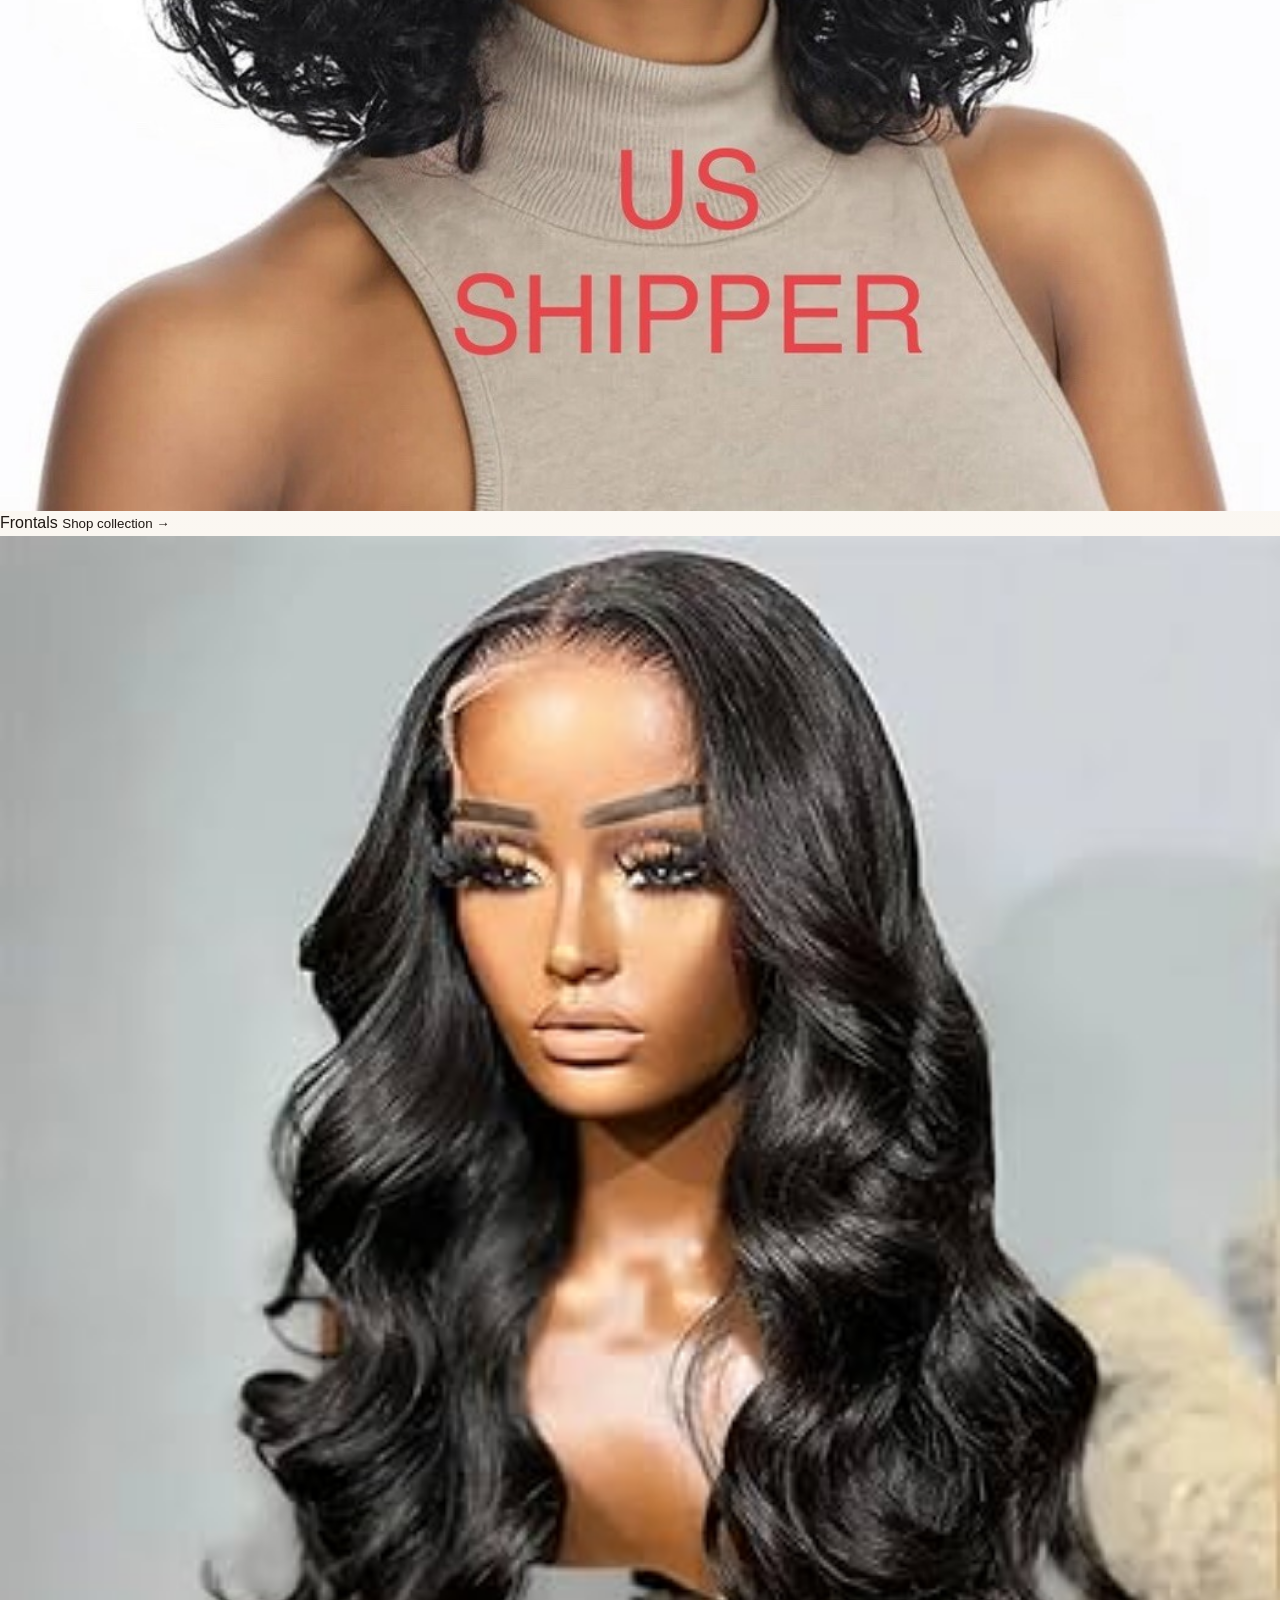
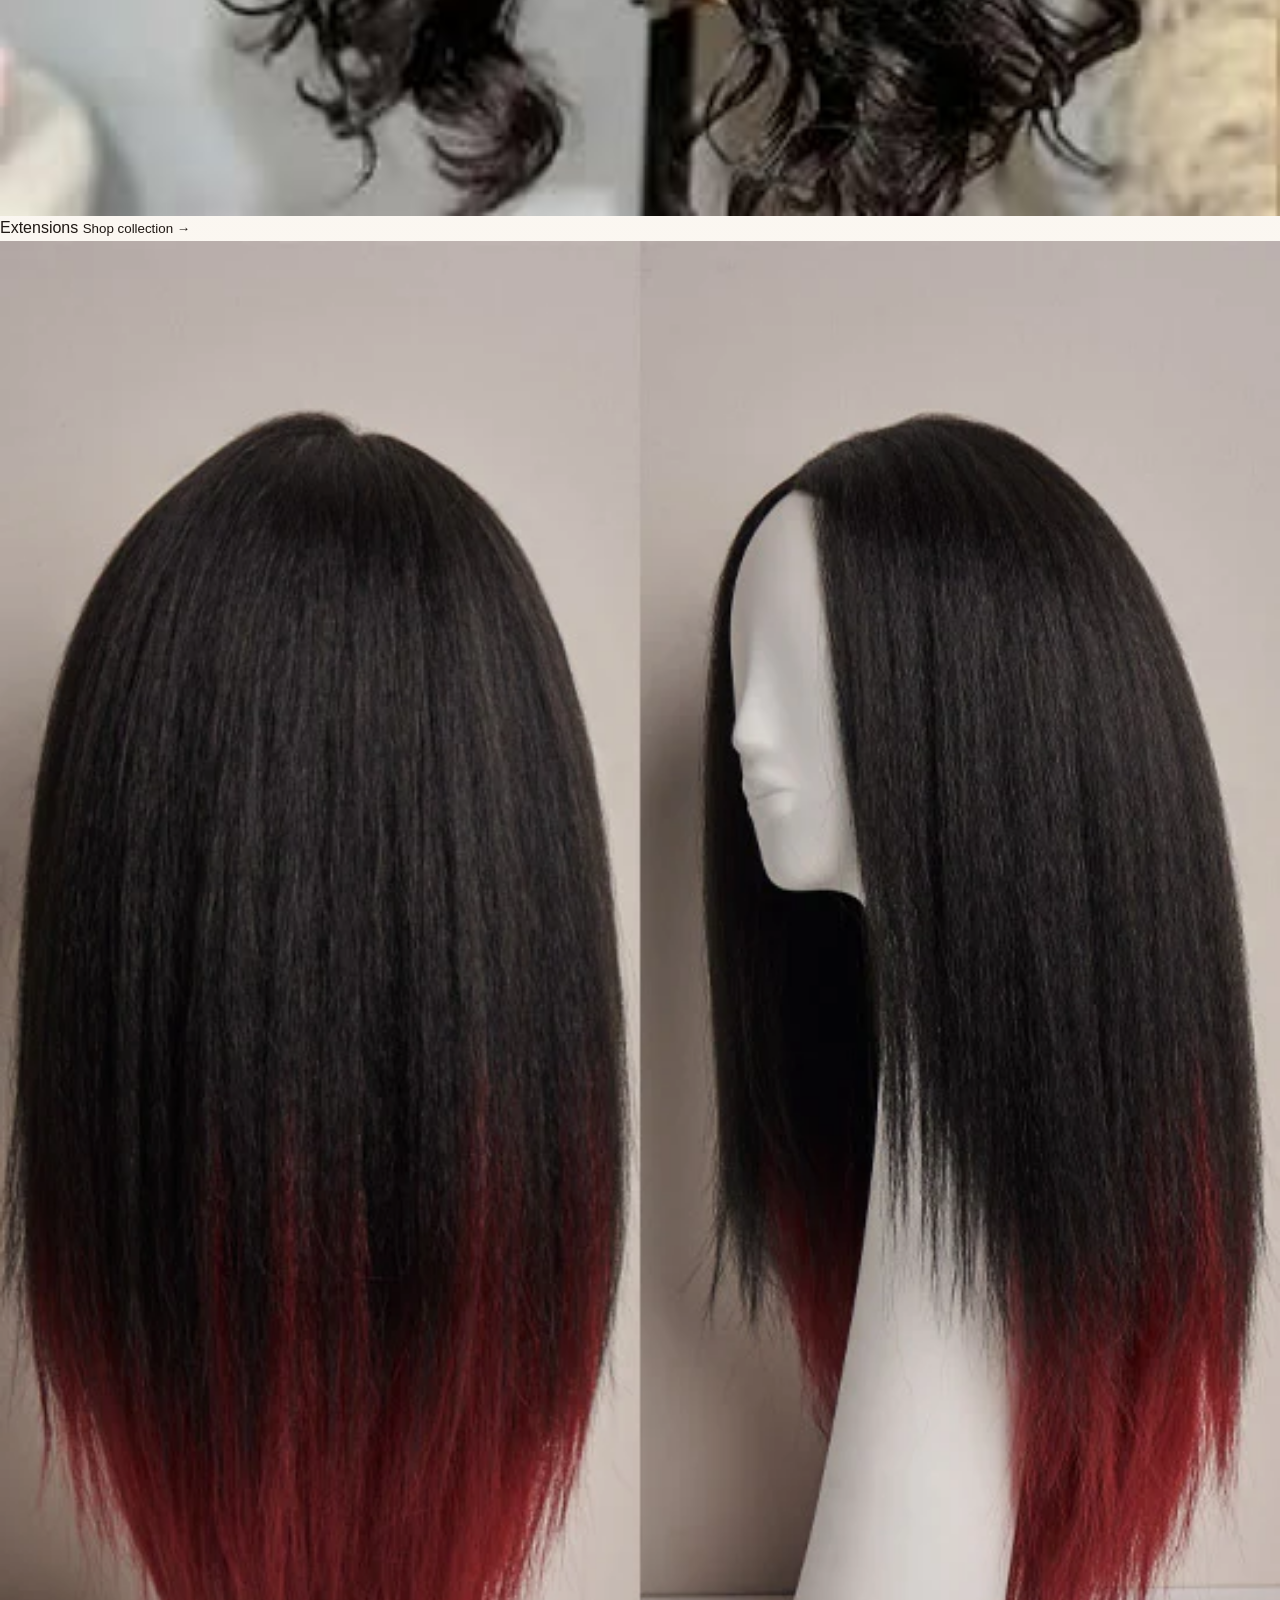
==== commit a4c1764a: "Update index.html" ====
--- a/index.html
+++ b/index.html
@@ -3,2139 +3,289 @@
 <head>
   <meta charset="UTF-8" />
   <meta name="viewport" content="width=device-width, initial-scale=1.0" />
-  <title>Veloura Hair Studio</title>
-
-  <!-- Fonts -->
+  <title>Glamour Glitz | Luxury Wigs & Hair Extensions</title>
   <link rel="preconnect" href="https://fonts.googleapis.com">
   <link rel="preconnect" href="https://fonts.gstatic.com" crossorigin>
-  <link href="https://fonts.googleapis.com/css2?family=Inter:wght@400;500;600;700&family=Cormorant+Garamond:wght@500;600;700&display=swap" rel="stylesheet">
-
-  <!-- Font Awesome -->
-  <link
-    rel="stylesheet"
-    href="https://cdnjs.cloudflare.com/ajax/libs/font-awesome/6.5.2/css/all.min.css"
-  />
-
-  <style>
-    :root{
-      --bg:#f7efe8;
-      --bg-2:#f2e4dc;
-      --bg-3:#ead6ce;
-      --card:#fffaf7;
-      --card-2:rgba(255,255,255,0.75);
-      --text:#171313;
-      --muted:#6e5f5b;
-      --line:rgba(23,19,19,0.09);
-      --accent:#d89b9a;
-      --accent-2:#b8848d;
-      --accent-3:#e8c8bb;
-      --deep:#121010;
-      --shadow:0 18px 50px rgba(31, 20, 20, 0.08);
-      --radius-xl:34px;
-      --radius-lg:26px;
-      --radius-md:18px;
-      --max:1220px;
-    }
-
-    *{
-      margin:0;
-      padding:0;
-      box-sizing:border-box;
-    }
-
-    html{
-      scroll-behavior:smooth;
-    }
-
-    body{
-      font-family:"Inter", sans-serif;
-      color:var(--text);
-      background:
-        radial-gradient(circle at top left, rgba(232,200,187,0.55), transparent 28%),
-        radial-gradient(circle at bottom right, rgba(216,155,154,0.18), transparent 24%),
-        linear-gradient(to bottom, #fbf6f2 0%, #f6eee8 100%);
-      overflow-x:hidden;
-    }
-
-    body::before,
-    body::after{
-      content:"";
-      position:fixed;
-      border-radius:50%;
-      filter:blur(60px);
-      z-index:-1;
-      pointer-events:none;
-    }
-
-    body::before{
-      width:260px;
-      height:260px;
-      background:rgba(216,155,154,0.14);
-      top:-60px;
-      right:-40px;
-    }
-
-    body::after{
-      width:240px;
-      height:240px;
-      background:rgba(232,200,187,0.20);
-      bottom:-80px;
-      left:-60px;
-    }
-
-    img{
-      width:100%;
-      display:block;
-      object-fit:cover;
-    }
-
-    a{
-      color:inherit;
-      text-decoration:none;
-    }
-
-    button, input, select, textarea{
-      font:inherit;
-    }
-
-    .container{
-      width:min(92%, var(--max));
-      margin:0 auto;
-    }
-
-    .section{
-      padding:88px 0;
-    }
-
-    .eyebrow{
-      display:inline-flex;
-      align-items:center;
-      gap:10px;
-      padding:10px 16px;
-      border:1px solid rgba(23,19,19,0.08);
-      border-radius:999px;
-      background:rgba(255,255,255,0.72);
-      color:var(--muted);
-      font-size:0.82rem;
-      letter-spacing:0.08em;
-      text-transform:uppercase;
-      margin-bottom:18px;
-      backdrop-filter:blur(10px);
-    }
-
-    .eyebrow i{
-      color:var(--accent-2);
-    }
-
-    .section-head{
-      display:flex;
-      justify-content:space-between;
-      align-items:end;
-      gap:30px;
-      flex-wrap:wrap;
-      margin-bottom:32px;
-    }
-
-    .section-title{
-      font-family:"Cormorant Garamond", serif;
-      font-size:clamp(2.4rem, 5vw, 4.4rem);
-      line-height:0.95;
-      font-weight:600;
-      letter-spacing:-0.03em;
-      margin-bottom:10px;
-    }
-
-    .section-subtitle{
-      color:var(--muted);
-      max-width:640px;
-      font-size:1rem;
-      line-height:1.7;
-    }
-
-    .card{
-      background:rgba(255,255,255,0.78);
-      backdrop-filter:blur(14px);
-      border:1px solid rgba(23,19,19,0.07);
-      box-shadow:var(--shadow);
-      border-radius:var(--radius-xl);
-    }
-
-    .btn{
-      display:inline-flex;
-      align-items:center;
-      justify-content:center;
-      gap:10px;
-      padding:14px 24px;
-      border:none;
-      border-radius:999px;
-      cursor:pointer;
-      transition:all .3s ease;
-      font-size:0.96rem;
-      font-weight:600;
-    }
-
-    .btn-primary{
-      background:linear-gradient(135deg, #1a1515, #352a2a);
-      color:#fff;
-      box-shadow:0 14px 30px rgba(25,18,18,0.15);
-    }
-
-    .btn-primary:hover{
-      transform:translateY(-2px);
-    }
-
-    .btn-secondary{
-      background:rgba(255,255,255,0.74);
-      color:var(--text);
-      border:1px solid rgba(23,19,19,0.08);
-    }
-
-    .btn-secondary:hover{
-      transform:translateY(-2px);
-      background:#fff;
-    }
-
-    .pill{
-      padding:9px 14px;
-      border-radius:999px;
-      font-size:0.83rem;
-      color:var(--muted);
-      background:rgba(255,255,255,0.7);
-      border:1px solid rgba(23,19,19,0.08);
-    }
-
-    /* NAV */
-    .navbar{
-      position:sticky;
-      top:0;
-      z-index:1000;
-      background:rgba(250,244,239,0.78);
-      backdrop-filter:blur(14px);
-      border-bottom:1px solid rgba(23,19,19,0.06);
-    }
-
-    .nav-wrap{
-      min-height:78px;
-      display:flex;
-      justify-content:space-between;
-      align-items:center;
-      gap:20px;
-    }
-
-    .logo{
-      font-family:"Cormorant Garamond", serif;
-      font-size:2rem;
-      font-weight:700;
-      letter-spacing:-0.02em;
-    }
-
-    .logo span{
-      color:var(--accent-2);
-    }
-
-    .nav-links{
-      display:flex;
-      align-items:center;
-      gap:26px;
-    }
-
-    .nav-links a{
-      position:relative;
-      font-size:0.95rem;
-      color:var(--muted);
-      transition:.3s ease;
-    }
-
-    .nav-links a::after{
-      content:"";
-      position:absolute;
-      left:0;
-      bottom:-6px;
-      width:0;
-      height:1.5px;
-      background:var(--deep);
-      transition:.3s ease;
-    }
-
-    .nav-links a:hover{
-      color:var(--deep);
-    }
-
-    .nav-links a:hover::after{
-      width:100%;
-    }
-
-    .menu-toggle{
-      display:none;
-      width:46px;
-      height:46px;
-      border-radius:50%;
-      border:1px solid rgba(23,19,19,0.08);
-      background:rgba(255,255,255,0.75);
-      display:none;
-      align-items:center;
-      justify-content:center;
-      cursor:pointer;
-    }
-
- .hero{
-  position: relative;
-  min-height: 100vh;
-  display: flex;
-  align-items: center;
-  background:
-    url("hero.webp")
-    center center/cover no-repeat;
-  overflow: hidden;
-}
-
-.hero-overlay{
-  position: absolute;
-  inset: 0;
-  background:
-    linear-gradient(90deg, rgba(18,14,14,0.68) 0%, rgba(18,14,14,0.42) 38%, rgba(18,14,14,0.18) 100%),
-    linear-gradient(180deg, rgba(18,14,14,0.18) 0%, rgba(18,14,14,0.38) 100%);
-}
-
-.hero-inner{
-  position: relative;
-  z-index: 2;
-  width: 100%;
-  display: flex;
-  align-items: flex-end;
-  justify-content: space-between;
-  gap: 40px;
-  padding: 110px 0 70px;
-}
-
-.hero-content{
-  max-width: 650px;
-  color: #fff;
-}
-
-.hero-badge{
-  display: inline-flex;
-  align-items: center;
-  gap: 10px;
-  padding: 11px 18px;
-  border-radius: 999px;
-  background: rgba(255,255,255,0.12);
-  border: 1px solid rgba(255,255,255,0.18);
-  backdrop-filter: blur(10px);
-  color: #f7e7e2;
-  font-size: 0.82rem;
-  letter-spacing: 0.08em;
-  text-transform: uppercase;
-  margin-bottom: 22px;
-}
-
-.hero-badge i{
-  color: #f1c2c0;
-}
-
-.hero-content h1{
-  font-family: "Cormorant Garamond", serif;
-  font-size: clamp(3.5rem, 8vw, 6.8rem);
-  line-height: 0.9;
-  font-weight: 600;
-  letter-spacing: -0.05em;
-  margin-bottom: 18px;
-  max-width: 620px;
-}
-
-.hero-content p{
-  max-width: 520px;
-  font-size: 1rem;
-  line-height: 1.8;
-  color: rgba(255,255,255,0.86);
-  margin-bottom: 30px;
-}
-
-.hero-actions{
-  display: flex;
-  flex-wrap: wrap;
-  gap: 14px;
-}
-
-.hero .btn{
-  min-height: 54px;
-  padding: 14px 24px;
-  border-radius: 999px;
-  font-weight: 600;
-}
-
-.hero .btn-primary{
-  background: linear-gradient(135deg, #1a1515, #332727);
-  color: #fff;
-  border: 1px solid rgba(255,255,255,0.08);
-  box-shadow: 0 12px 28px rgba(0,0,0,0.18);
-}
-
-.hero .btn-primary:hover{
-  transform: translateY(-2px);
-  background: linear-gradient(135deg, #241b1b, #3d2f2f);
-}
-
-.hero-btn-light{
-  background: rgba(255,255,255,0.12);
-  color: #fff;
-  border: 1px solid rgba(255,255,255,0.18);
-  backdrop-filter: blur(10px);
-}
-
-.hero-btn-light:hover{
-  background: rgba(255,255,255,0.18);
-  transform: translateY(-2px);
-}
-
-.hero-floating-card{
-  width: 320px;
-  padding: 24px;
-  border-radius: 28px;
-  background: rgba(255,255,255,0.14);
-  border: 1px solid rgba(255,255,255,0.16);
-  backdrop-filter: blur(16px);
-  box-shadow: 0 20px 45px rgba(0,0,0,0.16);
-  color: #fff;
-  align-self: flex-end;
-}
-
-.hero-floating-label{
-  display: inline-block;
-  font-size: 0.78rem;
-  letter-spacing: 0.08em;
-  text-transform: uppercase;
-  color: #f1d6d0;
-  margin-bottom: 12px;
-}
-
-.hero-floating-card h3{
-  font-family: "Cormorant Garamond", serif;
-  font-size: 2rem;
-  line-height: 0.95;
-  font-weight: 600;
-  margin-bottom: 10px;
-}
-
-.hero-floating-card p{
-  color: rgba(255,255,255,0.82);
-  font-size: 0.95rem;
-  line-height: 1.7;
-}
-
-    .hero-title{
-  margin: 0 0 16px;
-  font-family: "Cormorant Garamond", serif;
-  font-size: clamp(3.4rem, 8vw, 6.8rem);
-  line-height: 0.9;
-  letter-spacing: -0.06em;
-  font-weight: 600;
-  color: #ffffff;
-}
-
-.hero-title span{
-  display: block;
-}
-
-.hero-title span:last-child{
-  padding-left: 70px;
-  color: #f0d7d2;
-}
-@media (max-width: 980px){
-  .hero{
-    min-height: 92vh;
-    background-position: center;
-  }
-
-  .hero-inner{
-    flex-direction: column;
-    align-items: flex-start;
-    justify-content: center;
-    padding: 100px 0 60px;
-    gap: 26px;
-  }
-
-  .hero-floating-card{
-    width: min(100%, 360px);
-  }
-}
-
-@media (max-width: 768px){
-  .hero{
-    min-height: 86vh;
-  }
-
-  .hero-content{
-    max-width: 100%;
-  }
-
-  .hero-content h1{
-    font-size: 4rem;
-  }
-
-  .hero-content p{
-    max-width: 100%;
-    font-size: 0.98rem;
-  }
-}
-
-@media (max-width: 560px){
-  .hero{
-    min-height: 78vh;
-  }
-
-  .hero-inner{
-    padding: 88px 0 48px;
-    gap: 20px;
-  }
-
-  .hero-content h1{
-    font-size: 3.1rem;
-  }
-
-  .hero-content p{
-    font-size: 0.95rem;
-    margin-bottom: 24px;
-  }
-
-  .hero-actions{
-    flex-direction: column;
-    width: 100%;
-  }
-
-  .hero-actions .btn{
-    width: 100%;
-  }
-
-  .hero-floating-card{
-    width: 100%;
-    padding: 20px;
-    border-radius: 22px;
-  }
-
-  .hero-floating-card h3{
-    font-size: 1.7rem;
-  }
-}
-
-    /* STRIP */
-    .service-strip{
-      padding-top:14px;
-    }
-
-    .service-strip-grid{
-      display:grid;
-      grid-template-columns:repeat(4,1fr);
-      gap:16px;
-    }
-
-    .service-box{
-      padding:22px;
-      transition:transform .3s ease;
-    }
-
-    .service-box:hover{
-      transform:translateY(-4px);
-    }
-
-    .service-box i{
-      width:44px;
-      height:44px;
-      border-radius:50%;
-      display:grid;
-      place-items:center;
-      background:rgba(216,155,154,0.15);
-      color:var(--accent-2);
-      margin-bottom:14px;
-    }
-
-    .service-box h4{
-      font-size:1rem;
-      margin-bottom:8px;
-    }
-
-    .service-box p{
-      color:var(--muted);
-      font-size:0.94rem;
-      line-height:1.7;
-    }
-
-    /* LOOKBOOK */
-    .filters{
-      display:flex;
-      gap:10px;
-      flex-wrap:wrap;
-      margin-bottom:22px;
-    }
-
-    .filter-btn{
-      border:none;
-      cursor:pointer;
-      padding:11px 16px;
-      border-radius:999px;
-      background:rgba(255,255,255,0.7);
-      border:1px solid rgba(23,19,19,0.08);
-      color:var(--muted);
-      transition:.3s ease;
-    }
-
-    .filter-btn.active,
-    .filter-btn:hover{
-      background:#1a1515;
-      color:#fff;
-    }
-
-    .lookbook-grid{
-      display:grid;
-      grid-template-columns:repeat(3,1fr);
-      gap:18px;
-    }
-
-    .work-card{
-      overflow:hidden;
-      transition:transform .35s ease, box-shadow .35s ease;
-    }
-
-    .work-card:hover{
-      transform:translateY(-6px);
-      box-shadow:0 24px 55px rgba(31,20,20,0.12);
-    }
-
-    .work-card.hide{
-      display:none;
-    }
-
-    .work-image{
-      position:relative;
-      height:340px;
-      overflow:hidden;
-    }
-
-    .work-image img{
-      height:100%;
-      transition:transform .7s ease;
-    }
-
-    .work-card:hover .work-image img{
-      transform:scale(1.04);
-    }
-
-    .work-tag{
-      position:absolute;
-      top:16px;
-      left:16px;
-      padding:8px 13px;
-      border-radius:999px;
-      background:rgba(255,255,255,0.82);
-      border:1px solid rgba(23,19,19,0.07);
-      color:var(--muted);
-      font-size:0.8rem;
-    }
-
-    .work-content{
-      padding:22px;
-    }
-
-    .work-top{
-      display:flex;
-      justify-content:space-between;
-      align-items:flex-start;
-      gap:14px;
-      margin-bottom:12px;
-    }
-
-    .work-top h3{
-      font-family:"Cormorant Garamond", serif;
-      font-size:2rem;
-      line-height:0.95;
-      font-weight:600;
-    }
-
-    .price{
-      white-space:nowrap;
-      font-size:0.83rem;
-      color:var(--accent-2);
-      background:rgba(216,155,154,0.12);
-      border:1px solid rgba(216,155,154,0.18);
-      padding:8px 12px;
-      border-radius:999px;
-    }
-
-    .meta{
-      display:flex;
-      flex-wrap:wrap;
-      gap:8px;
-      margin-bottom:14px;
-    }
-
-    .meta span{
-      font-size:0.8rem;
-      color:var(--muted);
-      padding:7px 10px;
-      border-radius:999px;
-      background:rgba(255,255,255,0.55);
-      border:1px solid rgba(23,19,19,0.07);
-    }
-
-    .work-content p{
-      color:var(--muted);
-      font-size:0.95rem;
-      line-height:1.7;
-      margin-bottom:18px;
-    }
-
-    .work-actions{
-      display:flex;
-      gap:10px;
-      flex-wrap:wrap;
-    }
-
-    .mini-btn{
-      border:none;
-      cursor:pointer;
-      padding:11px 16px;
-      border-radius:999px;
-      transition:.3s ease;
-      font-weight:600;
-    }
-
-    .mini-btn.primary{
-      background:#1a1515;
-      color:#fff;
-    }
-
-    .mini-btn.secondary{
-      background:rgba(255,255,255,0.8);
-      color:var(--text);
-      border:1px solid rgba(23,19,19,0.08);
-    }
-
-    /* TRANSFORMATIONS */
-    .transform-grid{
-      display:grid;
-      grid-template-columns:1.15fr 0.85fr;
-      gap:18px;
-    }
-
-    .compare-card{
-      padding:24px;
-    }
-
-    .compare-card p{
-      color:var(--muted);
-      line-height:1.7;
-      margin-top:8px;
-    }
-
-    .compare-box{
-      position:relative;
-      height:560px;
-      border-radius:24px;
-      overflow:hidden;
-      margin-top:18px;
-      border:1px solid rgba(23,19,19,0.06);
-    }
-
-    .compare-box img{
-      position:absolute;
-      inset:0;
-      width:100%;
-      height:100%;
-    }
-
-    .compare-after{
-      clip-path:inset(0 0 0 50%);
-      transition:clip-path .08s linear;
-    }
-
-    .compare-line{
-      position:absolute;
-      top:0;
-      left:50%;
-      width:2px;
-      height:100%;
-      background:#fff;
-      transform:translateX(-50%);
-      z-index:3;
-    }
-
-    .compare-handle{
-      position:absolute;
-      top:50%;
-      left:50%;
-      transform:translate(-50%,-50%);
-      width:54px;
-      height:54px;
-      border-radius:50%;
-      background:rgba(255,255,255,0.85);
-      display:grid;
-      place-items:center;
-      border:1px solid rgba(23,19,19,0.08);
-      z-index:4;
-      color:var(--accent-2);
-      box-shadow:var(--shadow);
-    }
-
-    .compare-label{
-      position:absolute;
-      top:16px;
-      padding:9px 14px;
-      border-radius:999px;
-      background:rgba(255,255,255,0.85);
-      border:1px solid rgba(23,19,19,0.07);
-      font-size:0.82rem;
-      z-index:5;
-      color:var(--muted);
-    }
-
-    .label-before{ left:16px; }
-    .label-after{ right:16px; }
-
-    .compare-range{
-      width:100%;
-      margin-top:18px;
-      accent-color:#191414;
-      cursor:pointer;
-    }
-
-    .transform-side{
-      display:grid;
-      gap:18px;
-    }
-
-    .mini-transform{
-      padding:16px;
-      display:grid;
-      grid-template-columns:120px 1fr;
-      gap:16px;
-      align-items:center;
-    }
-
-    .mini-transform img{
-      height:120px;
-      border-radius:18px;
-    }
-
-    .mini-transform h4{
-      font-size:1.02rem;
-      margin-bottom:8px;
-    }
-
-    .mini-transform p{
-      color:var(--muted);
-      font-size:0.93rem;
-      line-height:1.7;
-    }
-
-    /* REQUEST */
-    .studio-grid{
-      display:grid;
-      grid-template-columns:1.02fr 0.98fr;
-      gap:18px;
-      align-items:start;
-    }
-
-    .form-card,
-    .summary-card{
-      padding:28px;
-    }
-
-    .form-card h3,
-    .summary-card h3{
-      font-family:"Cormorant Garamond", serif;
-      font-size:2.2rem;
-      line-height:1;
-      margin-bottom:10px;
-    }
-
-    .lead{
-      color:var(--muted);
-      line-height:1.7;
-      margin-bottom:22px;
-    }
-
-    .form-grid{
-      display:grid;
-      grid-template-columns:1fr 1fr;
-      gap:16px;
-    }
-
-    .field{
-      display:flex;
-      flex-direction:column;
-      gap:8px;
-    }
-
-    .field.full{
-      grid-column:1 / -1;
-    }
-
-    .field label{
-      font-size:0.92rem;
-      color:var(--text);
-      font-weight:500;
-    }
-
-    .field input,
-    .field select,
-    .field textarea{
-      width:100%;
-      border:1px solid rgba(23,19,19,0.08);
-      background:rgba(255,255,255,0.75);
-      color:var(--text);
-      padding:14px 14px;
-      border-radius:16px;
-      outline:none;
-      transition:.25s ease;
-    }
-
-    .field textarea{
-      min-height:120px;
-      resize:vertical;
-    }
-
-    .field input:focus,
-    .field select:focus,
-    .field textarea:focus{
-      border-color:rgba(184,132,141,0.45);
-      box-shadow:0 0 0 4px rgba(184,132,141,0.08);
-    }
-
-    .quick-picks{
-      display:flex;
-      flex-wrap:wrap;
-      gap:10px;
-    }
-
-    .quick-pick{
-      padding:10px 14px;
-      border-radius:999px;
-      border:1px solid rgba(23,19,19,0.08);
-      background:rgba(255,255,255,0.74);
-      color:var(--muted);
-      cursor:pointer;
-      transition:.25s ease;
-    }
-
-    .quick-pick.active,
-    .quick-pick:hover{
-      background:#1a1515;
-      color:#fff;
-    }
-
-    .form-actions{
-      display:flex;
-      flex-wrap:wrap;
-      gap:12px;
-      margin-top:22px;
-    }
-
-    .summary-top{
-      display:flex;
-      align-items:flex-start;
-      justify-content:space-between;
-      gap:14px;
-      flex-wrap:wrap;
-      margin-bottom:20px;
-    }
-
-    .fit-pill{
-      padding:10px 14px;
-      border-radius:999px;
-      font-size:0.82rem;
-      font-weight:600;
-      background:rgba(216,155,154,0.12);
-      color:var(--accent-2);
-      border:1px solid rgba(216,155,154,0.16);
-    }
-
-    .meter-wrap{
-      margin-bottom:22px;
-    }
-
-    .meter-head{
-      display:flex;
-      justify-content:space-between;
-      margin-bottom:10px;
-      color:var(--muted);
-      font-size:0.92rem;
-    }
-
-    .meter{
-      height:10px;
-      border-radius:999px;
-      background:rgba(23,19,19,0.07);
-      overflow:hidden;
-    }
-
-    .meter-fill{
-      width:15%;
-      height:100%;
-      background:linear-gradient(90deg, #171313, #b8848d, #e1b0ab);
-      transition:width .3s ease;
-    }
-
-    .summary-list{
-      display:grid;
-      gap:12px;
-      margin-bottom:18px;
-    }
-
-    .summary-item{
-      display:flex;
-      justify-content:space-between;
-      gap:16px;
-      padding:14px 16px;
-      border-radius:16px;
-      background:rgba(255,255,255,0.7);
-      border:1px solid rgba(23,19,19,0.07);
-    }
-
-    .summary-item span:first-child{
-      color:var(--muted);
-    }
-
-    .summary-item span:last-child{
-      max-width:62%;
-      text-align:right;
-    }
-
-    .summary-note{
-      padding:16px;
-      border-radius:18px;
-      background:rgba(216,155,154,0.10);
-      border:1px solid rgba(216,155,154,0.16);
-      color:#5e4d4d;
-      line-height:1.7;
-      font-size:0.94rem;
-    }
-
-    /* FUTURE INSTALLATIONS */
-    .future-card{
-      display:grid;
-      grid-template-columns:0.9fr 1.1fr;
-      gap:22px;
-      padding:24px;
-      align-items:center;
-      overflow:hidden;
-    }
-
-    .future-image{
-      border-radius:26px;
-      overflow:hidden;
-      min-height:320px;
-    }
-
-    .future-image img{
-      height:100%;
-    }
-
-    .future-copy h3{
-      font-family:"Cormorant Garamond", serif;
-      font-size:3rem;
-      line-height:0.95;
-      margin-bottom:14px;
-    }
-
-    .future-copy p{
-      color:var(--muted);
-      line-height:1.8;
-      max-width:560px;
-      margin-bottom:18px;
-    }
-
-    .future-note{
-      display:inline-flex;
-      align-items:center;
-      gap:10px;
-      padding:11px 16px;
-      border-radius:999px;
-      background:#171313;
-      color:#fff;
-      font-size:0.9rem;
-    }
-
-    /* FOOTER */
-    footer{
-      padding:26px 0 46px;
-    }
-
-    .footer{
-      padding:28px;
-      overflow:hidden;
-    }
-
-    .footer-grid{
-      display:grid;
-      grid-template-columns:1.1fr 0.9fr 0.8fr;
-      gap:26px;
-      align-items:start;
-    }
-
-    .footer-brand h3{
-      font-family:"Cormorant Garamond", serif;
-      font-size:2.2rem;
-      margin-bottom:12px;
-    }
-
-    .footer-brand p,
-    .footer-links a,
-    .footer-contact p{
-      color:var(--muted);
-      line-height:1.8;
-      font-size:0.95rem;
-    }
-
-    .footer-links{
-      display:grid;
-      gap:10px;
-    }
-
-    .footer-links a{
-      transition:.25s ease;
-    }
-
-    .footer-links a:hover{
-      color:var(--text);
-    }
-
-    .socials{
-      display:flex;
-      gap:12px;
-      margin-top:18px;
-      flex-wrap:wrap;
-    }
-
-    .socials a{
-      width:42px;
-      height:42px;
-      border-radius:50%;
-      display:grid;
-      place-items:center;
-      background:rgba(255,255,255,0.78);
-      border:1px solid rgba(23,19,19,0.08);
-      color:var(--text);
-      transition:.3s ease;
-    }
-
-    .socials a:hover{
-      background:#171313;
-      color:#fff;
-      transform:translateY(-2px);
-    }
-
-    .footer-bottom{
-      display:flex;
-      justify-content:space-between;
-      gap:14px;
-      flex-wrap:wrap;
-      margin-top:24px;
-      padding-top:18px;
-      border-top:1px solid rgba(23,19,19,0.08);
-      color:var(--muted);
-      font-size:0.92rem;
-    }
-
-    @keyframes fadeUp{
-      from{
-        opacity:0;
-        transform:translateY(16px);
-      }
-      to{
-        opacity:1;
-        transform:translateY(0);
-      }
-    }
-
-    /* RESPONSIVE */
-    @media (max-width: 1100px){
-      .hero-grid,
-      .transform-grid,
-      .studio-grid,
-      .future-card,
-      .footer-grid{
-        grid-template-columns:1fr;
-      }
-
-      .service-strip-grid,
-      .lookbook-grid{
-        grid-template-columns:repeat(2,1fr);
-      }
-
-      .hero-copy,
-      .hero-visual{
-        min-height:auto;
-      }
-
-      .hero-visual{
-        grid-template-rows:340px 240px;
-      }
-    }
-
-    @media (max-width: 820px){
-      .nav-links{
-        position:absolute;
-        top:79px;
-        right:4%;
-        width:92%;
-        padding:20px;
-        border-radius:24px;
-        background:rgba(255,250,247,0.96);
-        border:1px solid rgba(23,19,19,0.08);
-        box-shadow:var(--shadow);
-        display:none;
-        flex-direction:column;
-        align-items:flex-start;
-      }
-
-      .nav-links.show{
-        display:flex;
-      }
-
-      .menu-toggle{
-        display:flex;
-      }
-
-      .service-strip-grid,
-      .lookbook-grid,
-      .form-grid{
-        grid-template-columns:1fr;
-      }
-
-      .hero-copy{
-        padding:28px;
-      }
-
-      .hero-visual{
-        grid-template-columns:1fr;
-        grid-template-rows:280px 240px 240px;
-      }
-
-      .hero-image.tall{
-        grid-row:span 1;
-      }
-
-      .compare-box{
-        height:420px;
-      }
-
-      .mini-transform{
-        grid-template-columns:1fr;
-      }
-
-      .mini-transform img{
-        height:220px;
-      }
-
-      .summary-item{
-        flex-direction:column;
-      }
-
-      .summary-item span:last-child{
-        max-width:100%;
-        text-align:left;
-      }
-
-      .section{
-        padding:72px 0;
-      }
-    }
-
-    @media (max-width: 560px){
-      .hero-copy h1{
-        font-size:3.5rem;
-      }
-
-      .section-title{
-        font-size:3rem;
-      }
-
-      .work-top{
-        flex-direction:column;
-      }
-
-      .form-card,
-      .summary-card,
-      .compare-card,
-      .footer,
-      .future-card{
-        padding:20px;
-      }
-
-      .compare-box{
-        height:330px;
-      }
-
-      .future-copy h3{
-        font-size:2.4rem;
-      }
-
-      .footer-brand h3{
-        font-size:2rem;
-      }
-    }
-  </style>
+  <link href="https://fonts.googleapis.com/css2?family=Cormorant+Garamond:wght@400;500;600;700&family=Inter:wght@300;400;500;600;700&display=swap" rel="stylesheet">
+  <link rel="stylesheet" href="styles.css" />
 </head>
 <body>
 
-  <nav class="navbar">
-    <div class="container nav-wrap">
-      <a href="#" class="logo">Veloura<span>.</span></a>
-
-      <div class="nav-links" id="navLinks">
-        <a href="#work">Work</a>
-        <a href="#transformations">Transformations</a>
-        <a href="#request">Request</a>
-        <a href="#future">Installations</a>
-        <a href="#footer">Contact</a>
-      </div>
-
-      <button class="menu-toggle" id="menuToggle" aria-label="Open menu">
-        <i class="fa-solid fa-bars"></i>
+  <div class="announcement-bar">
+    <span>International shipping now available</span>
+  </div>
+
+  <header class="site-header">
+    <div class="header-inner">
+      <button class="icon-btn mobile-menu-btn" aria-label="Open menu">
+        ☰
       </button>
-    </div>
-  </nav>
-
-<header class="hero">
-  <div class="hero-overlay"></div>
-
-  <div class="container hero-inner">
-    <div class="hero-content">
-      <div class="hero-badge">
-        <i class="fa-solid fa-sparkles"></i>
-        Custom Wig Studio
-      </div>
-
-    <div class="hero-text-wrap">
-  <h1 class="hero-title">
-    <span>Custom wigs,</span>
-    <span>beautifully finished.</span>
-  </h1>
-
-  <p class="hero-subtext">
-    Revamps, custom requests, and polished styling designed around your look.
-  </p>
-</div>
-
-      <div class="hero-actions">
-        <a href="#request" class="btn btn-primary">
-          <i class="fa-solid fa-pen-ruler"></i>
-          Start Your Request
+
+      <a href="index.html" class="brand">
+        <span class="brand-top">GLAMOUR GLITZ</span>
+        <span class="brand-bottom">luxury hair</span>
+      </a>
+
+      <nav class="main-nav" aria-label="Primary navigation">
+        <a href="index.html" class="active">Home</a>
+        <a href="products.html">Shop by ▾</a>
+        <a href="products.html#collections">Collections</a>
+        <a href="product.html">Our Story</a>
+        <a href="#contact">Get in touch</a>
+        <a href="#faq">FAQs</a>
+      </nav>
+
+      <div class="header-actions">
+        <button class="icon-btn" aria-label="Search">⌕</button>
+        <button class="icon-btn" aria-label="Account">◌</button>
+        <button class="icon-btn" aria-label="Wishlist">♡</button>
+        <button class="icon-btn" aria-label="Cart">👜</button>
+      </div>
+    </div>
+  </header>
+
+  <main>
+    <section class="hero">
+      <div class="hero-copy">
+        <p class="eyebrow">Bestsellers</p>
+        <h1>Hair that looks soft, seamless, and expensive.</h1>
+        <p class="hero-text">
+          Premium wigs, frontals, closures, and extensions designed for a flawless install and a luxury finish.
+        </p>
+
+        <div class="hero-buttons">
+          <a href="products.html" class="btn btn-primary">Shop Now</a>
+          <a href="#bestsellers" class="btn btn-secondary">Explore Favorites</a>
+        </div>
+
+        <div class="hero-pills">
+          <span>HD Lace</span>
+          <span>Raw Quality</span>
+          <span>Pre-Plucked</span>
+          <span>Ready to Wear</span>
+        </div>
+      </div>
+
+      <div class="hero-visual">
+        <div class="hero-card hero-card-left">
+          <img src="hero.webp" alt="Luxury wavy wig style" />
+        </div>
+        <div class="hero-card hero-card-right">
+          <img src="w1.jpg" alt="Glossy black wig style" />
+        </div>
+
+        <div class="floating-tag tag-one">Best Seller</div>
+        <div class="floating-tag tag-two">Shop Now, Pay Later</div>
+      </div>
+    </section>
+
+    <div class="marquee">
+      <div class="marquee-track">
+        <span>SHOP NOW, PAY LATER</span>
+        <span>SHOP NOW, PAY LATER</span>
+        <span>SHOP NOW, PAY LATER</span>
+        <span>SHOP NOW, PAY LATER</span>
+        <span>SHOP NOW, PAY LATER</span>
+        <span>SHOP NOW, PAY LATER</span>
+      </div>
+    </div>
+
+    <section class="luxury-intro">
+      <p class="eyebrow">Lush Locks</p>
+      <h2>Treat yourself to true luxury</h2>
+      <p>
+        Our curated selection brings together elegant textures, rich body, and a natural finish.
+        From sleek straight styles to bounce and body wave glam, every piece is made to elevate your look.
+      </p>
+      <a href="products.html" class="btn btn-outline">Learn More</a>
+    </section>
+
+    <section class="section-block" id="bestsellers">
+      <div class="section-heading">
+        <p class="eyebrow">Bestsellers</p>
+        <h2>Fan favorites everyone keeps coming back for</h2>
+      </div>
+
+      <div class="product-grid">
+        <article class="product-card">
+          <div class="product-image-wrap">
+            <img src="a1.jpg" alt="Natural black wig in loose curls" />
+            <button class="wish-btn" aria-label="Add to wishlist">♡</button>
+          </div>
+          <h3>Natural Black Wig Clip-In Extensions</h3>
+          <p class="price">$100.00 USD</p>
+          <a href="product.html" class="btn btn-card">Choose options</a>
+        </article>
+
+        <article class="product-card">
+          <div class="product-image-wrap">
+            <img src="a2.jpg" alt="Virgin hair wig extensions" />
+            <button class="wish-btn" aria-label="Add to wishlist">♡</button>
+          </div>
+          <h3>Virgin Hair Wig Extensions</h3>
+          <p class="price">$120.00 USD</p>
+          <a href="product.html" class="btn btn-card">Choose options</a>
+        </article>
+
+        <article class="product-card">
+          <div class="product-image-wrap">
+            <img src="future.webp" alt="Copper curly human hair wig" />
+            <button class="wish-btn" aria-label="Add to wishlist">♡</button>
+          </div>
+          <h3>Copper Wavy Curly Wig</h3>
+          <p class="price">$120.00 USD</p>
+          <a href="product.html" class="btn btn-card">Choose options</a>
+        </article>
+
+        <article class="product-card">
+          <div class="product-image-wrap">
+            <img src="w3.webp" alt="Natural black wavy frontal wig" />
+            <button class="wish-btn" aria-label="Add to wishlist">♡</button>
+          </div>
+          <h3>Natural Black Wavy Frontals</h3>
+          <p class="price">$150.00 USD</p>
+          <a href="product.html" class="btn btn-card">Choose options</a>
+        </article>
+      </div>
+    </section>
+
+    <section class="section-block" id="collections">
+      <div class="section-heading center">
+        <p class="eyebrow">Shop by collection</p>
+        <h2>Find the look that matches your vibe</h2>
+      </div>
+
+      <div class="collection-grid">
+        <a href="products.html" class="collection-card">
+          <img src="w1.jpg" alt="Wigs collection" />
+          <div class="collection-overlay">
+            <span>Wigs</span>
+            <small>Shop collection →</small>
+          </div>
         </a>
 
-        <a href="#work" class="btn btn-secondary hero-btn-light">
-          <i class="fa-regular fa-image"></i>
-          View Recent Work
+        <a href="products.html" class="collection-card">
+          <img src="a5.jpg" alt="Frontals collection" />
+          <div class="collection-overlay">
+            <span>Frontals</span>
+            <small>Shop collection →</small>
+          </div>
         </a>
-      </div>
-    </div>
-
-    <div class="hero-floating-card">
-      <span class="hero-floating-label">Now taking</span>
-      <h3>Custom requests & revamps</h3>
-      <p>Share your style, budget, and preferred finish in one place.</p>
-    </div>
-  </div>
-</header>
-  <section class="service-strip">
-    <div class="container service-strip-grid">
-      <div class="service-box card">
-        <i class="fa-solid fa-wand-magic-sparkles"></i>
-        <h4>Wig Revamps</h4>
-        <p>Refresh old units with a softer texture, better shape, and a cleaner finish.</p>
-      </div>
-
-      <div class="service-box card">
-        <i class="fa-solid fa-scissors"></i>
-        <h4>Custom Wig Requests</h4>
-        <p>Share the look you want, your preferred length, lace option, and budget range.</p>
-      </div>
-
-      <div class="service-box card">
-        <i class="fa-solid fa-camera-retro"></i>
-        <h4>Past Work Showcase</h4>
-        <p>Browse recent styles, finishes, and transformations for inspiration.</p>
-      </div>
-
-      <div class="service-box card">
-        <i class="fa-solid fa-clock"></i>
-        <h4>Installations — Soon</h4>
-        <p>Installation appointments will be added in a future update.</p>
-      </div>
-    </div>
-  </section>
-
-  <section class="section" id="work">
-    <div class="container">
-      <div class="section-head">
-        <div>
-          <div class="eyebrow">
-            <i class="fa-regular fa-image"></i>
-            Signature Work
-          </div>
-          <h2 class="section-title">Recent styles, finishes, and price ranges.</h2>
-          <p class="section-subtitle">
-            Explore past work and choose a style that feels closest to what you want.
-            You can use any look below as the starting point for your request.
+
+        <a href="products.html" class="collection-card">
+          <img src="final.jpg" alt="Extensions collection" />
+          <div class="collection-overlay">
+            <span>Extensions</span>
+            <small>Shop collection →</small>
+          </div>
+        </a>
+      </div>
+    </section>
+
+    <section class="feature-banner">
+      <div class="feature-banner-inner">
+        <img src="smooth.webp" alt="Elegant flowing black hair" class="banner-img banner-left" />
+        <img src="before.png" alt="Hair transformation before" class="banner-img banner-center" />
+        <img src="after.png" alt="Hair transformation after" class="banner-img banner-right" />
+
+        <div class="banner-copy">
+          <p class="eyebrow">Hair dreams, upgraded</p>
+          <h2>Make your hair dreams a sweet reality</h2>
+          <p>
+            Sleek installs, soft movement, and rich texture that photographs beautifully from every angle.
           </p>
-        </div>
-      </div>
-
-      <div class="filters">
-        <button class="filter-btn active" data-filter="all">All</button>
-        <button class="filter-btn" data-filter="revamp">Revamps</button>
-        <button class="filter-btn" data-filter="sleek">Sleek</button>
-        <button class="filter-btn" data-filter="curls">Curls</button>
-        <button class="filter-btn" data-filter="color">Color</button>
-      </div>
-
-      <div class="lookbook-grid">
-        <article class="work-card card" data-category="revamp sleek"
-          data-style="Soft sleek middle-part finish"
-          data-texture="Straight"
-          data-length="20 inches"
-          data-lace="5x5 Closure"
-          data-budget="₵350 – ₵550"
-          data-note="A sleek, soft-finish look with a clean middle part and smooth finish.">
-          <div class="work-image">
-            <img src="a1.jpg" alt="Sleek wig finish">
-            <span class="work-tag">Revamp</span>
-          </div>
-          <div class="work-content">
-            <div class="work-top">
-              <h3>Soft Sleek Finish</h3>
-              <span class="price">₵350 – ₵550</span>
-            </div>
-            <div class="meta">
-              <span>Straight</span>
-              <span>20"</span>
-              <span>5x5 Closure</span>
-            </div>
-            <p>A polished finish with a soft lay, smooth texture, and a clean silhouette.</p>
-            <div class="work-actions">
-              <button class="mini-btn primary use-look-btn">Choose This Style</button>
-              <button class="mini-btn secondary">Save Idea</button>
-            </div>
-          </div>
-        </article>
-
-        <article class="work-card card" data-category="revamp curls"
-          data-style="Defined curly revamp"
-          data-texture="Curly"
-          data-length="18 inches"
-          data-lace="Closure"
-          data-budget="₵300 – ₵500"
-          data-note="Defined curls with refreshed shape and improved softness.">
-          <div class="work-image">
-            <img src="a2.jpg" alt="Curly wig revamp">
-            <span class="work-tag">Curly</span>
-          </div>
-          <div class="work-content">
-            <div class="work-top">
-              <h3>Defined Curl Refresh</h3>
-              <span class="price">₵300 – ₵500</span>
-            </div>
-            <div class="meta">
-              <span>Curly</span>
-              <span>18"</span>
-              <span>Closure</span>
-            </div>
-            <p>Perfect for bringing back shape, softness, and a fuller curl pattern.</p>
-            <div class="work-actions">
-              <button class="mini-btn primary use-look-btn">Choose This Style</button>
-              <button class="mini-btn secondary">Save Idea</button>
-            </div>
-          </div>
-        </article>
-
-        <article class="work-card card" data-category="color sleek"
-          data-style="Body wave with soft color blend"
-          data-texture="Body Wave"
-          data-length="24 inches"
-          data-lace="13x4 Frontal"
-          data-budget="₵600 – ₵900"
-          data-note="A longer body wave look with soft colour dimension and movement.">
-          <div class="work-image">
-            <img src="a3.avif" alt="Colored body wave style">
-            <span class="work-tag">Color</span>
-          </div>
-          <div class="work-content">
-            <div class="work-top">
-              <h3>Body Wave Blend</h3>
-              <span class="price">₵600 – ₵900</span>
-            </div>
-            <div class="meta">
-              <span>Body Wave</span>
-              <span>24"</span>
-              <span>13x4 Frontal</span>
-            </div>
-            <p>A statement style with movement, tone, and a beautifully finished look.</p>
-            <div class="work-actions">
-              <button class="mini-btn primary use-look-btn">Choose This Style</button>
-              <button class="mini-btn secondary">Save Idea</button>
-            </div>
-          </div>
-        </article>
-
-        <article class="work-card card" data-category="sleek"
-          data-style="Refined bob finish"
-          data-texture="Straight"
-          data-length="12 inches"
-          data-lace="Closure"
-          data-budget="₵250 – ₵420"
-          data-note="A neat bob with a clean tuck and soft sleek finish.">
-          <div class="work-image">
-            <img src="a4.webp" alt="Bob wig style">
-            <span class="work-tag">Sleek</span>
-          </div>
-          <div class="work-content">
-            <div class="work-top">
-              <h3>Refined Bob</h3>
-              <span class="price">₵250 – ₵420</span>
-            </div>
-            <div class="meta">
-              <span>Straight</span>
-              <span>12"</span>
-              <span>Closure</span>
-            </div>
-            <p>A shorter style with a sharp shape and a clean, modern finish.</p>
-            <div class="work-actions">
-              <button class="mini-btn primary use-look-btn">Choose This Style</button>
-              <button class="mini-btn secondary">Save Idea</button>
-            </div>
-          </div>
-        </article>
-
-        <article class="work-card card" data-category="curls color"
-          data-style="Loose curls with warm tone"
-          data-texture="Loose Curls"
-          data-length="22 inches"
-          data-lace="5x5 Closure"
-          data-budget="₵500 – ₵780"
-          data-note="Loose curls with warmth, fullness, and a dressed-up finish.">
-          <div class="work-image">
-            <img src="a5.jpg" alt="Loose curls wig style">
-            <span class="work-tag">Curls</span>
-          </div>
-          <div class="work-content">
-            <div class="work-top">
-              <h3>Warm Curl Finish</h3>
-              <span class="price">₵500 – ₵780</span>
-            </div>
-            <div class="meta">
-              <span>Loose Curls</span>
-              <span>22"</span>
-              <span>5x5 Closure</span>
-            </div>
-            <p>Soft curls, gentle warmth, and a fuller look from every angle.</p>
-            <div class="work-actions">
-              <button class="mini-btn primary use-look-btn">Choose This Style</button>
-              <button class="mini-btn secondary">Save Idea</button>
-            </div>
-          </div>
-        </article>
-
-        <article class="work-card card" data-category="revamp sleek"
-          data-style="Long frontal finish"
-          data-texture="Straight"
-          data-length="26 inches"
-          data-lace="13x4 Frontal"
-          data-budget="₵650 – ₵950"
-          data-note="A longer straight look with a detailed frontal finish.">
-          <div class="work-image">
-            <img src="a6.avif" alt="Long frontal wig style">
-            <span class="work-tag">Frontal</span>
-          </div>
-          <div class="work-content">
-            <div class="work-top">
-              <h3>Long Frontal Finish</h3>
-              <span class="price">₵650 – ₵950</span>
-            </div>
-            <div class="meta">
-              <span>Straight</span>
-              <span>26"</span>
-              <span>13x4 Frontal</span>
-            </div>
-            <p>A longer, detailed style with a smooth finish and a refined final look.</p>
-            <div class="work-actions">
-              <button class="mini-btn primary use-look-btn">Choose This Style</button>
-              <button class="mini-btn secondary">Save Idea</button>
-            </div>
-          </div>
-        </article>
-      </div>
-    </div>
-  </section>
-
-  <section class="section" id="transformations">
-    <div class="container">
-      <div class="section-head">
-        <div>
-          <div class="eyebrow">
-            <i class="fa-solid fa-arrow-right-arrow-left"></i>
-            Recent Transformations
-          </div>
-          <h2 class="section-title">Before → after revamp.</h2>
-          <p class="section-subtitle">
-            Slide across to compare the transformation and see the difference in shape,
-            texture, and finish.
-          </p>
-        </div>
-      </div>
-
-      <div class="transform-grid">
-        <div class="compare-card card">
-          <h3 style="font-family:'Cormorant Garamond', serif; font-size:2.2rem; line-height:1; margin-bottom:6px;">Signature Revamp</h3>
-          <p>From tired texture to a softer, fresher finish.</p>
-
-          <div class="compare-box">
-            <img src="before.png" alt="Before wig revamp">
-            <img src="after.png" alt="After wig revamp" class="compare-after" id="compareAfter">
-            <div class="compare-label label-before">Before</div>
-            <div class="compare-label label-after">After</div>
-            <div class="compare-line" id="compareLine"></div>
-            <div class="compare-handle" id="compareHandle">
-              <i class="fa-solid fa-arrows-left-right"></i>
-            </div>
-          </div>
-
-          <input type="range" min="0" max="100" value="50" class="compare-range" id="compareRange">
-        </div>
-
-        <div class="transform-side">
-          <div class="mini-transform card">
-            <img src="smooth.webp" alt="Texture restored">
-            <div>
-              <h4>Texture refreshed</h4>
-              <p>A better feel, softer movement, and a cleaner overall finish.</p>
-            </div>
-          </div>
-
-          <div class="mini-transform card">
-            <img src="t.avif" alt="Shape refined">
-            <div>
-              <h4>Shape refined</h4>
-              <p>Balanced structure, cleaner styling, and a more polished final look.</p>
-            </div>
-          </div>
-
-          <div class="mini-transform card">
-            <img src="final.jpg" alt="Final finish">
-            <div>
-              <h4>Finish elevated</h4>
-              <p>Beautiful details that make the unit feel complete and ready to wear.</p>
-            </div>
-          </div>
-        </div>
-      </div>
-    </div>
-  </section>
-
-  <section class="section" id="request">
-    <div class="container">
-      <div class="section-head">
-        <div>
-          <div class="eyebrow">
-            <i class="fa-solid fa-pen-ruler"></i>
-            Request Form
-          </div>
-          <h2 class="section-title">Tell us what you want.</h2>
-          <p class="section-subtitle">
-            Share your style, budget range, lace option, and any extra details.
-            This makes your enquiry easier to review and helps us guide you better.
-          </p>
-        </div>
-      </div>
-
-      <div class="studio-grid">
-        <div class="form-card card">
-          <h3>Start your wig request</h3>
-          <p class="lead">Complete the form below and send your request directly to WhatsApp.</p>
-
-          <form id="requestForm">
-            <div class="form-grid">
-              <div class="field">
-                <label for="clientName">Name</label>
-                <input type="text" id="clientName" placeholder="Your name">
-              </div>
-
-              <div class="field">
-                <label for="budget">Budget range</label>
-                <select id="budget">
-                  <option value="">Select budget</option>
-                  <option value="under250">Under ₵250</option>
-                  <option value="250to450">₵250 – ₵450</option>
-                  <option value="450to700">₵450 – ₵700</option>
-                  <option value="700plus">₵700+</option>
-                </select>
-              </div>
-
-              <div class="field">
-                <label for="style">Style</label>
-                <input type="text" id="style" placeholder="e.g. soft sleek middle part">
-              </div>
-
-              <div class="field">
-                <label for="texture">Texture</label>
-                <select id="texture">
-                  <option value="">Select texture</option>
-                  <option>Straight</option>
-                  <option>Body Wave</option>
-                  <option>Loose Curls</option>
-                  <option>Curly</option>
-                  <option>Deep Wave</option>
-                </select>
-              </div>
-
-              <div class="field">
-                <label for="length">Length</label>
-                <select id="length">
-                  <option value="">Select length</option>
-                  <option>10 - 12 inches</option>
-                  <option>14 - 18 inches</option>
-                  <option>20 - 24 inches</option>
-                  <option>26 inches and above</option>
-                </select>
-              </div>
-
-              <div class="field">
-                <label for="lace">Lace option</label>
-                <select id="lace">
-                  <option value="">Select lace</option>
-                  <option>Closure</option>
-                  <option>5x5 Closure</option>
-                  <option>13x4 Frontal</option>
-                  <option>Not sure yet</option>
-                </select>
-              </div>
-
-              <div class="field full">
-                <label>Color direction</label>
-                <div class="quick-picks" id="colorPicks">
-                  <button type="button" class="quick-pick" data-value="Natural black">Natural black</button>
-                  <button type="button" class="quick-pick" data-value="Brown tones">Brown tones</button>
-                  <button type="button" class="quick-pick" data-value="Highlights">Highlights</button>
-                  <button type="button" class="quick-pick" data-value="Bold color">Bold color</button>
-                  <button type="button" class="quick-pick" data-value="Not sure yet">Not sure yet</button>
-                </div>
-                <input type="hidden" id="colorChoice">
-              </div>
-
-              <div class="field">
-                <label for="timeline">When do you need it?</label>
-                <select id="timeline">
-                  <option value="">Select timing</option>
-                  <option>Standard timing</option>
-                  <option>Within 1 week</option>
-                  <option>Within 2 weeks</option>
-                  <option>Flexible</option>
-                </select>
-              </div>
-
-              <div class="field">
-                <label for="sourceType">Request type</label>
-                <select id="sourceType">
-                  <option value="">Select option</option>
-                  <option>I already have a wig to revamp</option>
-                  <option>I want a custom wig</option>
-                  <option>I need help deciding</option>
-                </select>
-              </div>
-
-              <div class="field full">
-                <label for="notes">Extra details</label>
-                <textarea id="notes" placeholder="Tell us more about the look you want, your inspiration, or anything important."></textarea>
-              </div>
-            </div>
-
-            <div class="form-actions">
-              <button type="button" class="btn btn-primary" id="copyBriefBtn">
-                <i class="fa-regular fa-copy"></i>
-                Copy Request
-              </button>
-              <button type="button" class="btn btn-secondary" id="whatsappBtn">
-                <i class="fa-brands fa-whatsapp"></i>
-                Send to WhatsApp
-              </button>
-            </div>
-          </form>
-        </div>
-
-        <div class="summary-card card">
-          <div class="summary-top">
-            <div>
-              <h3>Your request summary</h3>
-              <p class="lead">Your details will appear here as you fill the form.</p>
-            </div>
-            <span class="fit-pill" id="fitPill">Add a few more details</span>
-          </div>
-
-          <div class="meter-wrap">
-            <div class="meter-head">
-              <span>Request completion</span>
-              <span id="readinessPercent">15%</span>
-            </div>
-            <div class="meter">
-              <div class="meter-fill" id="meterFill"></div>
-            </div>
-          </div>
-
-          <div class="summary-list">
-            <div class="summary-item"><span>Name</span><span id="sumName">Not entered</span></div>
-            <div class="summary-item"><span>Style</span><span id="sumStyle">Not selected</span></div>
-            <div class="summary-item"><span>Texture</span><span id="sumTexture">Not selected</span></div>
-            <div class="summary-item"><span>Length</span><span id="sumLength">Not selected</span></div>
-            <div class="summary-item"><span>Lace</span><span id="sumLace">Not selected</span></div>
-            <div class="summary-item"><span>Color</span><span id="sumColor">Not selected</span></div>
-            <div class="summary-item"><span>Budget</span><span id="sumBudget">Not selected</span></div>
-            <div class="summary-item"><span>Timing</span><span id="sumTimeline">Not selected</span></div>
-            <div class="summary-item"><span>Request type</span><span id="sumSource">Not selected</span></div>
-          </div>
-
-          <div class="summary-note" id="summaryNote">
-            Add your preferences and your request summary will update automatically.
-          </div>
-        </div>
-      </div>
-    </div>
-  </section>
-
-  <section class="section" id="future">
-    <div class="container">
-      <div class="future-card card">
-        <div class="future-image">
-          <img src="future.webp" alt="Hair installation concept">
-        </div>
-
-        <div class="future-copy">
-          <div class="eyebrow">
-            <i class="fa-solid fa-clock"></i>
-            Coming Soon
-          </div>
-          <h3>Installations will be added soon.</h3>
-          <p>
-            The studio is currently focused on custom wig requests and revamps.
-            Installation services are planned for a future update.
-          </p>
-          <span class="future-note">
-            <i class="fa-solid fa-bell"></i>
-            Installations: future service
-          </span>
-        </div>
-      </div>
-    </div>
-  </section>
-
-  <footer id="footer">
-    <div class="container">
-      <div class="footer card">
-        <div class="footer-grid">
-          <div class="footer-brand">
-            <h3>Veloura Hair Studio</h3>
-            <p>
-              Custom wigs, revamps, and polished finishing designed with care,
-              detail, and a beautiful final result.
-            </p>
-
-            <div class="socials">
-              <a href="#" aria-label="Instagram"><i class="fa-brands fa-instagram"></i></a>
-              <a href="#" aria-label="TikTok"><i class="fa-brands fa-tiktok"></i></a>
-              <a href="#" aria-label="WhatsApp"><i class="fa-brands fa-whatsapp"></i></a>
-              <a href="#" aria-label="Facebook"><i class="fa-brands fa-facebook-f"></i></a>
-            </div>
-          </div>
-
-          <div class="footer-links">
-            <a href="#work">Recent Work</a>
-            <a href="#transformations">Transformations</a>
-            <a href="#request">Request Form</a>
-            <a href="#future">Installations</a>
-          </div>
-
-          <div class="footer-contact">
-            <p><strong>WhatsApp:</strong> +233 00 000 0000</p>
-            <p><strong>Email:</strong> hello@velourahair.com</p>
-            <p><strong>Instagram:</strong> @velourahair</p>
-          </div>
-        </div>
-
-        <div class="footer-bottom">
-          <span>© 2026 Veloura Hair Studio. All rights reserved.</span>
-          <span>Custom requests • Wig revamps • Installations coming soon</span>
-        </div>
-      </div>
+          <a href="products.html" class="btn btn-primary">Shop Now</a>
+        </div>
+      </div>
+    </section>
+
+    <section class="two-column-story">
+      <div class="story-media">
+        <img src="hero.webp" alt="Luxury hairstyle close up" />
+      </div>
+
+      <div class="story-content">
+        <p class="eyebrow">Why customers love us</p>
+        <h2>Designed for the woman who wants elegance without effort</h2>
+
+        <div class="story-points">
+          <div>
+            <h3>Soft texture</h3>
+            <p>Natural movement that stays full, silky, and beautiful with minimal styling.</p>
+          </div>
+          <div>
+            <h3>Seamless finish</h3>
+            <p>Laces, closures, and frontals made to melt into the hairline for a polished look.</p>
+          </div>
+          <div>
+            <h3>Wear it your way</h3>
+            <p>From everyday glam to special occasions, these looks are made to be versatile.</p>
+          </div>
+        </div>
+
+        <a href="products.html" class="btn btn-outline">Browse all styles</a>
+      </div>
+    </section>
+
+    <section class="testimonial-strip">
+      <div class="testimonial-card">
+        <p>“The hair is full, soft, and gave me the exact salon finish I wanted.”</p>
+        <span>Customer Review</span>
+      </div>
+      <div class="testimonial-card">
+        <p>“The lace melted perfectly and the volume was stunning right out of the box.”</p>
+        <span>Customer Review</span>
+      </div>
+      <div class="testimonial-card">
+        <p>“Luxury quality, fast shipping, and the pictures looked just like the product.”</p>
+        <span>Customer Review</span>
+      </div>
+    </section>
+
+    <section class="faq-section" id="faq">
+      <div class="section-heading center">
+        <p class="eyebrow">FAQs</p>
+        <h2>Quick answers before you check out</h2>
+      </div>
+
+      <div class="faq-list">
+        <details>
+          <summary>Are the wigs beginner friendly?</summary>
+          <p>Yes. The collection is styled to be wearable and easy to install, with options that work for beginners and pros.</p>
+        </details>
+
+        <details>
+          <summary>Do you offer different lengths and textures?</summary>
+          <p>Yes. The product pages can be expanded to show lengths, textures, and cap sizes for each style.</p>
+        </details>
+
+        <details>
+          <summary>Can customers buy now and pay later?</summary>
+          <p>Yes. This home page highlights that payment option so it feels premium and flexible.</p>
+        </details>
+      </div>
+    </section>
+  </main>
+
+  <footer class="site-footer" id="contact">
+    <div class="footer-brand">
+      <h2>Glamour Glitz</h2>
+      <p>Luxury wigs, frontals, closures, and extensions for everyday elegance.</p>
+    </div>
+
+    <div class="footer-links">
+      <a href="index.html">Home</a>
+      <a href="products.html">Shop</a>
+      <a href="product.html">Featured Product</a>
+      <a href="#faq">FAQs</a>
+    </div>
+
+    <div class="footer-contact">
+      <p>Email: hello@glamourglitz.com</p>
+      <p>Instagram: @glamourglitz</p>
     </div>
   </footer>
 
-  <script>
-    // Mobile menu
-    const menuToggle = document.getElementById("menuToggle");
-    const navLinks = document.getElementById("navLinks");
-
-    menuToggle.addEventListener("click", () => {
-      navLinks.classList.toggle("show");
-    });
-
-    document.querySelectorAll(".nav-links a").forEach(link => {
-      link.addEventListener("click", () => {
-        navLinks.classList.remove("show");
-      });
-    });
-
-    // Filters
-    const filterButtons = document.querySelectorAll(".filter-btn");
-    const workCards = document.querySelectorAll(".work-card");
-
-    filterButtons.forEach(button => {
-      button.addEventListener("click", () => {
-        filterButtons.forEach(btn => btn.classList.remove("active"));
-        button.classList.add("active");
-
-        const filter = button.dataset.filter;
-
-        workCards.forEach(card => {
-          if (filter === "all") {
-            card.classList.remove("hide");
-          } else {
-            const categories = card.dataset.category.split(" ");
-            if (categories.includes(filter)) {
-              card.classList.remove("hide");
-            } else {
-              card.classList.add("hide");
-            }
-          }
-        });
-      });
-    });
-
-    // Before/After slider
-    const compareRange = document.getElementById("compareRange");
-    const compareAfter = document.getElementById("compareAfter");
-    const compareLine = document.getElementById("compareLine");
-    const compareHandle = document.getElementById("compareHandle");
-
-    function updateCompare(value) {
-      compareAfter.style.clipPath = `inset(0 0 0 ${value}%)`;
-      compareLine.style.left = value + "%";
-      compareHandle.style.left = value + "%";
-    }
-
-    compareRange.addEventListener("input", (e) => {
-      updateCompare(e.target.value);
-    });
-
-    updateCompare(compareRange.value);
-
-    // Form elements
-    const clientName = document.getElementById("clientName");
-    const budget = document.getElementById("budget");
-    const style = document.getElementById("style");
-    const texture = document.getElementById("texture");
-    const length = document.getElementById("length");
-    const lace = document.getElementById("lace");
-    const timeline = document.getElementById("timeline");
-    const sourceType = document.getElementById("sourceType");
-    const notes = document.getElementById("notes");
-    const colorChoice = document.getElementById("colorChoice");
-
-    const sumName = document.getElementById("sumName");
-    const sumStyle = document.getElementById("sumStyle");
-    const sumTexture = document.getElementById("sumTexture");
-    const sumLength = document.getElementById("sumLength");
-    const sumLace = document.getElementById("sumLace");
-    const sumColor = document.getElementById("sumColor");
-    const sumBudget = document.getElementById("sumBudget");
-    const sumTimeline = document.getElementById("sumTimeline");
-    const sumSource = document.getElementById("sumSource");
-
-    const fitPill = document.getElementById("fitPill");
-    const readinessPercent = document.getElementById("readinessPercent");
-    const meterFill = document.getElementById("meterFill");
-    const summaryNote = document.getElementById("summaryNote");
-
-    const quickPicks = document.querySelectorAll(".quick-pick");
-    const useLookButtons = document.querySelectorAll(".use-look-btn");
-
-    quickPicks.forEach(btn => {
-      btn.addEventListener("click", () => {
-        quickPicks.forEach(item => item.classList.remove("active"));
-        btn.classList.add("active");
-        colorChoice.value = btn.dataset.value;
-        updateSummary();
-      });
-    });
-
-    function getBudgetLabel(value) {
-      switch (value) {
-        case "under250": return "Under ₵250";
-        case "250to450": return "₵250 – ₵450";
-        case "450to700": return "₵450 – ₵700";
-        case "700plus": return "₵700+";
-        default: return "Not selected";
-      }
-    }
-
-    function getReadiness() {
-      const fields = [
-        clientName.value.trim(),
-        budget.value,
-        style.value.trim(),
-        texture.value,
-        length.value,
-        lace.value,
-        colorChoice.value,
-        timeline.value,
-        sourceType.value,
-        notes.value.trim()
-      ];
-
-      const filled = fields.filter(Boolean).length;
-      return Math.max(15, Math.round((filled / fields.length) * 100));
-    }
-
-    function getStatusMessage() {
-      const filled = getReadiness();
-
-      if (filled >= 80) {
-        return {
-          label: "Request looks complete",
-          note: "Your request is clear and ready to send."
-        };
-      } else if (filled >= 50) {
-        return {
-          label: "Almost there",
-          note: "A few more details will make your request even clearer."
-        };
-      } else {
-        return {
-          label: "Add a few more details",
-          note: "Include your style, budget, and preferences so we can guide you better."
-        };
-      }
-    }
-
-    function updateSummary() {
-      sumName.textContent = clientName.value.trim() || "Not entered";
-      sumStyle.textContent = style.value.trim() || "Not selected";
-      sumTexture.textContent = texture.value || "Not selected";
-      sumLength.textContent = length.value || "Not selected";
-      sumLace.textContent = lace.value || "Not selected";
-      sumColor.textContent = colorChoice.value || "Not selected";
-      sumBudget.textContent = getBudgetLabel(budget.value);
-      sumTimeline.textContent = timeline.value || "Not selected";
-      sumSource.textContent = sourceType.value || "Not selected";
-
-      const readiness = getReadiness();
-      readinessPercent.textContent = readiness + "%";
-      meterFill.style.width = readiness + "%";
-
-      const status = getStatusMessage();
-      fitPill.textContent = status.label;
-
-      if (notes.value.trim()) {
-        summaryNote.textContent = status.note + " Extra note: " + notes.value.trim();
-      } else {
-        summaryNote.textContent = status.note;
-      }
-    }
-
-    [
-      clientName, budget, style, texture, length,
-      lace, timeline, sourceType, notes
-    ].forEach(field => {
-      field.addEventListener("input", updateSummary);
-      field.addEventListener("change", updateSummary);
-    });
-
-    updateSummary();
-
-    // Use style from cards
-    function normalizeLength(value) {
-      if (value.includes("12")) return "10 - 12 inches";
-      if (value.includes("18") || value.includes("14")) return "14 - 18 inches";
-      if (value.includes("20") || value.includes("22") || value.includes("24")) return "20 - 24 inches";
-      if (value.includes("26")) return "26 inches and above";
-      return "";
-    }
-
-    function setBudgetFromCard(value) {
-      if (value.includes("250") && value.includes("420")) {
-        budget.value = "250to450";
-      } else if (value.includes("300") || value.includes("350") || value.includes("500")) {
-        budget.value = "250to450";
-      } else if (value.includes("600") || value.includes("700") || value.includes("780")) {
-        budget.value = "450to700";
-      } else if (value.includes("900") || value.includes("950")) {
-        budget.value = "700plus";
-      }
-    }
-
-    useLookButtons.forEach(button => {
-      button.addEventListener("click", () => {
-        const card = button.closest(".work-card");
-
-        style.value = card.dataset.style || "";
-        texture.value = card.dataset.texture || "";
-        length.value = normalizeLength(card.dataset.length || "");
-        lace.value = card.dataset.lace || "";
-        notes.value = card.dataset.note || "";
-        setBudgetFromCard(card.dataset.budget || "");
-
-        document.getElementById("request").scrollIntoView({ behavior: "smooth" });
-        updateSummary();
-      });
-    });
-
-    // Build request
-    function buildRequestText() {
-      return `
-Hello, I would like to make a wig request.
-
-Name: ${clientName.value.trim() || "-"}
-Style: ${style.value.trim() || "-"}
-Texture: ${texture.value || "-"}
-Length: ${length.value || "-"}
-Lace option: ${lace.value || "-"}
-Color direction: ${colorChoice.value || "-"}
-Budget range: ${getBudgetLabel(budget.value)}
-Timing: ${timeline.value || "-"}
-Request type: ${sourceType.value || "-"}
-Extra details: ${notes.value.trim() || "-"}
-      `.trim();
-    }
-
-    const copyBriefBtn = document.getElementById("copyBriefBtn");
-    const whatsappBtn = document.getElementById("whatsappBtn");
-
-    copyBriefBtn.addEventListener("click", async () => {
-      const text = buildRequestText();
-
-      try {
-        await navigator.clipboard.writeText(text);
-        copyBriefBtn.innerHTML = '<i class="fa-solid fa-check"></i> Copied';
-        setTimeout(() => {
-          copyBriefBtn.innerHTML = '<i class="fa-regular fa-copy"></i> Copy Request';
-        }, 1800);
-      } catch (error) {
-        const temp = document.createElement("textarea");
-        temp.value = text;
-        document.body.appendChild(temp);
-        temp.select();
-        document.execCommand("copy");
-        document.body.removeChild(temp);
-
-        copyBriefBtn.innerHTML = '<i class="fa-solid fa-check"></i> Copied';
-        setTimeout(() => {
-          copyBriefBtn.innerHTML = '<i class="fa-regular fa-copy"></i> Copy Request';
-        }, 1800);
-      }
-    });
-
-    whatsappBtn.addEventListener("click", () => {
-      const phoneNumber = "233000000000"; // Replace with real WhatsApp number
-      const text = encodeURIComponent(buildRequestText());
-      window.open(`https://wa.me/${phoneNumber}?text=${text}`, "_blank");
-    });
-  </script>
+  <script src="script.js"></script>
 </body>
 </html>
--- a/styles.css
+++ b/styles.css
@@ -0,0 +1,2010 @@
+:root {
+  --bg: #fbf7f2;
+  --surface: #ffffff;
+  --surface-2: #f6eee7;
+  --surface-3: #f1e6dc;
+  --text: #1f1814;
+  --muted: #6f655d;
+  --line: #e8ddd2;
+  --line-strong: #d8c7b8;
+  --primary: #171717;
+  --accent: #a86b3d;
+  --accent-2: #c98d5b;
+  --accent-soft: #f6e7d8;
+  --success: #edf8ef;
+  --success-text: #2f6a3d;
+  --danger: #fff2ef;
+  --danger-text: #a24a42;
+  --warning: #fff7e8;
+  --warning-text: #9a632d;
+  --shadow-xs: 0 6px 16px rgba(33, 23, 17, 0.05);
+  --shadow-sm: 0 12px 30px rgba(33, 23, 17, 0.07);
+  --shadow-md: 0 22px 50px rgba(33, 23, 17, 0.1);
+  --radius-sm: 14px;
+  --radius: 20px;
+  --radius-lg: 28px;
+  --radius-xl: 34px;
+  --max: 1380px;
+  --header-height: 78px;
+}
+
+* {
+  box-sizing: border-box;
+  margin: 0;
+  padding: 0;
+}
+
+html {
+  scroll-behavior: smooth;
+}
+
+body {
+  font-family: 'Plus Jakarta Sans', sans-serif;
+  background: linear-gradient(180deg, #fcfaf7 0%, #faf5ee 100%);
+  color: var(--text);
+  line-height: 1.55;
+  -webkit-font-smoothing: antialiased;
+}
+
+body.panel-open {
+  overflow: hidden;
+}
+
+a {
+  color: inherit;
+  text-decoration: none;
+}
+
+img {
+  display: block;
+  width: 100%;
+  max-width: 100%;
+}
+
+button,
+input,
+select,
+textarea {
+  font: inherit;
+}
+
+button {
+  border: 0;
+  background: none;
+}
+
+.container {
+  width: min(var(--max), calc(100% - 2rem));
+  margin: 0 auto;
+}
+
+.sr-only,
+.skip-link:not(:focus) {
+  position: absolute;
+  width: 1px;
+  height: 1px;
+  padding: 0;
+  margin: -1px;
+  overflow: hidden;
+  clip: rect(0, 0, 0, 0);
+  white-space: nowrap;
+  border: 0;
+}
+
+.skip-link:focus {
+  position: fixed;
+  top: 10px;
+  left: 10px;
+  z-index: 200;
+  background: var(--primary);
+  color: #fff;
+  padding: 0.85rem 1rem;
+  border-radius: 999px;
+}
+
+.is-hidden {
+  display: none !important;
+}
+
+.promo-bar {
+  background: var(--primary);
+  color: #fff;
+}
+
+.promo-inner {
+  min-height: 44px;
+  display: flex;
+  align-items: center;
+  justify-content: center;
+  gap: 1rem;
+  flex-wrap: wrap;
+  text-align: center;
+  padding: 0.45rem 0;
+  font-size: 0.9rem;
+}
+
+.promo-pill {
+  display: inline-flex;
+  align-items: center;
+  gap: 0.45rem;
+  color: #e5cab0;
+  font-weight: 800;
+}
+
+.promo-link {
+  color: #fff;
+  font-weight: 700;
+  text-decoration: underline;
+  text-underline-offset: 0.15rem;
+}
+
+.utility-bar {
+  border-bottom: 1px solid var(--line);
+  background: rgba(255, 255, 255, 0.86);
+}
+
+.utility-inner {
+  min-height: 42px;
+  display: flex;
+  justify-content: space-between;
+  align-items: center;
+  gap: 1rem;
+  flex-wrap: wrap;
+  color: var(--muted);
+  font-size: 0.88rem;
+}
+
+.utility-links,
+.utility-meta {
+  display: flex;
+  flex-wrap: wrap;
+  align-items: center;
+  gap: 1rem;
+}
+
+.utility-inner a:hover {
+  color: var(--text);
+}
+
+.site-header {
+  position: sticky;
+  top: 0;
+  z-index: 90;
+  backdrop-filter: blur(16px);
+  background: rgba(251, 247, 242, 0.92);
+  border-bottom: 1px solid rgba(232, 221, 210, 0.88);
+}
+
+.header-main-wrap {
+  border-bottom: 1px solid rgba(232, 221, 210, 0.88);
+}
+
+.header-main {
+  min-height: var(--header-height);
+  display: grid;
+  grid-template-columns: auto 220px minmax(280px, 1fr) auto;
+  gap: 1rem;
+  align-items: center;
+}
+
+.brand {
+  display: inline-flex;
+  align-items: center;
+  gap: 0.8rem;
+  min-width: 0;
+}
+
+.brand-mark {
+  width: 46px;
+  height: 46px;
+  flex: 0 0 46px;
+  display: grid;
+  place-items: center;
+  border-radius: 16px;
+  background: linear-gradient(145deg, #fff, #f4e2d4);
+  border: 1px solid var(--line);
+  color: var(--accent);
+  box-shadow: var(--shadow-xs);
+}
+
+.brand-copy {
+  min-width: 0;
+}
+
+.brand strong {
+  display: block;
+  font-size: 1rem;
+  line-height: 1.1;
+}
+
+.brand-copy > span {
+  display: block;
+  margin-top: 0.18rem;
+  color: var(--muted);
+  font-size: 0.78rem;
+  white-space: nowrap;
+  overflow: hidden;
+  text-overflow: ellipsis;
+}
+
+.global-search,
+.mobile-search {
+  position: relative;
+}
+
+.global-search input,
+.mobile-search input,
+.newsletter-form input,
+.sort-select {
+  border: 1px solid var(--line-strong);
+  background: #fff;
+  color: var(--text);
+  outline: none;
+}
+
+.global-search input {
+  width: 100%;
+  height: 52px;
+  border-radius: 999px;
+  padding: 0 3.3rem 0 1.1rem;
+}
+
+.mobile-search input,
+.newsletter-form input {
+  width: 100%;
+  height: 50px;
+  border-radius: 18px;
+  padding: 0 3rem 0 1rem;
+}
+
+.sort-select {
+  min-width: 190px;
+  height: 48px;
+  border-radius: 999px;
+  padding: 0 1rem;
+}
+
+.global-search input:focus,
+.mobile-search input:focus,
+.newsletter-form input:focus,
+.sort-select:focus,
+.btn:focus-visible,
+.icon-btn:focus-visible,
+.swatch:focus-visible,
+.chip:focus-visible,
+.faq-item summary:focus-visible,
+.service-link:focus-visible,
+.guide-pill:focus-visible,
+.category-card:focus-visible,
+.quick-category-card:focus-visible,
+.wishlist-btn:focus-visible,
+.product-thumb:focus-visible,
+.qty-btn:focus-visible,
+.active-filter-chip:focus-visible {
+  border-color: #c89d79;
+  box-shadow: 0 0 0 4px rgba(168, 107, 61, 0.1);
+}
+
+.global-search button,
+.mobile-search button {
+  position: absolute;
+  top: 50%;
+  right: 0.38rem;
+  transform: translateY(-50%);
+  width: 42px;
+  height: 42px;
+  border-radius: 50%;
+  display: grid;
+  place-items: center;
+  background: var(--primary);
+  color: #fff;
+  cursor: pointer;
+}
+
+.search-suggestions {
+  position: absolute;
+  top: calc(100% + 0.5rem);
+  left: 0;
+  right: 0;
+  padding: 0.45rem;
+  background: #fff;
+  border: 1px solid var(--line);
+  border-radius: 20px;
+  box-shadow: var(--shadow-md);
+  display: grid;
+  gap: 0.2rem;
+}
+
+.search-suggestions a {
+  padding: 0.8rem 0.9rem;
+  border-radius: 14px;
+  color: #514841;
+}
+
+.search-suggestions a:hover {
+  background: var(--surface-2);
+}
+
+.header-actions {
+  display: flex;
+  align-items: center;
+  gap: 0.7rem;
+}
+
+.icon-btn {
+  width: 46px;
+  height: 46px;
+  display: grid;
+  place-items: center;
+  border-radius: 50%;
+  border: 1px solid var(--line);
+  background: #fff;
+  color: var(--text);
+  cursor: pointer;
+  position: relative;
+  box-shadow: var(--shadow-xs);
+  transition: transform 180ms ease, box-shadow 180ms ease;
+}
+
+.icon-btn:hover {
+  transform: translateY(-1px);
+  box-shadow: var(--shadow-sm);
+}
+
+.icon-btn .count {
+  position: absolute;
+  top: -4px;
+  right: -4px;
+  min-width: 21px;
+  height: 21px;
+  display: grid;
+  place-items: center;
+  padding: 0 0.25rem;
+  border-radius: 999px;
+  background: var(--accent);
+  color: #fff;
+  font-size: 0.72rem;
+  font-weight: 800;
+}
+
+.mobile-nav-trigger {
+  display: none;
+}
+
+.desktop-nav {
+  background: rgba(255, 255, 255, 0.82);
+}
+
+.nav-row {
+  min-height: 54px;
+  display: flex;
+  align-items: center;
+  gap: 1.35rem;
+  overflow-x: auto;
+  scrollbar-width: none;
+}
+
+.nav-row::-webkit-scrollbar {
+  display: none;
+}
+
+.nav-row a {
+  white-space: nowrap;
+  color: #4d433d;
+  font-size: 0.94rem;
+  font-weight: 700;
+  position: relative;
+  padding: 0.2rem 0;
+}
+
+.nav-row a:hover {
+  color: var(--accent);
+}
+
+.nav-row a:hover::after {
+  content: '';
+  position: absolute;
+  left: 0;
+  right: 0;
+  bottom: -0.92rem;
+  height: 2px;
+  background: var(--accent);
+}
+
+.mobile-menu-drawer,
+.side-panel,
+.mobile-filters-panel {
+  position: fixed;
+  top: 0;
+  bottom: 0;
+  z-index: 130;
+  background: #fff;
+  box-shadow: var(--shadow-md);
+}
+
+.mobile-menu-drawer,
+.mobile-filters-panel {
+  left: 0;
+  width: min(420px, 92vw);
+  padding: 1rem;
+  overflow-y: auto;
+  transform: translateX(-102%);
+  transition: transform 220ms ease;
+}
+
+.mobile-menu-drawer.is-open,
+.mobile-filters-panel.is-open {
+  transform: translateX(0);
+}
+
+.side-panel {
+  right: 0;
+  width: min(420px, 100vw);
+  padding: 1rem;
+  display: flex;
+  flex-direction: column;
+  transform: translateX(102%);
+  transition: transform 220ms ease;
+}
+
+.side-panel.is-open {
+  transform: translateX(0);
+}
+
+.mobile-menu-header,
+.side-panel-header,
+.mobile-filters-header,
+.filters-head,
+.filter-title-row,
+.collection-toolbar,
+.section-heading,
+.product-option-head,
+.product-breadcrumbs,
+.product-rating-row,
+.product-price-row,
+.review-head,
+.review-meta,
+.meta-row,
+.price-row,
+.cart-summary-row {
+  display: flex;
+  justify-content: space-between;
+  align-items: center;
+  gap: 0.75rem;
+}
+
+.mobile-menu-header strong,
+.side-panel-header h2,
+.mobile-filters-header h2,
+.filters-head h3 {
+  font-size: 1.08rem;
+}
+
+.mobile-search {
+  margin-bottom: 1rem;
+}
+
+.mobile-menu-grid {
+  display: grid;
+  grid-template-columns: repeat(2, minmax(0, 1fr));
+  gap: 0.75rem;
+}
+
+.mobile-menu-grid a {
+  min-height: 64px;
+  display: flex;
+  align-items: center;
+  justify-content: center;
+  text-align: center;
+  padding: 0.85rem;
+  border-radius: 18px;
+  background: var(--surface-2);
+  border: 1px solid var(--line);
+  color: #50463f;
+  font-weight: 700;
+}
+
+.mobile-menu-grid a:hover {
+  background: var(--accent-soft);
+  color: #85552f;
+}
+
+.side-panel-body,
+.mobile-filters-body {
+  flex: 1;
+  overflow-y: auto;
+  display: grid;
+  gap: 0.9rem;
+}
+
+.side-panel-footer,
+.mobile-filters-footer {
+  display: grid;
+  gap: 0.9rem;
+  padding-top: 1rem;
+  border-top: 1px solid var(--line);
+}
+
+.overlay {
+  position: fixed;
+  inset: 0;
+  z-index: 110;
+  background: rgba(16, 12, 10, 0.45);
+}
+
+.empty-state {
+  min-height: 220px;
+  display: grid;
+  align-content: center;
+  place-items: center;
+  text-align: center;
+  gap: 1rem;
+  padding: 1.2rem;
+  border-radius: var(--radius);
+  border: 1px dashed var(--line-strong);
+  background: var(--surface-2);
+  color: var(--muted);
+}
+
+.hero-shop,
+.category-section,
+.featured-products-section,
+.promo-grid-section,
+.feature-icons-section,
+.editorial-section,
+.reviews-home-section,
+.faq-section,
+.newsletter-section,
+.collection-hero,
+.collection-toolbar-section,
+.collection-main-section,
+.product-breadcrumb-section,
+.product-main-section,
+.product-highlights-section,
+.product-details-section,
+.product-story-section,
+.product-reviews-section,
+.related-products-section {
+  padding: 1.4rem 0 0;
+}
+
+.eyebrow {
+  display: inline-flex;
+  align-items: center;
+  gap: 0.5rem;
+  width: fit-content;
+  padding: 0.55rem 0.85rem;
+  border-radius: 999px;
+  background: rgba(255, 255, 255, 0.82);
+  border: 1px solid rgba(168, 107, 61, 0.15);
+  color: var(--accent);
+  font-size: 0.84rem;
+  font-weight: 800;
+  margin-bottom: 0.8rem;
+}
+
+.hero-copy h1,
+.section-heading h2,
+.hero-tile h2,
+.promo-copy h2,
+.editorial-copy h2,
+.newsletter-box h2,
+.collection-hero-copy h1,
+.product-buy-box h1,
+.story-card--copy h2,
+.details-card h2 {
+  font-family: 'DM Serif Display', serif;
+  line-height: 0.96;
+  letter-spacing: -0.02em;
+}
+
+.hero-copy h1,
+.collection-hero-copy h1 {
+  font-size: clamp(2.4rem, 5vw, 5rem);
+  max-width: 10ch;
+  margin-bottom: 1rem;
+}
+
+.section-heading h2,
+.promo-copy h2,
+.editorial-copy h2,
+.newsletter-box h2,
+.story-card--copy h2,
+.details-card h2 {
+  font-size: clamp(1.9rem, 4vw, 3rem);
+  margin-bottom: 0.4rem;
+}
+
+.product-buy-box h1 {
+  font-size: clamp(2rem, 4vw, 3.3rem);
+  margin-bottom: 0.6rem;
+}
+
+.hero-copy p,
+.section-heading p,
+.promo-copy p,
+.editorial-copy p,
+.newsletter-box p,
+.review-card p,
+.faq-item p,
+.feature-tile p,
+.category-card-copy span,
+.product-info p,
+.footer-brand p,
+.site-footer a,
+.copyright,
+.help-mini-card p,
+.product-lead,
+.gallery-meta-card span,
+.highlight-card p,
+.details-card p,
+.details-spec-list li,
+.story-point-card span,
+.review-meta,
+.product-option-head span,
+.hero-metrics span,
+.collection-toolbar p,
+.collection-breadcrumbs,
+.item-copy span {
+  color: var(--muted);
+}
+
+.hero-copy p,
+.section-heading p,
+.promo-copy p,
+.editorial-copy p,
+.newsletter-box p,
+.review-card p,
+.faq-item p,
+.feature-tile p,
+.product-info p,
+.footer-brand p,
+.product-lead,
+.help-mini-card p,
+.highlight-card p,
+.details-card p {
+  line-height: 1.8;
+}
+
+.text-link {
+  color: var(--accent);
+  font-weight: 800;
+}
+
+.text-link:hover {
+  text-decoration: underline;
+  text-underline-offset: 0.16rem;
+}
+
+.btn {
+  display: inline-flex;
+  align-items: center;
+  justify-content: center;
+  gap: 0.6rem;
+  min-height: 50px;
+  padding: 0.9rem 1.25rem;
+  border-radius: 999px;
+  font-weight: 800;
+  cursor: pointer;
+  transition: transform 180ms ease, box-shadow 180ms ease, background 180ms ease;
+}
+
+.btn:hover {
+  transform: translateY(-1px);
+}
+
+.btn-dark {
+  background: var(--primary);
+  color: #fff;
+  box-shadow: 0 12px 22px rgba(23, 23, 23, 0.14);
+}
+
+.btn-light {
+  background: #fff;
+  border: 1px solid var(--line-strong);
+  color: var(--text);
+}
+
+.full-width {
+  width: 100%;
+}
+
+.masonry-home-grid {
+  display: grid;
+  grid-template-columns: repeat(12, minmax(0, 1fr));
+  gap: 1rem;
+}
+
+.masonry-mini-grid {
+  display: grid;
+  gap: 0.75rem;
+}
+
+.hero-card,
+.hero-tile,
+.category-card,
+.product-card,
+.promo-card,
+.feature-tile,
+.editorial-card,
+.review-card,
+.faq-item,
+.newsletter-box,
+.filters-card,
+.quick-category-card,
+.highlight-card,
+.details-card,
+.story-card,
+.help-block-card,
+.help-mini-card,
+.gallery-meta-card,
+.assurance-card {
+  background: var(--surface);
+  border: 1px solid var(--line);
+  border-radius: var(--radius-lg);
+  box-shadow: var(--shadow-sm);
+}
+
+.hero-card--feature,
+.collection-hero-card--main {
+  grid-column: span 7;
+  display: grid;
+  grid-template-columns: 1.02fr 0.98fr;
+  overflow: hidden;
+  min-height: 560px;
+}
+
+.hero-card .hero-copy,
+.collection-hero-copy {
+  padding: 2.4rem;
+  display: flex;
+  flex-direction: column;
+  justify-content: center;
+}
+
+.hero-media,
+.editorial-card--image,
+.story-card--media,
+.details-card--image,
+.product-main-image-wrap {
+  overflow: hidden;
+}
+
+.hero-media img,
+.hero-tile img,
+.category-card img,
+.product-media img,
+.promo-card img,
+.editorial-card--image img,
+.story-card--media img,
+.details-card--image img,
+.product-main-image {
+  height: 100%;
+  object-fit: cover;
+}
+
+.hero-tile,
+.promo-card {
+  position: relative;
+  overflow: hidden;
+  min-height: 260px;
+  display: flex;
+  align-items: end;
+}
+
+.hero-tile::after,
+.promo-card:not(.promo-card--small)::after,
+.collection-hero-card--main::after {
+  content: '';
+  position: absolute;
+  inset: 0;
+  background: linear-gradient(180deg, rgba(18, 14, 11, 0.06), rgba(18, 14, 11, 0.46));
+  pointer-events: none;
+}
+
+.hero-card--feature::after,
+.collection-hero-card--main::after {
+  display: none;
+}
+
+.hero-tile-copy,
+.promo-copy {
+  position: relative;
+  z-index: 1;
+  padding: 1.3rem;
+}
+
+.hero-tile-copy,
+.promo-card:not(.promo-card--small) .promo-copy {
+  color: #fff;
+}
+
+.hero-tile-copy .eyebrow,
+.promo-card:not(.promo-card--small) .eyebrow {
+  background: rgba(255, 255, 255, 0.18);
+  border-color: rgba(255, 255, 255, 0.18);
+  color: #fff;
+}
+
+.hero-tile-copy h2,
+.promo-card:not(.promo-card--small) h2 {
+  font-size: clamp(1.6rem, 3vw, 2.25rem);
+  margin-bottom: 0.35rem;
+}
+
+.hero-tile-copy p,
+.promo-card:not(.promo-card--small) p {
+  color: rgba(255, 255, 255, 0.9);
+}
+
+.hero-layout .hero-tile--sale,
+.collection-hero-grid .hero-tile--sale {
+  grid-column: span 5;
+}
+
+.hero-layout .hero-tile--guide,
+.hero-layout .hero-tile--custom,
+.collection-hero-grid .hero-tile--guide,
+.collection-hero-grid .hero-tile--custom {
+  grid-column: span 2.5;
+}
+
+.hero-metrics {
+  grid-template-columns: repeat(3, minmax(0, 1fr));
+  margin-top: 0.9rem;
+}
+
+.hero-metrics div {
+  background: var(--surface-2);
+  border: 1px solid var(--line);
+  border-radius: 18px;
+  padding: 0.9rem;
+}
+
+.hero-metrics strong {
+  display: block;
+  font-size: 1.2rem;
+  margin-bottom: 0.15rem;
+}
+
+.category-card,
+.product-card,
+.quick-category-card,
+.feature-tile,
+.editorial-card,
+.review-card,
+.highlight-card,
+.details-card,
+.story-card,
+.help-mini-card,
+.assurance-card {
+  transition: transform 180ms ease, box-shadow 180ms ease, border-color 180ms ease;
+}
+
+.category-card:hover,
+.product-card:hover,
+.quick-category-card:hover,
+.feature-tile:hover,
+.editorial-card:hover,
+.review-card:hover,
+.highlight-card:hover,
+.details-card:hover,
+.story-card:hover,
+.help-mini-card:hover,
+.assurance-card:hover {
+  transform: translateY(-3px);
+  box-shadow: var(--shadow-md);
+  border-color: #d4b8a0;
+}
+
+.category-card {
+  overflow: hidden;
+}
+
+.category-card:nth-child(1),
+.category-card:nth-child(2),
+.category-card:nth-child(3),
+.category-card:nth-child(4) {
+  grid-column: span 3;
+}
+
+.category-card:nth-child(5),
+.category-card:nth-child(6) {
+  grid-column: span 4;
+}
+
+.category-card:nth-child(7),
+.category-card:nth-child(8) {
+  grid-column: span 2;
+}
+
+.category-card img {
+  aspect-ratio: 1 / 0.92;
+}
+
+.category-card-copy {
+  padding: 1rem;
+}
+
+.category-card-copy strong {
+  display: block;
+  margin-bottom: 0.22rem;
+}
+
+.section-chips,
+.hero-actions,
+.product-cta,
+.product-buy-actions,
+.active-filters-row,
+.swatches,
+.variant-bar,
+.product-pill-grid {
+  display: flex;
+  flex-wrap: wrap;
+  gap: 0.55rem;
+}
+
+.chip,
+.active-filter-chip {
+  min-height: 42px;
+  padding: 0.72rem 0.95rem;
+  border-radius: 999px;
+  border: 1px solid var(--line-strong);
+  background: #fff;
+  color: #584e47;
+  font-weight: 700;
+  cursor: pointer;
+}
+
+.chip.active,
+.chip:hover {
+  background: var(--accent-soft);
+  border-color: #ddba9f;
+  color: #82512d;
+}
+
+.active-filter-chip {
+  display: inline-flex;
+  align-items: center;
+  gap: 0.45rem;
+  min-height: 38px;
+  padding: 0.55rem 0.8rem;
+  background: var(--accent-soft);
+  color: #85532f;
+  border-color: #e6c8b1;
+}
+
+.products-masonry,
+.products-results-grid,
+.related-products-grid {
+  display: grid;
+  grid-template-columns: repeat(12, minmax(0, 1fr));
+  gap: 1rem;
+}
+
+.products-masonry > .product-card,
+.related-products-grid > .product-card {
+  grid-column: span 3;
+}
+
+.masonry-products-grid > .product-card {
+  grid-column: span 4;
+}
+
+.masonry-products-grid > .product-card--wide {
+  grid-column: span 8;
+}
+
+.masonry-products-grid > .product-card--tall {
+  grid-row: span 2;
+}
+
+.product-card {
+  position: relative;
+  overflow: hidden;
+}
+
+.product-media-link {
+  display: block;
+  position: relative;
+}
+
+.product-badges {
+  position: absolute;
+  top: 0.9rem;
+  left: 0.9rem;
+  z-index: 2;
+  display: flex;
+  flex-direction: column;
+  gap: 0.45rem;
+}
+
+.badge {
+  width: fit-content;
+  padding: 0.45rem 0.72rem;
+  border-radius: 999px;
+  background: rgba(255, 255, 255, 0.96);
+  border: 1px solid rgba(232, 221, 210, 0.94);
+  font-size: 0.76rem;
+  font-weight: 800;
+}
+
+.badge.sale {
+  background: var(--danger);
+  color: var(--danger-text);
+}
+
+.wishlist-btn {
+  position: absolute;
+  top: 0.9rem;
+  right: 0.9rem;
+  z-index: 2;
+  width: 42px;
+  height: 42px;
+  border-radius: 50%;
+  display: grid;
+  place-items: center;
+  border: 1px solid var(--line);
+  background: rgba(255, 255, 255, 0.96);
+  color: #6a615a;
+  cursor: pointer;
+}
+
+.wishlist-btn.is-active {
+  color: #bf4a62;
+}
+
+.product-media {
+  background: linear-gradient(180deg, #faf6f1, #efe5db);
+}
+
+.product-media img {
+  aspect-ratio: 1 / 1.06;
+}
+
+.product-info {
+  padding: 1rem;
+}
+
+.meta-row {
+  margin-bottom: 0.45rem;
+  color: var(--muted);
+  font-size: 0.86rem;
+}
+
+.stars {
+  color: #ef9f2d;
+  font-weight: 800;
+}
+
+.product-info h3 {
+  font-size: 1.04rem;
+  margin-bottom: 0.3rem;
+}
+
+.swatch {
+  width: 24px;
+  height: 24px;
+  border-radius: 50%;
+  border: 2px solid #fff;
+  box-shadow: 0 0 0 1px rgba(109, 99, 92, 0.28);
+  cursor: pointer;
+}
+
+.swatch:hover,
+.swatch.active {
+  box-shadow: 0 0 0 2px rgba(168, 107, 61, 0.38);
+}
+
+.swatch-jet { background: #231d1a; }
+.swatch-natural { background: linear-gradient(135deg, #2b221b, #5c4635); }
+.swatch-brown { background: #694737; }
+.swatch-ombre { background: linear-gradient(135deg, #221915, #7b5640, #c9a07b); }
+.swatch-blonde { background: #d1b18c; }
+.swatch-burgundy { background: #7a2434; }
+
+.variant-pill {
+  display: inline-flex;
+  align-items: center;
+  min-height: 32px;
+  padding: 0.42rem 0.65rem;
+  border-radius: 999px;
+  background: var(--surface-2);
+  border: 1px solid var(--line);
+  font-size: 0.8rem;
+  font-weight: 700;
+  color: #5a5049;
+}
+
+.price-row,
+.product-price-row {
+  margin-top: 0.2rem;
+}
+
+.price-main,
+.product-price-main {
+  font-weight: 800;
+}
+
+.price-main {
+  font-size: 1.1rem;
+}
+
+.product-price-main {
+  font-size: 2rem;
+}
+
+.price-old {
+  margin-left: 0.35rem;
+  color: #a89a90;
+  text-decoration: line-through;
+  font-size: 0.92rem;
+}
+
+.stock {
+  display: inline-flex;
+  align-items: center;
+  min-height: 32px;
+  padding: 0.45rem 0.7rem;
+  border-radius: 999px;
+  background: var(--success);
+  color: var(--success-text);
+  font-size: 0.82rem;
+  font-weight: 800;
+}
+
+.quick-category-strip {
+  margin-bottom: 1rem;
+}
+
+.quick-category-card {
+  grid-column: span 2;
+  min-height: 82px;
+  display: flex;
+  align-items: center;
+  justify-content: center;
+  padding: 1rem;
+  text-align: center;
+  font-weight: 800;
+  color: #544943;
+}
+
+.collection-breadcrumbs,
+.product-breadcrumbs {
+  display: flex;
+  flex-wrap: wrap;
+  gap: 0.5rem;
+  font-size: 0.92rem;
+}
+
+.collection-toolbar,
+.section-heading {
+  margin-bottom: 1rem;
+}
+
+.collection-toolbar {
+  align-items: end;
+}
+
+.collection-toolbar-actions {
+  display: flex;
+  gap: 0.75rem;
+  flex-wrap: wrap;
+}
+
+.collection-main-grid {
+  display: grid;
+  grid-template-columns: 300px minmax(0, 1fr);
+  gap: 1rem;
+  align-items: start;
+}
+
+.filters-sidebar {
+  min-width: 0;
+}
+
+.sticky-filters {
+  position: sticky;
+  top: 150px;
+}
+
+.filters-card,
+.product-buy-box,
+.product-gallery-shell {
+  padding: 1rem;
+}
+
+.filters-head {
+  margin-bottom: 0.9rem;
+}
+
+.filter-group + .filter-group {
+  margin-top: 1rem;
+  padding-top: 1rem;
+  border-top: 1px solid var(--line);
+}
+
+.filter-options-grid,
+.filter-swatch-grid,
+.mobile-filter-chip-grid {
+  display: grid;
+  gap: 0.6rem;
+}
+
+.filter-options-grid label {
+  display: flex;
+  align-items: center;
+  gap: 0.6rem;
+  font-size: 0.92rem;
+  color: #534941;
+  cursor: pointer;
+}
+
+.filter-options-grid input[type='radio'] {
+  accent-color: var(--accent);
+}
+
+.filter-swatch-grid {
+  grid-template-columns: repeat(4, minmax(0, 1fr));
+  justify-items: start;
+}
+
+.mobile-filter-chip-grid {
+  grid-template-columns: repeat(2, minmax(0, 1fr));
+}
+
+.help-block-card {
+  grid-column: span 12;
+  display: grid;
+  grid-template-columns: 1.2fr 1fr 1fr 1fr;
+  gap: 1rem;
+  padding: 1rem;
+  background: linear-gradient(135deg, #f7ede4, #fff9f5);
+}
+
+.help-action-grid {
+  display: flex;
+  flex-wrap: wrap;
+  gap: 0.75rem;
+  margin-top: 1rem;
+}
+
+.help-mini-card {
+  padding: 1rem;
+}
+
+.help-mini-card strong {
+  display: block;
+  margin-bottom: 0.25rem;
+}
+
+.small-faq {
+  margin-top: 1rem;
+}
+
+.faq-layout .section-heading {
+  grid-column: span 4;
+}
+
+.faq-grid {
+  grid-column: span 8;
+  display: grid;
+  gap: 0.8rem;
+}
+
+.faq-item {
+  overflow: hidden;
+}
+
+.faq-item summary {
+  list-style: none;
+  cursor: pointer;
+  position: relative;
+  padding: 1rem 1.1rem;
+  font-weight: 700;
+}
+
+.faq-item summary::-webkit-details-marker {
+  display: none;
+}
+
+.faq-item summary::after {
+  content: '+';
+  position: absolute;
+  right: 1rem;
+  top: 50%;
+  transform: translateY(-50%);
+  font-size: 1.15rem;
+  color: var(--accent);
+}
+
+.faq-item[open] summary::after {
+  content: '–';
+}
+
+.faq-item p {
+  padding: 0 1.1rem 1rem;
+}
+
+.newsletter-box {
+  display: grid;
+  grid-template-columns: 1.1fr 0.9fr;
+  gap: 1rem;
+  align-items: center;
+  padding: 1.5rem;
+  background: linear-gradient(135deg, #f6ece2, #fffaf5);
+}
+
+.newsletter-form {
+  display: grid;
+  grid-template-columns: 1fr auto;
+  gap: 0.75rem;
+}
+
+.site-footer {
+  margin-top: 2rem;
+  padding: 2rem 0 1.2rem;
+  border-top: 1px solid var(--line);
+  background: rgba(255, 255, 255, 0.8);
+}
+
+.footer-grid {
+  display: grid;
+  grid-template-columns: 1.4fr 1fr 1fr 1fr;
+  gap: 1rem;
+}
+
+.footer-brand p {
+  max-width: 32ch;
+  margin-top: 0.8rem;
+}
+
+.site-footer h4 {
+  font-size: 0.98rem;
+  margin-bottom: 0.8rem;
+}
+
+.site-footer ul {
+  list-style: none;
+  display: grid;
+  gap: 0.6rem;
+}
+
+.site-footer a:hover {
+  color: var(--text);
+}
+
+.copyright {
+  display: flex;
+  justify-content: space-between;
+  gap: 1rem;
+  flex-wrap: wrap;
+  padding-top: 1.2rem;
+  margin-top: 1.2rem;
+  border-top: 1px solid var(--line);
+  font-size: 0.92rem;
+}
+
+.product-main-grid {
+  display: grid;
+  grid-template-columns: minmax(0, 1.1fr) minmax(360px, 0.9fr);
+  gap: 1rem;
+  align-items: start;
+}
+
+.product-gallery-grid {
+  display: grid;
+  grid-template-columns: 92px minmax(0, 1fr);
+  gap: 1rem;
+}
+
+.product-thumbs {
+  display: grid;
+  gap: 0.7rem;
+}
+
+.product-thumb {
+  border-radius: 18px;
+  overflow: hidden;
+  border: 1.5px solid var(--line);
+  background: var(--surface-2);
+  cursor: pointer;
+}
+
+.product-thumb.active {
+  border-color: #caa17d;
+}
+
+.product-thumb img {
+  aspect-ratio: 1 / 1.04;
+}
+
+.product-main-image-wrap {
+  position: relative;
+  border-radius: 24px;
+  background: linear-gradient(180deg, #faf6f1, #efe5db);
+}
+
+.product-main-image {
+  aspect-ratio: 1 / 1.08;
+}
+
+.product-page-wishlist {
+  position: absolute;
+}
+
+.product-gallery-meta {
+  grid-template-columns: repeat(3, minmax(0, 1fr));
+  margin-top: 0.9rem;
+}
+
+.gallery-meta-card,
+.highlight-card,
+.assurance-card,
+.story-point-card {
+  padding: 0.95rem;
+}
+
+.gallery-meta-card strong,
+.highlight-card strong,
+.story-point-card strong,
+.assurance-card strong {
+  display: block;
+  margin-bottom: 0.2rem;
+}
+
+.product-buy-box {
+  position: sticky;
+  top: 148px;
+}
+
+.product-rating-row {
+  justify-content: flex-start;
+  flex-wrap: wrap;
+  color: var(--muted);
+  font-size: 0.92rem;
+  margin-bottom: 0.7rem;
+}
+
+.product-lead {
+  margin-bottom: 1rem;
+}
+
+.product-option-group + .product-option-group {
+  margin-top: 1rem;
+}
+
+.product-option-head {
+  margin-bottom: 0.55rem;
+}
+
+.product-qty-and-buy {
+  display: grid;
+  grid-template-columns: 130px 1fr;
+  gap: 0.8rem;
+  margin-top: 1.05rem;
+}
+
+.product-qty-box {
+  display: flex;
+  align-items: center;
+  justify-content: space-between;
+  gap: 0.5rem;
+  min-height: 56px;
+  border-radius: 18px;
+  border: 1px solid var(--line-strong);
+  background: #fff;
+  padding: 0.35rem;
+}
+
+.qty-btn {
+  width: 42px;
+  height: 42px;
+  border-radius: 12px;
+  background: var(--surface-2);
+  cursor: pointer;
+  color: #4c433d;
+  font-weight: 800;
+}
+
+.qty-value {
+  font-weight: 800;
+}
+
+.product-buy-actions {
+  margin-top: 0.8rem;
+}
+
+.product-assurance-grid {
+  margin-top: 1rem;
+}
+
+.assurance-card {
+  display: flex;
+  gap: 0.75rem;
+  align-items: start;
+}
+
+.assurance-card i,
+.feature-tile i,
+.details-list i {
+  color: var(--accent);
+  margin-top: 0.12rem;
+}
+
+.product-highlights-grid > .highlight-card {
+  grid-column: span 3;
+}
+
+.product-details-layout > .details-card--wide {
+  grid-column: span 6;
+}
+
+.product-details-layout > .details-card {
+  grid-column: span 3;
+}
+
+.details-card {
+  padding: 1.1rem;
+}
+
+.details-list,
+.details-spec-list {
+  list-style: none;
+  display: grid;
+  gap: 0.7rem;
+  margin-top: 0.85rem;
+}
+
+.details-list li,
+.details-spec-list li {
+  display: flex;
+  gap: 0.7rem;
+  align-items: start;
+}
+
+.details-spec-list li {
+  display: block;
+}
+
+.details-card--image {
+  overflow: hidden;
+}
+
+.details-card--image img {
+  min-height: 100%;
+}
+
+.product-story-grid > .story-card--copy {
+  grid-column: span 7;
+}
+
+.product-story-grid > .story-card--media {
+  grid-column: span 5;
+}
+
+.story-card--copy {
+  padding: 1.4rem;
+  background: linear-gradient(135deg, #f6ece2, #fff8f3);
+}
+
+.story-points-grid {
+  grid-template-columns: repeat(3, minmax(0, 1fr));
+  margin-top: 1rem;
+}
+
+.story-card--media {
+  overflow: hidden;
+  min-height: 360px;
+}
+
+.cart-item,
+.wishlist-item {
+  display: grid;
+  grid-template-columns: 72px 1fr auto;
+  gap: 0.8rem;
+  align-items: start;
+  padding: 0.75rem;
+  border: 1px solid var(--line);
+  border-radius: 18px;
+  background: var(--surface-2);
+}
+
+.cart-item img,
+.wishlist-item img {
+  width: 72px;
+  height: 84px;
+  object-fit: cover;
+  border-radius: 14px;
+}
+
+.item-copy strong {
+  display: block;
+  margin-bottom: 0.18rem;
+  font-size: 0.94rem;
+}
+
+.item-actions {
+  display: flex;
+  flex-direction: column;
+  gap: 0.45rem;
+  align-items: end;
+}
+
+.item-mini-btn {
+  min-height: 32px;
+  padding: 0.42rem 0.65rem;
+  border-radius: 999px;
+  background: #fff;
+  border: 1px solid var(--line);
+  font-size: 0.8rem;
+  font-weight: 700;
+  cursor: pointer;
+}
+
+.toast-container {
+  position: fixed;
+  right: 16px;
+  bottom: 16px;
+  z-index: 160;
+  display: grid;
+  gap: 0.65rem;
+  width: min(360px, calc(100vw - 32px));
+}
+
+.app-toast {
+  background: var(--primary);
+  color: #fff;
+  padding: 0.95rem 1rem;
+  border-radius: 18px;
+  box-shadow: var(--shadow-md);
+  font-size: 0.92rem;
+  line-height: 1.5;
+}
+
+@media (max-width: 1240px) {
+  .header-main {
+    grid-template-columns: auto 200px minmax(220px, 1fr) auto;
+  }
+
+  .hero-card--feature,
+  .collection-hero-card--main {
+    grid-column: span 12;
+  }
+
+  .hero-layout .hero-tile--sale,
+  .collection-hero-grid .hero-tile--sale,
+  .hero-layout .hero-tile--guide,
+  .hero-layout .hero-tile--custom,
+  .collection-hero-grid .hero-tile--guide,
+  .collection-hero-grid .hero-tile--custom,
+  .category-card:nth-child(1),
+  .category-card:nth-child(2),
+  .category-card:nth-child(3),
+  .category-card:nth-child(4),
+  .category-card:nth-child(5),
+  .category-card:nth-child(6),
+  .category-card:nth-child(7),
+  .category-card:nth-child(8),
+  .products-masonry > .product-card,
+  .masonry-products-grid > .product-card,
+  .masonry-products-grid > .product-card--wide,
+  .product-highlights-grid > .highlight-card,
+  .product-details-layout > .details-card--wide,
+  .product-details-layout > .details-card,
+  .product-story-grid > .story-card--copy,
+  .product-story-grid > .story-card--media,
+  .faq-layout .section-heading,
+  .faq-grid {
+    grid-column: span 6;
+  }
+
+  .collection-main-grid,
+  .product-main-grid,
+  .footer-grid,
+  .newsletter-box {
+    grid-template-columns: 1fr;
+  }
+
+  .sticky-filters,
+  .product-buy-box {
+    position: static;
+  }
+
+  .help-block-card {
+    grid-template-columns: 1fr 1fr;
+  }
+
+  .help-copy-card {
+    grid-column: span 2;
+  }
+
+  .product-thumbs {
+    grid-template-columns: repeat(4, minmax(0, 1fr));
+  }
+
+  .product-gallery-grid {
+    grid-template-columns: 1fr;
+  }
+}
+
+@media (max-width: 900px) {
+  .utility-bar,
+  .desktop-nav,
+  .desktop-only,
+  .filters-sidebar {
+    display: none;
+  }
+
+  .mobile-nav-trigger {
+    display: grid;
+  }
+
+  .header-main {
+    min-height: 72px;
+    grid-template-columns: auto minmax(0, 1fr) auto;
+    gap: 0.7rem;
+    padding: 0.7rem 0;
+  }
+
+  .global-search {
+    grid-column: 1 / -1;
+    order: 4;
+  }
+
+  .brand strong {
+    font-size: 0.96rem;
+  }
+
+  .brand-copy > span {
+    font-size: 0.74rem;
+  }
+
+  .masonry-home-grid,
+  .products-results-grid,
+  .products-masonry,
+  .related-products-grid {
+    grid-template-columns: repeat(6, minmax(0, 1fr));
+  }
+
+  .hero-card--feature,
+  .collection-hero-card--main {
+    grid-template-columns: 1fr;
+    min-height: auto;
+  }
+
+  .hero-card .hero-copy,
+  .collection-hero-copy {
+    padding: 1.5rem;
+  }
+
+  .hero-layout .hero-tile--sale,
+  .collection-hero-grid .hero-tile--sale,
+  .hero-layout .hero-tile--guide,
+  .hero-layout .hero-tile--custom,
+  .collection-hero-grid .hero-tile--guide,
+  .collection-hero-grid .hero-tile--custom,
+  .category-card:nth-child(1),
+  .category-card:nth-child(2),
+  .category-card:nth-child(3),
+  .category-card:nth-child(4),
+  .category-card:nth-child(5),
+  .category-card:nth-child(6),
+  .category-card:nth-child(7),
+  .category-card:nth-child(8),
+  .products-masonry > .product-card,
+  .masonry-products-grid > .product-card,
+  .masonry-products-grid > .product-card--wide,
+  .product-highlights-grid > .highlight-card,
+  .product-details-layout > .details-card--wide,
+  .product-details-layout > .details-card,
+  .product-story-grid > .story-card--copy,
+  .product-story-grid > .story-card--media,
+  .faq-layout .section-heading,
+  .faq-grid,
+  .quick-category-card,
+  .feature-tile,
+  .review-card,
+  .editorial-card--wide,
+  .editorial-card--image {
+    grid-column: span 3;
+  }
+
+  .section-heading,
+  .collection-toolbar,
+  .product-breadcrumbs {
+    flex-direction: column;
+    align-items: start;
+  }
+
+  .collection-toolbar-actions {
+    width: 100%;
+  }
+
+  .mobile-filters-trigger {
+    display: inline-flex;
+  }
+
+  .newsletter-form,
+  .footer-grid,
+  .mobile-menu-grid,
+  .product-assurance-grid,
+  .story-points-grid {
+    grid-template-columns: 1fr 1fr;
+  }
+
+  .product-qty-and-buy {
+    grid-template-columns: 120px 1fr;
+  }
+}
+
+@media (max-width: 640px) {
+  .container {
+    width: min(var(--max), calc(100% - 1rem));
+  }
+
+  .promo-inner {
+    gap: 0.45rem;
+    font-size: 0.84rem;
+  }
+
+  .header-main {
+    gap: 0.55rem;
+  }
+
+  .icon-btn {
+    width: 42px;
+    height: 42px;
+  }
+
+  .global-search input {
+    height: 48px;
+    font-size: 0.94rem;
+  }
+
+  .masonry-home-grid,
+  .products-results-grid,
+  .products-masonry,
+  .related-products-grid {
+    grid-template-columns: repeat(2, minmax(0, 1fr));
+    gap: 0.8rem;
+  }
+
+  .hero-layout .hero-tile--sale,
+  .collection-hero-grid .hero-tile--sale,
+  .hero-layout .hero-tile--guide,
+  .hero-layout .hero-tile--custom,
+  .collection-hero-grid .hero-tile--guide,
+  .collection-hero-grid .hero-tile--custom,
+  .category-card:nth-child(1),
+  .category-card:nth-child(2),
+  .category-card:nth-child(3),
+  .category-card:nth-child(4),
+  .category-card:nth-child(5),
+  .category-card:nth-child(6),
+  .category-card:nth-child(7),
+  .category-card:nth-child(8),
+  .products-masonry > .product-card,
+  .masonry-products-grid > .product-card,
+  .masonry-products-grid > .product-card--wide,
+  .product-highlights-grid > .highlight-card,
+  .product-details-layout > .details-card--wide,
+  .product-details-layout > .details-card,
+  .product-story-grid > .story-card--copy,
+  .product-story-grid > .story-card--media,
+  .faq-layout .section-heading,
+  .faq-grid,
+  .quick-category-card,
+  .feature-tile,
+  .review-card,
+  .editorial-card--wide,
+  .editorial-card--image,
+  .help-block-card,
+  .help-mini-card,
+  .help-copy-card {
+    grid-column: span 2;
+  }
+
+  .product-media img,
+  .category-card img {
+    aspect-ratio: 1 / 1.02;
+  }
+
+  .product-info,
+  .filters-card,
+  .product-buy-box,
+  .product-gallery-shell,
+  .details-card,
+  .story-card--copy,
+  .newsletter-box,
+  .help-block-card {
+    padding: 0.95rem;
+  }
+
+  .hero-copy h1,
+  .collection-hero-copy h1,
+  .product-buy-box h1 {
+    max-width: 100%;
+  }
+
+  .hero-metrics,
+  .gallery-meta-card,
+  .product-gallery-meta,
+  .story-points-grid,
+  .product-assurance-grid,
+  .footer-grid,
+  .mobile-menu-grid,
+  .newsletter-form,
+  .help-block-card {
+    grid-template-columns: 1fr 1fr;
+  }
+
+  .product-cta,
+  .product-buy-actions {
+    display: grid;
+    grid-template-columns: 1fr 1fr;
+  }
+
+  .product-qty-and-buy {
+    grid-template-columns: 1fr;
+  }
+
+  .quick-category-card {
+    min-height: 74px;
+  }
+
+  .mobile-filter-chip-grid {
+    grid-template-columns: 1fr 1fr;
+  }
+
+  .cart-item,
+  .wishlist-item {
+    grid-template-columns: 64px 1fr;
+  }
+
+  .cart-item img,
+  .wishlist-item img {
+    width: 64px;
+    height: 78px;
+  }
+
+  .item-actions {
+    grid-column: 1 / -1;
+    flex-direction: row;
+    justify-content: flex-end;
+  }
+}
+
+@media (max-width: 420px) {
+  .brand-copy > span {
+    display: none;
+  }
+
+  .masonry-home-grid,
+  .products-results-grid,
+  .products-masonry,
+  .related-products-grid,
+  .hero-metrics,
+  .gallery-meta-card,
+  .product-gallery-meta,
+  .story-points-grid,
+  .product-assurance-grid,
+  .footer-grid,
+  .mobile-menu-grid,
+  .newsletter-form,
+  .help-block-card,
+  .mobile-filter-chip-grid {
+    grid-template-columns: 1fr;
+  }
+
+  .product-cta,
+  .product-buy-actions {
+    grid-template-columns: 1fr;
+  }
+
+  .toast-container {
+    left: 10px;
+    right: 10px;
+    width: auto;
+  }
+}
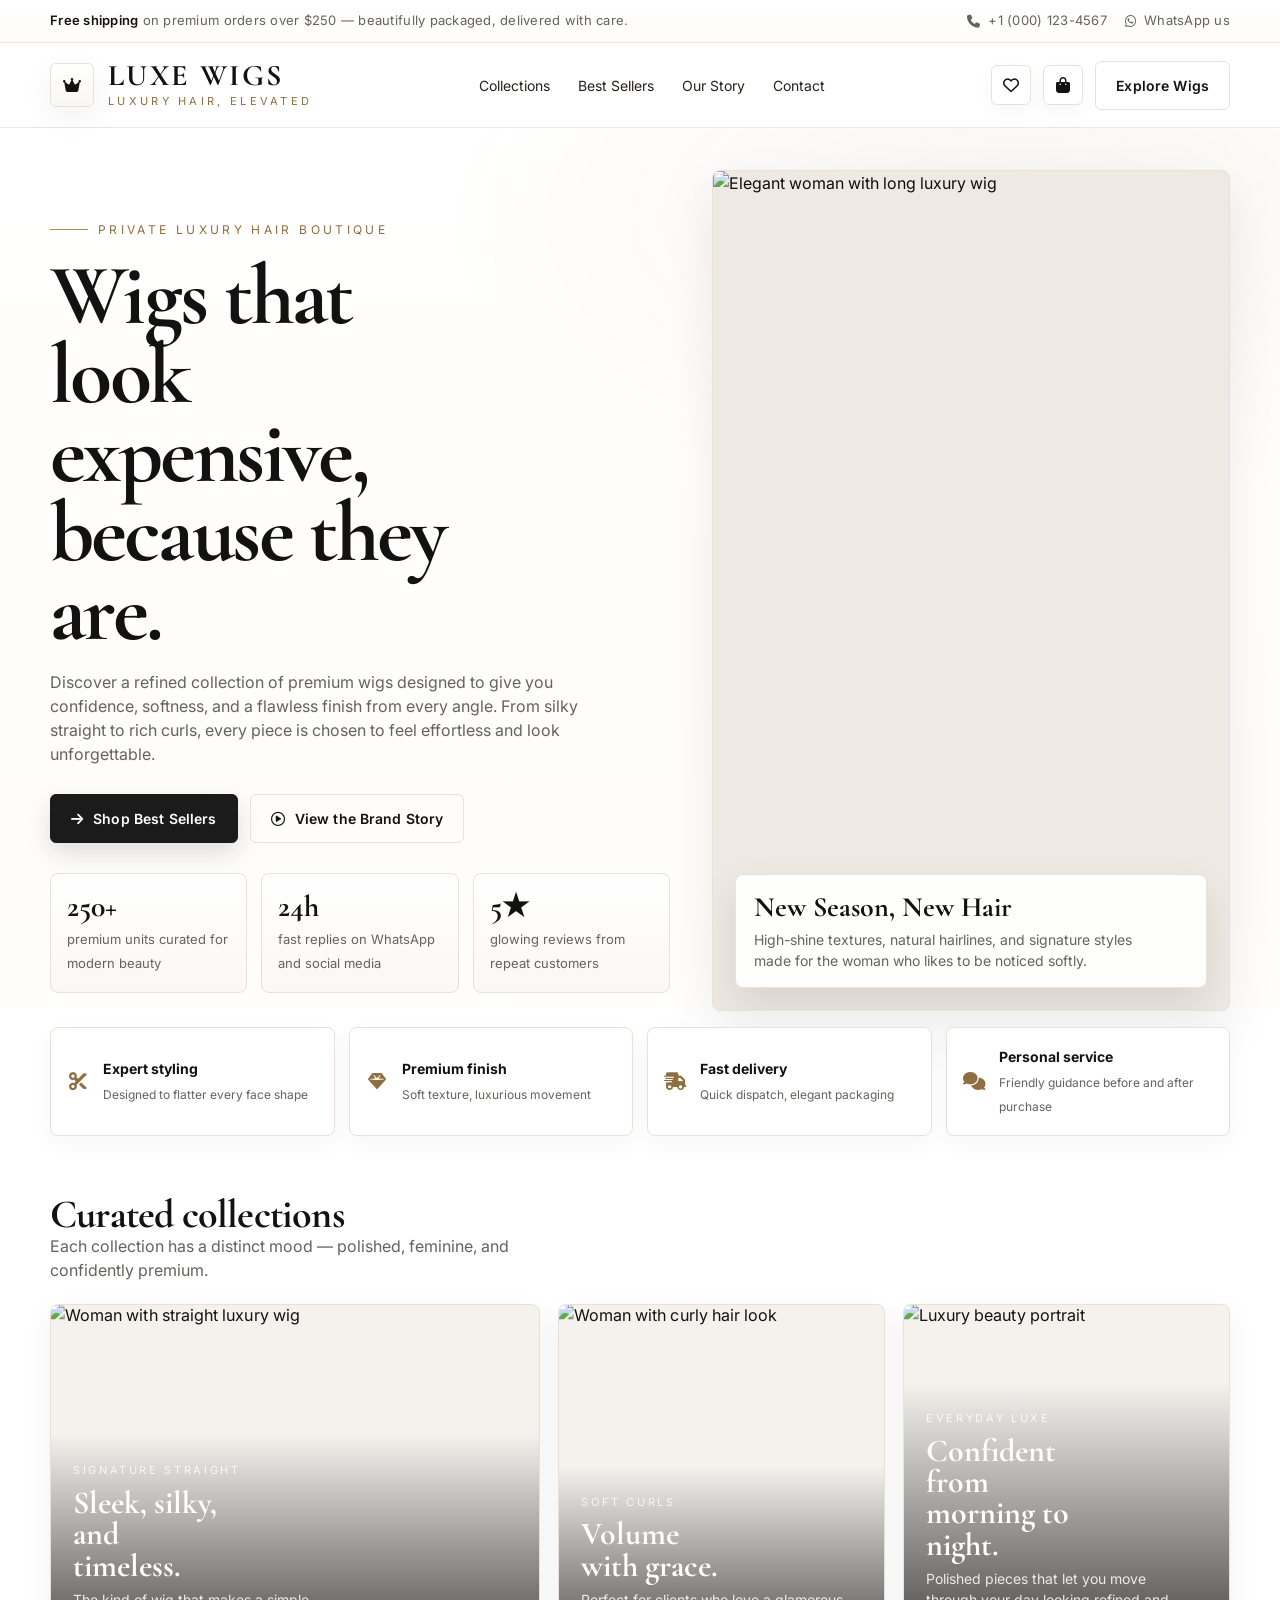
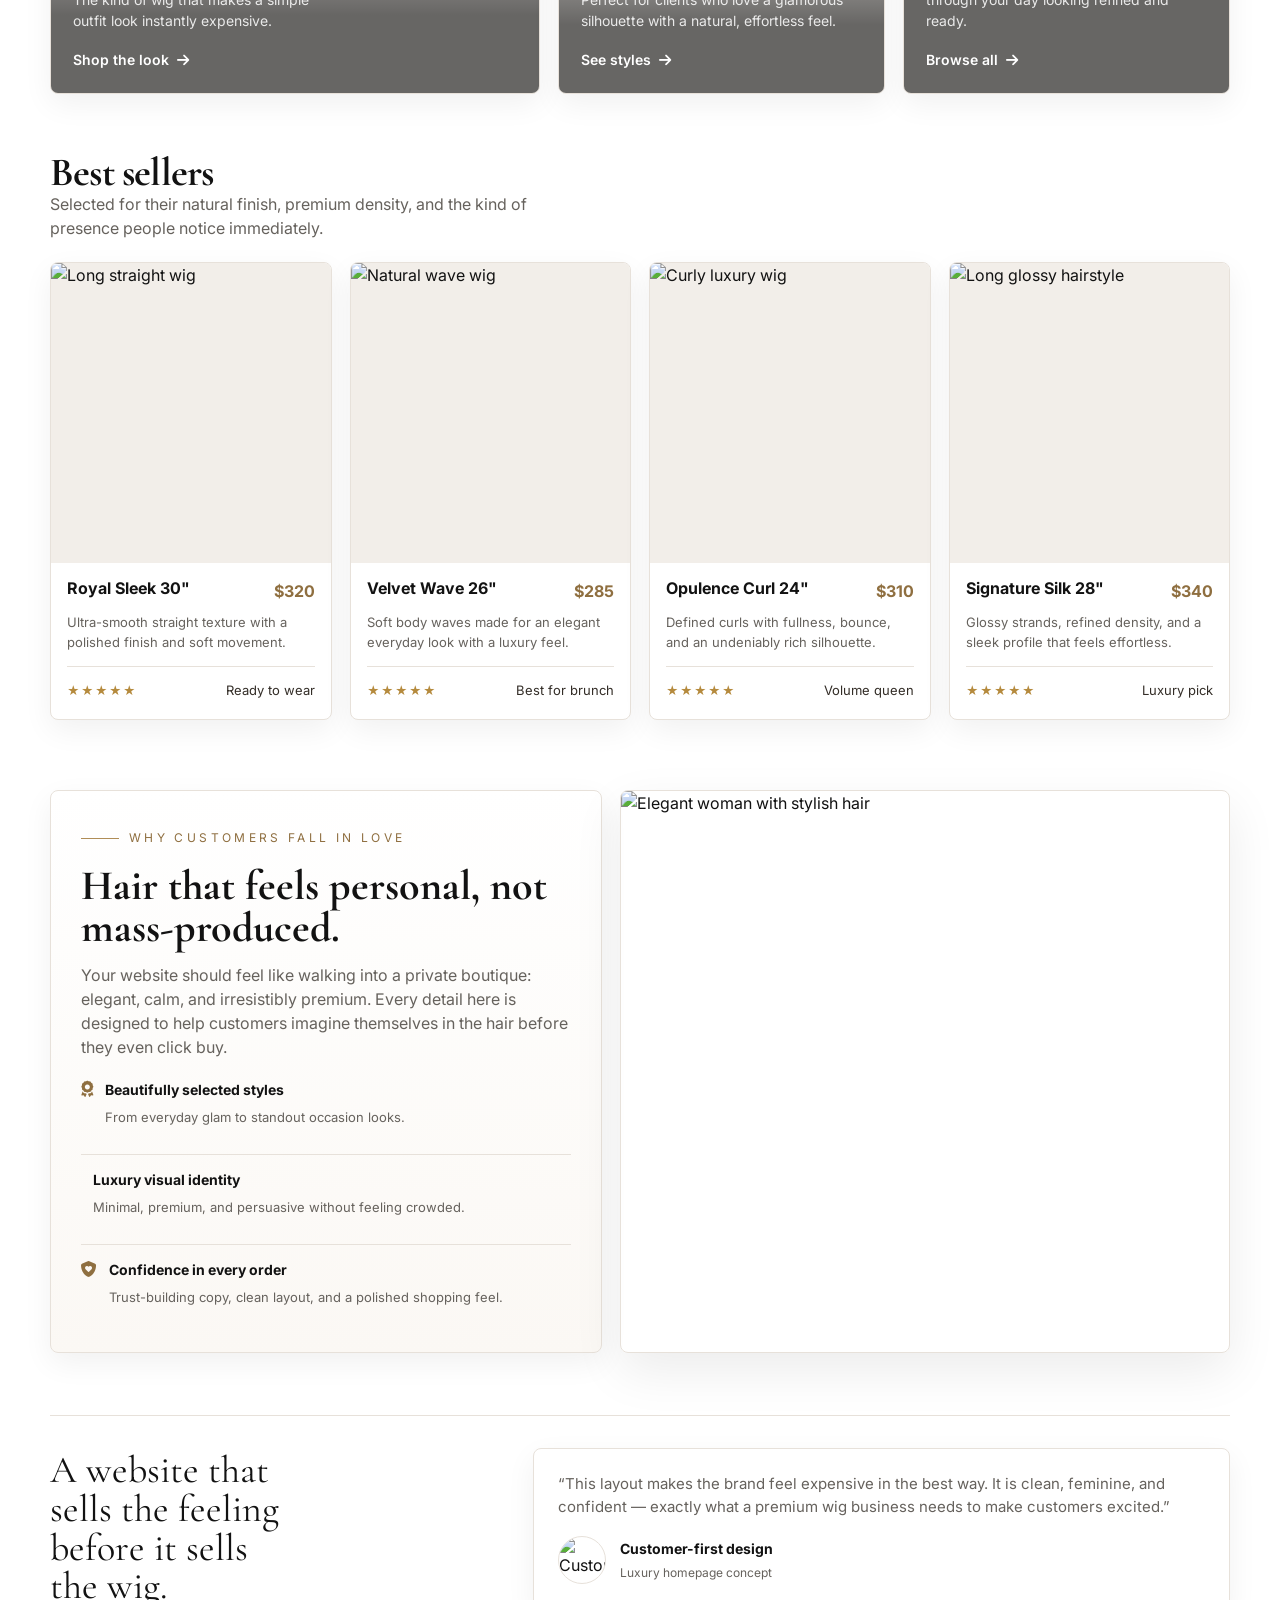
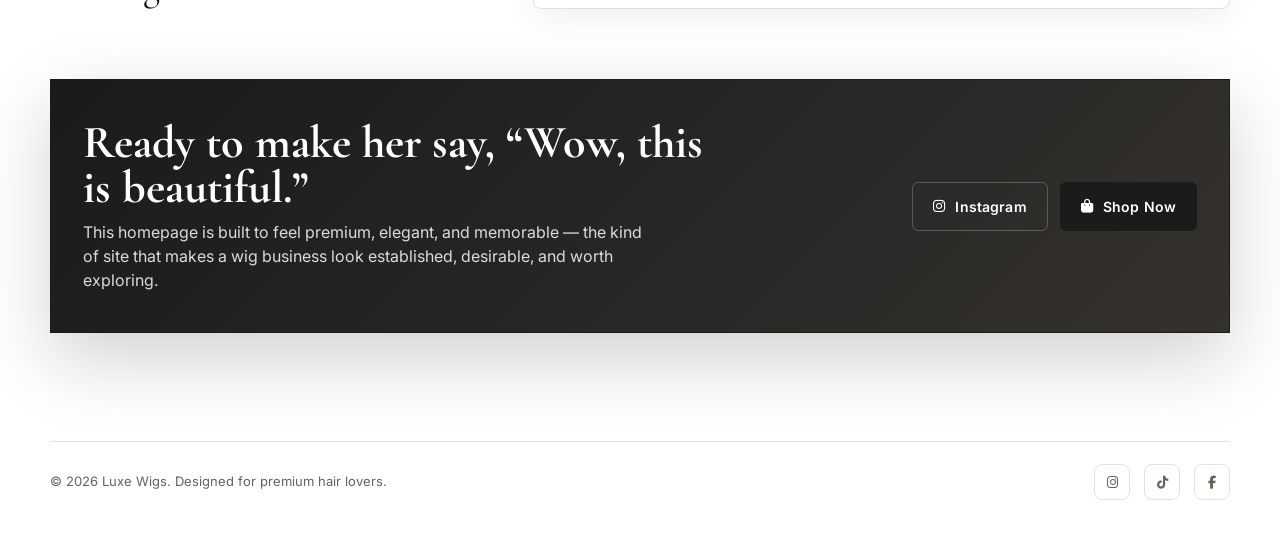
==== commit b5308fc0: "Update index.html" ====
--- a/index.html
+++ b/index.html
@@ -3,289 +3,832 @@
 <head>
   <meta charset="UTF-8" />
   <meta name="viewport" content="width=device-width, initial-scale=1.0" />
-  <title>Glamour Glitz | Luxury Wigs & Hair Extensions</title>
+  <title>LUXE WIGS — Home</title>
   <link rel="preconnect" href="https://fonts.googleapis.com">
   <link rel="preconnect" href="https://fonts.gstatic.com" crossorigin>
-  <link href="https://fonts.googleapis.com/css2?family=Cormorant+Garamond:wght@400;500;600;700&family=Inter:wght@300;400;500;600;700&display=swap" rel="stylesheet">
-  <link rel="stylesheet" href="styles.css" />
+  <link href="https://fonts.googleapis.com/css2?family=Inter:wght@400;500;600;700;800&family=Cormorant+Garamond:wght@500;600;700&display=swap" rel="stylesheet">
+  <link rel="stylesheet" href="https://cdnjs.cloudflare.com/ajax/libs/font-awesome/6.5.0/css/all.min.css" integrity="sha512-AvS5K5c5Q3zYH1b0Z0Q4x5w8a0R7tK3K8W2Zc4T0h5VfG5Xw2f7xVwQ0X4o2nQX1m4j8r8g0l0Qn2xO6iY0Y2g==" crossorigin="anonymous" referrerpolicy="no-referrer" />
+  <style>
+    :root {
+      --bg: #ffffff;
+      --ink: #121212;
+      --muted: #66625d;
+      --soft: #f6f3ef;
+      --line: #e7e1da;
+      --gold: #b08d57;
+      --gold-deep: #8f6f40;
+      --shadow: 0 18px 50px rgba(16, 16, 16, 0.08);
+      --shadow-soft: 0 10px 30px rgba(16, 16, 16, 0.06);
+      --radius: 8px;
+      --radius-sm: 6px;
+    }
+
+    * { box-sizing: border-box; }
+    html, body { margin: 0; padding: 0; background: var(--bg); color: var(--ink); font-family: Inter, sans-serif; }
+    body { line-height: 1.5; }
+    a { color: inherit; text-decoration: none; }
+    img { display: block; width: 100%; }
+
+    .container { width: min(1180px, calc(100% - 48px)); margin: 0 auto; }
+
+    .topbar {
+      border-bottom: 1px solid var(--line);
+      font-size: 13px;
+      color: var(--muted);
+      letter-spacing: 0.02em;
+      background: linear-gradient(180deg, #fff, #fffdfb);
+    }
+    .topbar .container {
+      min-height: 42px;
+      display: flex;
+      align-items: center;
+      justify-content: space-between;
+      gap: 16px;
+    }
+    .topbar strong { color: var(--ink); font-weight: 600; }
+    .topbar .mini-links { display: flex; gap: 18px; flex-wrap: wrap; }
+    .topbar .mini-links span { display: inline-flex; align-items: center; gap: 8px; }
+
+    header {
+      position: sticky;
+      top: 0;
+      z-index: 30;
+      backdrop-filter: blur(14px);
+      background: rgba(255,255,255,0.9);
+      border-bottom: 1px solid rgba(231,225,218,0.8);
+    }
+
+    .nav {
+      min-height: 84px;
+      display: flex;
+      align-items: center;
+      justify-content: space-between;
+      gap: 20px;
+    }
+
+    .brand {
+      display: flex;
+      align-items: center;
+      gap: 14px;
+      min-width: 190px;
+    }
+    .mark {
+      width: 44px;
+      height: 44px;
+      border: 1px solid var(--line);
+      border-radius: var(--radius-sm);
+      display: grid;
+      place-items: center;
+      box-shadow: var(--shadow-soft);
+      background: linear-gradient(180deg, #fff, #faf7f2);
+    }
+    .brand h1 {
+      margin: 0;
+      font-family: "Cormorant Garamond", serif;
+      font-size: 30px;
+      letter-spacing: 0.08em;
+      line-height: 1;
+    }
+    .brand small {
+      display: block;
+      margin-top: 2px;
+      font-size: 11px;
+      letter-spacing: 0.3em;
+      text-transform: uppercase;
+      color: var(--gold-deep);
+    }
+
+    .menu { display: flex; align-items: center; gap: 28px; color: #27211c; font-size: 14px; }
+    .menu a { position: relative; padding: 6px 0; }
+    .menu a::after {
+      content: "";
+      position: absolute;
+      left: 0;
+      bottom: 0;
+      width: 100%;
+      height: 1px;
+      background: currentColor;
+      transform: scaleX(0);
+      transform-origin: left;
+      transition: transform 0.25s ease;
+      opacity: 0.5;
+    }
+    .menu a:hover::after { transform: scaleX(1); }
+
+    .nav-actions { display: flex; align-items: center; gap: 12px; }
+    .icon-btn {
+      width: 40px;
+      height: 40px;
+      border: 1px solid var(--line);
+      border-radius: var(--radius-sm);
+      background: #fff;
+      display: inline-grid;
+      place-items: center;
+      box-shadow: 0 6px 18px rgba(0,0,0,0.04);
+    }
+    .btn {
+      display: inline-flex;
+      align-items: center;
+      justify-content: center;
+      gap: 10px;
+      border: 1px solid #1b1b1b;
+      background: #1b1b1b;
+      color: #fff;
+      padding: 13px 20px;
+      border-radius: var(--radius-sm);
+      font-size: 14px;
+      font-weight: 600;
+      letter-spacing: 0.01em;
+      transition: transform 0.2s ease, box-shadow 0.2s ease, background 0.2s ease;
+      box-shadow: 0 10px 24px rgba(27,27,27,0.14);
+    }
+    .btn:hover { transform: translateY(-1px); box-shadow: 0 14px 30px rgba(27,27,27,0.18); }
+    .btn-outline {
+      background: transparent;
+      color: var(--ink);
+      border-color: var(--line);
+      box-shadow: none;
+    }
+
+    .hero {
+      padding: 42px 0 26px;
+      background:
+        radial-gradient(1000px 500px at 80% 10%, rgba(176,141,87,0.08), transparent 58%),
+        linear-gradient(180deg, #fff, #fffdfa 85%, #ffffff);
+    }
+
+    .hero-grid {
+      display: grid;
+      grid-template-columns: 1.1fr 0.9fr;
+      gap: 28px;
+      align-items: stretch;
+    }
+
+    .hero-copy {
+      padding: 42px 0 18px;
+    }
+    .eyebrow {
+      display: inline-flex;
+      align-items: center;
+      gap: 10px;
+      font-size: 12px;
+      text-transform: uppercase;
+      letter-spacing: 0.28em;
+      color: var(--gold-deep);
+      margin-bottom: 18px;
+    }
+    .eyebrow::before {
+      content: "";
+      width: 38px;
+      height: 1px;
+      background: var(--gold);
+    }
+
+    .hero h2 {
+      font-family: "Cormorant Garamond", serif;
+      font-size: clamp(50px, 7vw, 86px);
+      line-height: 0.92;
+      letter-spacing: -0.03em;
+      margin: 0 0 18px;
+      max-width: 10ch;
+    }
+    .hero p {
+      max-width: 58ch;
+      font-size: 16px;
+      color: var(--muted);
+      margin: 0 0 28px;
+    }
+
+    .hero-actions { display: flex; gap: 12px; flex-wrap: wrap; margin-bottom: 30px; }
+    .hero-stats {
+      display: grid;
+      grid-template-columns: repeat(3, minmax(0, 1fr));
+      gap: 14px;
+      max-width: 620px;
+    }
+    .stat {
+      padding: 18px 16px;
+      border: 1px solid var(--line);
+      background: linear-gradient(180deg, #fff, #faf8f5);
+      border-radius: var(--radius);
+    }
+    .stat strong {
+      display: block;
+      font-family: "Cormorant Garamond", serif;
+      font-size: 30px;
+      line-height: 1;
+      margin-bottom: 4px;
+    }
+    .stat span { color: var(--muted); font-size: 13px; }
+
+    .hero-visual {
+      position: relative;
+      min-height: 640px;
+      border: 1px solid var(--line);
+      border-radius: var(--radius);
+      overflow: hidden;
+      box-shadow: var(--shadow);
+      background: #efe9e3;
+    }
+    .hero-visual img {
+      position: absolute;
+      inset: 0;
+      width: 100%;
+      height: 100%;
+      object-fit: cover;
+      filter: saturate(0.94) contrast(1.03);
+    }
+    .hero-card {
+      position: absolute;
+      left: 22px;
+      right: 22px;
+      bottom: 22px;
+      background: rgba(255,255,255,0.92);
+      border: 1px solid rgba(231,225,218,0.92);
+      border-radius: var(--radius);
+      padding: 18px 18px 16px;
+      display: grid;
+      gap: 8px;
+      box-shadow: 0 18px 40px rgba(0,0,0,0.10);
+    }
+    .hero-card strong {
+      font-family: "Cormorant Garamond", serif;
+      font-size: 28px;
+      line-height: 1;
+    }
+    .hero-card p { margin: 0; font-size: 14px; color: var(--muted); max-width: 44ch; }
+
+    .section {
+      padding: 24px 0 84px;
+    }
+
+    .strip {
+      display: grid;
+      grid-template-columns: repeat(4, 1fr);
+      gap: 14px;
+      margin-top: -34px;
+      position: relative;
+      z-index: 2;
+    }
+    .chip-card {
+      border: 1px solid var(--line);
+      background: #fff;
+      border-radius: var(--radius);
+      padding: 18px 16px;
+      display: flex;
+      align-items: center;
+      gap: 14px;
+      box-shadow: 0 8px 22px rgba(0,0,0,0.04);
+    }
+    .chip-card i { color: var(--gold-deep); font-size: 18px; width: 22px; text-align: center; }
+    .chip-card strong { display: block; font-size: 14px; margin-bottom: 2px; }
+    .chip-card span { color: var(--muted); font-size: 12px; }
+
+    .section-head {
+      display: flex;
+      align-items: end;
+      justify-content: space-between;
+      gap: 20px;
+      margin: 58px 0 22px;
+    }
+    .section-head h3 {
+      margin: 0;
+      font-family: "Cormorant Garamond", serif;
+      font-size: 40px;
+      line-height: 1;
+      letter-spacing: -0.02em;
+    }
+    .section-head p { margin: 0; color: var(--muted); max-width: 52ch; }
+
+    .collections {
+      display: grid;
+      grid-template-columns: 1.2fr 0.8fr 0.8fr;
+      gap: 18px;
+    }
+    .collection {
+      position: relative;
+      min-height: 390px;
+      border: 1px solid var(--line);
+      border-radius: var(--radius);
+      overflow: hidden;
+      box-shadow: var(--shadow-soft);
+      background: #f5f2ee;
+    }
+    .collection img {
+      width: 100%; height: 100%; object-fit: cover;
+      transform: scale(1.01);
+    }
+    .collection .overlay {
+      position: absolute;
+      inset: auto 0 0 0;
+      padding: 22px;
+      background: linear-gradient(180deg, transparent, rgba(0,0,0,0.58) 70%);
+      color: #fff;
+    }
+    .collection .overlay small {
+      display: inline-block;
+      font-size: 11px;
+      text-transform: uppercase;
+      letter-spacing: 0.24em;
+      color: rgba(255,255,255,0.82);
+      margin-bottom: 8px;
+    }
+    .collection .overlay h4 {
+      margin: 0 0 8px;
+      font-family: "Cormorant Garamond", serif;
+      font-size: 32px;
+      line-height: 0.98;
+      max-width: 10ch;
+    }
+    .collection .overlay p {
+      margin: 0 0 16px;
+      color: rgba(255,255,255,0.86);
+      font-size: 14px;
+      max-width: 30ch;
+    }
+    .collection .overlay a {
+      display: inline-flex;
+      align-items: center;
+      gap: 8px;
+      font-size: 14px;
+      font-weight: 600;
+      color: #fff;
+    }
+
+    .products {
+      display: grid;
+      grid-template-columns: repeat(4, 1fr);
+      gap: 18px;
+    }
+    .product-card {
+      border: 1px solid var(--line);
+      background: #fff;
+      border-radius: var(--radius);
+      overflow: hidden;
+      box-shadow: var(--shadow-soft);
+      transition: transform 0.2s ease, box-shadow 0.2s ease;
+    }
+    .product-card:hover { transform: translateY(-3px); box-shadow: var(--shadow); }
+    .product-card .thumb {
+      height: 300px;
+      background: #f2eee9;
+      overflow: hidden;
+    }
+    .product-card .thumb img { width: 100%; height: 100%; object-fit: cover; }
+    .product-card .body { padding: 16px 16px 18px; }
+    .product-card .meta {
+      display: flex;
+      justify-content: space-between;
+      align-items: start;
+      gap: 12px;
+      margin-bottom: 10px;
+    }
+    .product-card h5 {
+      margin: 0;
+      font-size: 16px;
+      line-height: 1.2;
+      max-width: 16ch;
+    }
+    .price { font-weight: 700; color: var(--gold-deep); white-space: nowrap; }
+    .product-card p { margin: 0; color: var(--muted); font-size: 13px; }
+    .product-card .bottom {
+      display: flex;
+      justify-content: space-between;
+      align-items: center;
+      margin-top: 14px;
+      padding-top: 14px;
+      border-top: 1px solid var(--line);
+      color: #332d27;
+      font-size: 13px;
+    }
+    .stars { color: #b58a3d; letter-spacing: 1px; font-size: 12px; }
+
+    .about-banner {
+      margin-top: 70px;
+      display: grid;
+      grid-template-columns: 0.95fr 1.05fr;
+      gap: 18px;
+      align-items: stretch;
+    }
+    .about-copy {
+      border: 1px solid var(--line);
+      background: linear-gradient(180deg, #fff, #fbf8f4);
+      border-radius: var(--radius);
+      padding: 30px;
+      box-shadow: var(--shadow-soft);
+    }
+    .about-copy h4 {
+      font-family: "Cormorant Garamond", serif;
+      font-size: 42px;
+      line-height: 1;
+      margin: 0 0 14px;
+    }
+    .about-copy p { color: var(--muted); margin: 0 0 16px; }
+    .benefits {
+      display: grid;
+      gap: 12px;
+      margin-top: 20px;
+    }
+    .benefit {
+      display: flex;
+      align-items: start;
+      gap: 12px;
+      padding: 14px 0;
+      border-top: 1px solid var(--line);
+    }
+    .benefit:first-child { border-top: 0; padding-top: 0; }
+    .benefit i { color: var(--gold-deep); margin-top: 2px; }
+    .benefit strong { display: block; margin-bottom: 4px; font-size: 14px; }
+    .benefit span { color: var(--muted); font-size: 13px; }
+
+    .about-visual {
+      position: relative;
+      min-height: 520px;
+      border: 1px solid var(--line);
+      border-radius: var(--radius);
+      overflow: hidden;
+      box-shadow: var(--shadow);
+    }
+    .about-visual img { width: 100%; height: 100%; object-fit: cover; }
+
+    .testimonial {
+      margin-top: 62px;
+      border-top: 1px solid var(--line);
+      padding-top: 32px;
+      display: grid;
+      grid-template-columns: 0.8fr 1.2fr;
+      gap: 18px;
+      align-items: center;
+    }
+    .testimonial .quote {
+      font-family: "Cormorant Garamond", serif;
+      font-size: 38px;
+      line-height: 1.02;
+      margin: 0;
+      max-width: 13ch;
+    }
+    .quote-panel {
+      border: 1px solid var(--line);
+      background: #fff;
+      border-radius: var(--radius);
+      padding: 24px;
+      box-shadow: var(--shadow-soft);
+    }
+    .quote-panel p {
+      margin: 0 0 14px;
+      color: var(--muted);
+      font-size: 15px;
+    }
+    .quote-panel .person {
+      display: flex;
+      align-items: center;
+      gap: 14px;
+      margin-top: 18px;
+    }
+    .avatar {
+      width: 48px;
+      height: 48px;
+      border-radius: 50%;
+      overflow: hidden;
+      border: 1px solid var(--line);
+      flex: 0 0 auto;
+    }
+    .avatar img { width: 100%; height: 100%; object-fit: cover; }
+    .person strong { display: block; font-size: 14px; }
+    .person span { color: var(--muted); font-size: 12px; }
+
+    .cta {
+      margin-top: 70px;
+      border: 1px solid #1b1b1b;
+      background:
+        linear-gradient(135deg, rgba(17,17,17,0.96), rgba(35,32,28,0.92)),
+        url('https://images.unsplash.com/photo-1522338242992-e1a54906a8da?auto=format&fit=crop&w=1600&q=80') center/cover;
+      color: #fff;
+      border-radius: 0;
+      overflow: hidden;
+      box-shadow: 0 26px 70px rgba(0,0,0,0.18);
+    }
+    .cta-inner {
+      padding: 40px 32px;
+      display: grid;
+      grid-template-columns: 1.2fr 0.8fr;
+      gap: 24px;
+      align-items: center;
+    }
+    .cta h3 {
+      margin: 0 0 10px;
+      font-family: "Cormorant Garamond", serif;
+      font-size: 46px;
+      line-height: 0.98;
+    }
+    .cta p { margin: 0; color: rgba(255,255,255,0.84); max-width: 56ch; }
+    .cta .actions { display: flex; justify-content: end; gap: 12px; flex-wrap: wrap; }
+    .cta .btn { box-shadow: none; }
+    .cta .btn-outline { border-color: rgba(255,255,255,0.22); color: #fff; }
+
+    footer {
+      padding: 24px 0 34px;
+      color: var(--muted);
+      font-size: 13px;
+    }
+    .footer-wrap {
+      border-top: 1px solid var(--line);
+      padding-top: 22px;
+      display: flex;
+      align-items: center;
+      justify-content: space-between;
+      gap: 20px;
+      flex-wrap: wrap;
+    }
+    .social { display: flex; gap: 14px; }
+    .social a {
+      width: 36px; height: 36px; border: 1px solid var(--line);
+      border-radius: 8px; display: grid; place-items: center; background: #fff;
+    }
+
+    @media (max-width: 1100px) {
+      .hero-grid, .about-banner, .testimonial, .cta-inner { grid-template-columns: 1fr; }
+      .hero-visual { min-height: 540px; }
+      .strip, .products, .collections { grid-template-columns: repeat(2, minmax(0, 1fr)); }
+    }
+
+    @media (max-width: 760px) {
+      .container { width: min(1180px, calc(100% - 28px)); }
+      .topbar .container, .nav { flex-direction: column; align-items: start; padding: 12px 0; }
+      .menu { gap: 18px; flex-wrap: wrap; }
+      .nav-actions { width: 100%; justify-content: space-between; }
+      .hero { padding-top: 24px; }
+      .hero-copy { padding-top: 14px; }
+      .hero-stats, .strip, .products, .collections { grid-template-columns: 1fr; }
+      .section-head { flex-direction: column; align-items: start; }
+      .cta .actions { justify-content: start; }
+      .cta-inner { padding: 28px 22px; }
+      .about-copy, .quote-panel { padding: 22px; }
+      .hero h2 { max-width: 12ch; }
+    }
+  </style>
 </head>
 <body>
-
-  <div class="announcement-bar">
-    <span>International shipping now available</span>
+  <div class="topbar">
+    <div class="container">
+      <div><strong>Free shipping</strong> on premium orders over $250 — beautifully packaged, delivered with care.</div>
+      <div class="mini-links">
+        <span><i class="fa-solid fa-phone"></i> +1 (000) 123-4567</span>
+        <span><i class="fa-brands fa-whatsapp"></i> WhatsApp us</span>
+      </div>
+    </div>
   </div>
 
-  <header class="site-header">
-    <div class="header-inner">
-      <button class="icon-btn mobile-menu-btn" aria-label="Open menu">
-        ☰
-      </button>
-
-      <a href="index.html" class="brand">
-        <span class="brand-top">GLAMOUR GLITZ</span>
-        <span class="brand-bottom">luxury hair</span>
+  <header>
+    <div class="container nav">
+      <a href="#" class="brand">
+        <div class="mark"><i class="fa-solid fa-crown"></i></div>
+        <div>
+          <h1>LUXE WIGS</h1>
+          <small>Luxury hair, elevated</small>
+        </div>
       </a>
 
-      <nav class="main-nav" aria-label="Primary navigation">
-        <a href="index.html" class="active">Home</a>
-        <a href="products.html">Shop by ▾</a>
-        <a href="products.html#collections">Collections</a>
-        <a href="product.html">Our Story</a>
-        <a href="#contact">Get in touch</a>
-        <a href="#faq">FAQs</a>
+      <nav class="menu" aria-label="Primary">
+        <a href="#collections">Collections</a>
+        <a href="#products">Best Sellers</a>
+        <a href="#story">Our Story</a>
+        <a href="#contact">Contact</a>
       </nav>
 
-      <div class="header-actions">
-        <button class="icon-btn" aria-label="Search">⌕</button>
-        <button class="icon-btn" aria-label="Account">◌</button>
-        <button class="icon-btn" aria-label="Wishlist">♡</button>
-        <button class="icon-btn" aria-label="Cart">👜</button>
+      <div class="nav-actions">
+        <a class="icon-btn" href="#"><i class="fa-regular fa-heart"></i></a>
+        <a class="icon-btn" href="#"><i class="fa-solid fa-bag-shopping"></i></a>
+        <a class="btn btn-outline" href="#products">Explore Wigs</a>
       </div>
     </div>
   </header>
 
   <main>
     <section class="hero">
-      <div class="hero-copy">
-        <p class="eyebrow">Bestsellers</p>
-        <h1>Hair that looks soft, seamless, and expensive.</h1>
-        <p class="hero-text">
-          Premium wigs, frontals, closures, and extensions designed for a flawless install and a luxury finish.
-        </p>
-
-        <div class="hero-buttons">
-          <a href="products.html" class="btn btn-primary">Shop Now</a>
-          <a href="#bestsellers" class="btn btn-secondary">Explore Favorites</a>
-        </div>
-
-        <div class="hero-pills">
-          <span>HD Lace</span>
-          <span>Raw Quality</span>
-          <span>Pre-Plucked</span>
-          <span>Ready to Wear</span>
-        </div>
-      </div>
-
-      <div class="hero-visual">
-        <div class="hero-card hero-card-left">
-          <img src="hero.webp" alt="Luxury wavy wig style" />
-        </div>
-        <div class="hero-card hero-card-right">
-          <img src="w1.jpg" alt="Glossy black wig style" />
-        </div>
-
-        <div class="floating-tag tag-one">Best Seller</div>
-        <div class="floating-tag tag-two">Shop Now, Pay Later</div>
+      <div class="container hero-grid">
+        <div class="hero-copy">
+          <div class="eyebrow">Private luxury hair boutique</div>
+          <h2>Wigs that look expensive, because they are.</h2>
+          <p>
+            Discover a refined collection of premium wigs designed to give you confidence,
+            softness, and a flawless finish from every angle. From silky straight to rich curls,
+            every piece is chosen to feel effortless and look unforgettable.
+          </p>
+          <div class="hero-actions">
+            <a class="btn" href="#products"><i class="fa-solid fa-arrow-right"></i> Shop Best Sellers</a>
+            <a class="btn btn-outline" href="#story"><i class="fa-regular fa-circle-play"></i> View the Brand Story</a>
+          </div>
+
+          <div class="hero-stats">
+            <div class="stat">
+              <strong>250+</strong>
+              <span>premium units curated for modern beauty</span>
+            </div>
+            <div class="stat">
+              <strong>24h</strong>
+              <span>fast replies on WhatsApp and social media</span>
+            </div>
+            <div class="stat">
+              <strong>5★</strong>
+              <span>glowing reviews from repeat customers</span>
+            </div>
+          </div>
+        </div>
+
+        <div class="hero-visual">
+          <img src="https://images.unsplash.com/photo-1522338242992-e1a54906a8da?auto=format&fit=crop&w=1400&q=80" alt="Elegant woman with long luxury wig" />
+          <div class="hero-card">
+            <strong>New Season, New Hair</strong>
+            <p>High-shine textures, natural hairlines, and signature styles made for the woman who likes to be noticed softly.</p>
+          </div>
+        </div>
       </div>
     </section>
 
-    <div class="marquee">
-      <div class="marquee-track">
-        <span>SHOP NOW, PAY LATER</span>
-        <span>SHOP NOW, PAY LATER</span>
-        <span>SHOP NOW, PAY LATER</span>
-        <span>SHOP NOW, PAY LATER</span>
-        <span>SHOP NOW, PAY LATER</span>
-        <span>SHOP NOW, PAY LATER</span>
-      </div>
-    </div>
-
-    <section class="luxury-intro">
-      <p class="eyebrow">Lush Locks</p>
-      <h2>Treat yourself to true luxury</h2>
-      <p>
-        Our curated selection brings together elegant textures, rich body, and a natural finish.
-        From sleek straight styles to bounce and body wave glam, every piece is made to elevate your look.
-      </p>
-      <a href="products.html" class="btn btn-outline">Learn More</a>
-    </section>
-
-    <section class="section-block" id="bestsellers">
-      <div class="section-heading">
-        <p class="eyebrow">Bestsellers</p>
-        <h2>Fan favorites everyone keeps coming back for</h2>
-      </div>
-
-      <div class="product-grid">
-        <article class="product-card">
-          <div class="product-image-wrap">
-            <img src="a1.jpg" alt="Natural black wig in loose curls" />
-            <button class="wish-btn" aria-label="Add to wishlist">♡</button>
+    <section class="section">
+      <div class="container strip">
+        <div class="chip-card"><i class="fa-solid fa-scissors"></i><div><strong>Expert styling</strong><span>Designed to flatter every face shape</span></div></div>
+        <div class="chip-card"><i class="fa-solid fa-gem"></i><div><strong>Premium finish</strong><span>Soft texture, luxurious movement</span></div></div>
+        <div class="chip-card"><i class="fa-solid fa-truck-fast"></i><div><strong>Fast delivery</strong><span>Quick dispatch, elegant packaging</span></div></div>
+        <div class="chip-card"><i class="fa-solid fa-comments"></i><div><strong>Personal service</strong><span>Friendly guidance before and after purchase</span></div></div>
+      </div>
+
+      <div class="container" id="collections">
+        <div class="section-head">
+          <div>
+            <h3>Curated collections</h3>
+            <p>Each collection has a distinct mood — polished, feminine, and confidently premium.</p>
           </div>
-          <h3>Natural Black Wig Clip-In Extensions</h3>
-          <p class="price">$100.00 USD</p>
-          <a href="product.html" class="btn btn-card">Choose options</a>
-        </article>
-
-        <article class="product-card">
-          <div class="product-image-wrap">
-            <img src="a2.jpg" alt="Virgin hair wig extensions" />
-            <button class="wish-btn" aria-label="Add to wishlist">♡</button>
+        </div>
+
+        <div class="collections">
+          <article class="collection">
+            <img src="https://images.unsplash.com/photo-1521572267360-ee0c2909d518?auto=format&fit=crop&w=1400&q=80" alt="Woman with straight luxury wig" />
+            <div class="overlay">
+              <small>Signature Straight</small>
+              <h4>Sleek, silky, and timeless.</h4>
+              <p>The kind of wig that makes a simple outfit look instantly expensive.</p>
+              <a href="#products">Shop the look <i class="fa-solid fa-arrow-right"></i></a>
+            </div>
+          </article>
+
+          <article class="collection">
+            <img src="https://images.unsplash.com/photo-1515886657613-9f3515b0c78f?auto=format&fit=crop&w=1200&q=80" alt="Woman with curly hair look" />
+            <div class="overlay">
+              <small>Soft Curls</small>
+              <h4>Volume with grace.</h4>
+              <p>Perfect for clients who love a glamorous silhouette with a natural, effortless feel.</p>
+              <a href="#products">See styles <i class="fa-solid fa-arrow-right"></i></a>
+            </div>
+          </article>
+
+          <article class="collection">
+            <img src="https://images.unsplash.com/photo-1506794778202-cad84cf45f1d?auto=format&fit=crop&w=1200&q=80" alt="Luxury beauty portrait" />
+            <div class="overlay">
+              <small>Everyday Luxe</small>
+              <h4>Confident from morning to night.</h4>
+              <p>Polished pieces that let you move through your day looking refined and ready.</p>
+              <a href="#products">Browse all <i class="fa-solid fa-arrow-right"></i></a>
+            </div>
+          </article>
+        </div>
+      </div>
+
+      <div class="container" id="products">
+        <div class="section-head">
+          <div>
+            <h3>Best sellers</h3>
+            <p>Selected for their natural finish, premium density, and the kind of presence people notice immediately.</p>
           </div>
-          <h3>Virgin Hair Wig Extensions</h3>
-          <p class="price">$120.00 USD</p>
-          <a href="product.html" class="btn btn-card">Choose options</a>
-        </article>
-
-        <article class="product-card">
-          <div class="product-image-wrap">
-            <img src="future.webp" alt="Copper curly human hair wig" />
-            <button class="wish-btn" aria-label="Add to wishlist">♡</button>
+        </div>
+
+        <div class="products">
+          <article class="product-card">
+            <div class="thumb"><img src="https://images.unsplash.com/photo-1497636320844-4e7a2e7b2a4d?auto=format&fit=crop&w=1200&q=80" alt="Long straight wig" /></div>
+            <div class="body">
+              <div class="meta">
+                <h5>Royal Sleek 30"</h5>
+                <div class="price">$320</div>
+              </div>
+              <p>Ultra-smooth straight texture with a polished finish and soft movement.</p>
+              <div class="bottom"><span class="stars">★★★★★</span><span>Ready to wear</span></div>
+            </div>
+          </article>
+
+          <article class="product-card">
+            <div class="thumb"><img src="https://images.unsplash.com/photo-1524504388940-b1c1722653e1?auto=format&fit=crop&w=1200&q=80" alt="Natural wave wig" /></div>
+            <div class="body">
+              <div class="meta">
+                <h5>Velvet Wave 26"</h5>
+                <div class="price">$285</div>
+              </div>
+              <p>Soft body waves made for an elegant everyday look with a luxury feel.</p>
+              <div class="bottom"><span class="stars">★★★★★</span><span>Best for brunch</span></div>
+            </div>
+          </article>
+
+          <article class="product-card">
+            <div class="thumb"><img src="https://images.unsplash.com/photo-1487412720507-e7ab37603c6f?auto=format&fit=crop&w=1200&q=80" alt="Curly luxury wig" /></div>
+            <div class="body">
+              <div class="meta">
+                <h5>Opulence Curl 24"</h5>
+                <div class="price">$310</div>
+              </div>
+              <p>Defined curls with fullness, bounce, and an undeniably rich silhouette.</p>
+              <div class="bottom"><span class="stars">★★★★★</span><span>Volume queen</span></div>
+            </div>
+          </article>
+
+          <article class="product-card">
+            <div class="thumb"><img src="https://images.unsplash.com/photo-1524503033411-f0f8c33c44bb?auto=format&fit=crop&w=1200&q=80" alt="Long glossy hairstyle" /></div>
+            <div class="body">
+              <div class="meta">
+                <h5>Signature Silk 28"</h5>
+                <div class="price">$340</div>
+              </div>
+              <p>Glossy strands, refined density, and a sleek profile that feels effortless.</p>
+              <div class="bottom"><span class="stars">★★★★★</span><span>Luxury pick</span></div>
+            </div>
+          </article>
+        </div>
+      </div>
+
+      <div class="container about-banner" id="story">
+        <div class="about-copy">
+          <div class="eyebrow">Why customers fall in love</div>
+          <h4>Hair that feels personal, not mass-produced.</h4>
+          <p>
+            Your website should feel like walking into a private boutique: elegant, calm,
+            and irresistibly premium. Every detail here is designed to help customers imagine
+            themselves in the hair before they even click buy.
+          </p>
+          <div class="benefits">
+            <div class="benefit">
+              <i class="fa-solid fa-award"></i>
+              <div><strong>Beautifully selected styles</strong><span>From everyday glam to standout occasion looks.</span></div>
+            </div>
+            <div class="benefit">
+              <i class="fa-solid fa-sparkles"></i>
+              <div><strong>Luxury visual identity</strong><span>Minimal, premium, and persuasive without feeling crowded.</span></div>
+            </div>
+            <div class="benefit">
+              <i class="fa-solid fa-shield-heart"></i>
+              <div><strong>Confidence in every order</strong><span>Trust-building copy, clean layout, and a polished shopping feel.</span></div>
+            </div>
           </div>
-          <h3>Copper Wavy Curly Wig</h3>
-          <p class="price">$120.00 USD</p>
-          <a href="product.html" class="btn btn-card">Choose options</a>
-        </article>
-
-        <article class="product-card">
-          <div class="product-image-wrap">
-            <img src="w3.webp" alt="Natural black wavy frontal wig" />
-            <button class="wish-btn" aria-label="Add to wishlist">♡</button>
+        </div>
+
+        <div class="about-visual">
+          <img src="https://images.unsplash.com/photo-1483985988355-763728e1935b?auto=format&fit=crop&w=1400&q=80" alt="Elegant woman with stylish hair" />
+        </div>
+      </div>
+
+      <div class="container testimonial">
+        <p class="quote">A website that sells the feeling before it sells the wig.</p>
+        <div class="quote-panel">
+          <p>
+            “This layout makes the brand feel expensive in the best way. It is clean,
+            feminine, and confident — exactly what a premium wig business needs to make customers excited.”
+          </p>
+          <div class="person">
+            <div class="avatar">
+              <img src="https://images.unsplash.com/photo-1544005313-94ddf0286df2?auto=format&fit=crop&w=500&q=80" alt="Customer portrait" />
+            </div>
+            <div>
+              <strong>Customer-first design</strong>
+              <span>Luxury homepage concept</span>
+            </div>
           </div>
-          <h3>Natural Black Wavy Frontals</h3>
-          <p class="price">$150.00 USD</p>
-          <a href="product.html" class="btn btn-card">Choose options</a>
-        </article>
-      </div>
-    </section>
-
-    <section class="section-block" id="collections">
-      <div class="section-heading center">
-        <p class="eyebrow">Shop by collection</p>
-        <h2>Find the look that matches your vibe</h2>
-      </div>
-
-      <div class="collection-grid">
-        <a href="products.html" class="collection-card">
-          <img src="w1.jpg" alt="Wigs collection" />
-          <div class="collection-overlay">
-            <span>Wigs</span>
-            <small>Shop collection →</small>
+        </div>
+      </div>
+
+      <div class="container cta" id="contact">
+        <div class="cta-inner">
+          <div>
+            <h3>Ready to make her say, “Wow, this is beautiful.”</h3>
+            <p>
+              This homepage is built to feel premium, elegant, and memorable — the kind of site that makes a wig business look established, desirable, and worth exploring.
+            </p>
           </div>
-        </a>
-
-        <a href="products.html" class="collection-card">
-          <img src="a5.jpg" alt="Frontals collection" />
-          <div class="collection-overlay">
-            <span>Frontals</span>
-            <small>Shop collection →</small>
+          <div class="actions">
+            <a class="btn btn-outline" href="#"><i class="fa-brands fa-instagram"></i> Instagram</a>
+            <a class="btn" href="#products"><i class="fa-solid fa-bag-shopping"></i> Shop Now</a>
           </div>
-        </a>
-
-        <a href="products.html" class="collection-card">
-          <img src="final.jpg" alt="Extensions collection" />
-          <div class="collection-overlay">
-            <span>Extensions</span>
-            <small>Shop collection →</small>
-          </div>
-        </a>
-      </div>
-    </section>
-
-    <section class="feature-banner">
-      <div class="feature-banner-inner">
-        <img src="smooth.webp" alt="Elegant flowing black hair" class="banner-img banner-left" />
-        <img src="before.png" alt="Hair transformation before" class="banner-img banner-center" />
-        <img src="after.png" alt="Hair transformation after" class="banner-img banner-right" />
-
-        <div class="banner-copy">
-          <p class="eyebrow">Hair dreams, upgraded</p>
-          <h2>Make your hair dreams a sweet reality</h2>
-          <p>
-            Sleek installs, soft movement, and rich texture that photographs beautifully from every angle.
-          </p>
-          <a href="products.html" class="btn btn-primary">Shop Now</a>
-        </div>
-      </div>
-    </section>
-
-    <section class="two-column-story">
-      <div class="story-media">
-        <img src="hero.webp" alt="Luxury hairstyle close up" />
-      </div>
-
-      <div class="story-content">
-        <p class="eyebrow">Why customers love us</p>
-        <h2>Designed for the woman who wants elegance without effort</h2>
-
-        <div class="story-points">
-          <div>
-            <h3>Soft texture</h3>
-            <p>Natural movement that stays full, silky, and beautiful with minimal styling.</p>
-          </div>
-          <div>
-            <h3>Seamless finish</h3>
-            <p>Laces, closures, and frontals made to melt into the hairline for a polished look.</p>
-          </div>
-          <div>
-            <h3>Wear it your way</h3>
-            <p>From everyday glam to special occasions, these looks are made to be versatile.</p>
-          </div>
-        </div>
-
-        <a href="products.html" class="btn btn-outline">Browse all styles</a>
-      </div>
-    </section>
-
-    <section class="testimonial-strip">
-      <div class="testimonial-card">
-        <p>“The hair is full, soft, and gave me the exact salon finish I wanted.”</p>
-        <span>Customer Review</span>
-      </div>
-      <div class="testimonial-card">
-        <p>“The lace melted perfectly and the volume was stunning right out of the box.”</p>
-        <span>Customer Review</span>
-      </div>
-      <div class="testimonial-card">
-        <p>“Luxury quality, fast shipping, and the pictures looked just like the product.”</p>
-        <span>Customer Review</span>
-      </div>
-    </section>
-
-    <section class="faq-section" id="faq">
-      <div class="section-heading center">
-        <p class="eyebrow">FAQs</p>
-        <h2>Quick answers before you check out</h2>
-      </div>
-
-      <div class="faq-list">
-        <details>
-          <summary>Are the wigs beginner friendly?</summary>
-          <p>Yes. The collection is styled to be wearable and easy to install, with options that work for beginners and pros.</p>
-        </details>
-
-        <details>
-          <summary>Do you offer different lengths and textures?</summary>
-          <p>Yes. The product pages can be expanded to show lengths, textures, and cap sizes for each style.</p>
-        </details>
-
-        <details>
-          <summary>Can customers buy now and pay later?</summary>
-          <p>Yes. This home page highlights that payment option so it feels premium and flexible.</p>
-        </details>
+        </div>
       </div>
     </section>
   </main>
 
-  <footer class="site-footer" id="contact">
-    <div class="footer-brand">
-      <h2>Glamour Glitz</h2>
-      <p>Luxury wigs, frontals, closures, and extensions for everyday elegance.</p>
-    </div>
-
-    <div class="footer-links">
-      <a href="index.html">Home</a>
-      <a href="products.html">Shop</a>
-      <a href="product.html">Featured Product</a>
-      <a href="#faq">FAQs</a>
-    </div>
-
-    <div class="footer-contact">
-      <p>Email: hello@glamourglitz.com</p>
-      <p>Instagram: @glamourglitz</p>
+  <footer>
+    <div class="container footer-wrap">
+      <div>© 2026 Luxe Wigs. Designed for premium hair lovers.</div>
+      <div class="social">
+        <a href="#"><i class="fa-brands fa-instagram"></i></a>
+        <a href="#"><i class="fa-brands fa-tiktok"></i></a>
+        <a href="#"><i class="fa-brands fa-facebook-f"></i></a>
+      </div>
     </div>
   </footer>
-
-  <script src="script.js"></script>
 </body>
 </html>
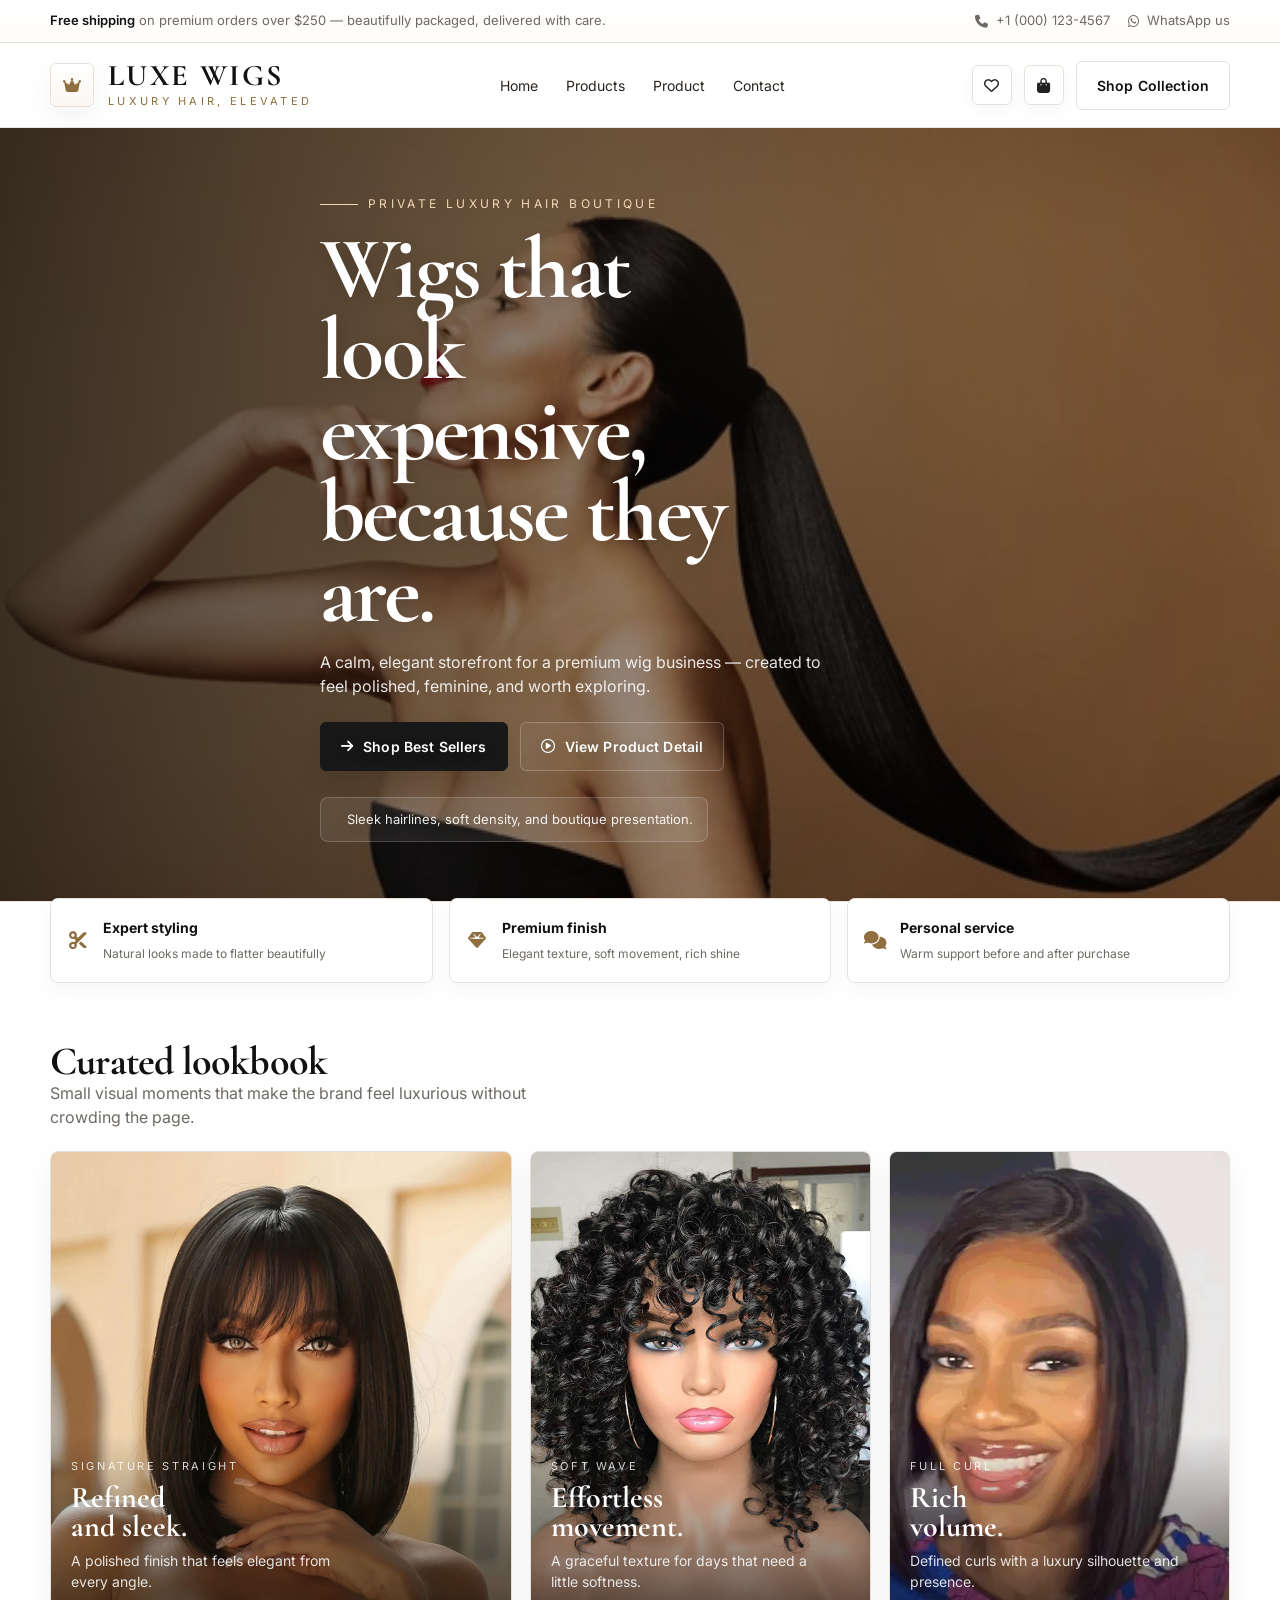
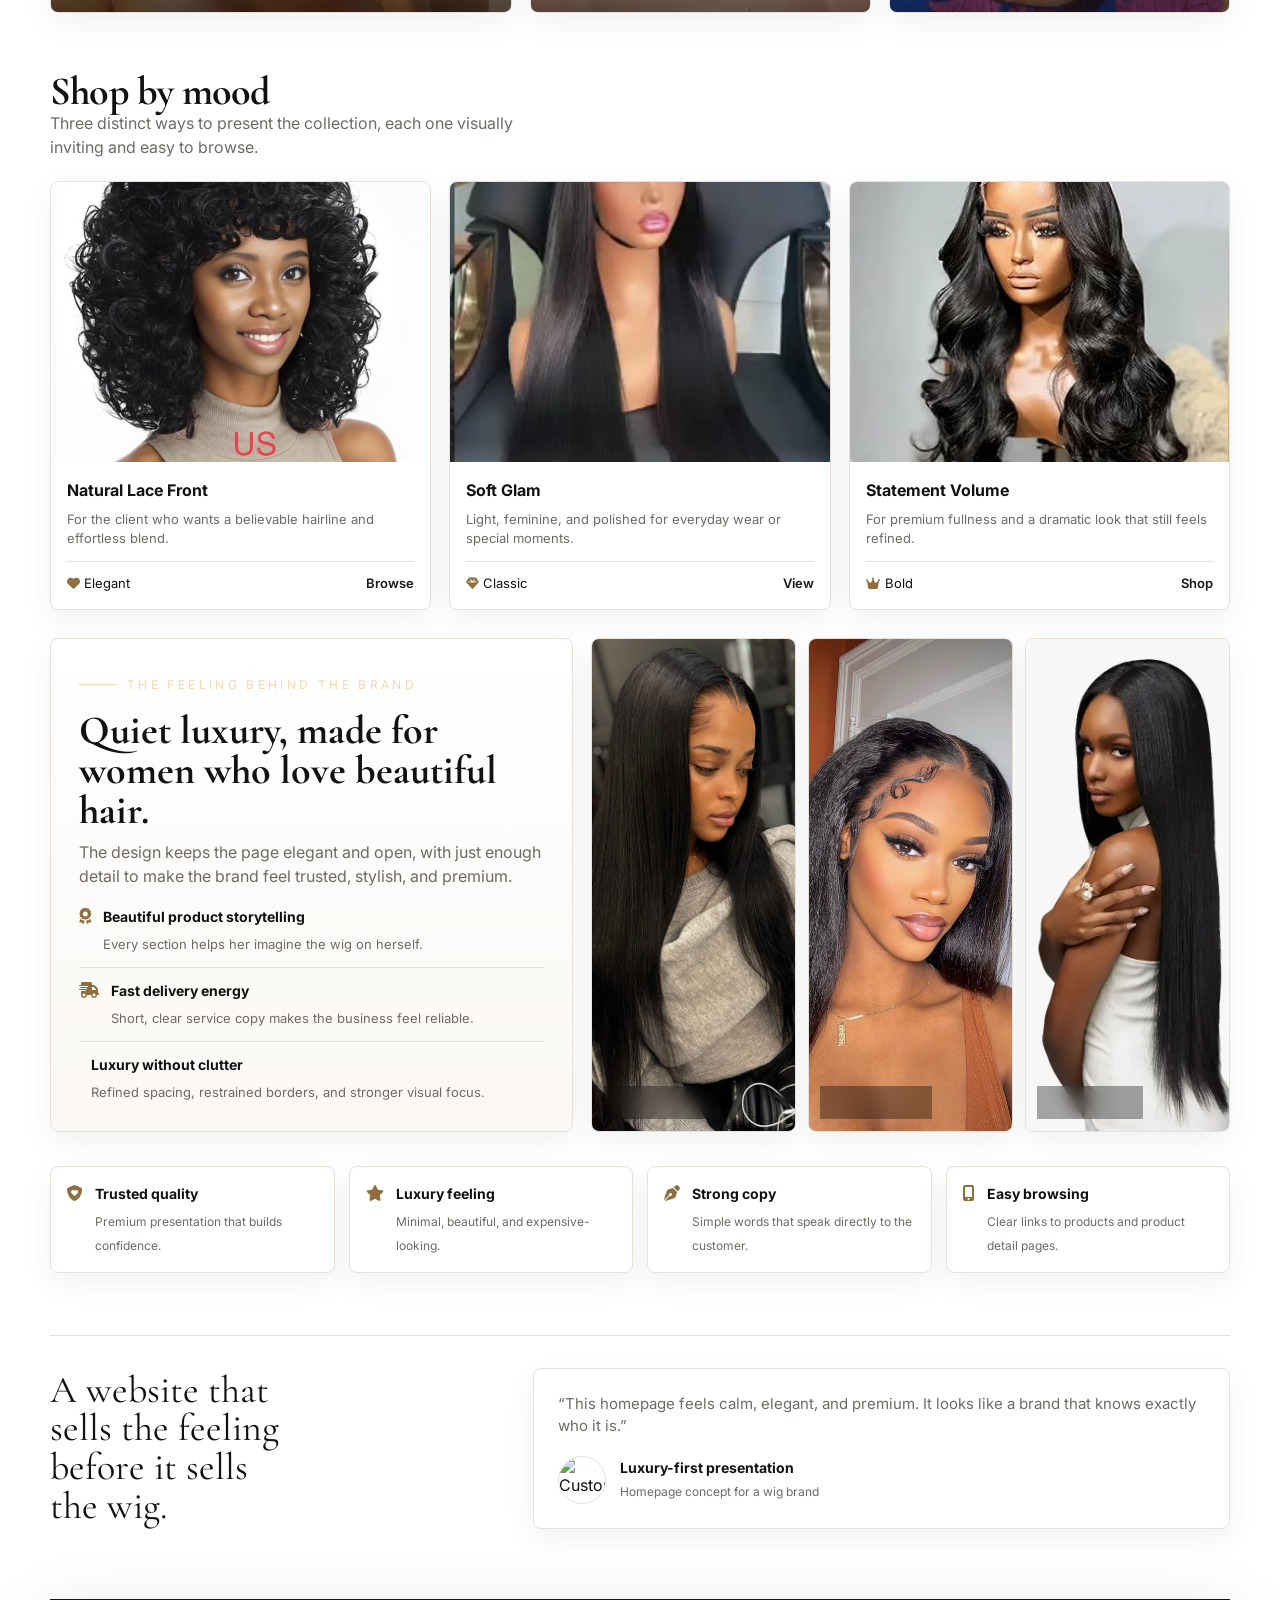
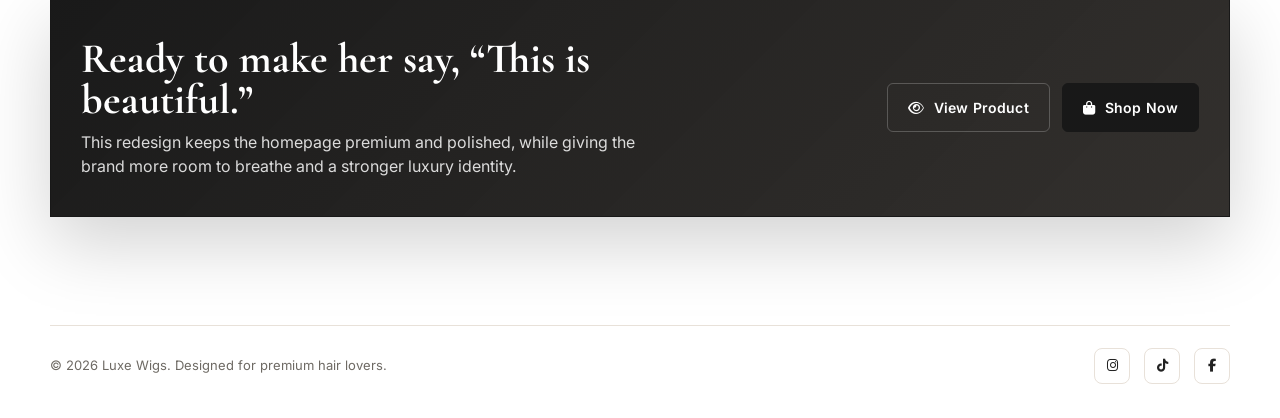
==== commit 4c2a1846: "Update index.html" ====
--- a/index.html
+++ b/index.html
@@ -7,14 +7,14 @@
   <link rel="preconnect" href="https://fonts.googleapis.com">
   <link rel="preconnect" href="https://fonts.gstatic.com" crossorigin>
   <link href="https://fonts.googleapis.com/css2?family=Inter:wght@400;500;600;700;800&family=Cormorant+Garamond:wght@500;600;700&display=swap" rel="stylesheet">
-  <link rel="stylesheet" href="https://cdnjs.cloudflare.com/ajax/libs/font-awesome/6.5.0/css/all.min.css" integrity="sha512-AvS5K5c5Q3zYH1b0Z0Q4x5w8a0R7tK3K8W2Zc4T0h5VfG5Xw2f7xVwQ0X4o2nQX1m4j8r8g0l0Qn2xO6iY0Y2g==" crossorigin="anonymous" referrerpolicy="no-referrer" />
+  <link rel="stylesheet" href="https://cdnjs.cloudflare.com/ajax/libs/font-awesome/6.5.0/css/all.min.css" crossorigin="anonymous" referrerpolicy="no-referrer" />
   <style>
     :root {
       --bg: #ffffff;
-      --ink: #121212;
-      --muted: #66625d;
-      --soft: #f6f3ef;
-      --line: #e7e1da;
+      --ink: #111111;
+      --muted: #6e6a64;
+      --soft: #f7f4ef;
+      --line: #e8e1d9;
       --gold: #b08d57;
       --gold-deep: #8f6f40;
       --shadow: 0 18px 50px rgba(16, 16, 16, 0.08);
@@ -29,13 +29,25 @@
     a { color: inherit; text-decoration: none; }
     img { display: block; width: 100%; }
 
+    @keyframes fadeUp {
+      from { opacity: 0; transform: translateY(16px); }
+      to { opacity: 1; transform: translateY(0); }
+    }
+    @keyframes softFloat {
+      0%, 100% { transform: translateY(0); }
+      50% { transform: translateY(-6px); }
+    }
+    @keyframes slowZoom {
+      from { transform: scale(1.02); }
+      to { transform: scale(1.08); }
+    }
+
     .container { width: min(1180px, calc(100% - 48px)); margin: 0 auto; }
 
     .topbar {
       border-bottom: 1px solid var(--line);
       font-size: 13px;
       color: var(--muted);
-      letter-spacing: 0.02em;
       background: linear-gradient(180deg, #fff, #fffdfb);
     }
     .topbar .container {
@@ -44,6 +56,7 @@
       align-items: center;
       justify-content: space-between;
       gap: 16px;
+      flex-wrap: wrap;
     }
     .topbar strong { color: var(--ink); font-weight: 600; }
     .topbar .mini-links { display: flex; gap: 18px; flex-wrap: wrap; }
@@ -55,9 +68,8 @@
       z-index: 30;
       backdrop-filter: blur(14px);
       background: rgba(255,255,255,0.9);
-      border-bottom: 1px solid rgba(231,225,218,0.8);
-    }
-
+      border-bottom: 1px solid rgba(232,225,217,0.8);
+    }
     .nav {
       min-height: 84px;
       display: flex;
@@ -65,7 +77,6 @@
       justify-content: space-between;
       gap: 20px;
     }
-
     .brand {
       display: flex;
       align-items: center;
@@ -82,6 +93,7 @@
       box-shadow: var(--shadow-soft);
       background: linear-gradient(180deg, #fff, #faf7f2);
     }
+    .mark i { color: var(--gold-deep); font-size: 16px; }
     .brand h1 {
       margin: 0;
       font-family: "Cormorant Garamond", serif;
@@ -97,8 +109,7 @@
       text-transform: uppercase;
       color: var(--gold-deep);
     }
-
-    .menu { display: flex; align-items: center; gap: 28px; color: #27211c; font-size: 14px; }
+    .menu { display: flex; align-items: center; gap: 28px; color: #29231e; font-size: 14px; flex-wrap: wrap; }
     .menu a { position: relative; padding: 6px 0; }
     .menu a::after {
       content: "";
@@ -125,24 +136,31 @@
       display: inline-grid;
       place-items: center;
       box-shadow: 0 6px 18px rgba(0,0,0,0.04);
+      transition: transform 0.2s ease, box-shadow 0.2s ease, border-color 0.2s ease;
+    }
+    .icon-btn i { color: #222; font-size: 15px; }
+    .icon-btn:hover {
+      transform: translateY(-1px);
+      box-shadow: 0 10px 24px rgba(0,0,0,0.08);
+      border-color: #ccb79a;
     }
     .btn {
       display: inline-flex;
       align-items: center;
       justify-content: center;
       gap: 10px;
-      border: 1px solid #1b1b1b;
-      background: #1b1b1b;
+      border: 1px solid #181818;
+      background: #181818;
       color: #fff;
       padding: 13px 20px;
       border-radius: var(--radius-sm);
       font-size: 14px;
       font-weight: 600;
       letter-spacing: 0.01em;
+      box-shadow: 0 10px 24px rgba(24,24,24,0.14);
       transition: transform 0.2s ease, box-shadow 0.2s ease, background 0.2s ease;
-      box-shadow: 0 10px 24px rgba(27,27,27,0.14);
-    }
-    .btn:hover { transform: translateY(-1px); box-shadow: 0 14px 30px rgba(27,27,27,0.18); }
+    }
+    .btn:hover { transform: translateY(-1px); box-shadow: 0 14px 30px rgba(24,24,24,0.18); }
     .btn-outline {
       background: transparent;
       color: var(--ink);
@@ -151,21 +169,30 @@
     }
 
     .hero {
-      padding: 42px 0 26px;
+      position: relative;
+      min-height: 86vh;
+      display: flex;
+      align-items: center;
+      overflow: hidden;
+      border-bottom: 1px solid var(--line);
       background:
-        radial-gradient(1000px 500px at 80% 10%, rgba(176,141,87,0.08), transparent 58%),
-        linear-gradient(180deg, #fff, #fffdfa 85%, #ffffff);
-    }
-
-    .hero-grid {
-      display: grid;
-      grid-template-columns: 1.1fr 0.9fr;
-      gap: 28px;
-      align-items: stretch;
-    }
-
-    .hero-copy {
-      padding: 42px 0 18px;
+        linear-gradient(90deg, rgba(9,9,9,0.72) 0%, rgba(9,9,9,0.45) 46%, rgba(9,9,9,0.18) 100%),
+        url('hero.webp') center center / cover no-repeat;
+    }
+    .hero::after {
+      content: "";
+      position: absolute;
+      inset: 0;
+      background: radial-gradient(800px 500px at 80% 12%, rgba(176,141,87,0.12), transparent 60%);
+      pointer-events: none;
+    }
+    .hero .container { position: relative; z-index: 1; }
+    .hero-content {
+      max-width: 640px;
+      color: #fff;
+      padding: 54px 0;
+      animation: fadeUp 0.8s ease both;
+      text-shadow: 0 4px 18px rgba(0,0,0,0.18);
     }
     .eyebrow {
       display: inline-flex;
@@ -174,103 +201,63 @@
       font-size: 12px;
       text-transform: uppercase;
       letter-spacing: 0.28em;
-      color: var(--gold-deep);
-      margin-bottom: 18px;
+      color: #f2d7b5;
+      margin-bottom: 16px;
     }
     .eyebrow::before {
       content: "";
       width: 38px;
       height: 1px;
-      background: var(--gold);
-    }
-
+      background: #f2d7b5;
+    }
     .hero h2 {
+      margin: 0 0 16px;
       font-family: "Cormorant Garamond", serif;
-      font-size: clamp(50px, 7vw, 86px);
+      font-size: clamp(52px, 7vw, 88px);
       line-height: 0.92;
       letter-spacing: -0.03em;
-      margin: 0 0 18px;
       max-width: 10ch;
     }
     .hero p {
-      max-width: 58ch;
+      margin: 0 0 24px;
+      max-width: 52ch;
       font-size: 16px;
-      color: var(--muted);
-      margin: 0 0 28px;
-    }
-
-    .hero-actions { display: flex; gap: 12px; flex-wrap: wrap; margin-bottom: 30px; }
-    .hero-stats {
-      display: grid;
-      grid-template-columns: repeat(3, minmax(0, 1fr));
-      gap: 14px;
-      max-width: 620px;
-    }
-    .stat {
-      padding: 18px 16px;
-      border: 1px solid var(--line);
-      background: linear-gradient(180deg, #fff, #faf8f5);
+      color: rgba(255,255,255,0.88);
+    }
+    .hero-actions { display: flex; flex-wrap: wrap; gap: 12px; }
+    .hero-actions .btn-outline {
+      color: #fff;
+      border-color: rgba(255,255,255,0.22);
+      background: rgba(255,255,255,0.04);
+    }
+
+    .hero-note {
+      margin-top: 26px;
+      display: inline-flex;
+      align-items: center;
+      gap: 12px;
+      padding: 12px 14px;
+      border: 1px solid rgba(255,255,255,0.18);
+      background: rgba(255,255,255,0.08);
+      backdrop-filter: blur(10px);
       border-radius: var(--radius);
-    }
-    .stat strong {
-      display: block;
-      font-family: "Cormorant Garamond", serif;
-      font-size: 30px;
-      line-height: 1;
-      margin-bottom: 4px;
-    }
-    .stat span { color: var(--muted); font-size: 13px; }
-
-    .hero-visual {
-      position: relative;
-      min-height: 640px;
-      border: 1px solid var(--line);
-      border-radius: var(--radius);
-      overflow: hidden;
-      box-shadow: var(--shadow);
-      background: #efe9e3;
-    }
-    .hero-visual img {
-      position: absolute;
-      inset: 0;
-      width: 100%;
-      height: 100%;
-      object-fit: cover;
-      filter: saturate(0.94) contrast(1.03);
-    }
-    .hero-card {
-      position: absolute;
-      left: 22px;
-      right: 22px;
-      bottom: 22px;
-      background: rgba(255,255,255,0.92);
-      border: 1px solid rgba(231,225,218,0.92);
-      border-radius: var(--radius);
-      padding: 18px 18px 16px;
-      display: grid;
-      gap: 8px;
-      box-shadow: 0 18px 40px rgba(0,0,0,0.10);
-    }
-    .hero-card strong {
-      font-family: "Cormorant Garamond", serif;
-      font-size: 28px;
-      line-height: 1;
-    }
-    .hero-card p { margin: 0; font-size: 14px; color: var(--muted); max-width: 44ch; }
-
-    .section {
-      padding: 24px 0 84px;
-    }
-
-    .strip {
-      display: grid;
-      grid-template-columns: repeat(4, 1fr);
-      gap: 14px;
+      color: rgba(255,255,255,0.92);
+      font-size: 13px;
+      animation: softFloat 6s ease-in-out infinite;
+    }
+    .hero-note i { color: #f2d7b5; }
+
+    .section { padding: 30px 0 84px; }
+
+    .feature-row {
+      display: grid;
+      grid-template-columns: repeat(3, 1fr);
+      gap: 16px;
       margin-top: -34px;
       position: relative;
       z-index: 2;
     }
-    .chip-card {
+    .feature-card {
       border: 1px solid var(--line);
       background: #fff;
       border-radius: var(--radius);
@@ -279,10 +266,13 @@
       align-items: center;
       gap: 14px;
       box-shadow: 0 8px 22px rgba(0,0,0,0.04);
-    }
-    .chip-card i { color: var(--gold-deep); font-size: 18px; width: 22px; text-align: center; }
-    .chip-card strong { display: block; font-size: 14px; margin-bottom: 2px; }
-    .chip-card span { color: var(--muted); font-size: 12px; }
+      animation: fadeUp 0.7s ease both;
+    }
+    .feature-card:nth-child(2) { animation-delay: 0.08s; }
+    .feature-card:nth-child(3) { animation-delay: 0.16s; }
+    .feature-card i { color: var(--gold-deep); font-size: 18px; width: 22px; text-align: center; }
+    .feature-card strong { display: block; font-size: 14px; margin-bottom: 2px; }
+    .feature-card span { color: var(--muted); font-size: 12px; }
 
     .section-head {
       display: flex;
@@ -300,32 +290,32 @@
     }
     .section-head p { margin: 0; color: var(--muted); max-width: 52ch; }
 
-    .collections {
-      display: grid;
-      grid-template-columns: 1.2fr 0.8fr 0.8fr;
+    .lookbook {
+      display: grid;
+      grid-template-columns: 1.15fr 0.85fr 0.85fr;
       gap: 18px;
     }
-    .collection {
+    .look-card {
       position: relative;
-      min-height: 390px;
+      min-height: 380px;
       border: 1px solid var(--line);
       border-radius: var(--radius);
       overflow: hidden;
       box-shadow: var(--shadow-soft);
-      background: #f5f2ee;
-    }
-    .collection img {
+      background: #f6f1eb;
+    }
+    .look-card img {
       width: 100%; height: 100%; object-fit: cover;
-      transform: scale(1.01);
-    }
-    .collection .overlay {
+      animation: slowZoom 18s ease-in-out infinite alternate;
+    }
+    .look-card .overlay {
       position: absolute;
       inset: auto 0 0 0;
-      padding: 22px;
-      background: linear-gradient(180deg, transparent, rgba(0,0,0,0.58) 70%);
+      padding: 20px;
+      background: linear-gradient(180deg, transparent, rgba(0,0,0,0.62));
       color: #fff;
     }
-    .collection .overlay small {
+    .look-card .overlay small {
       display: inline-block;
       font-size: 11px;
       text-transform: uppercase;
@@ -333,34 +323,26 @@
       color: rgba(255,255,255,0.82);
       margin-bottom: 8px;
     }
-    .collection .overlay h4 {
+    .look-card .overlay h4 {
       margin: 0 0 8px;
       font-family: "Cormorant Garamond", serif;
-      font-size: 32px;
+      font-size: 30px;
       line-height: 0.98;
       max-width: 10ch;
     }
-    .collection .overlay p {
-      margin: 0 0 16px;
+    .look-card .overlay p {
+      margin: 0;
       color: rgba(255,255,255,0.86);
       font-size: 14px;
       max-width: 30ch;
     }
-    .collection .overlay a {
-      display: inline-flex;
-      align-items: center;
-      gap: 8px;
-      font-size: 14px;
-      font-weight: 600;
-      color: #fff;
-    }
-
-    .products {
-      display: grid;
-      grid-template-columns: repeat(4, 1fr);
+
+    .collection-grid {
+      display: grid;
+      grid-template-columns: repeat(3, 1fr);
       gap: 18px;
     }
-    .product-card {
+    .collection-card {
       border: 1px solid var(--line);
       background: #fff;
       border-radius: var(--radius);
@@ -368,88 +350,110 @@
       box-shadow: var(--shadow-soft);
       transition: transform 0.2s ease, box-shadow 0.2s ease;
     }
-    .product-card:hover { transform: translateY(-3px); box-shadow: var(--shadow); }
-    .product-card .thumb {
-      height: 300px;
-      background: #f2eee9;
-      overflow: hidden;
-    }
-    .product-card .thumb img { width: 100%; height: 100%; object-fit: cover; }
-    .product-card .body { padding: 16px 16px 18px; }
-    .product-card .meta {
-      display: flex;
+    .collection-card:hover { transform: translateY(-3px); box-shadow: var(--shadow); }
+    .collection-card .img { height: 280px; }
+    .collection-card .img img { width: 100%; height: 100%; object-fit: cover; }
+    .collection-card .body { padding: 16px; }
+    .collection-card h4 { margin: 0 0 8px; font-size: 16px; }
+    .collection-card p { margin: 0; color: var(--muted); font-size: 13px; }
+    .collection-card .linkline {
+      margin-top: 12px;
+      padding-top: 12px;
+      border-top: 1px solid var(--line);
+      display: flex;
+      align-items: center;
       justify-content: space-between;
-      align-items: start;
-      gap: 12px;
-      margin-bottom: 10px;
-    }
-    .product-card h5 {
-      margin: 0;
-      font-size: 16px;
-      line-height: 1.2;
-      max-width: 16ch;
-    }
-    .price { font-weight: 700; color: var(--gold-deep); white-space: nowrap; }
-    .product-card p { margin: 0; color: var(--muted); font-size: 13px; }
-    .product-card .bottom {
-      display: flex;
-      justify-content: space-between;
-      align-items: center;
-      margin-top: 14px;
-      padding-top: 14px;
-      border-top: 1px solid var(--line);
-      color: #332d27;
       font-size: 13px;
     }
-    .stars { color: #b58a3d; letter-spacing: 1px; font-size: 12px; }
-
-    .about-banner {
-      margin-top: 70px;
-      display: grid;
-      grid-template-columns: 0.95fr 1.05fr;
+    .collection-card .linkline a { color: #181818; font-weight: 600; }
+    .collection-card .linkline i { color: var(--gold-deep); }
+
+    .mini-strip {
+      margin-top: 28px;
+      display: grid;
+      grid-template-columns: 0.9fr 1.1fr;
       gap: 18px;
       align-items: stretch;
     }
-    .about-copy {
-      border: 1px solid var(--line);
+    .mini-strip .story {
+      border: 1px solid var(--line);
+      border-radius: var(--radius);
       background: linear-gradient(180deg, #fff, #fbf8f4);
-      border-radius: var(--radius);
-      padding: 30px;
+      padding: 28px;
       box-shadow: var(--shadow-soft);
     }
-    .about-copy h4 {
+    .story h3 {
+      margin: 0 0 10px;
       font-family: "Cormorant Garamond", serif;
-      font-size: 42px;
+      font-size: 40px;
       line-height: 1;
-      margin: 0 0 14px;
-    }
-    .about-copy p { color: var(--muted); margin: 0 0 16px; }
-    .benefits {
+    }
+    .story p { margin: 0 0 18px; color: var(--muted); }
+    .story-list {
       display: grid;
       gap: 12px;
-      margin-top: 20px;
-    }
-    .benefit {
-      display: flex;
+      margin-top: 14px;
+    }
+    .story-item {
+      display: flex;
+      gap: 12px;
       align-items: start;
+      padding-top: 12px;
+      border-top: 1px solid var(--line);
+    }
+    .story-item:first-child { border-top: 0; padding-top: 0; }
+    .story-item i { color: var(--gold-deep); margin-top: 2px; }
+    .story-item strong { display: block; font-size: 14px; margin-bottom: 4px; }
+    .story-item span { color: var(--muted); font-size: 13px; }
+
+    .small-gallery {
+      display: grid;
+      grid-template-columns: repeat(3, 1fr);
       gap: 12px;
-      padding: 14px 0;
-      border-top: 1px solid var(--line);
-    }
-    .benefit:first-child { border-top: 0; padding-top: 0; }
-    .benefit i { color: var(--gold-deep); margin-top: 2px; }
-    .benefit strong { display: block; margin-bottom: 4px; font-size: 14px; }
-    .benefit span { color: var(--muted); font-size: 13px; }
-
-    .about-visual {
+    }
+    .small-gallery .tile {
       position: relative;
-      min-height: 520px;
+      min-height: 260px;
       border: 1px solid var(--line);
       border-radius: var(--radius);
       overflow: hidden;
-      box-shadow: var(--shadow);
-    }
-    .about-visual img { width: 100%; height: 100%; object-fit: cover; }
+      box-shadow: var(--shadow-soft);
+    }
+    .small-gallery .tile img { width: 100%; height: 100%; object-fit: cover; }
+    .small-gallery .tile::after {
+      content: attr(data-label);
+      position: absolute;
+      left: 12px;
+      bottom: 12px;
+      padding: 7px 10px;
+      border: 1px solid rgba(255,255,255,0.20);
+      background: rgba(0,0,0,0.34);
+      color: #fff;
+      font-size: 11px;
+      letter-spacing: 0.16em;
+      text-transform: uppercase;
+      backdrop-filter: blur(8px);
+    }
+
+    .highlights {
+      margin-top: 34px;
+      display: grid;
+      grid-template-columns: repeat(4, 1fr);
+      gap: 14px;
+    }
+    .highlight {
+      border: 1px solid var(--line);
+      background: #fff;
+      border-radius: var(--radius);
+      padding: 16px;
+      display: flex;
+      gap: 12px;
+      align-items: start;
+      box-shadow: var(--shadow-soft);
+    }
+    .highlight i { color: var(--gold-deep); margin-top: 2px; }
+    .highlight strong { display: block; margin-bottom: 4px; font-size: 14px; }
+    .highlight span { color: var(--muted); font-size: 12px; }
 
     .testimonial {
       margin-top: 62px;
@@ -474,17 +478,8 @@
       padding: 24px;
       box-shadow: var(--shadow-soft);
     }
-    .quote-panel p {
-      margin: 0 0 14px;
-      color: var(--muted);
-      font-size: 15px;
-    }
-    .quote-panel .person {
-      display: flex;
-      align-items: center;
-      gap: 14px;
-      margin-top: 18px;
-    }
+    .quote-panel p { margin: 0 0 14px; color: var(--muted); font-size: 15px; }
+    .quote-panel .person { display: flex; align-items: center; gap: 14px; margin-top: 18px; }
     .avatar {
       width: 48px;
       height: 48px;
@@ -499,9 +494,9 @@
 
     .cta {
       margin-top: 70px;
-      border: 1px solid #1b1b1b;
+      border: 1px solid #181818;
       background:
-        linear-gradient(135deg, rgba(17,17,17,0.96), rgba(35,32,28,0.92)),
+        linear-gradient(135deg, rgba(16,16,16,0.96), rgba(34,31,28,0.92)),
         url('https://images.unsplash.com/photo-1522338242992-e1a54906a8da?auto=format&fit=crop&w=1600&q=80') center/cover;
       color: #fff;
       border-radius: 0;
@@ -509,16 +504,16 @@
       box-shadow: 0 26px 70px rgba(0,0,0,0.18);
     }
     .cta-inner {
-      padding: 40px 32px;
+      padding: 38px 30px;
       display: grid;
       grid-template-columns: 1.2fr 0.8fr;
-      gap: 24px;
+      gap: 18px;
       align-items: center;
     }
     .cta h3 {
       margin: 0 0 10px;
       font-family: "Cormorant Garamond", serif;
-      font-size: 46px;
+      font-size: 42px;
       line-height: 0.98;
     }
     .cta p { margin: 0; color: rgba(255,255,255,0.84); max-width: 56ch; }
@@ -542,29 +537,34 @@
     }
     .social { display: flex; gap: 14px; }
     .social a {
-      width: 36px; height: 36px; border: 1px solid var(--line);
-      border-radius: 8px; display: grid; place-items: center; background: #fff;
-    }
+      width: 36px;
+      height: 36px;
+      border: 1px solid var(--line);
+      border-radius: 8px;
+      display: grid;
+      place-items: center;
+      background: #fff;
+    }
+    .social a i { color: #222; }
 
     @media (max-width: 1100px) {
-      .hero-grid, .about-banner, .testimonial, .cta-inner { grid-template-columns: 1fr; }
-      .hero-visual { min-height: 540px; }
-      .strip, .products, .collections { grid-template-columns: repeat(2, minmax(0, 1fr)); }
+      .feature-row, .lookbook, .collection-grid, .highlights, .hero-stats, .mini-strip, .testimonial, .cta-inner { grid-template-columns: 1fr; }
+      .hero { min-height: 80vh; }
     }
 
     @media (max-width: 760px) {
       .container { width: min(1180px, calc(100% - 28px)); }
       .topbar .container, .nav { flex-direction: column; align-items: start; padding: 12px 0; }
-      .menu { gap: 18px; flex-wrap: wrap; }
+      .menu { gap: 18px; }
       .nav-actions { width: 100%; justify-content: space-between; }
-      .hero { padding-top: 24px; }
-      .hero-copy { padding-top: 14px; }
-      .hero-stats, .strip, .products, .collections { grid-template-columns: 1fr; }
+      .hero { min-height: 84vh; }
+      .hero-content { padding: 32px 0; }
+      .hero h2 { max-width: 12ch; }
+      .feature-row, .lookbook, .collection-grid, .highlights, .small-gallery, .hero-stats { grid-template-columns: 1fr; }
       .section-head { flex-direction: column; align-items: start; }
       .cta .actions { justify-content: start; }
-      .cta-inner { padding: 28px 22px; }
       .about-copy, .quote-panel { padding: 22px; }
-      .hero h2 { max-width: 12ch; }
+      .testimonial { grid-template-columns: 1fr; }
     }
   </style>
 </head>
@@ -581,7 +581,7 @@
 
   <header>
     <div class="container nav">
-      <a href="#" class="brand">
+      <a href="index.html" class="brand" aria-label="Luxe Wigs Home">
         <div class="mark"><i class="fa-solid fa-crown"></i></div>
         <div>
           <h1>LUXE WIGS</h1>
@@ -590,230 +590,170 @@
       </a>
 
       <nav class="menu" aria-label="Primary">
-        <a href="#collections">Collections</a>
-        <a href="#products">Best Sellers</a>
-        <a href="#story">Our Story</a>
+        <a href="index.html">Home</a>
+        <a href="products.html">Products</a>
+        <a href="product.html">Product</a>
         <a href="#contact">Contact</a>
       </nav>
 
       <div class="nav-actions">
         <a class="icon-btn" href="#"><i class="fa-regular fa-heart"></i></a>
         <a class="icon-btn" href="#"><i class="fa-solid fa-bag-shopping"></i></a>
-        <a class="btn btn-outline" href="#products">Explore Wigs</a>
+        <a class="btn btn-outline" href="products.html">Shop Collection</a>
       </div>
     </div>
   </header>
 
   <main>
     <section class="hero">
-      <div class="container hero-grid">
-        <div class="hero-copy">
-          <div class="eyebrow">Private luxury hair boutique</div>
-          <h2>Wigs that look expensive, because they are.</h2>
-          <p>
-            Discover a refined collection of premium wigs designed to give you confidence,
-            softness, and a flawless finish from every angle. From silky straight to rich curls,
-            every piece is chosen to feel effortless and look unforgettable.
-          </p>
-          <div class="hero-actions">
-            <a class="btn" href="#products"><i class="fa-solid fa-arrow-right"></i> Shop Best Sellers</a>
-            <a class="btn btn-outline" href="#story"><i class="fa-regular fa-circle-play"></i> View the Brand Story</a>
-          </div>
-
-          <div class="hero-stats">
-            <div class="stat">
-              <strong>250+</strong>
-              <span>premium units curated for modern beauty</span>
-            </div>
-            <div class="stat">
-              <strong>24h</strong>
-              <span>fast replies on WhatsApp and social media</span>
-            </div>
-            <div class="stat">
-              <strong>5★</strong>
-              <span>glowing reviews from repeat customers</span>
-            </div>
-          </div>
-        </div>
-
-        <div class="hero-visual">
-          <img src="https://images.unsplash.com/photo-1522338242992-e1a54906a8da?auto=format&fit=crop&w=1400&q=80" alt="Elegant woman with long luxury wig" />
-          <div class="hero-card">
-            <strong>New Season, New Hair</strong>
-            <p>High-shine textures, natural hairlines, and signature styles made for the woman who likes to be noticed softly.</p>
-          </div>
-        </div>
+      <div class="container hero-content">
+        <div class="eyebrow">Private luxury hair boutique</div>
+        <h2>Wigs that look expensive, because they are.</h2>
+        <p>
+          A calm, elegant storefront for a premium wig business — created to feel polished, feminine, and worth exploring.
+        </p>
+        <div class="hero-actions">
+          <a class="btn" href="products.html"><i class="fa-solid fa-arrow-right"></i> Shop Best Sellers</a>
+          <a class="btn btn-outline" href="product.html"><i class="fa-regular fa-circle-play"></i> View Product Detail</a>
+        </div>
+        <div class="hero-note"><i class="fa-solid fa-sparkles"></i> Sleek hairlines, soft density, and boutique presentation.</div>
       </div>
     </section>
 
     <section class="section">
-      <div class="container strip">
-        <div class="chip-card"><i class="fa-solid fa-scissors"></i><div><strong>Expert styling</strong><span>Designed to flatter every face shape</span></div></div>
-        <div class="chip-card"><i class="fa-solid fa-gem"></i><div><strong>Premium finish</strong><span>Soft texture, luxurious movement</span></div></div>
-        <div class="chip-card"><i class="fa-solid fa-truck-fast"></i><div><strong>Fast delivery</strong><span>Quick dispatch, elegant packaging</span></div></div>
-        <div class="chip-card"><i class="fa-solid fa-comments"></i><div><strong>Personal service</strong><span>Friendly guidance before and after purchase</span></div></div>
+      <div class="container feature-row">
+        <div class="feature-card"><i class="fa-solid fa-scissors"></i><div><strong>Expert styling</strong><span>Natural looks made to flatter beautifully</span></div></div>
+        <div class="feature-card"><i class="fa-solid fa-gem"></i><div><strong>Premium finish</strong><span>Elegant texture, soft movement, rich shine</span></div></div>
+        <div class="feature-card"><i class="fa-solid fa-comments"></i><div><strong>Personal service</strong><span>Warm support before and after purchase</span></div></div>
       </div>
 
-      <div class="container" id="collections">
+      <div class="container">
         <div class="section-head">
           <div>
-            <h3>Curated collections</h3>
-            <p>Each collection has a distinct mood — polished, feminine, and confidently premium.</p>
+            <h3>Curated lookbook</h3>
+            <p>Small visual moments that make the brand feel luxurious without crowding the page.</p>
           </div>
         </div>
 
-        <div class="collections">
-          <article class="collection">
-            <img src="https://images.unsplash.com/photo-1521572267360-ee0c2909d518?auto=format&fit=crop&w=1400&q=80" alt="Woman with straight luxury wig" />
+        <div class="lookbook">
+          <article class="look-card">
+            <img src="a1.jpg" alt="Straight wig look" />
             <div class="overlay">
               <small>Signature Straight</small>
-              <h4>Sleek, silky, and timeless.</h4>
-              <p>The kind of wig that makes a simple outfit look instantly expensive.</p>
-              <a href="#products">Shop the look <i class="fa-solid fa-arrow-right"></i></a>
+              <h4>Refined and sleek.</h4>
+              <p>A polished finish that feels elegant from every angle.</p>
             </div>
           </article>
-
-          <article class="collection">
-            <img src="https://images.unsplash.com/photo-1515886657613-9f3515b0c78f?auto=format&fit=crop&w=1200&q=80" alt="Woman with curly hair look" />
+          <article class="look-card">
+            <img src="a2.jpg" alt="Wave wig look" />
             <div class="overlay">
-              <small>Soft Curls</small>
-              <h4>Volume with grace.</h4>
-              <p>Perfect for clients who love a glamorous silhouette with a natural, effortless feel.</p>
-              <a href="#products">See styles <i class="fa-solid fa-arrow-right"></i></a>
+              <small>Soft Wave</small>
+              <h4>Effortless movement.</h4>
+              <p>A graceful texture for days that need a little softness.</p>
             </div>
           </article>
-
-          <article class="collection">
-            <img src="https://images.unsplash.com/photo-1506794778202-cad84cf45f1d?auto=format&fit=crop&w=1200&q=80" alt="Luxury beauty portrait" />
+          <article class="look-card">
+            <img src="a4.webp" alt="Curly wig look" />
             <div class="overlay">
-              <small>Everyday Luxe</small>
-              <h4>Confident from morning to night.</h4>
-              <p>Polished pieces that let you move through your day looking refined and ready.</p>
-              <a href="#products">Browse all <i class="fa-solid fa-arrow-right"></i></a>
+              <small>Full Curl</small>
+              <h4>Rich volume.</h4>
+              <p>Defined curls with a luxury silhouette and presence.</p>
             </div>
           </article>
         </div>
-      </div>
-
-      <div class="container" id="products">
-        <div class="section-head">
+
+        <div class="section-head" style="margin-top:58px;">
           <div>
-            <h3>Best sellers</h3>
-            <p>Selected for their natural finish, premium density, and the kind of presence people notice immediately.</p>
+            <h3>Shop by mood</h3>
+            <p>Three distinct ways to present the collection, each one visually inviting and easy to browse.</p>
           </div>
         </div>
 
-        <div class="products">
-          <article class="product-card">
-            <div class="thumb"><img src="https://images.unsplash.com/photo-1497636320844-4e7a2e7b2a4d?auto=format&fit=crop&w=1200&q=80" alt="Long straight wig" /></div>
+        <div class="collection-grid">
+          <article class="collection-card">
+            <div class="img"><img src="a5.jpg" alt="Luxury lace wig" /></div>
             <div class="body">
-              <div class="meta">
-                <h5>Royal Sleek 30"</h5>
-                <div class="price">$320</div>
+              <h4>Natural Lace Front</h4>
+              <p>For the client who wants a believable hairline and effortless blend.</p>
+              <div class="linkline"><span><i class="fa-solid fa-heart"></i> Elegant</span><a href="products.html">Browse</a></div>
+            </div>
+          </article>
+          <article class="collection-card">
+            <div class="img"><img src="after.png" alt="Soft glam wig" /></div>
+            <div class="body">
+              <h4>Soft Glam</h4>
+              <p>Light, feminine, and polished for everyday wear or special moments.</p>
+              <div class="linkline"><span><i class="fa-solid fa-gem"></i> Classic</span><a href="product.html">View</a></div>
+            </div>
+          </article>
+          <article class="collection-card">
+            <div class="img"><img src="final.jpg" alt="Statement wig look" /></div>
+            <div class="body">
+              <h4>Statement Volume</h4>
+              <p>For premium fullness and a dramatic look that still feels refined.</p>
+              <div class="linkline"><span><i class="fa-solid fa-crown"></i> Bold</span><a href="products.html">Shop</a></div>
+            </div>
+          </article>
+        </div>
+
+        <div class="mini-strip">
+          <div class="story">
+            <div class="eyebrow">The feeling behind the brand</div>
+            <h3>Quiet luxury, made for women who love beautiful hair.</h3>
+            <p>
+              The design keeps the page elegant and open, with just enough detail to make the brand feel trusted, stylish, and premium.
+            </p>
+            <div class="story-list">
+              <div class="story-item"><i class="fa-solid fa-award"></i><div><strong>Beautiful product storytelling</strong><span>Every section helps her imagine the wig on herself.</span></div></div>
+              <div class="story-item"><i class="fa-solid fa-truck-fast"></i><div><strong>Fast delivery energy</strong><span>Short, clear service copy makes the business feel reliable.</span></div></div>
+              <div class="story-item"><i class="fa-solid fa-sparkles"></i><div><strong>Luxury without clutter</strong><span>Refined spacing, restrained borders, and stronger visual focus.</span></div></div>
+            </div>
+          </div>
+
+          <div class="small-gallery">
+            <div class="tile" data-label="lace front"><img src="w1.jpg" alt="Elegant hair closeup" /></div>
+            <div class="tile" data-label="soft waves"><img src="w2.jpg" alt="Beauty portrait" /></div>
+            <div class="tile" data-label="rich curls"><img src="w3.webp" alt="Glossy hair closeup" /></div>
+          </div>
+        </div>
+
+        <div class="highlights">
+          <div class="highlight"><i class="fa-solid fa-shield-heart"></i><div><strong>Trusted quality</strong><span>Premium presentation that builds confidence.</span></div></div>
+          <div class="highlight"><i class="fa-solid fa-star"></i><div><strong>Luxury feeling</strong><span>Minimal, beautiful, and expensive-looking.</span></div></div>
+          <div class="highlight"><i class="fa-solid fa-pen-nib"></i><div><strong>Strong copy</strong><span>Simple words that speak directly to the customer.</span></div></div>
+          <div class="highlight"><i class="fa-solid fa-mobile-screen-button"></i><div><strong>Easy browsing</strong><span>Clear links to products and product detail pages.</span></div></div>
+        </div>
+
+        <div class="testimonial">
+          <p class="quote">A website that sells the feeling before it sells the wig.</p>
+          <div class="quote-panel">
+            <p>
+              “This homepage feels calm, elegant, and premium. It looks like a brand that knows exactly who it is.”
+            </p>
+            <div class="person">
+              <div class="avatar">
+                <img src="https://images.unsplash.com/photo-1544005313-94ddf0286df2?auto=format&fit=crop&w=500&q=80" alt="Customer portrait" />
               </div>
-              <p>Ultra-smooth straight texture with a polished finish and soft movement.</p>
-              <div class="bottom"><span class="stars">★★★★★</span><span>Ready to wear</span></div>
-            </div>
-          </article>
-
-          <article class="product-card">
-            <div class="thumb"><img src="https://images.unsplash.com/photo-1524504388940-b1c1722653e1?auto=format&fit=crop&w=1200&q=80" alt="Natural wave wig" /></div>
-            <div class="body">
-              <div class="meta">
-                <h5>Velvet Wave 26"</h5>
-                <div class="price">$285</div>
+              <div>
+                <strong>Luxury-first presentation</strong>
+                <span>Homepage concept for a wig brand</span>
               </div>
-              <p>Soft body waves made for an elegant everyday look with a luxury feel.</p>
-              <div class="bottom"><span class="stars">★★★★★</span><span>Best for brunch</span></div>
-            </div>
-          </article>
-
-          <article class="product-card">
-            <div class="thumb"><img src="https://images.unsplash.com/photo-1487412720507-e7ab37603c6f?auto=format&fit=crop&w=1200&q=80" alt="Curly luxury wig" /></div>
-            <div class="body">
-              <div class="meta">
-                <h5>Opulence Curl 24"</h5>
-                <div class="price">$310</div>
-              </div>
-              <p>Defined curls with fullness, bounce, and an undeniably rich silhouette.</p>
-              <div class="bottom"><span class="stars">★★★★★</span><span>Volume queen</span></div>
-            </div>
-          </article>
-
-          <article class="product-card">
-            <div class="thumb"><img src="https://images.unsplash.com/photo-1524503033411-f0f8c33c44bb?auto=format&fit=crop&w=1200&q=80" alt="Long glossy hairstyle" /></div>
-            <div class="body">
-              <div class="meta">
-                <h5>Signature Silk 28"</h5>
-                <div class="price">$340</div>
-              </div>
-              <p>Glossy strands, refined density, and a sleek profile that feels effortless.</p>
-              <div class="bottom"><span class="stars">★★★★★</span><span>Luxury pick</span></div>
-            </div>
-          </article>
-        </div>
-      </div>
-
-      <div class="container about-banner" id="story">
-        <div class="about-copy">
-          <div class="eyebrow">Why customers fall in love</div>
-          <h4>Hair that feels personal, not mass-produced.</h4>
-          <p>
-            Your website should feel like walking into a private boutique: elegant, calm,
-            and irresistibly premium. Every detail here is designed to help customers imagine
-            themselves in the hair before they even click buy.
-          </p>
-          <div class="benefits">
-            <div class="benefit">
-              <i class="fa-solid fa-award"></i>
-              <div><strong>Beautifully selected styles</strong><span>From everyday glam to standout occasion looks.</span></div>
-            </div>
-            <div class="benefit">
-              <i class="fa-solid fa-sparkles"></i>
-              <div><strong>Luxury visual identity</strong><span>Minimal, premium, and persuasive without feeling crowded.</span></div>
-            </div>
-            <div class="benefit">
-              <i class="fa-solid fa-shield-heart"></i>
-              <div><strong>Confidence in every order</strong><span>Trust-building copy, clean layout, and a polished shopping feel.</span></div>
             </div>
           </div>
         </div>
 
-        <div class="about-visual">
-          <img src="https://images.unsplash.com/photo-1483985988355-763728e1935b?auto=format&fit=crop&w=1400&q=80" alt="Elegant woman with stylish hair" />
-        </div>
-      </div>
-
-      <div class="container testimonial">
-        <p class="quote">A website that sells the feeling before it sells the wig.</p>
-        <div class="quote-panel">
-          <p>
-            “This layout makes the brand feel expensive in the best way. It is clean,
-            feminine, and confident — exactly what a premium wig business needs to make customers excited.”
-          </p>
-          <div class="person">
-            <div class="avatar">
-              <img src="https://images.unsplash.com/photo-1544005313-94ddf0286df2?auto=format&fit=crop&w=500&q=80" alt="Customer portrait" />
-            </div>
+        <div class="cta" id="contact">
+          <div class="cta-inner">
             <div>
-              <strong>Customer-first design</strong>
-              <span>Luxury homepage concept</span>
-            </div>
-          </div>
-        </div>
-      </div>
-
-      <div class="container cta" id="contact">
-        <div class="cta-inner">
-          <div>
-            <h3>Ready to make her say, “Wow, this is beautiful.”</h3>
-            <p>
-              This homepage is built to feel premium, elegant, and memorable — the kind of site that makes a wig business look established, desirable, and worth exploring.
-            </p>
-          </div>
-          <div class="actions">
-            <a class="btn btn-outline" href="#"><i class="fa-brands fa-instagram"></i> Instagram</a>
-            <a class="btn" href="#products"><i class="fa-solid fa-bag-shopping"></i> Shop Now</a>
+              <h3>Ready to make her say, “This is beautiful.”</h3>
+              <p>
+                This redesign keeps the homepage premium and polished, while giving the brand more room to breathe and a stronger luxury identity.
+              </p>
+            </div>
+            <div class="actions">
+              <a class="btn btn-outline" href="product.html"><i class="fa-regular fa-eye"></i> View Product</a>
+              <a class="btn" href="products.html"><i class="fa-solid fa-bag-shopping"></i> Shop Now</a>
+            </div>
           </div>
         </div>
       </div>
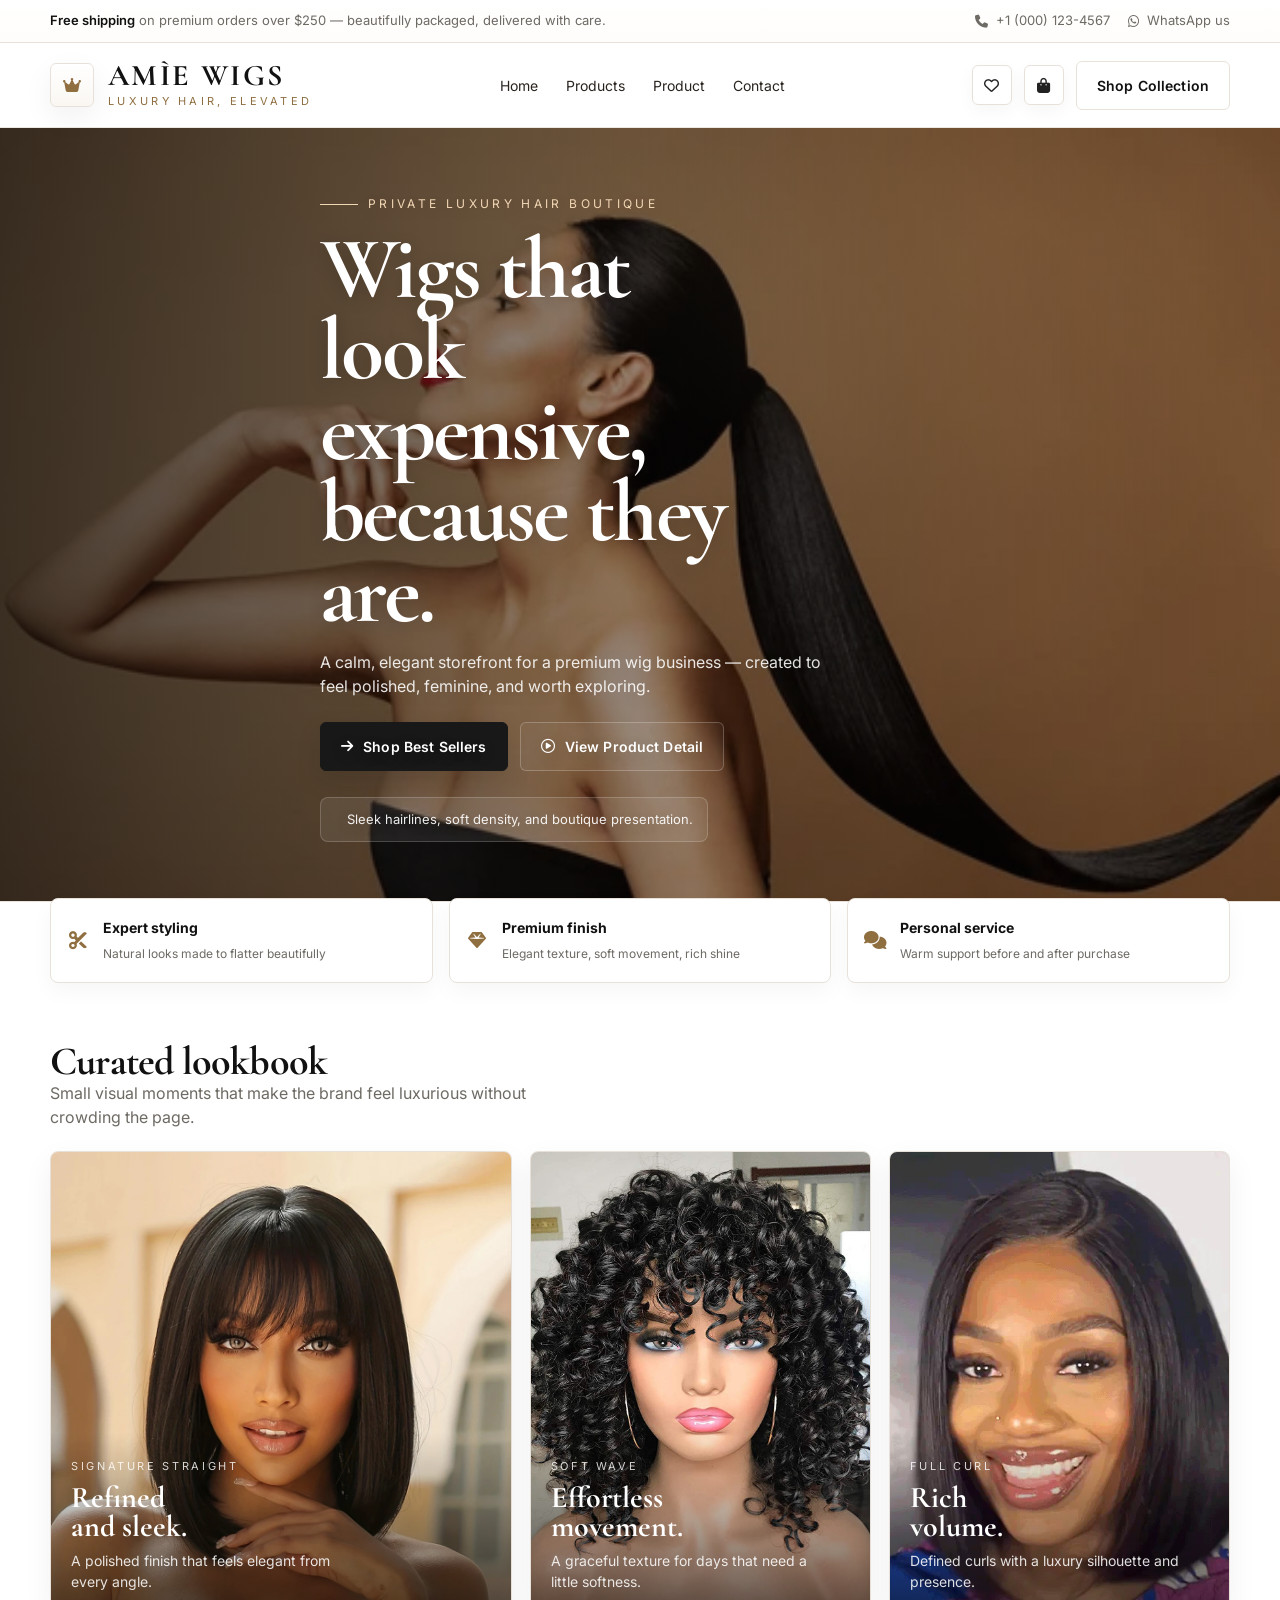
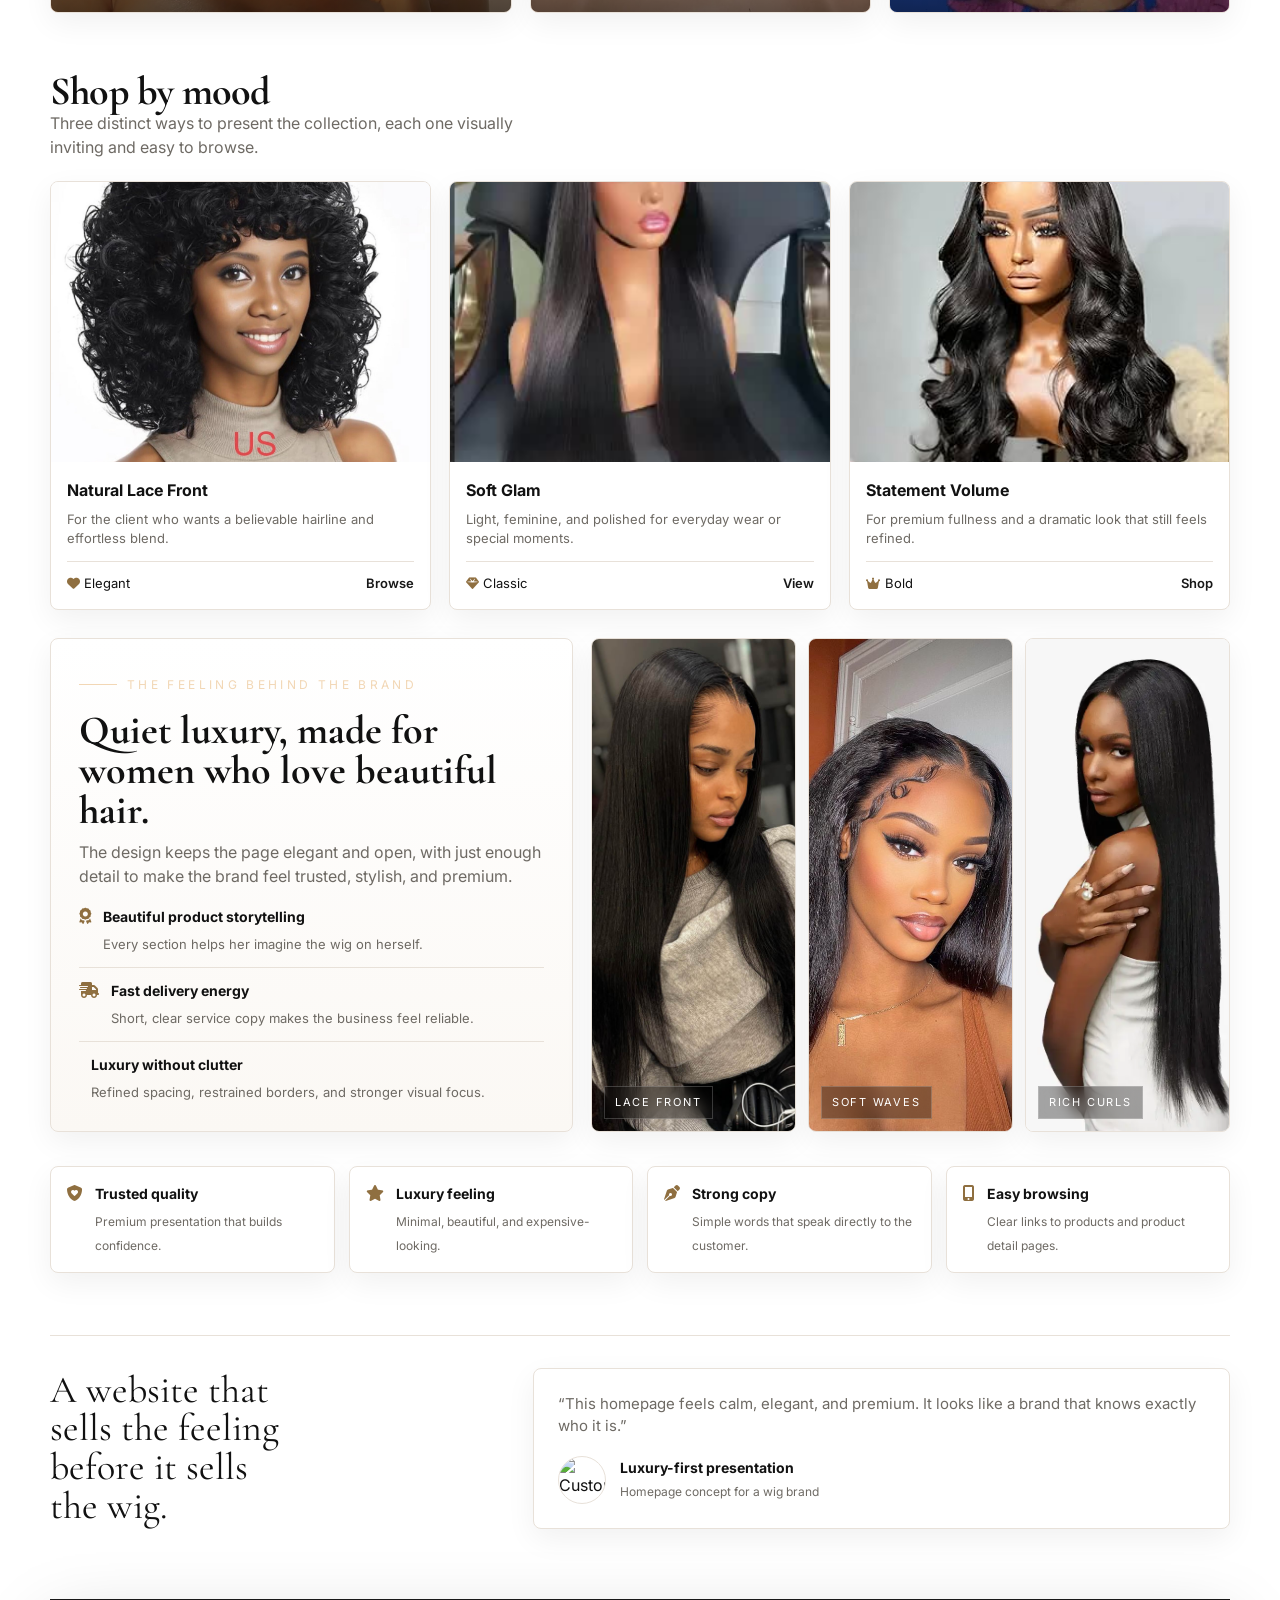
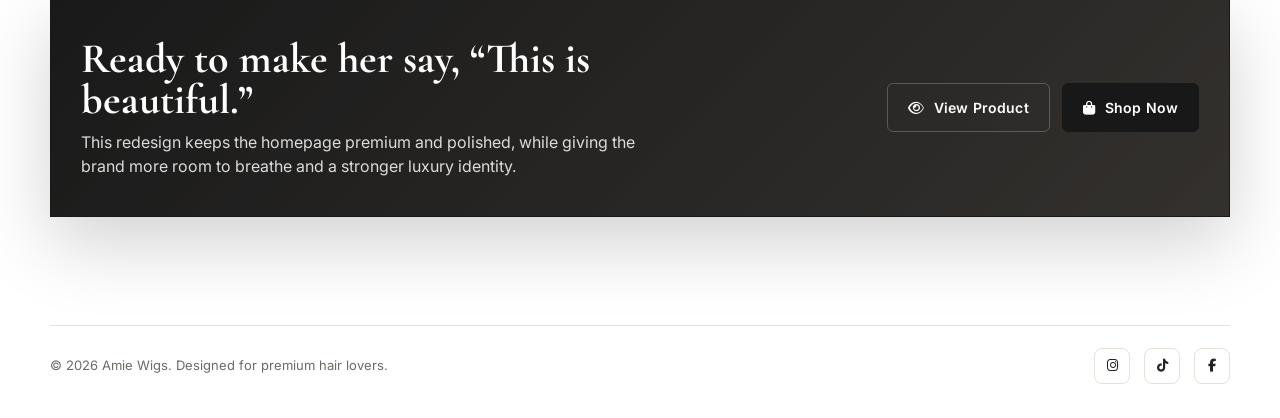
==== commit c6593b16: "Update index.html" ====
--- a/index.html
+++ b/index.html
@@ -3,7 +3,7 @@
 <head>
   <meta charset="UTF-8" />
   <meta name="viewport" content="width=device-width, initial-scale=1.0" />
-  <title>LUXE WIGS — Home</title>
+  <title>AMÌE WIGS: Home</title>
   <link rel="preconnect" href="https://fonts.googleapis.com">
   <link rel="preconnect" href="https://fonts.gstatic.com" crossorigin>
   <link href="https://fonts.googleapis.com/css2?family=Inter:wght@400;500;600;700;800&family=Cormorant+Garamond:wght@500;600;700&display=swap" rel="stylesheet">
@@ -584,7 +584,7 @@
       <a href="index.html" class="brand" aria-label="Luxe Wigs Home">
         <div class="mark"><i class="fa-solid fa-crown"></i></div>
         <div>
-          <h1>LUXE WIGS</h1>
+          <h1>AMÌE WIGS</h1>
           <small>Luxury hair, elevated</small>
         </div>
       </a>
@@ -762,7 +762,7 @@
 
   <footer>
     <div class="container footer-wrap">
-      <div>© 2026 Luxe Wigs. Designed for premium hair lovers.</div>
+      <div>© 2026 Amie Wigs. Designed for premium hair lovers.</div>
       <div class="social">
         <a href="#"><i class="fa-brands fa-instagram"></i></a>
         <a href="#"><i class="fa-brands fa-tiktok"></i></a>
